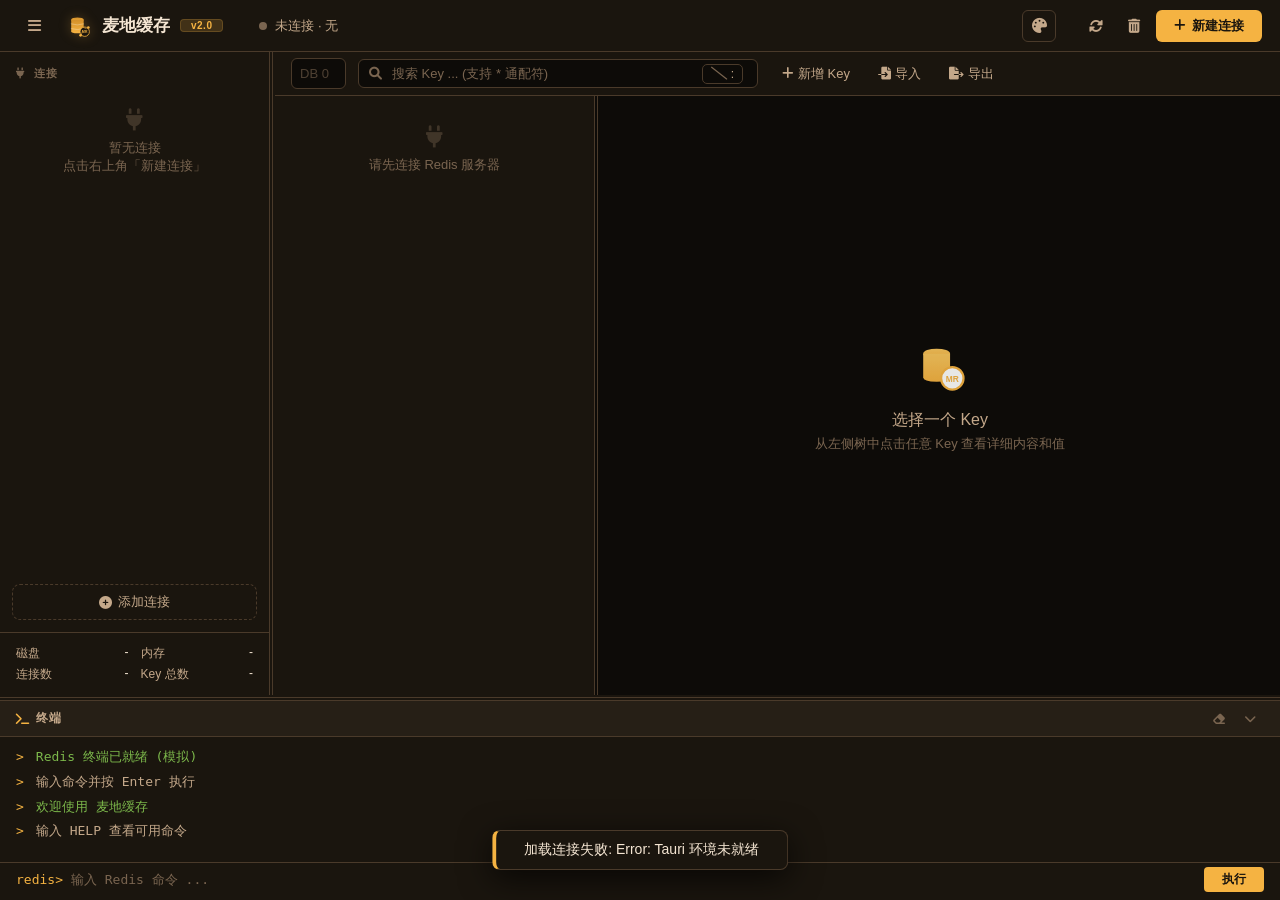
==== web/index.html @ c9cbcdde "feat: 每个模块支持拖拽" ====
<!DOCTYPE html>
<html lang="zh-CN">
<head>
    <meta charset="UTF-8" />
    <meta name="viewport" content="width=device-width, initial-scale=1.0" />
    <title>麦地缓存</title>
    <link rel="stylesheet" href="https://cdnjs.cloudflare.com/ajax/libs/font-awesome/6.0.0-beta3/css/all.min.css" />
    <style>
        /* ========== 深秋（暗色金，默认） ========== */
        :root,
        [data-theme="autumn"] {
            --bg-primary: #0d0b08;
            --bg-secondary: #1a150e;
            --bg-tertiary: #261f16;
            --bg-hover: #33291e;
            --bg-active: #403528;
            --bg-input: #0d0b08;
            --border-color: #4a3a2a;
            --text-primary: #f5e6d3;
            --text-secondary: #c4a88a;
            --text-muted: #7a6550;
            --accent: #f5b342;          /* 金黄色主色 */
            --accent-hover: #d4902a;
            --accent-dim: rgba(245, 179, 66, 0.18);
            --green: #7cb84b;
            --blue: #6a9fd8;
            --yellow: #f5b342;
            --purple: #b392d0;
            --radius: 8px;
            --shadow: 0 8px 32px rgba(0, 0, 0, 0.7);
            --font: 'Segoe UI', -apple-system, BlinkMacSystemFont, sans-serif;
            --sidebar-width: 270px;
            --tree-width: 320px;
            --terminal-height: 200px;
            --header-height: 52px;
            color-scheme: dark;
        }

        /* ========== 初秋（亮金色） ========== */
        [data-theme="golden"] {
            --bg-primary: #fdf8ee;
            --bg-secondary: #fffaf0;
            --bg-tertiary: #fdf1d7;
            --bg-hover: #f7e6c3;
            --bg-active: #f0d9a8;
            --bg-input: #fdf8ee;
            --border-color: #e5c98f;
            --text-primary: #3d2f14;
            --text-secondary: #6b5622;
            --text-muted: #a08a4e;
            --accent: #d99a1b;          /* 暖金主色 */
            --accent-hover: #b87f12;
            --accent-dim: rgba(217, 154, 27, 0.16);
            --green: #5f9e3a;
            --blue: #4c7fc0;
            --yellow: #d9a514;
            --purple: #9a6fc4;
            --radius: 8px;
            --shadow: 0 8px 32px rgba(140, 100, 30, 0.25);
            color-scheme: light;
        }

        /* ========== 春天（清新绿） ========== */
        [data-theme="spring"] {
            --bg-primary: #f2f8f1;
            --bg-secondary: #f9fcf8;
            --bg-tertiary: #e9f4e6;
            ﻿--bg-hover: #dcefd5;
            --bg-active: #cde6c4;
            --bg-input: #f9fcf8;
            --border-color: #b5d8ab;
            --text-primary: #1e3320;
            --text-secondary: #44664b;
            --text-muted: #7b9b80;
            --accent: #4caf50;          /* 春芽绿主色 */
            --accent-hover: #3d9440;
            --accent-dim: rgba(76, 175, 80, 0.15);
            --green: #4caf50;
            --blue: #66bb6a;
            --yellow: #d4a017;
            --purple: #9ccc65;
            --radius: 8px;
            --shadow: 0 8px 32px rgba(76, 130, 70, 0.18);
            color-scheme: light;
        }

        /* ========== 夏天（晴空蓝） ========== */
        [data-theme="summer"] {
            --bg-primary: #eef6fd;
            --bg-secondary: #f7fbff;
            --bg-tertiary: #e3f0fc;
            --bg-hover: #d0e6fa;
            --bg-active: #bcdbf8;
            --bg-input: #f4faff;
            --border-color: #a8cdec;
            --text-primary: #0f2b42;
            --text-secondary: #2f5f8a;
            --text-muted: #6f96b8;
            --accent: #22a6f2;          /* 夏日晴空蓝主色 */
            --accent-hover: #1687cc;
            --accent-dim: rgba(34, 166, 242, 0.15);
            --green: #2ecc9a;
            --blue: #22a6f2;
            --yellow: #ffc93c;
            --purple: #9b6cc4;
            --radius: 8px;
            --shadow: 0 8px 32px rgba(34, 110, 170, 0.16);
            color-scheme: light;
        }

        /* ========== 冬至：明亮模式 ========== */
        [data-theme="winter"] {
            --bg-primary: #f5f6fa;
            --bg-secondary: #ffffff;
            --bg-tertiary: #f0f2f8;
            --bg-hover: #e7ebf5;
            --bg-active: #dbe2f0;
            --bg-input: #ffffff;
            --border-color: #d3d9e5;
            --text-primary: #1c2333;
            --text-secondary: #455069;
            --text-muted: #8a93a6;
            --accent: #2563eb;          /* 冬日晴空蓝 */
            --accent-hover: #1d4fd8;
            --accent-dim: rgba(37, 99, 235, 0.12);
            --green: #2f9e5f;
            --blue: #3b82f6;
            --yellow: #d99a14;
            --purple: #8b5cf6;
            --radius: 8px;
            --shadow: 0 8px 32px rgba(31, 41, 72, 0.14);
            color-scheme: light;
        }

        /* ========== 全局重置 ========== */
        * {
            margin: 0;
            padding: 0;
            box-sizing: border-box;
        }
        body {
            font-family: var(--font);
            background: var(--bg-primary);
            color: var(--text-primary);
            height: 100vh;
            overflow: hidden;
            display: flex;
            justify-content: center;
            align-items: center;
        }

        .app-window {
            width: 100vw;
            height: 100vh;
            background: var(--bg-secondary);
            display: flex;
            flex-direction: column;
            overflow: hidden;
            position: relative;
        }

        /* ========== 标题栏 ========== */
        .titlebar {
            height: var(--header-height);
            min-height: var(--header-height);
            background: var(--bg-secondary);
            border-bottom: 1px solid var(--border-color);
            display: flex;
            align-items: center;
            padding: 0 18px;
            gap: 16px;
            user-select: none;
            flex-shrink: 0;
        }
        .titlebar .sidebar-toggle {
            background: transparent;
            border: none;
            color: var(--text-secondary);
            width: 32px;
            height: 32px;
            border-radius: 6px;
            cursor: pointer;
            font-size: 15px;
            display: flex;
            align-items: center;
            justify-content: center;
            transition: all 0.2s;
            flex-shrink: 0;
        }
        .titlebar .sidebar-toggle:hover {
            background: var(--bg-hover);
            color: var(--text-primary);
        }
        .titlebar .logo {
            display: flex;
            align-items: center;
            gap: 10px;
            font-weight: 600;
            font-size: 17px;
            color: var(--text-primary);
        }
        .titlebar .logo i {
            color: var(--accent);
            font-size: 22px;
            text-shadow: 0 0 8px rgba(245, 179, 66, 0.3);
        }
        .titlebar .logo .logo-mark {
            width: 26px;
            height: 26px;
            display: block;
            filter: drop-shadow(0 0 6px rgba(245, 179, 66, 0.25));
        }
        .titlebar .logo span {
            background: var(--accent-dim);
            color: var(--accent);
            font-size: 10px;
            font-weight: 700;
            padding: 0 10px;
            border-radius: 4px;
            letter-spacing: 0.5px;
            border: 1px solid rgba(245, 179, 66, 0.2);
        }
        .titlebar .connection-status {
            display: flex;
            align-items: center;
            gap: 8px;
            margin-left: 20px;
            font-size: 13px;
            color: var(--text-secondary);
        }
        .titlebar .connection-status .dot {
            width: 8px;
            height: 8px;
            border-radius: 50%;
            background: var(--green);
            display: inline-block;
            animation: pulse-dot 2s infinite;
        }
        .titlebar .connection-status .dot.disconnected {
            background: var(--text-muted);
            animation: none;
        }
        @keyframes pulse-dot {
            0%, 100% { opacity: 1; }
            50% { opacity: 0.4; }
        }
        .titlebar .spacer {
            flex: 1;
        }
        .titlebar .actions {
            display: flex;
            gap: 6px;
        }
        .titlebar .actions button {
            background: transparent;
            border: none;
            color: var(--text-secondary);
            width: 32px;
            height: 32px;
            border-radius: 6px;
            cursor: pointer;
            font-size: 14px;
            display: flex;
            align-items: center;
            justify-content: center;
            transition: all 0.2s;
        }
        .titlebar .actions button:hover {
            background: var(--bg-hover);
            color: var(--text-primary);
        }
        .titlebar .actions button.primary {
            background: var(--accent);
            color: #1a150e;
            width: auto;
            padding: 0 18px;
            gap: 6px;
            font-size: 13px;
            font-weight: 600;
            border-radius: 6px;
        }
        .titlebar .actions button.primary:hover {
            background: var(--accent-hover);
            color: #0d0b08;
        }
        .titlebar .window-controls {
            display: flex;
            gap: 4px;
            margin-left: 12px;
        }
        .titlebar .window-controls span {
            width: 14px;
            height: 14px;
            border-radius: 50%;
            display: block;
            cursor: pointer;
            transition: opacity 0.2s;
        }
        .titlebar .window-controls span:hover {
            opacity: 0.7;
        }
        .titlebar .window-controls .close { background: #ff5f57; }
        .titlebar .window-controls .min { background: #ffbd2e; }
        .titlebar .window-controls .max { background: #28c840; }

        /* ========== 主题切换下拉 ========== */
        .theme-dropdown {
            position: relative;
            margin-right: 8px;
        }
        .theme-dropdown .ghost-btn {
            background: transparent;
            border: 1px solid var(--border-color);
            color: var(--text-secondary);
            width: 34px;
            height: 32px;
            border-radius: 6px;
            cursor: pointer;
            font-size: 15px;
            display: flex;
            align-items: center;
            justify-content: center;
            transition: all 0.2s;
        }
        .theme-dropdown .ghost-btn:hover {
            background: var(--bg-hover);
            color: var(--text-primary);
            border-color: var(--accent);
        }
        .theme-dropdown .theme-menu {
            position: absolute;
            top: calc(var(--header-height) - 12px);
            right: 0;
            min-width: 150px;
            background: var(--bg-tertiary);
            border: 1px solid var(--border-color);
            border-radius: var(--radius);
            box-shadow: var(--shadow);
            padding: 6px;
            z-index: 1000;
            display: none;
            flex-direction: column;
            gap: 2px;
        }
        .theme-dropdown .theme-menu.open { display: flex; }
        .theme-dropdown .theme-menu-title {
            font-size: 11px;
            color: var(--text-muted);
            padding: 4px 8px 6px;
            text-transform: uppercase;
            letter-spacing: 0.5px;
        }
        .theme-dropdown .theme-option {
            display: flex;
            align-items: center;
            gap: 10px;
            padding: 8px 10px;
            border-radius: 6px;
            cursor: pointer;
            color: var(--text-secondary);
            font-size: 13px;
            white-space: nowrap;
            transition: background 0.15s, color 0.15s;
        }
        .theme-dropdown .theme-option:hover {
            background: var(--bg-hover);
            color: var(--text-primary);
        }
        .theme-dropdown .theme-option.active {
            background: var(--accent-dim);
            color: var(--accent);
            font-weight: 600;
        }
        .theme-dropdown .theme-swatch {
            width: 16px;
            height: 16px;
            border-radius: 50%;
            border: 2px solid rgba(255, 255, 255, 0.2);
            flex-shrink: 0;
            display: inline-block;
        }

        /* ========== 主体布局 ========== */
        .app-body {
            display: flex;
            flex: 1;
            overflow: hidden;
        }

        /* ========== 左侧边栏 ========== */
        .sidebar {
            width: var(--sidebar-width);
            min-width: 180px;
            max-width: 480px;
            background: var(--bg-secondary);
            border-right: 1px solid var(--border-color);
            display: flex;
            flex-direction: column;
            overflow: hidden;
            flex-shrink: 0;
            transition: width 0.2s ease, min-width 0.2s ease;
        }
        /* 折叠态：窄图标栏，仅保留连接图标列 */
        .sidebar.collapsed {
            width: 52px;
            min-width: 52px;
            max-width: 52px;
        }
        .sidebar.collapsed .section-title,
        .sidebar.collapsed .connection-item .info,
        .sidebar.collapsed .connection-item .badge,
        .sidebar.collapsed .connection-item .dropdown-container,
        .sidebar.collapsed .sidebar-footer {
            display: none;
        }
        .sidebar.collapsed .connection-item {
            justify-content: center;
            padding: 8px 6px;
        }
        /* 窄栏中仅保留连接图标，作为可点击的连接标识 */
        .sidebar.collapsed .connection-item .icon {
            display: flex;
        }
        .sidebar.collapsed .connection-item.active {
            border-left-width: 3px;
        }
        .sidebar.collapsed .add-connection {
            margin: 0 8px 12px;
            font-size: 0;
            gap: 0;
        }
        .sidebar.collapsed .add-connection i {
            font-size: 16px;
        }
        .sidebar .section-title {
            font-size: 11px;
            font-weight: 600;
            color: var(--text-muted);
            text-transform: uppercase;
            letter-spacing: 0.5px;
            padding: 14px 16px 8px;
        }
        .connection-list {
            flex: 1;
            overflow-y: auto;
            padding: 0 8px 8px;
        }
        .connection-list::-webkit-scrollbar {
            width: 4px;
        }
        .connection-list::-webkit-scrollbar-thumb {
            background: var(--border-color);
            border-radius: 4px;
        }
        .connection-item {
            display: flex;
            align-items: center;
            gap: 10px;
            padding: 8px 12px;
            border-radius: var(--radius);
            cursor: pointer;
            transition: all 0.15s;
            position: relative;
        }
        .connection-item:hover {
            background: var(--bg-hover);
        }
        .connection-item.active {
            background: var(--bg-active);
            border-left: 3px solid var(--accent);
        }
        /* 连接图标：仅在侧栏折叠为窄栏时显示（展开态由名称与状态徽章承担） */
        .connection-item .icon {
            display: none;
            width: 28px;
            height: 28px;
            border-radius: 6px;
            background: var(--bg-tertiary);
            align-items: center;
            justify-content: center;
            font-size: 12px;
            color: var(--accent);
            flex-shrink: 0;
        }
        .connection-item .info {
            flex: 1;
            min-width: 0;
        }
        .connection-item .info .name {
            font-size: 13px;
            font-weight: 500;
            white-space: nowrap;
            overflow: hidden;
            text-overflow: ellipsis;
        }
        .connection-item .info .host {
            font-size: 11px;
            color: var(--text-secondary);
            white-space: nowrap;
            overflow: hidden;
            text-overflow: ellipsis;
        }
        .connection-item .badge {
            font-size: 10px;
            background: var(--bg-tertiary);
            color: var(--text-secondary);
            padding: 1px 8px;
            border-radius: 10px;
            flex-shrink: 0;
        }
        .connection-item .badge.online {
            background: rgba(124, 184, 75, 0.2);
            color: var(--green);
        }
        .connection-item .actions {
            display: flex;
            align-items: center;
            gap: 2px;
        }
        .connection-item .dropdown-container .actions {
            opacity: 0;
            transition: opacity 0.2s;
        }
        .connection-item:hover .dropdown-container .actions {
            opacity: 1;
        }
        .connection-item .icon-btn {
            background: transparent;
            border: none;
            color: var(--text-secondary);
            cursor: pointer;
            font-size: 12px;
            width: 24px;
            height: 24px;
            border-radius: 4px;
            display: flex;
            align-items: center;
            justify-content: center;
            padding: 0;
            flex-shrink: 0;
        }
        .connection-item .icon-btn:hover {
            background: var(--bg-hover);
            color: var(--text-primary);
        }
        .dropdown-container {
            position: relative;
            display: inline-flex;
            align-items: center;
        }
        .conn-dropdown-menu {
            position: absolute;
            top: 100%;
            right: 0;
            min-width: 130px;
            background: var(--bg-tertiary);
            border: 1px solid var(--border-color);
            border-radius: 6px;
            box-shadow: var(--shadow);
            padding: 4px;
            z-index: 1000;
            display: none;
        }
        .conn-dropdown-menu.show {
            display: block;
        }
        .conn-dropdown-menu .dd-item {
            display: flex;
            align-items: center;
            gap: 8px;
            width: 100%;
            padding: 7px 10px;
            border: none;
            background: transparent;
            color: var(--text-secondary);
            font-size: 12px;
            cursor: pointer;
            border-radius: 4px;
            text-align: left;
            white-space: nowrap;
        }
        .conn-dropdown-menu .dd-item:hover {
            background: var(--bg-hover);
            color: var(--text-primary);
        }
        .conn-dropdown-menu .dd-item.danger {
            color: #e06c75;
        }
        .conn-dropdown-menu .dd-item.danger:hover {
            background: rgba(224, 108, 117, 0.12);
            color: #e06c75;
        }

        .add-connection {
            margin: 0 12px 12px;
            padding: 8px;
            border: 1px dashed var(--border-color);
            border-radius: var(--radius);
            text-align: center;
            color: var(--text-secondary);
            font-size: 13px;
            cursor: pointer;
            transition: all 0.2s;
            background: transparent;
            display: flex;
            align-items: center;
            justify-content: center;
            gap: 6px;
        }
        .add-connection:hover {
            border-color: var(--accent);
            color: var(--accent);
            background: var(--accent-dim);
        }

        .sidebar-footer {
            border-top: 1px solid var(--border-color);
            padding: 12px 16px;
            flex-shrink: 0;
        }
        .db-selector {
            display: flex;
            align-items: center;
            gap: 8px;
            margin-bottom: 10px;
        }
        .db-selector label {
            font-size: 12px;
            color: var(--text-secondary);
            font-weight: 500;
        }
        .db-selector select {
            background: var(--bg-input);
            color: var(--text-primary);
            border: 1px solid var(--border-color);
            border-radius: 4px;
            padding: 4px 8px;
            font-size: 12px;
            outline: none;
            cursor: pointer;
            flex: 1;
        }
        .db-selector select:focus {
            border-color: var(--accent);
        }
        .server-stats {
            display: grid;
            grid-template-columns: 1fr 1fr;
            gap: 4px 12px;
            font-size: 12px;
            color: var(--text-secondary);
        }
        .server-stats .stat-item {
            display: flex;
            justify-content: space-between;
        }
        .server-stats .stat-item .val {
            color: var(--text-primary);
            font-weight: 500;
        }

        /* ========== 主内容区 ========== */
        .main-content {
            flex: 1;
            display: flex;
            flex-direction: column;
            overflow: hidden;
            background: var(--bg-primary);
        }

        .toolbar {
            height: 44px;
            min-height: 44px;
            background: var(--bg-secondary);
            border-bottom: 1px solid var(--border-color);
            display: flex;
            align-items: center;
            padding: 0 16px;
            gap: 12px;
            flex-shrink: 0;
        }
        .toolbar .search-box {
            flex: 1;
            display: flex;
            align-items: center;
            background: var(--bg-input);
            border: 1px solid var(--border-color);
            border-radius: 6px;
            padding: 0 10px;
            transition: border 0.2s;
            max-width: 400px;
        }
        .toolbar .search-box:focus-within {
            border-color: var(--accent);
        }
        .toolbar .search-box i {
            color: var(--text-muted);
            font-size: 13px;
        }
        .toolbar .search-box input {
            background: transparent;
            border: none;
            color: var(--text-primary);
            padding: 6px 10px;
            font-size: 13px;
            outline: none;
            width: 100%;
        }
        .toolbar .search-box input::placeholder {
            color: var(--text-muted);
        }
        .toolbar .search-box .sep-btn {
            display: flex;
            align-items: center;
            gap: 4px;
            background: transparent;
            border: 1px solid var(--border-color);
            border-radius: 5px;
            color: var(--text-secondary);
            padding: 2px 8px;
            font-size: 12px;
            cursor: pointer;
            transition: all 0.15s;
            margin-right: 4px;
            white-space: nowrap;
        }
        .toolbar .search-box .sep-btn:hover {
            border-color: var(--accent);
            color: var(--accent);
            background: var(--accent-dim);
        }
        .toolbar .search-box .sep-btn code {
            font-family: 'JetBrains Mono', 'Fira Code', monospace;
            font-weight: 700;
            color: var(--accent);
            font-size: 13px;
        }
        .toolbar .toolbar-actions {
            display: flex;
            gap: 4px;
        }
        .toolbar .toolbar-actions button {
            background: transparent;
            border: none;
            color: var(--text-secondary);
            padding: 6px 12px;
            border-radius: 6px;
            cursor: pointer;
            font-size: 13px;
            display: flex;
            align-items: center;
            gap: 4px;
            transition: all 0.15s;
        }
        .toolbar .toolbar-actions button:hover {
            background: var(--bg-hover);
            color: var(--text-primary);
        }
        .toolbar .toolbar-actions button.primary {
            background: var(--accent);
            color: #1a150e;
        }
        .toolbar .toolbar-actions button.primary:hover {
            background: var(--accent-hover);
        }
        /* ---- 数据库选择器（位于搜索框左侧） ---- */
        .toolbar .key-db-selector {
            flex-shrink: 0;
            display: flex;
            align-items: center;
            gap: 6px;
            background: var(--bg-input);
            border: 1px solid var(--border-color);
            border-radius: 6px;
            padding: 0 8px;
            height: 31px;
            transition: border 0.2s;
        }
        .toolbar .key-db-selector:focus-within {
            border-color: var(--accent);
        }
        .toolbar .key-db-selector > i {
            color: var(--text-muted);
            font-size: 13px;
            display: none; /* 小屏隐藏图标，紧凑显示 */
        }
        .toolbar .key-db-selector select {
            background: transparent;
            border: none;
            color: var(--text-primary);
            font-size: 13px;
            outline: none;
            cursor: pointer;
            appearance: none;
            -webkit-appearance: none;
            background: transparent;
        }
        .toolbar .key-db-selector select:disabled {
            color: var(--text-muted);
            cursor: not-allowed;
            opacity: .6;
        }

        /* ---- 数据浏览区 ---- */
        .data-panel {
            display: flex;
            flex: 1;
            overflow: hidden;
        }

        .key-tree {
            width: var(--tree-width);
            min-width: 180px;
            max-width: 480px;
            background: var(--bg-secondary);
            border-right: 1px solid var(--border-color);
            overflow-y: auto;
            padding: 6px 0;
            flex-shrink: 0;
        }

        /* ---- 模块边界拖拽手柄 ---- */
        .splitter {
            flex-shrink: 0;
            position: relative;
            z-index: 5;
            background: transparent;
            transition: background 0.15s;
            touch-action: none;
        }
        .splitter::before {
            content: '';
            position: absolute;
            background: var(--border-color);
            transition: background 0.15s;
        }
        .splitter-v {
            width: 5px;
            cursor: col-resize;
        }
        .splitter-v::before {
            left: 2px;
            top: 0;
            bottom: 0;
            width: 1px;
        }
        .splitter-h {
            height: 5px;
            cursor: row-resize;
        }
        .splitter-h::before {
            top: 2px;
            left: 0;
            right: 0;
            height: 1px;
        }
        .splitter:hover::before,
        .splitter.dragging::before {
            background: var(--accent);
        }
        .splitter:hover,
        .splitter.dragging {
            background: var(--accent-dim);
        }
        .splitter.hidden {
            display: none;
        }
        .no-transition {
            transition: none !important;
        }
        body.resizing-h,
        body.resizing-h * {
            cursor: col-resize !important;
            user-select: none !important;
        }
        body.resizing-v,
        body.resizing-v * {
            cursor: row-resize !important;
            user-select: none !important;
        }
        .key-tree::-webkit-scrollbar {
            width: 4px;
        }
        .key-tree::-webkit-scrollbar-thumb {
            background: var(--border-color);
            border-radius: 4px;
        }

        .tree-node {
            cursor: pointer;
            user-select: none;
            transition: background 0.1s;
        }
        .tree-node .node-label {
            display: flex;
            align-items: center;
            gap: 6px;
            padding: 4px 12px 4px 8px;
            font-size: 13px;
            border-radius: 4px;
            margin: 1px 6px;
            transition: all 0.1s;
            position: relative;
        }
        .tree-node .node-label:hover {
            background: var(--bg-hover);
        }
        .tree-node .node-label .toggle {
            width: 18px;
            font-size: 10px;
            color: var(--text-muted);
            text-align: center;
            flex-shrink: 0;
            transition: transform 0.2s;
        }
        .tree-node .node-label .toggle.open {
            transform: rotate(90deg);
        }
        .tree-node .node-label .icon-folder {
            color: var(--yellow);
            font-size: 14px;
        }
        .tree-node .node-label .icon-key {
            color: var(--blue);
            font-size: 12px;
        }
        .tree-node .node-label .key-name {
            flex: 1;
            white-space: nowrap;
            overflow: hidden;
            text-overflow: ellipsis;
            font-weight: 400;
        }
        .tree-node .node-label .key-type {
            font-size: 10px;
            color: var(--text-muted);
            background: var(--bg-tertiary);
            padding: 0 6px;
            border-radius: 3px;
            flex-shrink: 0;
            font-weight: 500;
            text-transform: uppercase;
        }
        .tree-node .node-label .key-type.string { color: var(--green); }
        .tree-node .node-label .key-type.hash { color: var(--yellow); }
        .tree-node .node-label .key-type.list { color: var(--blue); }
        .tree-node .node-label .key-type.set { color: var(--purple); }
        .tree-node .node-label .key-type.zset { color: #e8a94a; }
        .tree-node .node-label .key-size {
            font-size: 10px;
            color: var(--text-muted);
            flex-shrink: 0;
        }
        .tree-node .node-label.active {
            background: var(--bg-active);
            border-left: 3px solid var(--accent);
            margin-left: 3px;
        }
        .tree-node .children {
            padding-left: 16px;
            overflow: hidden;
        }
        .tree-node .children.collapsed {
            display: none;
        }

        /* 右侧 Key 详情 */
        .key-detail {
            flex: 1;
            overflow-y: auto;
            padding: 20px 24px;
            background: var(--bg-primary);
            display: flex;
            flex-direction: column;
        }
        .key-detail::-webkit-scrollbar {
            width: 4px;
        }
        .key-detail::-webkit-scrollbar-thumb {
            background: var(--border-color);
            border-radius: 4px;
        }

        .detail-header {
            display: flex;
            align-items: center;
            gap: 16px;
            margin-bottom: 20px;
            flex-wrap: wrap;
            flex-shrink: 0;
        }
        .detail-header .key-title {
            font-size: 20px;
            font-weight: 600;
            display: flex;
            align-items: center;
            gap: 10px;
        }
        .detail-header .key-title .type-badge {
            font-size: 12px;
            font-weight: 500;
            padding: 2px 14px;
            border-radius: 12px;
            background: var(--bg-tertiary);
            color: var(--text-secondary);
        }
        .detail-header .key-title .type-badge.string { color: var(--green); background: rgba(124, 184, 75, 0.15); }
        .detail-header .key-title .type-badge.hash { color: var(--yellow); background: rgba(245, 179, 66, 0.15); }
        .detail-header .key-title .type-badge.list { color: var(--blue); background: rgba(106, 159, 216, 0.15); }
        .detail-header .key-title .type-badge.set { color: var(--purple); background: rgba(179, 146, 208, 0.15); }
        .detail-header .key-title .type-badge.zset { color: #e8a94a; background: rgba(232, 169, 74, 0.15); }
        .detail-header .ttl {
            font-size: 13px;
            color: var(--text-secondary);
            background: var(--bg-tertiary);
            padding: 4px 14px;
            border-radius: 12px;
        }
        .detail-header .ttl i {
            margin-right: 4px;
        }
        .detail-header .ttl input {
            background: transparent;
            border: 1px solid var(--border-color);
            border-radius: 4px;
            color: var(--text-primary);
            padding: 2px 8px;
            font-size: 13px;
            width: 80px;
            outline: none;
        }
        .detail-header .ttl input:focus {
            border-color: var(--accent);
        }
        .detail-header .ttl input:disabled {
            opacity: 0.6;
            cursor: not-allowed;
        }
        .detail-header .detail-actions {
            margin-left: auto;
            display: flex;
            gap: 6px;
        }
        .detail-header .detail-actions button {
            background: var(--bg-tertiary);
            border: none;
            color: var(--text-secondary);
            padding: 6px 14px;
            border-radius: 6px;
            cursor: pointer;
            font-size: 13px;
            display: flex;
            align-items: center;
            gap: 6px;
            transition: all 0.15s;
        }
        .detail-header .detail-actions button:hover {
            background: var(--bg-hover);
            color: var(--text-primary);
        }
        .detail-header .detail-actions button.danger:hover {
            background: rgba(245, 179, 66, 0.2);
            color: var(--accent);
        }
        .detail-header .detail-actions button.primary {
            background: var(--accent);
            color: #1a150e;
        }
        .detail-header .detail-actions button.primary:hover {
            background: var(--accent-hover);
        }
        .detail-header .detail-actions button:disabled,
        .detail-header .detail-actions button:disabled:hover {
            cursor: not-allowed;
        }

        .detail-body {
            background: var(--bg-secondary);
            border: 1px solid var(--border-color);
            border-radius: var(--radius);
            overflow: hidden;
            flex: 1;
            min-height: 0;
            display: flex;
            flex-direction: column;
        }
        .detail-body .value-editor {
            padding: 16px 20px;
            flex: 1;
            min-height: 0;
            overflow-y: auto;
            display: flex;
            flex-direction: column;
            gap: 10px;
        }
        .detail-body .value-editor textarea {
            width: 100%;
            flex: 1;
            min-height: 120px;
            background: var(--bg-input);
            border: 1px solid var(--border-color);
            border-radius: 6px;
            color: var(--text-primary);
            padding: 12px;
            font-size: 14px;
            font-family: 'JetBrains Mono', 'Fira Code', monospace;
            resize: vertical;
            outline: none;
            transition: border 0.2s;
            display: block;
        }
        .detail-body .value-editor textarea:focus {
            border-color: var(--accent);
        }
        .detail-body .value-editor .editor-toolbar {
            display: flex;
            justify-content: flex-end;
            gap: 6px;
            flex-shrink: 0;
        }
        .detail-body .value-editor .editor-toolbar button {
            background: var(--bg-tertiary);
            border: 1px solid var(--border-color);
            color: var(--text-secondary);
            padding: 4px 12px;
            border-radius: 5px;
            cursor: pointer;
            font-size: 12px;
            display: flex;
            align-items: center;
            gap: 4px;
            transition: all 0.15s;
        }
        .detail-body .value-editor .editor-toolbar button:hover {
            border-color: var(--accent);
            color: var(--accent);
            background: var(--accent-dim);
        }
        .detail-body .value-editor .hash-view {
            display: grid;
            grid-template-columns: 1fr 1fr;
            gap: 8px;
        }
        .detail-body .value-editor .hash-view .field {
            display: flex;
            align-items: center;
            gap: 8px;
            background: var(--bg-input);
            padding: 6px 12px;
            border-radius: 4px;
            border: 1px solid var(--border-color);
            font-size: 13px;
        }
        .detail-body .value-editor .hash-view .field .fkey {
            color: var(--text-secondary);
            font-weight: 500;
        }
        .detail-body .value-editor .hash-view .field .fval {
            color: var(--text-primary);
        }
        .detail-body .value-editor .list-view {
            display: flex;
            flex-direction: column;
            gap: 4px;
        }
        .detail-body .value-editor .list-view .item {
            display: flex;
            align-items: center;
            gap: 10px;
            background: var(--bg-input);
            padding: 4px 12px;
            border-radius: 4px;
            border: 1px solid var(--border-color);
            font-size: 13px;
        }
        .detail-body .value-editor .list-view .item .idx {
            color: var(--text-muted);
            font-size: 11px;
            width: 28px;
            flex-shrink: 0;
        }
        .detail-body .value-editor .list-view .item .val {
            color: var(--text-primary);
        }
        .detail-body .value-footer {
            padding: 10px 20px;
            border-top: 1px solid var(--border-color);
            display: flex;
            justify-content: space-between;
            align-items: center;
            font-size: 12px;
            color: var(--text-secondary);
        }
        .detail-body .value-footer .info {
            display: flex;
            gap: 16px;
        }

        .empty-state {
            display: flex;
            flex-direction: column;
            align-items: center;
            justify-content: center;
            flex: 1;
            color: var(--text-muted);
            text-align: center;
        }
        .empty-state i {
            font-size: 48px;
            margin-bottom: 16px;
            opacity: 0.4;
            color: var(--accent);
        }
        .empty-state .empty-state-icon {
            width: 56px;
            height: 56px;
            border-radius: 20%;
            margin-bottom: 16px;
            opacity: 0.9;
        }
        .empty-state h3 {
            font-size: 16px;
            font-weight: 500;
            color: var(--text-secondary);
            margin-bottom: 4px;
        }
        .empty-state p {
            font-size: 13px;
            max-width: 300px;
        }

        /* ========== 终端面板 ========== */
        .terminal-panel {
            height: var(--terminal-height);
            min-height: 100px;
            max-height: 50vh;
            background: var(--bg-secondary);
            border-top: 1px solid var(--border-color);
            display: flex;
            flex-direction: column;
            flex-shrink: 0;
            transition: all 0.25s ease;
            overflow: hidden;
        }
        .terminal-panel.collapsed {
            height: 36px;
            min-height: 36px;
        }
        .terminal-panel .terminal-header {
            height: 36px;
            min-height: 36px;
            display: flex;
            align-items: center;
            padding: 0 16px;
            gap: 12px;
            background: var(--bg-tertiary);
            border-bottom: 1px solid var(--border-color);
            cursor: pointer;
            flex-shrink: 0;
        }
        .terminal-panel .terminal-header .term-label {
            font-size: 12px;
            font-weight: 600;
            color: var(--text-secondary);
            text-transform: uppercase;
            letter-spacing: 0.3px;
            display: flex;
            align-items: center;
            gap: 6px;
        }
        .terminal-panel .terminal-header .term-label i {
            color: var(--accent);
        }
        .terminal-panel .terminal-header .spacer {
            flex: 1;
        }
        .terminal-panel .terminal-header .term-actions {
            display: flex;
            gap: 4px;
        }
        .terminal-panel .terminal-header .term-actions button {
            background: transparent;
            border: none;
            color: var(--text-muted);
            cursor: pointer;
            padding: 2px 8px;
            border-radius: 4px;
            font-size: 12px;
            transition: all 0.15s;
        }
        .terminal-panel .terminal-header .term-actions button:hover {
            background: var(--bg-hover);
            color: var(--text-primary);
        }
        .terminal-panel .terminal-body {
            flex: 1;
            overflow-y: auto;
            padding: 8px 16px;
            font-family: 'JetBrains Mono', 'Fira Code', monospace;
            font-size: 13px;
            background: var(--bg-secondary);
            display: flex;
            flex-direction: column;
        }
        .terminal-panel .terminal-body::-webkit-scrollbar {
            width: 4px;
        }
        .terminal-panel .terminal-body::-webkit-scrollbar-thumb {
            background: var(--border-color);
            border-radius: 4px;
        }
        .terminal-panel .terminal-body .line {
            padding: 2px 0;
            display: flex;
            gap: 12px;
            line-height: 1.6;
            white-space: pre-wrap;
            word-break: break-all;
        }
        .terminal-panel .terminal-body .line .prompt {
            color: var(--accent);
            flex-shrink: 0;
            font-weight: 500;
        }
        .terminal-panel .terminal-body .line .cmd {
            color: var(--text-primary);
        }
        .terminal-panel .terminal-body .line .output {
            color: var(--text-secondary);
        }
        .terminal-panel .terminal-body .line .output.error {
            color: #e5734b;
        }
        .terminal-panel .terminal-body .line .output.ok {
            color: var(--green);
        }
        .terminal-panel .terminal-input-row {
            display: flex;
            align-items: center;
            gap: 8px;
            padding: 4px 16px 8px;
            background: var(--bg-secondary);
            border-top: 1px solid var(--border-color);
            flex-shrink: 0;
        }
        .terminal-panel .terminal-input-row .prompt-label {
            color: var(--accent);
            font-family: 'JetBrains Mono', monospace;
            font-size: 13px;
            font-weight: 500;
            flex-shrink: 0;
        }
        .terminal-panel .terminal-input-row input {
            flex: 1;
            background: transparent;
            border: none;
            color: var(--text-primary);
            font-family: 'JetBrains Mono', monospace;
            font-size: 13px;
            outline: none;
            padding: 4px 0;
        }
        .terminal-panel .terminal-input-row input::placeholder {
            color: var(--text-muted);
        }
        .terminal-panel .terminal-input-row button {
            background: var(--accent);
            border: none;
            color: #1a150e;
            padding: 4px 18px;
            border-radius: 4px;
            cursor: pointer;
            font-size: 12px;
            font-weight: 600;
            transition: background 0.15s;
            flex-shrink: 0;
        }
        .terminal-panel .terminal-input-row button:hover {
            background: var(--accent-hover);
        }

        /* ========== 连接对话框 ========== */
        .modal-overlay {
            position: fixed;
            top: 0;
            left: 0;
            width: 100%;
            height: 100%;
            background: rgba(0, 0, 0, 0.7);
            backdrop-filter: blur(4px);
            display: none;
            align-items: center;
            justify-content: center;
            z-index: 1000;
            animation: fadeIn 0.2s ease;
        }
        .modal-overlay.open {
            display: flex;
        }
        @keyframes fadeIn {
            from { opacity: 0; transform: scale(0.96); }
            to { opacity: 1; transform: scale(1); }
        }
        .modal {
            background: var(--bg-secondary);
            border-radius: 12px;
            padding: 30px 34px;
            width: 520px;
            max-width: 94vw;
            border: 1px solid var(--border-color);
            box-shadow: var(--shadow);
        }
        .modal .modal-title {
            font-size: 18px;
            font-weight: 600;
            margin-bottom: 20px;
            display: flex;
            align-items: center;
            gap: 10px;
        }
        .modal .modal-title i {
            color: var(--accent);
        }
        .modal .modal-title .logo-mark {
            width: 22px;
            height: 22px;
            flex-shrink: 0;
            filter: drop-shadow(0 0 5px rgba(245, 179, 66, 0.25));
        }
        .modal .form-group {
            margin-bottom: 16px;
        }
        .modal .form-group label {
            display: block;
            font-size: 13px;
            font-weight: 500;
            color: var(--text-secondary);
            margin-bottom: 4px;
        }
        .modal .form-group input[type="checkbox"] {
            width: 14px !important;
            height: 14px;
            padding: 0;
            margin: 0;
            border: none;
            flex: 0 0 auto;
        }
        .modal .form-group input,
        .modal .form-group select {
            width: 100%;
            padding: 8px 12px;
            background: var(--bg-input);
            border: 1px solid var(--border-color);
            border-radius: 6px;
            color: var(--text-primary);
            font-size: 14px;
            outline: none;
            transition: border 0.2s;
        }
        .modal .form-group input:focus,
        .modal .form-group select:focus {
            border-color: var(--accent);
        }
        .modal .form-row {
            display: flex;
            gap: 12px;
            flex-wrap: nowrap;
        }
        .modal .form-row .form-group {
            flex: 1;
            min-width: 0;
        }
        .modal .form-row .checkbox-label {
            display: flex;
            align-items: center;
            gap: 6px;
            cursor: pointer;
            color: var(--text-primary);
            font-size: 14px;
            user-select: none;
        }
        .modal .modal-actions {
            display: flex;
            gap: 8px;
            margin-top: 20px;
            justify-content: flex-end;
        }
        .modal .modal-actions .spacer {
            flex: 1;
        }
        .modal .modal-actions button {
            padding: 8px 24px;
            border-radius: 6px;
            border: none;
            font-size: 14px;
            font-weight: 500;
            cursor: pointer;
            transition: all 0.15s;
        }
        .modal .modal-actions button.secondary {
            background: var(--bg-tertiary);
            color: var(--text-secondary);
        }
        .modal .modal-actions button.secondary:hover {
            background: var(--bg-hover);
            color: var(--text-primary);
        }
        .modal .modal-actions button.primary {
            background: var(--accent);
            color: #1a150e;
        }
        .modal .modal-actions button.primary:hover {
            background: var(--accent-hover);
        }
        #testStatus {
            font-size: 13px;
            margin-left: 8px;
            align-self: center;
            min-height: 20px;
        }
        #testStatus.success {
            color: var(--green);
        }
        #testStatus.error {
            color: #e06c75;
        }

        /* ========== 响应式微调 ========== */
        @media (max-width: 1100px) {
            :root {
                --sidebar-width: 200px;
                --tree-width: 260px;
            }
            .app-window {
                max-width: 100vw;
                max-height: 100vh;
                border-radius: 0;
                height: 100vh;
            }
        }
        @media (max-width: 780px) {
            :root {
                --sidebar-width: 0px;
                --tree-width: 0px;
            }
            .sidebar { display: none; }
            .key-tree { display: none; }
            /* 模块已隐藏，其边界手柄一并隐藏（终端手柄仍可用） */
            .splitter-v { display: none; }
            .data-panel { flex-direction: column; }
            .detail-header {
                flex-direction: column;
                align-items: flex-start;
            }
            .detail-header .detail-actions {
                margin-left: 0;
                width: 100%;
                flex-wrap: wrap;
            }
            .titlebar .connection-status {
                display: none;
            }
        }

        .highlight {
            background: var(--accent-dim) !important;
        }

        ::-webkit-scrollbar {
            width: 6px;
            height: 6px;
        }
        ::-webkit-scrollbar-track {
            background: transparent;
        }
        ::-webkit-scrollbar-thumb {
            background: var(--border-color);
            border-radius: 4px;
        }
        ::-webkit-scrollbar-thumb:hover {
            background: var(--text-muted);
        }

        /* Toast 提示（沿用金黄色的强调） */
        .toast-notification {
            border-left-color: var(--accent) !important;
        }
    </style>
</head>
<body>

    <!-- ===== 共享 Logo 标记（连接/主界面弹窗共用，跟随主题色） ===== -->
    <svg width="0" height="0" style="position:absolute" aria-hidden="true"><defs>
        <symbol id="md-logo-mark" viewBox="0 0 100 100" xmlns="http://www.w3.org/2000/svg">
            <defs>
                <linearGradient id="titlebar-logo-gradient" x1="0%" y1="0%" x2="0%" y2="100%">
                    <stop offset="0%" stop-color="var(--accent-hover)" />
                    <stop offset="100%" stop-color="var(--accent)" />
                </linearGradient>
            </defs>
            <ellipse cx="44" cy="26" rx="24" ry="9" fill="url(#titlebar-logo-gradient)" />
            <path d="M20 26 L20 70 Q20 78 44 78 Q68 78 68 70 L68 26" fill="url(#titlebar-logo-gradient)" />
            <path d="M20 42 Q44 50 68 42" stroke="rgba(255,255,255,0.35)" stroke-width="3" fill="none" stroke-linecap="round" />
            <path d="M20 60 Q44 68 68 60" stroke="rgba(255,255,255,0.35)" stroke-width="3" fill="none" stroke-linecap="round" />
            <circle cx="72" cy="72" r="18" fill="var(--bg-secondary)" stroke="var(--accent)" stroke-width="3" />
            <text x="72" y="77" text-anchor="middle" font-family="'Noto Sans SC', 'PingFang SC', 'Microsoft YaHei', sans-serif" font-weight="700" font-size="13" fill="var(--accent)">MR</text>
            <circle cx="86" cy="56" r="5" fill="var(--accent)" />
            <circle cx="56" cy="86" r="5" fill="var(--accent)" />
            <path d="M68 56 L78 60" stroke="var(--accent)" stroke-width="2" stroke-linecap="round" fill="none" />
            <path d="M64 68 L58 86" stroke="var(--accent)" stroke-width="2" stroke-linecap="round" fill="none" />
        </symbol>
    </svg>

    <!-- ===== 主窗口 ===== -->
    <div class="app-window">

        <!-- ===== 标题栏 ===== -->
        <header class="titlebar">
            <button title="折叠/展开连接列表" id="btnSidebarToggle" class="sidebar-toggle"><i class="fas fa-bars" id="sidebarToggleIcon"></i></button>
            <div class="logo">
                <svg class="logo-mark" aria-label="麦地缓存 Logo"><use href="#md-logo-mark" /></svg>
                麦地缓存
                <span>v2.0</span>
            </div>
            <div class="connection-status">
                <span class="dot" id="statusDot"></span>
                <span id="statusLabel">已连接 · localhost:6379</span>
            </div>
            <div class="spacer"></div>
            <div class="theme-dropdown">
                <button title="切换主题" id="btnTheme" class="ghost-btn"><i class="fas fa-palette"></i></button>
                <div class="theme-menu" id="themeMenu">
                    <div class="theme-menu-title">选择主题</div>
                    <div class="theme-option active" data-theme-value="spring"><span class="theme-swatch" style="background:#4caf50"></span>春分</div>
                    <div class="theme-option" data-theme-value="summer"><span class="theme-swatch" style="background:#22a6f2"></span>立夏</div>
                    <div class="theme-option" data-theme-value="golden"><span class="theme-swatch" style="background:#d99a1b"></span>初秋</div>
                    <div class="theme-option" data-theme-value="autumn"><span class="theme-swatch" style="background:#f5b342"></span>深秋</div>
                    <div class="theme-option" data-theme-value="winter"><span class="theme-swatch" style="background:#f5f6fa"></span>冬至</div>
                </div>
            </div>
            <div class="actions">
                <button title="刷新所有Key" id="btnRefresh"><i class="fas fa-sync-alt"></i></button>
                <button title="清空当前数据库" id="btnFlush"><i class="fas fa-trash-alt"></i></button>
                <button class="primary" id="btnNewConnection"><i class="fas fa-plus"></i> 新建连接</button>
            </div>
        </header>

        <!-- ===== 主体 ===== -->
        <div class="app-body">

            <!-- ===== 左侧边栏 ===== -->
            <aside class="sidebar" id="sidebar">
                <div class="section-title"><i class="fas fa-plug" style="margin-right:6px;"></i> 连接</div>
                <div class="connection-list" id="connectionList">
                    <!-- 由 JS 动态渲染 -->
                </div>
                <button class="add-connection" id="addConnectionBtn">
                    <i class="fas fa-plus-circle"></i> 添加连接
                </button>

                <div class="sidebar-footer">
                    <div class="server-stats">
                        <div class="stat-item" id="statDiskItem" title="Redis 持久化数据所在磁盘"><span>磁盘</span><span class="val" id="statDisk">-</span></div>
                        <div class="stat-item"><span>内存</span><span class="val" id="statMem">-</span></div>
                        <div class="stat-item"><span>连接数</span><span class="val" id="statConn">-</span></div>
                        <div class="stat-item"><span>Key 总数</span><span class="val" id="statKeys">-</span></div>
                    </div>
                </div>
            </aside>
            <div class="splitter splitter-v" id="splitterSidebar"></div>

            <!-- ===== 主内容 ===== -->
            <main class="main-content">

                <!-- 工具栏 -->
                <div class="toolbar">
                    <div class="key-db-selector" id="dbSelectorWrap" title="选择数据库 (Db)">
                        <i class="fas fa-database"></i>
                        <select id="dbSelect" disabled>
                            <option value="0">Db0</option>
                        </select>
                    </div>
                    <div class="search-box">
                        <i class="fas fa-search"></i>
                        <input type="text" placeholder="搜索 Key ... (支持 * 通配符)" id="keySearch" />
                        <button class="sep-btn" id="btnSeparator" title="设置 Key 分隔符（文件夹折叠模式使用）"><i class="fas fa-slash"></i><span id="sepLabel">:</span></button>
                    </div>
                    <div class="toolbar-actions">
                        <button id="btnAddKey"><i class="fas fa-plus"></i> 新增 Key</button>
                        <button id="btnImport"><i class="fas fa-file-import"></i> 导入</button>
                        <button id="btnExport"><i class="fas fa-file-export"></i> 导出</button>
                    </div>
                </div>

                <!-- 数据面板 -->
                <div class="data-panel">
                    <!-- Key 树 -->
                    <div class="key-tree" id="keyTree">
                        <!-- 由 JS 动态渲染 -->
                    </div>
                    <div class="splitter splitter-v" id="splitterTree"></div>

                    <!-- Key 详情 -->
                    <div class="key-detail" id="keyDetail">
                        <!-- 由 JS 动态渲染 -->
                    </div>
                </div>

            </main>

        </div>
        <div class="splitter splitter-h" id="splitterTerminal"></div>

        <!-- ===== 终端面板 ===== -->
        <div class="terminal-panel" id="terminalPanel">
            <div class="terminal-header" id="terminalToggle">
                <div class="term-label"><i class="fas fa-terminal"></i> 终端</div>
                <div class="spacer"></div>
                <div class="term-actions">
                    <button id="termClear" title="清空终端"><i class="fas fa-eraser"></i></button>
                    <button id="termToggleBtn" title="折叠/展开"><i class="fas fa-chevron-down" id="termChevron"></i></button>
                </div>
            </div>
            <div class="terminal-body" id="terminalBody">
                <div class="line"><span class="prompt">></span><span class="output ok">Redis 终端已就绪 (模拟)</span></div>
                <div class="line"><span class="prompt">></span><span class="output">输入命令并按 Enter 执行</span></div>
            </div>
            <div class="terminal-input-row">
                <span class="prompt-label">redis&gt;</span>
                <input type="text" id="terminalInput" placeholder="输入 Redis 命令 ..." autofocus />
                <button id="terminalSend">执行</button>
            </div>
        </div>

    </div>

    <!-- ===== 连接对话框 ===== -->
    <div class="modal-overlay" id="connectionModal">
        <div class="modal">
            <div class="modal-title"><svg class="logo-mark" aria-label="麦地连接 Logo"><use href="#md-logo-mark" /></svg> <span id="modalTitle">新建连接</span></div>
            <div class="form-group">
                <label>连接名称</label>
                <input type="text" id="connName" placeholder="例如: 本地开发" value="localhost" />
            </div>
            <div class="form-row">
                <div class="form-group">
                    <label>主机</label>
                    <input type="text" id="connHost" placeholder="127.0.0.1" value="127.0.0.1" />
                </div>
                <div class="form-group">
                    <label>端口</label>
                    <input type="number" id="connPort" placeholder="6379" value="6379" />
                </div>
            </div>
            <div class="form-row">
                <div class="form-group">
                    <label>用户名 (可选)</label>
                    <input type="text" id="connUser" placeholder="default" />
                </div>
                <div class="form-group">
                    <label>密码 (可选)</label>
                    <input type="password" id="connPass" placeholder="••••••••" />
                </div>
            </div>
            <div class="form-row">
                <div class="form-group">
                    <label class="checkbox-label"><input type="checkbox" id="connReadonly" /><span>只读连接</span></label>
                </div>
                <div class="form-group">
                    <label class="checkbox-label"><input type="checkbox" id="connCluster" /><span>集群模式</span></label>
                </div>
            </div>
            <div class="form-group">
                <label for="connSeparator">Key 分隔符</label>
                <input type="text" id="connSeparator" placeholder=":" maxlength="4" />
            </div>
            <div class="modal-actions">
                <button class="secondary" id="modalTest">测试连接</button>
                <span id="testStatus"></span>
                <div class="spacer"></div>
                <button class="secondary" id="modalCancel">取消</button>
                <button class="primary" id="modalSave">保存连接</button>
            </div>
        </div>
    </div>

    <!-- ===== 新增 Key 对话框 ===== -->
    <div class="modal-overlay" id="addKeyModal">
        <div class="modal">
            <div class="modal-title"><svg class="logo-mark" aria-label="麦地新增Key Logo"><use href="#md-logo-mark" /></svg> 新增 Key</div>
            <div class="form-group">
                <label>Key 名称</label>
                <input type="text" id="addKeyName" placeholder="请输入 Key 名称" />
            </div>
            <div class="form-group">
                <label>值</label>
                <textarea id="addKeyValue" rows="6" placeholder="请输入 Key 的值" style="width:100%;resize:vertical;box-sizing:border-box;"></textarea>
            </div>
            <div class="form-group">
                <label>TTL（秒）</label>
                <input type="number" id="addKeyTtl" value="-1" placeholder="-1 表示永不过期" />
                <small style="color: var(--text-muted); font-size: 12px;">-1 表示永不过期，正整数表示过期秒数</small>
            </div>
            <div class="modal-actions">
                <button class="secondary" id="addKeyCancel">取消</button>
                <button class="primary" id="addKeySave">创建</button>
            </div>
        </div>
    </div>

    <!-- 通用确认对话框（替代原生 confirm，避免 WebView 兼容问题） -->
    <div class="modal-overlay" id="confirmModal">
        <div class="modal" style="width: 400px;">
            <div class="modal-title"><i class="fas fa-exclamation-triangle" style="color: var(--accent);"></i> <span id="confirmTitle">提示</span></div>
            <div id="confirmMessage" style="margin-bottom: 24px; line-height: 1.6; color: var(--text-secondary); word-break: break-all;"></div>
            <div class="modal-actions" style="justify-content: flex-end; gap: 10px;">
                <button class="secondary" id="confirmCancel">取消</button>
                <button class="primary" id="confirmOk" style="background: var(--danger, #e5484d); border-color: var(--danger, #e5484d);">删除</button>
            </div>
        </div>
    </div>

    <script>
        // =====================================================================
        //  JavaScript — 完整的交互逻辑 (与之前相同，但颜色已由 CSS 变量控制)
        // =====================================================================

        (function() {
            'use strict';

            // ---------- Tauri 后端调用封装 ----------
            function invoke(cmd, args) {
                if (window.__TAURI_INTERNALS__ && window.__TAURI_INTERNALS__.invoke) {
                    return window.__TAURI_INTERNALS__.invoke(cmd, args);
                }
                return Promise.reject(new Error('Tauri 环境未就绪'));
            }

            // ---------- 连接列表（由后端从本地配置加载） ----------
            let CONNECTIONS = [];

            // 扁平化 Key 列表 (用于搜索)
            function flattenKeys(obj, prefix = '') {
                let result = [];
                for (const [key, val] of Object.entries(obj)) {
                    const fullKey = prefix + key;
                    if (val.type === 'folder' && val.children) {
                        result = result.concat(flattenKeys(val.children, fullKey));
                    } else {
                        result.push({ key: fullKey, ...val });
                    }
                }
                return result;
            }
            function escapeHtml(str) {
                if (!str) return '';
                return String(str).replace(/[&<>"']/g, function (c) {
                    return { '&': '&amp;', '<': '&lt;', '>': '&gt;', '"': '&quot;', "'": '&#39;' }[c];
                });
            }
            // 尝试把字符串解析成 JSON，解析失败返回原值
            function tryParseJson(str) {
                if (typeof str !== 'string' || !str) return str;
                const s = str.trim();
                if (!(s.startsWith('{') || s.startsWith('['))) return str;
                try {
                    return JSON.parse(s);
                } catch (e) {
                    return str;
                }
            }
            // 格式化 JSON 文本：JSON 字符串原样解析并美化，否则尝试解析后美化，仍失败则原样返回
            function formatJsonText(text) {
                if (typeof text !== 'string') {
                    try { return JSON.stringify(text, null, 2); } catch (e) { return String(text); }
                }
                const trimmed = text.trim();
                if (!trimmed) return text;
                const parsed = tryParseJson(trimmed);
                if (typeof parsed !== 'string') {
                    try { return JSON.stringify(parsed, null, 2); } catch (e) { return text; }
                }
                const inner = tryParseJson(parsed);
                if (typeof inner !== 'string') {
                    try { return JSON.stringify(inner, null, 2); } catch (e) { return parsed; }
                }
                return text;
            }
            // 为编辑器生成格式化按钮（JSON 支持直接点击，其它类型用复制代替）
            function buildValueEditorActions(typeClass) {
                const actions = [];
                if (typeClass === 'string') {
                    actions.push('<button class="format" id="editorFormat" type="button" title="格式化 JSON"><i class="fas fa-magic"></i> 格式化</button>');
                }
                actions.push('<button class="copy" id="editorCopy" type="button" title="复制内容"><i class="far fa-copy"></i> 复制</button>');
                return actions.join('');
            }
            // 剪贴板降级方案：临时 textarea + execCommand
            function fallbackCopy(text, done) {
                try {
                    const ta = document.createElement('textarea');
                    ta.value = text;
                    ta.style.position = 'fixed';
                    ta.style.opacity = '0';
                    document.body.appendChild(ta);
                    ta.select();
                    document.execCommand('copy');
                    document.body.removeChild(ta);
                    if (done) done();
                } catch (e) {
                    if (typeof done === 'function') { /* 保留占位，失败时静默 */ }
                }
            }
            // Key 树数据：初始为空，连接后由后端返回的真实数据重建
            let KEY_DATA = {};
            let allKeys = [];

            // ---------- 状态 ----------
            let currentConn = CONNECTIONS[0];
            let selectedKey = null; // 当前选中的 Key 全名
            let expandedFolders = new Set(['user:', 'session:', 'cache:']);
            // 已成功建立连接的 connId 集合（多个连接可同时在线）
            const onlineConns = new Set();

            // DOM 引用
            const $ = (sel) => document.querySelector(sel);
            const $$ = (sel) => document.querySelectorAll(sel);

            const connectionListEl = $('#connectionList');
            const keyTreeEl = $('#keyTree');
            const keyDetailEl = $('#keyDetail');
            const terminalBody = $('#terminalBody');
            const terminalInput = $('#terminalInput');
            const terminalSend = $('#terminalSend');
            const termToggleBtn = $('#termToggleBtn');
            const termChevron = $('#termChevron');
            const terminalPanel = $('#terminalPanel');
            const statusDot = $('#statusDot');
            const statusLabel = $('#statusLabel');
            const keySearch = $('#keySearch');
            const modal = $('#connectionModal');
            const modalTitle = $('#modalTitle');
            const dbSelectorWrap = $('#dbSelectorWrap');
            const dbSelect = $('#dbSelect');
            // Redis 逻辑数据库数量（默认 16 个：db0 - db15）
            const DB_COUNT = 16;

            // ---------- 布局状态（侧栏折叠 + 模块尺寸拖拽持久化） ----------
            const LAYOUT_KEY = 'myredis.layout';
            const LAYOUT_DEFAULTS = {
                sidebarCollapsed: false,
                sidebarWidth: 270,
                treeWidth: 320,
                terminalHeight: 200,
            };
            let layoutState = { ...LAYOUT_DEFAULTS };
            try {
                const saved = JSON.parse(localStorage.getItem(LAYOUT_KEY) || '{}');
                layoutState = { ...LAYOUT_DEFAULTS, ...saved };
            } catch (e) { /* 存档损坏时回退默认值 */ }

            let layoutSaveTimer = null;
            function saveLayout() {
                clearTimeout(layoutSaveTimer);
                layoutSaveTimer = setTimeout(() => {
                    try { localStorage.setItem(LAYOUT_KEY, JSON.stringify(layoutState)); } catch (e) {}
                }, 300);
            }

            function updateSidebarToggleIcon() {
                document.getElementById('sidebarToggleIcon').className =
                    layoutState.sidebarCollapsed ? 'fas fa-bars-staggered' : 'fas fa-bars';
            }

            function applyLayout() {
                const rootStyle = document.documentElement.style;
                rootStyle.setProperty('--sidebar-width', layoutState.sidebarWidth + 'px');
                rootStyle.setProperty('--tree-width', layoutState.treeWidth + 'px');
                rootStyle.setProperty('--terminal-height', layoutState.terminalHeight + 'px');
                document.getElementById('sidebar').classList.toggle('collapsed', layoutState.sidebarCollapsed);
                // 折叠态侧栏宽度锁定为 52px，此时拖拽无意义，隐藏对应手柄
                document.getElementById('splitterSidebar').classList.toggle('hidden', layoutState.sidebarCollapsed);
                updateSidebarToggleIcon();
                saveLayout();
            }

            function setLayoutSize(key, value) {
                layoutState[key] = value;
                applyLayout();
            }

            // 通用边界拖拽：pointerdown 起拖，pointermove 按轴向改写对应尺寸
            function makeSplitter(handleId, options) {
                const handle = document.getElementById(handleId);
                if (!handle) return;
                handle.addEventListener('pointerdown', (e) => {
                    if (e.button !== 0) return;
                    e.preventDefault();
                    const startPos = options.axis === 'x' ? e.clientX : e.clientY;
                    // 以实际渲染尺寸为基准，避免状态值与渲染值不一致导致起拖跳变
                    const startSize = options.get();
                    const target = options.resizeTarget ? options.resizeTarget() : null;
                    handle.classList.add('dragging');
                    document.body.classList.add(options.axis === 'x' ? 'resizing-h' : 'resizing-v');
                    if (target) target.classList.add('no-transition');
                    // 手柄仅 5px 宽，不做指针捕获时指针一旦移出就会丢失 pointermove
                    try { handle.setPointerCapture(e.pointerId); } catch (err) {}

                    function onMove(ev) {
                        const pos = options.axis === 'x' ? ev.clientX : ev.clientY;
                        let size = Math.round(startSize + (pos - startPos) * (options.invert ? -1 : 1));
                        if (options.maxSize) {
                            size = Math.min(size, options.maxSize());
                        } else if (typeof options.max === 'number') {
                            size = Math.min(size, options.max);
                        }
                        options.set(Math.max(options.min, size));
                    }
                    function onUp() {
                        handle.classList.remove('dragging');
                        document.body.classList.remove('resizing-h', 'resizing-v');
                        handle.removeEventListener('pointermove', onMove);
                        handle.removeEventListener('pointerup', onUp);
                        handle.removeEventListener('pointercancel', onUp);
                        try { handle.releasePointerCapture(e.pointerId); } catch (err) {}
                        saveLayout();
                        // 松手后稍等再恢复过渡，避免尺寸跳变产生动画闪烁
                        if (target) setTimeout(() => target.classList.remove('no-transition'), 50);
                    }
                    handle.addEventListener('pointermove', onMove);
                    handle.addEventListener('pointerup', onUp);
                    handle.addEventListener('pointercancel', onUp);
                });
            }

            makeSplitter('splitterSidebar', {
                axis: 'x', min: 180, max: 480,
                get: () => document.getElementById('sidebar').offsetWidth,
                set: (v) => setLayoutSize('sidebarWidth', v),
                resizeTarget: () => document.getElementById('sidebar'),
            });
            makeSplitter('splitterTree', {
                axis: 'x', min: 180, max: 480,
                get: () => keyTreeEl.offsetWidth,
                set: (v) => setLayoutSize('treeWidth', v),
            });
            makeSplitter('splitterTerminal', {
                axis: 'y', min: 100, invert: true,
                maxSize: () => Math.round(window.innerHeight * 0.5),
                get: () => terminalPanel.offsetHeight,
                set: (v) => setLayoutSize('terminalHeight', v),
                resizeTarget: () => terminalPanel,
            });

            // 初始化数据库选择下拉选项（仅创建一次）
            (function initDbOptions() {
                if (!dbSelect) return;
                dbSelect.innerHTML = '';
                for (let i = 0; i < DB_COUNT; i++) {
                    const opt = document.createElement('option');
                    opt.value = String(i);
                    opt.textContent = 'DB ' + i;
                    dbSelect.appendChild(opt);
                }
            })();

            // 根据当前连接刷新数据库选择框的可用状态与选中值
            // 集群只有 db0，不支持切换数据库，直接隐藏选择器
            function refreshDbSelector() {
                if (!dbSelect) return;
                const isCluster = !!(currentConn && currentConn.type === 'cluster');
                if (dbSelectorWrap) dbSelectorWrap.style.display = isCluster ? 'none' : '';
                if (isCluster) return;
                const online = !!(currentConn && currentConn.online);
                dbSelect.disabled = !online;
                let current = 0;
                if (currentConn && currentConn.db !== undefined && currentConn.db !== null) {
                    current = Number(currentConn.db);
                }
                if (dbSelect.value !== String(current)) dbSelect.value = String(current);
            }

            // 切换数据库（由下拉框 change 触发）
            function onDbChange() {
                if (!currentConn || !currentConn.id) return;
                if (currentConn.type === 'cluster') {
                    // 集群只有 db0，不支持切换
                    refreshDbSelector();
                    return;
                }
                if (!currentConn.online) {
                    refreshDbSelector();
                    return;
                }
                const db = parseInt(dbSelect.value, 10);
                if (isNaN(db) || (currentConn.db !== undefined && currentConn.db === db)) {
                    refreshDbSelector();
                    return;
                }
                dbSelect.disabled = true;
                appendTerminal(`正在切换到数据库 Db${db} …`, '');
                invoke('select_db', { connId: currentConn.id, db: db })
                    .then((dbIndex) => {
                        currentConn.db = dbIndex;
                        // 逻辑数据库已更换，清空选中的 Key 与搜索条件
                        selectedKey = null;
                        if (keySearch) keySearch.value = '';
                        renderDetail();
                        appendTerminal(`已切换到数据库 Db${dbIndex}`, 'ok');
                        // 刷新 key 列表与服务器信息
                        const infoP = invoke('get_server_info', { connId: currentConn.id })
                            .then((info) => { currentConn.info = info; renderServerInfo(info); return info; })
                            .catch(() => {});
                        return Promise.all([loadKeys(), infoP]);
                    })
                    .catch((err) => {
                        appendTerminal(`切换数据库失败: ${err}`, 'error');
                        showToast('切换数据库失败: ' + err, 'error');
                    })
                    .finally(() => {
                        refreshDbSelector();
                    });
            }

            // ---------- 渲染：连接列表 ----------
            function renderConnections() {
                if (!CONNECTIONS || CONNECTIONS.length === 0) {
                    connectionListEl.innerHTML = `
                        <div style="padding:20px 12px;color:var(--text-muted);text-align:center;font-size:13px;">
                            <i class="fas fa-plug" style="display:block;font-size:22px;margin-bottom:8px;opacity:.4;"></i>
                            暂无连接<br/>点击右上角「新建连接」
                        </div>`;
                    return;
                }
                connectionListEl.innerHTML = CONNECTIONS.map(conn => {
                    const isActive = currentConn && conn.id === currentConn.id;
                    const isOnline = onlineConns.has(conn.id);
                    return `
                    <div class="connection-item ${isActive ? 'active' : ''}" data-id="${conn.id}">
                        <div class="icon"><i class="fas fa-server"></i></div>
                        <div class="info">
                            <div class="name">${conn.name}</div>
                            <div class="host">${conn.host}:${conn.port}</div>
                        </div>
                        <span class="badge ${isOnline ? 'online' : ''}">${isOnline ? '● 在线' : '○ 离线'}</span>
                        <div class="dropdown-container">
                            <div class="actions">
                                <button class="icon-btn refresh-conn" data-id="${conn.id}" title="刷新"><i class="fas fa-sync-alt"></i></button>
                                <button class="icon-btn conn-menu-btn" data-id="${conn.id}" title="更多操作"><i class="fas fa-ellipsis-v"></i></button>
                            </div>
                            <div class="conn-dropdown-menu" data-id="${conn.id}">
                                <button class="dd-item" data-action="edit"><i class="fas fa-pen"></i>编辑</button>
                                <button class="dd-item" data-action="duplicate"><i class="fas fa-copy"></i>复制</button>
                                <button class="dd-item" data-action="disconnect" ${isOnline ? '' : 'disabled'} style="${isOnline ? '' : 'opacity:.4;cursor:not-allowed;'}"><i class="fas fa-plug"></i>关闭连接</button>
                                <button class="dd-item" data-action="delete"><i class="fas fa-trash-alt"></i>删除</button>
                            </div>
                        </div>
                    </div>`;
                }).join('');

                // 事件绑定
                connectionListEl.querySelectorAll('.connection-item').forEach(el => {
                    el.addEventListener('click', (e) => {
                        if (e.target.closest('.actions')) return;
                        const id = el.dataset.id;
                        const conn = CONNECTIONS.find(c => c.id === id);
                        if (conn) switchConnection(conn);
                    });
                });
                // 刷新图标
                connectionListEl.querySelectorAll('.refresh-conn').forEach(btn => {
                    btn.addEventListener('click', (e) => {
                        e.stopPropagation();
                        const id = btn.dataset.id;
                        const conn = CONNECTIONS.find(c => c.id === id);
                        if (conn) switchConnection(conn);
                    });
                });
                // 菜单按钮：点击切换下拉
                connectionListEl.querySelectorAll('.conn-menu-btn').forEach(btn => {
                    btn.addEventListener('click', (e) => {
                        e.stopPropagation();
                        const id = btn.dataset.id;
                        // 关闭其他下拉
                        document.querySelectorAll('.conn-dropdown-menu.show').forEach(m => {
                            if (m.dataset.id !== id) m.classList.remove('show');
                        });
                        const menu = connectionListEl.querySelector(`.conn-dropdown-menu[data-id="${id}"]`);
                        if (menu) menu.classList.toggle('show');
                    });
                });
                // 下拉菜单按钮
                connectionListEl.querySelectorAll('.conn-dropdown-menu .dd-item').forEach(item => {
                    item.addEventListener('click', (e) => {
                        e.stopPropagation();
                        const menu = item.closest('.conn-dropdown-menu');
                        if (menu) menu.classList.remove('show');
                        const id = item.closest('.conn-dropdown-menu').dataset.id;
                        const conn = CONNECTIONS.find(c => c.id === id);
                        const action = item.dataset.action;
                        if (!conn) return;
                        if (action === 'edit') {
                            openModal(conn);
                        } else if (action === 'duplicate') {
                            openModal(null);
                            document.getElementById('connName').value = conn.name + ' 副本';
                            if (conn.host) document.getElementById('connHost').value = conn.host;
                            if (conn.port) document.getElementById('connPort').value = conn.port;
                            if (conn.username) document.getElementById('connUser').value = conn.username;
                            if (conn.password) document.getElementById('connPass').value = conn.password;
                            if (conn.readonly) document.getElementById('connReadonly').checked = true;
                            if (conn.type === 'cluster') document.getElementById('connCluster').checked = true;
                            if (conn.separator) document.getElementById('connSeparator').value = conn.separator;
                            document.getElementById('connName').focus();
                        } else if (action === 'disconnect') {
                            if (!onlineConns.has(id)) return; // 已离线，忽略
                            invoke('disconnect', { connId: id }).then(() => {
                                onlineConns.delete(id);
                                if (currentConn && currentConn.id === id) {
                                    currentConn.online = false;
                                    renderKeyTree();
                                    renderDetail();
                                }
                                renderConnections();
                                updateStatus();
                                refreshDbSelector();
                                appendTerminal(`已关闭连接 ${conn.name}`, '');
                            }).catch(err => {
                                showToast('关闭连接失败: ' + err, 'error');
                            });
                        } else if (action === 'delete') {
                            showConfirm(`确定要删除连接「${conn.name}」吗？`, { title: '删除连接' }).then((ok) => {
                                if (!ok) return;
                                invoke('delete_connection', { connId: id }).then((deleted) => {
                                    if (deleted === false) {
                                        showToast('未找到该连接，可能已被删除', 'error');
                                    }
                                    onlineConns.delete(id);
                                    if (currentConn && currentConn.id === id) {
                                        currentConn = null;
                                    }
                                    return loadConnections();
                                }).catch(err => {
                                    showToast('删除失败: ' + err, 'error');
                                });
                            });
                        }
                    });
                });
                // 点击空白处关闭下拉
                if (!window._connMenuListener) {
                    window._connMenuListener = true;
                    document.addEventListener('click', () => {
                        document.querySelectorAll('.conn-dropdown-menu.show').forEach(m => m.classList.remove('show'));
                    });
                }
            }

            function connectTo(conn) {
                if (!conn) return Promise.reject(new Error('无连接信息'));
                appendTerminal(`正在连接 ${conn.name} (${conn.host}:${conn.port}) …`, '');
                // 直接建立连接（connect 内部会替换连接池中同 id 的连接）
                return invoke('connect', {
                    conn: {
                        id: conn.id,
                        name: conn.name,
                        host: conn.host,
                        port: conn.port,
                        type: conn.type || 'single',
                        readonly: !!conn.readonly,
                        separator: conn.separator || ':',
                        db: (conn.db !== undefined && conn.db !== null) ? conn.db : 0,
                        username: conn.username || null,
                        password: conn.password || null,
                    }
                }).then(() => {
                    if (conn && conn.id) onlineConns.add(conn.id);
                    currentConn = { ...conn, online: true };
                    return invoke('get_server_info', { connId: conn.id });
                }).then((info) => {
                    currentConn.info = info;
                    return info;
                });
            }

            function switchConnection(conn) {
                if (!conn) return;
                // 初始化逻辑数据库编号（旧连接配置可能没有 db 字段）
                if (conn.db === undefined || conn.db === null) conn.db = 0;
                currentConn = conn;
                renderConnections();
                updateStatus();
                renderKeyTree();
                renderDetail();
                refreshDbSelector();
                connectTo(conn).then((info) => {
                    if (info) {
                        renderServerInfo(info);
                        // 更新连接状态为「已连接」并刷新底栏和左侧徽章
                        currentConn.online = true;
                        onlineConns.add(conn.id);
                        renderConnections();
                        updateStatus();
                        refreshDbSelector();
                        const mem = info.usedMemory ? formatAppBytes(Number(info.usedMemory)) : '-';
                        const days = info.uptimeSeconds > 0 ? Math.floor(info.uptimeSeconds / 86400) : 0;
                        const hrs = info.uptimeSeconds > 0 ? Math.floor((info.uptimeSeconds % 86400) / 3600) : 0;
                        appendTerminal(
                            `连接成功 · Redis ${info.redisVersion || ''} · 运行 ${days}天${hrs}时 · 内存 ${mem} · 连接 ${info.connectedClients || 0} · Keys ${info.dbKeys || 0}`,
                            'ok'
                        );
                        // 连接成功后加载真实 key 列表
                        loadKeys();
                    }
                }).catch(err => {
                    if (currentConn) {
                        currentConn.online = false;
                        onlineConns.delete(currentConn.id);
                    }
                    renderConnections();
                    updateStatus();
                    appendTerminal(`连接失败: ${err}`, 'error');
                    showToast('连接失败: ' + err, 'error');
                });
            }

            function renderServerInfo(info) {
                if (!info) return;
                const setStat = (id, txt) => {
                    const el = document.getElementById(id);
                    if (el) el.textContent = txt;
                };

                // Key 总数
                const keys = info.dbKeys !== undefined ? Number(info.dbKeys).toLocaleString() : '-';
                setStat('statKeys', keys);

                // 磁盘空间使用率（Redis 持久化数据所在磁盘）
                const diskEl = document.getElementById('statDisk');
                const diskWrap = document.getElementById('statDiskItem');
                if (info.disk && info.disk.usedPercent !== undefined && info.disk.usedPercent !== null) {
                    const pct = formatDiskPercent(info.disk.usedPercent);
                    setStat('statDisk', pct);
                    if (diskWrap) {
                        diskWrap.title = info.disk.path
                            ? `Redis 持久化目录: ${info.disk.path} · 磁盘已用 ${pct}`
                            : '磁盘已用 ' + pct;
                        diskWrap.style.cursor = 'help';
                    }
                } else {
                    setStat('statDisk', '-');
                }

                // 内存（B → 可读大小）
                const mem = info.usedMemory !== undefined ? formatAppBytes(Number(info.usedMemory)) : '-';
                setStat('statMem', mem);

                // 连接数
                setStat('statConn', info.connectedClients !== undefined ? String(info.connectedClients) : '-');
            }

            // 格式化为百分比（保留 1 位小数）
            function formatDiskPercent(p) {
                const n = Number(p);
                return (isFinite(n) ? Math.round(n * 10) / 10 : n) + '%';
            }

            function formatAppBytes(bytes) {
                if (!bytes) return '0B';
                const u = ['B','KB','MB','GB'];
                let i = 0, v = Number(bytes);
                while (v >= 1024 && i < u.length - 1) { v /= 1024; i++; }
                return (i === 0 ? v : v.toFixed(1)) + u[i];
            }

            function updateStatus() {
                const online = currentConn && currentConn.online;
                statusDot.className = 'dot' + (online ? '' : ' disconnected');
                let suffix = '';
                if (online && currentConn.readonly) suffix = ' (只读)';
                statusLabel.textContent = online ?
                    `已连接 · ${currentConn.host}:${currentConn.port}${suffix}` :
                    `未连接 · ${currentConn ? currentConn.host : '无'}`;
                updateReadonlyUI();
            }

            // 根据当前连接是否为只读，启用/禁用写操作入口
            function updateReadonlyUI() {
                const readonly = !!(currentConn && currentConn.online && currentConn.readonly);
                const ids = ['btnAddKey', 'btnFlush', 'detailSave'];
                ids.forEach(id => {
                    const btn = document.getElementById(id);
                    if (btn) {
                        btn.disabled = readonly;
                        btn.title = readonly ? '只读连接，禁止写操作' : btn.getAttribute('data-orig-title') || '';
                        btn.style.cursor = readonly ? 'not-allowed' : '';
                    }
                });
            }

// 从后端加载 key 列表并刷新树
            function loadKeys() {
                if (!currentConn || !currentConn.id) return Promise.resolve();
                return invoke('list_keys', { connId: currentConn.id })
                    .then((list) => {
                        const items = list || [];
                        const flat = {};
                        const flatList = [];
                        for (const it of items) {
                            const ttl = it.ttl !== undefined ? it.ttl : -1;
                            flat[it.key] = { type: it.type || 'string', ttl, value: '' };
                            flatList.push({ key: it.key, type: it.type || 'string', ttl, value: '' });
                        }
                        KEY_DATA = flat;
                        allKeys = flatList;
                        renderKeyTree(keySearch ? keySearch.value : '');
                        // 注意：不要用 allKeys.length 覆盖 statKeys。
                        // statKeys 表示「当前数据库的 key 总数（DBSIZE）」，由 renderServerInfo 维护，
                        // 与顶部 DB 选择器联动，是当前的实时数据。
                        return allKeys;
                    })
                    .catch(err => {
                        console.error('加载 Key 列表失败', err);
                        return [];
                    });
            }

            // ---------- 渲染：Key 列表（支持按分隔符折叠为文件夹） ----------
            // 每个连接已展开的文件夹路径集合，Map<connId, Set<folderPath>>
            let expandedCache = {};

            function sepCacheKey() {
                return (currentConn && currentConn.id) || 'default';
            }

            function getExpandedSet() {
                const k = sepCacheKey();
                if (!expandedCache[k]) expandedCache[k] = new Set();
                return expandedCache[k];
            }

            function getSeparator() {
                const sep = currentConn && currentConn.separator;
                return (typeof sep === 'string' && sep.length > 0) ? sep : ':';
            }

            // 渲染叶子 key 行
            function renderKeyRowHtml(key, depth) {
                const item = KEY_DATA[key] || {};
                const t = item.type || 'string';
                return '<div class="tree-node">' +
                    '<div class="node-label node-key-select' + (selectedKey === key ? ' active' : '') + '" data-key="' + escapeHtml(key) + '" title="' + escapeHtml(key) + '" style="padding-left:' + (8 + depth * 16) + 'px">' +
                        '<span class="toggle" style="visibility:hidden;"><i class="fas fa-chevron-right"></i></span>' +
                        '<i class="fas fa-key icon-key"></i>' +
                        '<span class="key-name">' + escapeHtml(key) + '</span>' +
                        '<span class="key-type ' + (item.type || 'string') + '">' + (item.type || 'string') + '</span>' +
                    '</div></div>';
            }

            // 渲染文件夹行
            function renderFolderRowHtml(label, path, isOpen, depth) {
                return '<div class="tree-node"><div class="node-label node-folder-select' + (isOpen ? ' open' : '') + '" data-folder="' + escapeHtml(path) + '" style="padding-left:' + (8 + depth * 16) + 'px">' +
                    '<span class="toggle"><i class="fas fa-chevron-right' + (isOpen ? ' open' : '') + '"></i></span>' +
                    '<i class="fas fa-folder' + (isOpen ? '-open' : '') + ' icon-folder"></i>' +
                    '<span class="key-name">' + escapeHtml(label) + '</span>' +
                '</div></div>';
            }

            // 文件夹模式：keys 已过滤排序。按 sep 组织成目录树并递归渲染。
            function renderFolders(keys, sep, expanded, depth, dirPath) {
                const prefix = dirPath ? dirPath + sep : '';
                const childDirs = new Set();
                const leafKeys = [];
                keys.forEach(function (k) {
                    if (!k.startsWith(prefix)) return;
                    const rest = k.slice(prefix.length);
                    if (rest === '') return;
                    const idx = rest.indexOf(sep);
                    if (idx === -1) {
                        leafKeys.push(k); // 直接子 key（完整路径）
                    } else {
                        childDirs.add(prefix + rest.slice(0, idx)); // 直接子目录
                    }
                });
                let html = '';
                // 先文件件（按路径），再 key
                const dirList = Array.from(childDirs).sort();
                for (let i = 0; i < dirList.length; i++) {
                    const d = dirList[i];
                    const label = d.split(sep).pop();
                    const isOpen = expanded.has(d);
                    html += renderFolderRowHtml(label, d, isOpen, depth);
                    if (isOpen) {
                        html += renderFolders(keys, sep, expanded, depth + 1, d);
                    }
                }
                const leafList = leafKeys.sort();
                for (let j = 0; j < leafList.length; j++) {
                    html += renderKeyRowHtml(leafList[j], depth);
                }
                return html;
            }

            // 渲染 Key 列表（文件夹折叠模式）
            function renderKeyTree(filter = '') {
                const searchTerm = (filter || '').trim().toLowerCase();
                const isConnected = currentConn && currentConn.online;

                if (!isConnected) {
                    keyTreeEl.innerHTML = '' +
                        '<div style="padding:24px 16px;color:var(--text-muted);text-align:center;font-size:13px;">' +
                            '<i class="fas fa-plug" style="font-size:22px;display:block;margin-bottom:8px;opacity:.4;"></i>' +
                            '请先连接 Redis 服务器' +
                        '</div>';
                    return;
                }

                let list = Object.keys(KEY_DATA);
                if (searchTerm) list = list.filter(k => k.toLowerCase().includes(searchTerm));
                list = list.sort((a, b) => a.localeCompare(b));

                if (list.length === 0) {
                    keyTreeEl.innerHTML = '' +
                        '<div style="padding:24px 16px;color:var(--text-muted);text-align:center;font-size:13px;">' +
                            '<i class="fas fa-inbox" style="font-size:22px;display:block;margin-bottom:8px;opacity:.4;"></i>' +
                            (searchTerm ? '没有匹配的 Key' : '暂无 Key\n点击「新增 Key」创建') +
                        '</div>';
                    return;
                }

                const sep = getSeparator();
                const folderMode = !searchTerm && !!sep; // 搜索时不折叠文件夹
                const expanded = getExpandedSet();

                let html;
                if (folderMode) {
                    html = renderFolders(list, sep, expanded, 0, '');
                } else {
                    html = list.map(k => renderKeyRowHtml(k, 0)).join('');
                }
                keyTreeEl.innerHTML = html;

                keyTreeEl.querySelectorAll('.node-key-select').forEach(el => {
                    el.addEventListener('click', () => {
                        selectedKey = el.dataset.key;
                        renderKeyTree(keySearch.value);
                        renderDetail();
                    });
                });
                keyTreeEl.querySelectorAll('.node-folder-select').forEach(el => {
                    el.addEventListener('click', (e) => {
                        e.stopPropagation();
                        const p = el.dataset.folder;
                        const es = getExpandedSet();
                        if (es.has(p)) es.delete(p); else es.add(p);
                        renderKeyTree(keySearch.value);
                    });
                });
            }

            // ---------- 渲染：Key 详情 ----------
            function renderDetail() {
                if (!selectedKey) {
                    keyDetailEl.innerHTML = `
                        <div class="empty-state">
                            <svg class="empty-state-icon" xmlns="http://www.w3.org/2000/svg" viewBox="0 0 100 100" width="56" height="56"><defs><linearGradient id="md-favicon-gradient" x1="0%" y1="0%" x2="0%" y2="100%"><stop offset="0%" stop-color="#f9c75e" /><stop offset="100%" stop-color="#f5b342" /></linearGradient></defs><ellipse cx="44" cy="28" rx="24" ry="9" fill="url(#md-favicon-gradient)" /><path d="M20 28 L20 70 Q20 78 44 78 Q68 78 68 70 L68 28" fill="url(#md-favicon-gradient)" /><circle cx="72" cy="72" r="20" fill="#ffffff" stroke="#f5b342" stroke-width="4" /><text x="72" y="78" text-anchor="middle" font-family="'Noto Sans SC','PingFang SC','Microsoft YaHei',sans-serif" font-weight="700" font-size="15" fill="#f5b342">MR</text></svg>
                            <h3>选择一个 Key</h3>
                            <p>从左侧树中点击任意 Key 查看详细内容和值</p>
                        </div>
                    `;
                    return;
                }
                const item = allKeys.find(k => k.key === selectedKey);
                if (!item) {
                    keyDetailEl.innerHTML = `
                        <div class="empty-state">
                            <i class="fas fa-exclamation-triangle"></i>
                            <h3>Key 不存在</h3>
                            <p>该 Key 可能已被删除或不存在</p>
                        </div>
                    `;
                    return;
                }

                const typeClass = item.type || 'string';
                const typeLabel = typeClass.toUpperCase();
                const ttl = item.ttl !== undefined ? item.ttl : -1;
                // 只读连接（已连接且配置为只读）时，禁用「保存」按钮
                const readonlyConn = !!(currentConn && currentConn.online && currentConn.readonly);

                const valueActions = buildValueEditorActions(typeClass);

                let valueHtml = '';
                if (typeClass === 'string') {
                    valueHtml = `
                        <textarea id="valueEditor" placeholder="加载中…">${escapeHtml(item.value || '')}</textarea>
                    `;
                    // 从后端拉取真实值（异步）
                    if (currentConn && currentConn.id) {
                        const thisKey = selectedKey;
                        invoke('get_string', { connId: currentConn.id, key: thisKey })
                            .then(v => {
                                if (v === null || v === undefined) {
                                    v = '(nil)';
                                }
                                const editor = document.getElementById('valueEditor');
                                if (editor && selectedKey === thisKey) {
                                    editor.value = v;
                                }
                            })
                            .catch(() => { /* 忽略 */ });
                    }
                } else if (typeClass === 'hash') {
                    const obj = item.value || {};
                    const fields = Object.entries(obj);
                    valueHtml = `
                        <div class="hash-view">
                            ${fields.map(([k, v]) => `
                                <div class="field">
                                    <span class="fkey">${k}</span>
                                    <span class="fval">${v}</span>
                                </div>
                            `).join('')}
                            ${fields.length === 0 ? '<div style="color:var(--text-muted);grid-column:1/3;text-align:center;padding:12px;">空 Hash</div>' : ''}
                        </div>
                    `;
                } else if (typeClass === 'list') {
                    const arr = item.value || [];
                    valueHtml = `
                        <div class="list-view">
                            ${arr.map((v, i) => `
                                <div class="item">
                                    <span class="idx">${i}</span>
                                    <span class="val">${v}</span>
                                </div>
                            `).join('')}
                            ${arr.length === 0 ? '<div style="color:var(--text-muted);text-align:center;padding:12px;">空 List</div>' : ''}
                        </div>
                    `;
                } else if (typeClass === 'set') {
                    const arr = item.value || [];
                    valueHtml = `
                        <div class="list-view">
                            ${arr.map((v, i) => `
                                <div class="item">
                                    <span class="idx">${i + 1}</span>
                                    <span class="val">${v}</span>
                                </div>
                            `).join('')}
                            ${arr.length === 0 ? '<div style="color:var(--text-muted);text-align:center;padding:12px;">空 Set</div>' : ''}
                        </div>
                    `;
                } else {
                    valueHtml = `
                        <div style="color:var(--text-muted);padding:12px;">暂不支持此类型</div>
                    `;
                }

                const ttlDisplay = ttl === -1 ? '永不过期' : `${ttl}s`;
                const ttlDisabled = readonlyConn ? ' disabled' : '';

                keyDetailEl.innerHTML = `
                    <div class="detail-header">
                        <div class="key-title">
                            <span>${selectedKey}</span>
                            <span class="type-badge ${typeClass}">${typeLabel}</span>
                        </div>
                        <span class="ttl"><i class="far fa-clock"></i> <input type="number" id="detailTtl" value="${ttl}" title="TTL（秒），-1 表示永不过期"${ttlDisabled} /></span>
                        <div class="detail-actions">
                            <button class="primary" id="detailSave"${readonlyConn ? ' disabled' : ''} data-orig-title="保存修改" title="${readonlyConn ? '只读连接，禁止写操作' : '保存修改'}"><i class="fas fa-save"></i> 保存</button>
                            <button id="detailRefresh"><i class="fas fa-sync-alt"></i> 刷新</button>
                            <button class="danger" id="detailDelete"><i class="fas fa-trash-alt"></i> 删除</button>
                        </div>
                    </div>
                    <div class="detail-body">
                        <div class="value-editor">
                            <div class="editor-toolbar">
                                ${valueActions}
                            </div>
                            ${valueHtml}
                        </div>
                        <div class="value-footer">
                            <div class="info">
                                <span><i class="far fa-file"></i> 类型: ${typeLabel}</span>
                                <span><i class="far fa-clock"></i> TTL: ${ttlDisplay}</span>
                            </div>
                            <span>大小: ${item.value ? JSON.stringify(item.value).length : 0} 字节</span>
                        </div>
                    </div>
                `;

                const saveBtn = document.getElementById('detailSave');
                if (saveBtn) {
                    saveBtn.addEventListener('click', () => {
                        if (!currentConn || !currentConn.id) {
                            showToast('请先连接 Redis 服务器', 'error');
                            return;
                        }
                        if (currentConn.readonly) {
                            showToast('只读连接，禁止写操作', 'error');
                            appendTerminal(`保存 Key "${selectedKey}" 失败: 当前为只读连接，禁止写操作`, 'error');
                            return;
                        }
                        const editor = document.getElementById('valueEditor');
                        if (!editor) {
                            showToast('此类型不支持直接修改', 'info');
                            return;
                        }
                        const value = editor.value;
                        const ttlInput = document.getElementById('detailTtl');
                        const ttlResult = parseTtl(ttlInput ? ttlInput.value : '-1');
                        if (!ttlResult.ok) {
                            showToast(ttlResult.message, 'error');
                            if (ttlInput) ttlInput.focus();
                            return;
                        }
                        saveBtn.disabled = true;
                        invoke('set_key', { connId: currentConn.id, key: selectedKey, value: value, ttl: ttlResult.ttl })
                            .then(() => {
                                const ttlArg = ttlResult.ttl > 0 ? ` EX ${ttlResult.ttl}` : '';
                                appendTerminal(`SET ${selectedKey}${ttlArg} → OK`, 'ok');
                                showToast('Key 已保存', 'success');
                                if (KEY_DATA[selectedKey]) {
                                    KEY_DATA[selectedKey].value = value;
                                    KEY_DATA[selectedKey].ttl = ttlResult.ttl;
                                }
                                loadKeys().then(() => renderDetail());
                            })
                            .catch(err => {
                                showToast('保存失败: ' + err, 'error');
                                appendTerminal(`保存 Key "${selectedKey}" 失败: ${err}`, 'error');
                            })
                            .finally(() => {
                                saveBtn.disabled = false;
                            });
                    });
                }
                const refreshBtn = document.getElementById('detailRefresh');
                if (refreshBtn) {
                    refreshBtn.addEventListener('click', () => {
                        renderDetail();
                        appendTerminal(`刷新 Key "${selectedKey}"`, '');
                    });
                }
                const deleteBtn = document.getElementById('detailDelete');
                if (deleteBtn) {
                    deleteBtn.addEventListener('click', () => {
                        const keyToDelete = selectedKey;
                        if (!keyToDelete) return;
                        showConfirm(`确定要删除 Key「${keyToDelete}」吗？此操作不可恢复。`, { title: '删除 Key' }).then((ok) => {
                            if (!ok) return;
                            if (!currentConn || !currentConn.id) {
                                showToast('未连接到 Redis', 'error');
                                return;
                            }
                            invoke('del_key', { connId: currentConn.id, keys: [keyToDelete] })
                                .then((n) => {
                                    appendTerminal(`删除 Key "${keyToDelete}"${n > 0 ? '' : '（不存在）'}`, n > 0 ? 'ok' : '');
                                    showToast(n > 0 ? 'Key 已删除' : 'Key 不存在', n > 0 ? 'success' : 'error');
                                    if (selectedKey === keyToDelete) selectedKey = null;
                                    // 刷新 key 列表
                                    return loadKeys();
                                })
                                .catch(err => {
                                    console.error('删除 Key 失败', err);
                                    showToast('删除 Key 失败: ' + err, 'error');
                                });
                        });
                    });
                }

                // 获取当前详情展示的文本值（string 取编辑器内容，其它类型取序列化结果）
                const currentDetailValue = () => {
                    const editor = document.getElementById('valueEditor');
                    if (editor) return editor.value;
                    return item.value != null ? JSON.stringify(item.value, null, 2) : '';
                };

                const formatBtn = document.getElementById('editorFormat');
                if (formatBtn) {
                    formatBtn.addEventListener('click', () => {
                        const editor = document.getElementById('valueEditor');
                        if (!editor) return;
                        const formatted = formatJsonText(editor.value);
                        editor.value = formatted;
                        appendTerminal(`格式化 Key "${selectedKey}" 的值`, 'ok');
                        showToast('已格式化', 'success');
                    });
                }

                const copyBtn = document.getElementById('editorCopy');
                if (copyBtn) {
                    copyBtn.addEventListener('click', () => {
                        const text = currentDetailValue();
                        const done = () => { showToast('已复制到剪贴板', 'success'); };
                        if (navigator.clipboard && navigator.clipboard.writeText) {
                            navigator.clipboard.writeText(text).then(done).catch(() => fallbackCopy(text, done));
                        } else {
                            fallbackCopy(text, done);
                        }
                    });
                }
            }

            // ---------- 终端 ----------
            function appendTerminal(text, type = '') {
                const line = document.createElement('div');
                line.className = 'line';
                const cls = type === 'ok' ? 'output ok' : type === 'error' ? 'output error' : 'output';
                line.innerHTML = `<span class="prompt">></span><span class="${cls}">${text}</span>`;
                terminalBody.appendChild(line);
                terminalBody.scrollTop = terminalBody.scrollHeight;
            }

            function executeCommand(cmd) {
                const trimmed = cmd.trim();
                if (!trimmed) return;
                appendTerminal(trimmed, '');
                const lower = trimmed.toLowerCase();
                if (lower === 'ping') {
                    appendTerminal('PONG', 'ok');
                } else if (lower === 'info') {
                    appendTerminal('# Server\nredis_version: 7.2.4\nuptime: 3 days\nconnected_clients: 12', '');
                } else if (lower === 'dbsize') {
                    appendTerminal(`(integer) ${allKeys.length}`, 'ok');
                } else if (lower.startsWith('get ')) {
                    const key = trimmed.slice(4).trim();
                    const found = allKeys.find(k => k.key === key);
                    if (found && found.type === 'string') {
                        appendTerminal(found.value || '(nil)', 'ok');
                    } else {
                        appendTerminal('(nil)', '');
                    }
                } else if (lower.startsWith('set ')) {
                    const parts = trimmed.slice(4).trim().split(' ');
                    if (parts.length >= 2) {
                        appendTerminal('OK', 'ok');
                    } else {
                        appendTerminal('ERR wrong number of arguments', 'error');
                    }
                } else if (lower.startsWith('keys ')) {
                    const pattern = trimmed.slice(5).trim();
                    const matched = allKeys.filter(k => {
                        if (pattern === '*') return true;
                        const regex = new RegExp('^' + pattern.replace(/\*/g, '.*') + '$');
                        return regex.test(k.key);
                    });
                    appendTerminal(matched.map(k => k.key).join('\n') || '(empty array)', '');
                } else if (lower === 'flushdb') {
                    appendTerminal('OK (模拟清空)', 'ok');
                } else if (lower === 'help') {
                    appendTerminal('支持命令: PING, INFO, DBSIZE, GET key, SET key value, KEYS pattern, FLUSHDB, HELP', '');
                } else {
                    appendTerminal(`ERR 未知命令或模拟未实现: "${trimmed}"`, 'error');
                }
                terminalInput.value = '';
                terminalInput.focus();
            }

            // ---------- 模态框 ----------
            let editingConnId = null;

            function openModal(conn = null) {
                if (conn) {
                    editingConnId = conn.id;
                    modalTitle.textContent = '编辑连接';
                    document.getElementById('connName').value = conn.name;
                    document.getElementById('connHost').value = conn.host;
                    document.getElementById('connPort').value = conn.port;
                    document.getElementById('connUser').value = conn.username || '';
                    document.getElementById('connPass').value = conn.password || '';
                    document.getElementById('connReadonly').checked = !!conn.readonly;
                    document.getElementById('connCluster').checked = conn.type === 'cluster';
                    document.getElementById('connSeparator').value = conn.separator || '';
                } else {
                    editingConnId = null;
                    modalTitle.textContent = '新建连接';
                    document.getElementById('connName').value = '';
                    document.getElementById('connHost').value = '127.0.0.1';
                    document.getElementById('connPort').value = '6379';
                    document.getElementById('connUser').value = '';
                    document.getElementById('connPass').value = '';
                    document.getElementById('connReadonly').checked = false;
                    document.getElementById('connCluster').checked = false;
                    document.getElementById('connSeparator').value = '';
                }
                showTestStatus('', '');
                modal.classList.add('open');
                document.getElementById('connName').focus();
            }

            function closeModal() {
                modal.classList.remove('open');
                showTestStatus('', '');
            }

            // ---------- 通用确认对话框（替代原生 confirm） ----------
            let _confirmResolve = null;
            function showConfirm(message, options = {}) {
                const cModal = document.getElementById('confirmModal');
                document.getElementById('confirmTitle').textContent = options.title || '提示';
                document.getElementById('confirmMessage').textContent = message;
                const okBtn = document.getElementById('confirmOk');
                okBtn.textContent = options.okText || '删除';
                if (options.danger !== false) {
                    okBtn.style.background = 'var(--danger, #e5484d)';
                    okBtn.style.borderColor = 'var(--danger, #e5484d)';
                } else {
                    okBtn.style.background = '';
                    okBtn.style.borderColor = '';
                }
                cModal.classList.add('open');
                return new Promise((resolve) => {
                    _confirmResolve = resolve;
                });
            }
            function closeConfirm(result) {
                const cModal = document.getElementById('confirmModal');
                cModal.classList.remove('open');
                if (_confirmResolve) {
                    _confirmResolve(result);
                    _confirmResolve = null;
                }
            }
            // 确认框事件绑定
            document.getElementById('confirmOk').addEventListener('click', () => closeConfirm(true));
            document.getElementById('confirmCancel').addEventListener('click', () => closeConfirm(false));
            document.getElementById('confirmModal').addEventListener('click', (e) => {
                if (e.target.id === 'confirmModal') closeConfirm(false);
            });

            function saveConnection() {
                const name = document.getElementById('connName').value.trim();
                const host = document.getElementById('connHost').value.trim();
                const port = parseInt(document.getElementById('connPort').value) || 6379;
                if (!name || !host) {
                    showToast('请填写名称和主机', 'error');
                    return;
                }
                const id = editingConnId || ('conn_' + Date.now());
                let separator = document.getElementById('connSeparator').value;
                const conn = {
                    id: id,
                    name: name,
                    host: host,
                    port: port,
                    type: document.getElementById('connCluster').checked ? 'cluster' : 'single',
                    readonly: document.getElementById('connReadonly').checked,
                    separator: separator || ':',
                    username: document.getElementById('connUser').value || null,
                    password: document.getElementById('connPass').value || null,
                };
                invoke('save_connection', { conn }).then(() => {
                    closeModal();
                    showToast(editingConnId ? '连接已更新' : '连接已创建', 'success');
                    return loadConnections();
                }).then(() => {
                    if (currentConn) {
                        const updated = CONNECTIONS.find(c => c.id === currentConn.id);
                        if (updated) switchConnection(updated);
                    }
                }).catch(err => {
                    showToast('保存失败: ' + err, 'error');
                });
            }

            function showTestStatus(msg, type) {
                const el = document.getElementById('testStatus');
                el.textContent = msg;
                el.className = type === 'success' ? 'success' : type === 'error' ? 'error' : '';
            }

            function testConnection() {
                const host = document.getElementById('connHost').value.trim();
                const port = parseInt(document.getElementById('connPort').value) || 0;
                if (!host || !port) {
                    showTestStatus('请填写主机和端口', 'error');
                    return;
                }

                const btn = document.getElementById('modalTest');
                const originalText = btn.textContent;
                btn.disabled = true;
                btn.textContent = '测试中…';
                showTestStatus('正在测试连接…', 'info');

                const conn = {
                    id: editingConnId || ('test_' + Date.now()),
                    name: document.getElementById('connName').value.trim() || '测试连接',
                    host: host,
                    port: port,
                    type: document.getElementById('connCluster').checked ? 'cluster' : 'single',
                    readonly: document.getElementById('connReadonly').checked,
                    separator: document.getElementById('connSeparator').value || ':',
                    username: document.getElementById('connUser').value || null,
                    password: document.getElementById('connPass').value || null,
                };

                invoke('test_connection', { conn })
                    .then(pong => {
                        showTestStatus('✓ 连接成功（' + pong + '）', 'success');
                    })
                    .catch(err => {
                        showTestStatus('✗ ' + err, 'error');
                    })
                    .finally(() => {
                        btn.disabled = false;
                        btn.textContent = originalText;
                    });
            }

            // ---------- Toast 提示 ----------
            function showToast(msg, type = 'info') {
                const existing = document.querySelector('.toast-notification');
                if (existing) existing.remove();
                const toast = document.createElement('div');
                toast.className = 'toast-notification';
                const colors = {
                    success: 'var(--green)',
                    error: 'var(--accent)',
                    info: 'var(--blue)',
                };
                toast.style.cssText = `
                    position: fixed; bottom: 30px; left: 50%; transform: translateX(-50%);
                    background: var(--bg-secondary); border: 1px solid var(--border-color);
                    padding: 10px 28px; border-radius: var(--radius);
                    font-size: 14px; color: var(--text-primary);
                    box-shadow: var(--shadow); z-index: 2000;
                    border-left: 4px solid ${colors[type] || colors.info};
                    animation: fadeIn 0.2s ease;
                    max-width: 90vw;
                `;
                toast.textContent = msg;
                document.body.appendChild(toast);
                setTimeout(() => {
                    toast.style.opacity = '0';
                    toast.style.transition = 'opacity 0.3s';
                    setTimeout(() => toast.remove(), 300);
                }, 2200);
            }

            // ---------- 事件绑定 ----------
            document.getElementById('btnSidebarToggle').addEventListener('click', () => {
                layoutState.sidebarCollapsed = !layoutState.sidebarCollapsed;
                applyLayout();
            });

            let terminalCollapsed = false;
            // 终端折叠时同步隐藏其边界手柄
            function setTerminalCollapsed(collapsed) {
                terminalCollapsed = collapsed;
                terminalPanel.classList.toggle('collapsed', collapsed);
                termChevron.className = collapsed ? 'fas fa-chevron-up' : 'fas fa-chevron-down';
                document.getElementById('splitterTerminal').classList.toggle('hidden', collapsed);
            }
            document.getElementById('terminalToggle').addEventListener('click', () => {
                setTerminalCollapsed(!terminalCollapsed);
            });
            termToggleBtn.addEventListener('click', (e) => {
                e.stopPropagation();
                setTerminalCollapsed(!terminalCollapsed);
            });

            terminalSend.addEventListener('click', () => executeCommand(terminalInput.value));
            terminalInput.addEventListener('keydown', (e) => {
                if (e.key === 'Enter') executeCommand(terminalInput.value);
            });
            document.getElementById('termClear').addEventListener('click', () => {
                terminalBody.innerHTML = `
                    <div class="line"><span class="prompt">></span><span class="output ok">终端已清空</span></div>
                `;
            });

            keySearch.addEventListener('input', (e) => {
                renderKeyTree(e.target.value);
            });

            // 数据库切换
            if (dbSelect) dbSelect.addEventListener('change', onDbChange);

            document.getElementById('addConnectionBtn').addEventListener('click', () => openModal(null));
            document.getElementById('btnNewConnection').addEventListener('click', () => openModal(null));

            document.getElementById('modalTest').addEventListener('click', testConnection);
            document.getElementById('modalCancel').addEventListener('click', closeModal);
            document.getElementById('modalSave').addEventListener('click', saveConnection);
            modal.addEventListener('click', (e) => {
                if (e.target === modal) closeModal();
            });

            ['connName', 'connHost', 'connPort', 'connUser', 'connPass', 'connSeparator'].forEach(id => {
                const el = document.getElementById(id);
                if (el) el.addEventListener('input', () => showTestStatus('', ''));
            });
            document.getElementById('connReadonly').addEventListener('change', () => showTestStatus('', ''));
            document.getElementById('connCluster').addEventListener('change', () => showTestStatus('', ''));
            document.addEventListener('keydown', (e) => {
                if (e.key === 'Escape') closeModal();
                if (e.key === 'Enter' && modal.classList.contains('open')) saveConnection();
            });

            document.getElementById('btnRefresh').addEventListener('click', () => {
                renderKeyTree(keySearch.value);
                showToast('已刷新', 'info');
                appendTerminal('刷新 Key 列表', '');
            });

            const addKeyModal = document.getElementById('addKeyModal');
            const addKeyNameInput = document.getElementById('addKeyName');
            const addKeyValueInput = document.getElementById('addKeyValue');
            const addKeyTtlInput = document.getElementById('addKeyTtl');

            function openAddKeyModal() {
                if (!currentConn || !currentConn.id) {
                    showToast('请先连接 Redis 服务器', 'error');
                    return;
                }
                if (currentConn.online !== true) {
                    showToast('请先连接 Redis 服务器', 'error');
                    return;
                }
                addKeyNameInput.value = '';
                addKeyValueInput.value = '';
                addKeyTtlInput.value = '-1';
                addKeyModal.classList.add('open');
                setTimeout(() => addKeyNameInput.focus(), 50);
            }

            function closeAddKeyModal() {
                addKeyModal.classList.remove('open');
            }

            function parseTtl(value) {
                if (value === '' || value === null || value === undefined) {
                    return { ok: false, message: '请输入 TTL' };
                }
                const trimmed = String(value).trim();
                if (!/^-?\d+$/.test(trimmed)) {
                    return { ok: false, message: 'TTL 必须为整数' };
                }
                const n = parseInt(trimmed, 10);
                if (n === -1) {
                    return { ok: true, ttl: -1 };
                }
                if (n <= 0) {
                    return { ok: false, message: 'TTL 必须为 -1 或正整数' };
                }
                return { ok: true, ttl: n };
            }

            function submitAddKey() {
                const trimmed = addKeyNameInput.value.trim();
                if (!trimmed) {
                    showToast('请输入 Key 名称', 'error');
                    addKeyNameInput.focus();
                    return;
                }
                if (allKeys.some(k => k.key === trimmed)) {
                    showToast('Key 已存在', 'error');
                    return;
                }
                const ttlResult = parseTtl(addKeyTtlInput.value);
                if (!ttlResult.ok) {
                    showToast(ttlResult.message, 'error');
                    addKeyTtlInput.focus();
                    return;
                }
                const value = addKeyValueInput.value;
                document.getElementById('btnAddKey').disabled = true;
                invoke('set_key', { connId: currentConn.id, key: trimmed, value: value, ttl: ttlResult.ttl })
                    .then(() => {
                        closeAddKeyModal();
                        showToast(`Key "${trimmed}" 已创建`, 'success');
                        const ttlArg = ttlResult.ttl > 0 ? ` EX ${ttlResult.ttl}` : '';
                        appendTerminal(`SET ${trimmed} "${value}"${ttlArg} → OK`, 'ok');
                        // 刷新 key 列表
                        loadKeys().then(() => {
                            selectedKey = trimmed;
                            renderKeyTree(keySearch.value);
                            renderDetail();
                        });
                    })
                    .catch(err => {
                        showToast('创建失败: ' + err, 'error');
                        appendTerminal(`SET ${trimmed} 失败: ${err}`, 'error');
                    })
                    .finally(() => {
                        document.getElementById('btnAddKey').disabled = false;
                    });
            }

            document.getElementById('btnAddKey').addEventListener('click', openAddKeyModal);
            document.getElementById('addKeyCancel').addEventListener('click', closeAddKeyModal);
            document.getElementById('addKeySave').addEventListener('click', submitAddKey);
            addKeyNameInput.addEventListener('keydown', (e) => { if (e.key === 'Enter') submitAddKey(); });
            addKeyValueInput.addEventListener('keydown', (e) => { if (e.key === 'Enter' && (e.ctrlKey || e.metaKey)) submitAddKey(); });
            addKeyTtlInput.addEventListener('keydown', (e) => { if (e.key === 'Enter') submitAddKey(); });
            addKeyModal.addEventListener('click', (e) => { if (e.target === addKeyModal) closeAddKeyModal(); });

            document.getElementById('btnImport').addEventListener('click', () => {
                showToast('导入功能 (模拟)', 'info');
                appendTerminal('执行导入操作 (模拟)', '');
            });
            document.getElementById('btnExport').addEventListener('click', () => {
                showToast('导出功能 (模拟)', 'info');
                appendTerminal('执行导出操作 (模拟)', '');
            });

            // ---------- 初始化 ----------
            // ---------- 数据加载（从后端） ----------
            function loadConnections() {
                return invoke('list_connections').then(list => {
                    CONNECTIONS = (list || []).map(c => ({
                        id: c.id,
                        name: c.name,
                        host: c.host,
                        port: c.port,
                        type: c.type || 'single',
                        readonly: !!c.readonly,
                        separator: c.separator || ':',
                        username: c.username || '',
                        password: c.password || '',
                    }));
                    if (currentConn) {
                        const still = CONNECTIONS.find(c => c.id === currentConn.id);
                        if (!still) currentConn = null;
                    }
                    renderConnections();
                    updateStatus();
                    return CONNECTIONS;
                }).catch(err => {
                    console.error('加载连接失败', err);
                    showToast('加载连接失败: ' + err, 'error');
                });
            }

            // ---------- 初始化 ----------
            applyLayout();
            refreshDbSelector();
            renderConnections();
            renderKeyTree();
            renderDetail();
            loadConnections();
            updateStatus();

            setTimeout(() => {
                appendTerminal('欢迎使用 麦地缓存', 'ok');
                appendTerminal('输入 HELP 查看可用命令', '');
            }, 300);

            // 定时刷新服务器信息（仅当已连接时）
            setInterval(() => {
                if (currentConn && currentConn.id && currentConn.online) {
                    invoke('get_server_info', { connId: currentConn.id })
                        .then(renderServerInfo)
                        .catch(() => { /* 忽略轮询错误，下次重试 */ });
                }
            }, 5000);

            window.__app = { allKeys, KEY_DATA, expandedFolders, renderKeyTree, renderDetail };

            // ==================== 主题切换 ====================
            const THEME_KEY = 'mc_cache_theme';
            const themeBtn = document.getElementById('btnTheme');
            const themeMenu = document.getElementById('themeMenu');

            function applyTheme(name) {
                if (!name) name = 'autumn';
                document.documentElement.setAttribute('data-theme', name);
            }

            function updateThemeMenu(name) {
                if (!name) name = 'autumn';
                document.querySelectorAll('#themeMenu .theme-option').forEach(opt => {
                    opt.classList.toggle('active', opt.getAttribute('data-theme-value') === name);
                });
            }

            themeBtn.addEventListener('click', (e) => {
                e.stopPropagation();
                themeMenu.classList.toggle('open');
            });
            document.addEventListener('click', () => themeMenu.classList.remove('open'));

            themeMenu.addEventListener('click', (e) => {
                const opt = e.target.closest('.theme-option');
                if (!opt) return;
                let name = opt.getAttribute('data-theme-value') || 'autumn';
                applyTheme(name);
                localStorage.setItem(THEME_KEY, name);
                updateThemeMenu(name);
                themeMenu.classList.remove('open');
            });

            // 恢复用户上次选择的主题
            try {
                let saved = localStorage.getItem(THEME_KEY) || 'autumn';
                applyTheme(saved);
                updateThemeMenu(saved);
                document.documentElement.setAttribute('data-theme', saved);
            } catch (e) {}

        })();
    </script>

</body>
</html>
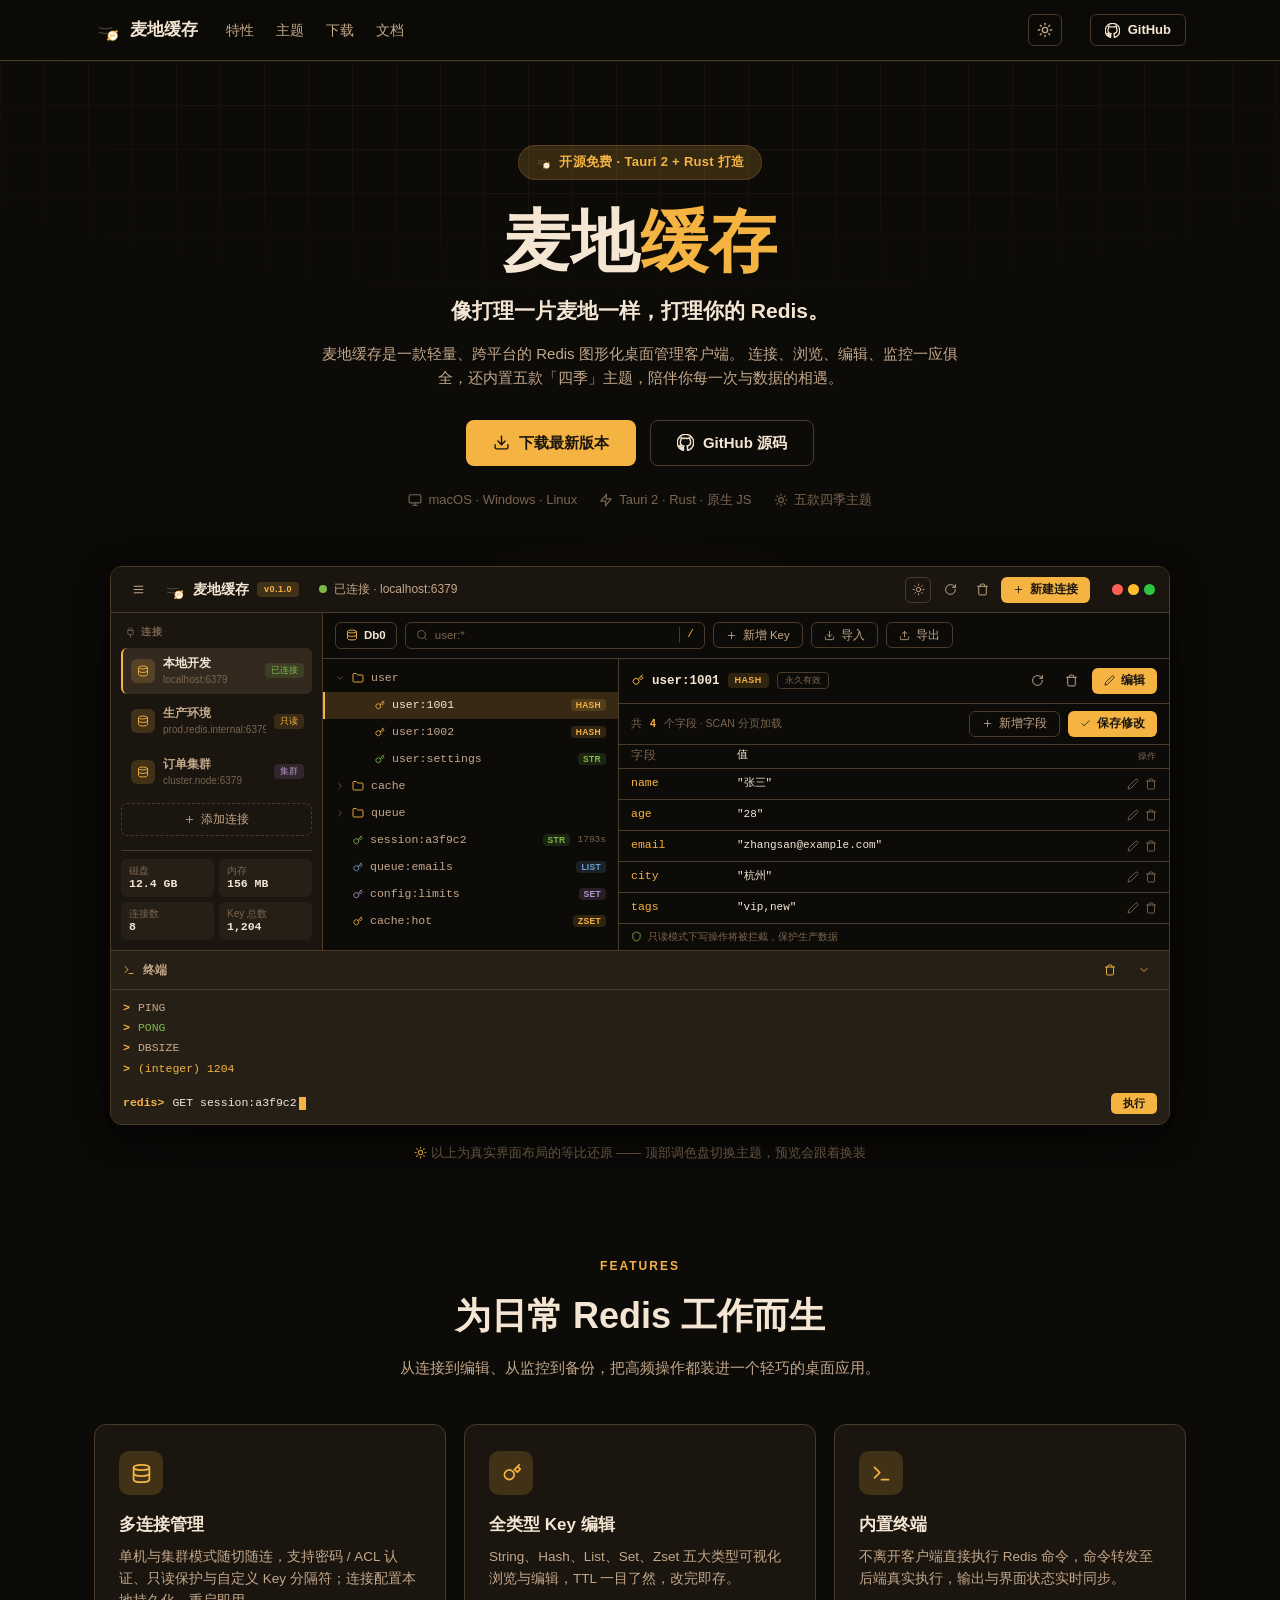
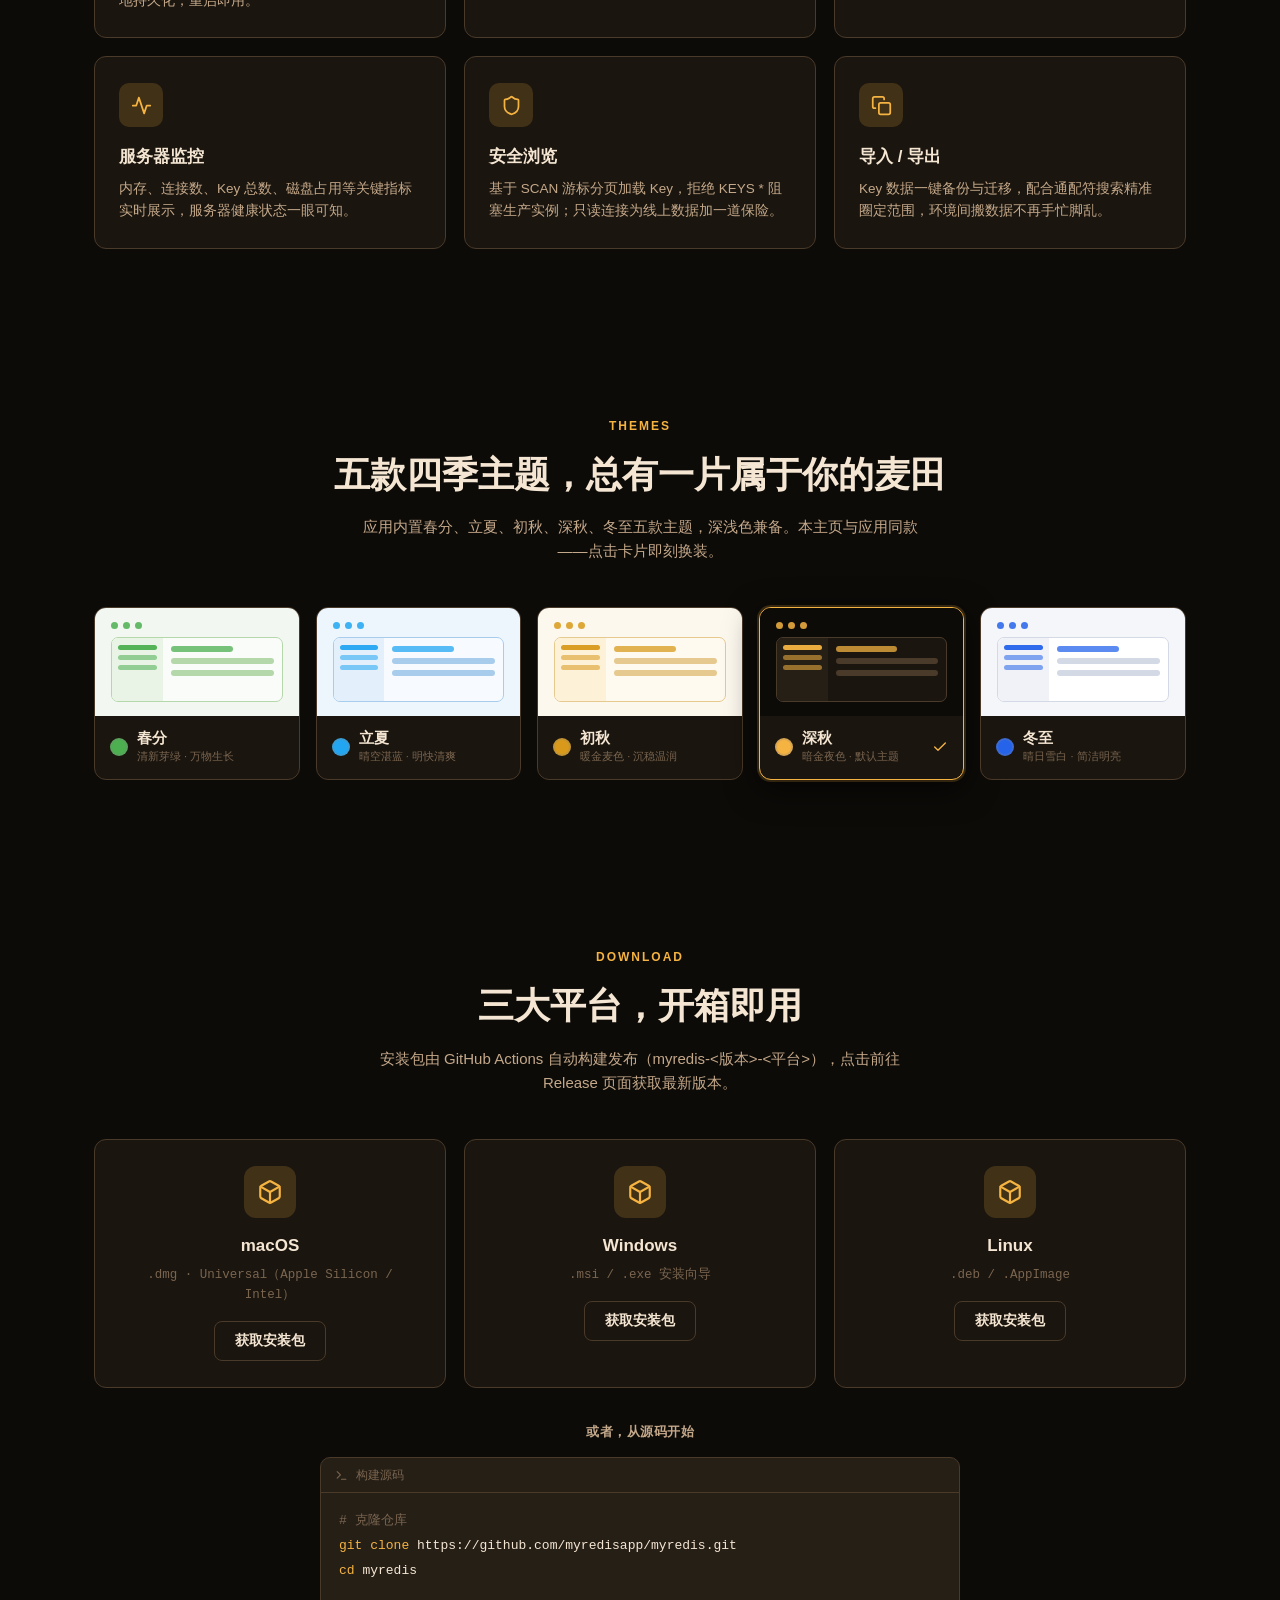
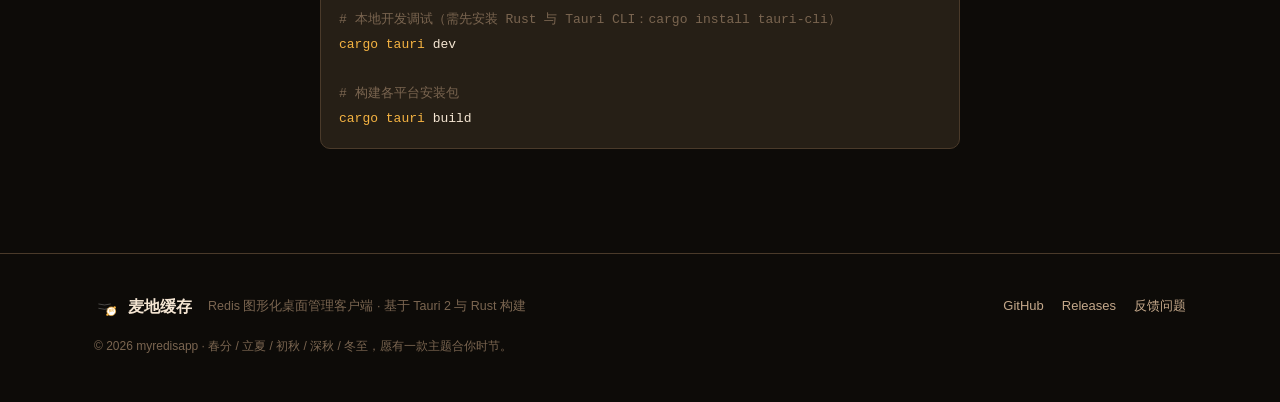
==== commit b7802679: "feat: add website" ====
--- a/web/index.html
+++ b/web/index.html
@@ -1,11 +1,16 @@
 <!DOCTYPE html>
-<html lang="zh-CN">
+<html lang="zh-CN" data-theme="autumn">
 <head>
     <meta charset="UTF-8" />
     <meta name="viewport" content="width=device-width, initial-scale=1.0" />
-    <title>麦地缓存</title>
-    <link rel="stylesheet" href="https://cdnjs.cloudflare.com/ajax/libs/font-awesome/6.0.0-beta3/css/all.min.css" />
+    <title>麦地缓存 — Redis 图形化桌面管理客户端</title>
+    <meta name="description" content="麦地缓存（MaiDi Cache）是一款开源、轻量、跨平台的 Redis 图形化桌面管理客户端。连接、浏览、编辑、监控 Redis，一应俱全；内置春分、立夏、初秋、深秋、冬至五款四季主题。基于 Tauri 2 与 Rust 构建。" />
+    <link rel="icon" href="data:image/svg+xml,%3Csvg xmlns='http://www.w3.org/2000/svg' viewBox='0 0 100 100'%3E%3Cellipse cx='44' cy='26' rx='24' ry='9' fill='%23f5b342'/%3E%3Cpath d='M20 26 L20 70 Q20 78 44 78 Q68 78 68 70 L68 26' fill='%23f5b342'/%3E%3Cpath d='M20 42 Q44 50 68 42' stroke='rgba(255,255,255,0.35)' stroke-width='3' fill='none'/%3E%3Cpath d='M20 60 Q44 68 68 60' stroke='rgba(255,255,255,0.35)' stroke-width='3' fill='none'/%3E%3Ccircle cx='72' cy='72' r='18' fill='%23fff' stroke='%23f5b342' stroke-width='3'/%3E%3Ctext x='72' y='77' text-anchor='middle' font-family='sans-serif' font-weight='700' font-size='13' fill='%23d4902a'%3EMR%3C/text%3E%3C/svg%3E" />
     <style>
+        /* ============================================================
+           主题变量 —— 与 frontend/index.html 完全一致的五款四季主题
+           ============================================================ */
+
         /* ========== 深秋（暗色金，默认） ========== */
         :root,
         [data-theme="autumn"] {
@@ -28,11 +33,8 @@
             --purple: #b392d0;
             --radius: 8px;
             --shadow: 0 8px 32px rgba(0, 0, 0, 0.7);
-            --font: 'Segoe UI', -apple-system, BlinkMacSystemFont, sans-serif;
-            --sidebar-width: 270px;
-            --tree-width: 320px;
-            --terminal-height: 200px;
-            --header-height: 52px;
+            --font: 'Segoe UI', -apple-system, BlinkMacSystemFont, 'PingFang SC', 'Hiragino Sans GB', 'Microsoft YaHei', sans-serif;
+            --mono: ui-monospace, SFMono-Regular, Menlo, Consolas, 'Liberation Mono', monospace;
             color-scheme: dark;
         }
 
@@ -60,12 +62,12 @@
             color-scheme: light;
         }
 
-        /* ========== 春天（清新绿） ========== */
+        /* ========== 春分（清新绿） ========== */
         [data-theme="spring"] {
             --bg-primary: #f2f8f1;
             --bg-secondary: #f9fcf8;
             --bg-tertiary: #e9f4e6;
-            ﻿--bg-hover: #dcefd5;
+            --bg-hover: #dcefd5;
             --bg-active: #cde6c4;
             --bg-input: #f9fcf8;
             --border-color: #b5d8ab;
@@ -84,7 +86,7 @@
             color-scheme: light;
         }
 
-        /* ========== 夏天（晴空蓝） ========== */
+        /* ========== 立夏（晴空蓝） ========== */
         [data-theme="summer"] {
             --bg-primary: #eef6fd;
             --bg-secondary: #f7fbff;
@@ -108,7 +110,7 @@
             color-scheme: light;
         }
 
-        /* ========== 冬至：明亮模式 ========== */
+        /* ========== 冬至（明亮模式） ========== */
         [data-theme="winter"] {
             --bg-primary: #f5f6fa;
             --bg-secondary: #ffffff;
@@ -132,3176 +134,912 @@
             color-scheme: light;
         }
 
-        /* ========== 全局重置 ========== */
-        * {
-            margin: 0;
-            padding: 0;
-            box-sizing: border-box;
+        /* ============================================================
+           全局
+           ============================================================ */
+        * { margin: 0; padding: 0; box-sizing: border-box; }
+        html { scroll-behavior: smooth; }
+        html.t-anim body,
+        html.t-anim .nav,
+        html.t-anim section,
+        html.t-anim .card,
+        html.t-anim .shot-glow,
+        html.t-anim footer,
+        html.t-anim .btn,
+        html.t-anim .icon-btn,
+        html.t-anim .feature-card,
+        html.t-anim .theme-card,
+        html.t-anim .dl-card,
+        html.t-anim .app-shot,
+        html.t-anim .app-shot * {
+            transition: background-color 0.35s ease, color 0.35s ease, border-color 0.35s ease;
         }
         body {
             font-family: var(--font);
             background: var(--bg-primary);
             color: var(--text-primary);
-            height: 100vh;
-            overflow: hidden;
-            display: flex;
-            justify-content: center;
-            align-items: center;
-        }
-
-        .app-window {
-            width: 100vw;
-            height: 100vh;
-            background: var(--bg-secondary);
-            display: flex;
-            flex-direction: column;
-            overflow: hidden;
-            position: relative;
-        }
-
-        /* ========== 标题栏 ========== */
-        .titlebar {
-            height: var(--header-height);
-            min-height: var(--header-height);
-            background: var(--bg-secondary);
+            line-height: 1.6;
+            overflow-x: hidden;
+        }
+        ::selection { background: var(--accent-dim); color: var(--text-primary); }
+        a { color: inherit; text-decoration: none; }
+        .container { max-width: 1140px; margin: 0 auto; padding: 0 24px; }
+        section { scroll-margin-top: 76px; }
+        .icon { width: 1em; height: 1em; display: inline-block; vertical-align: -0.125em; fill: none; stroke: currentColor; stroke-width: 2; stroke-linecap: round; stroke-linejoin: round; flex-shrink: 0; }
+
+        /* 滚动显现动画 */
+        .reveal { opacity: 0; transform: translateY(18px); transition: opacity 0.6s ease, transform 0.6s ease; }
+        .reveal.in { opacity: 1; transform: none; }
+        @media (prefers-reduced-motion: reduce) {
+            html { scroll-behavior: auto; }
+            .reveal { opacity: 1; transform: none; transition: none; }
+            html.t-anim body, html.t-anim .nav, html.t-anim section, html.t-anim .card,
+            html.t-anim .shot-glow, html.t-anim footer, html.t-anim .btn, html.t-anim .icon-btn,
+            html.t-anim .feature-card, html.t-anim .theme-card, html.t-anim .dl-card,
+            html.t-anim .app-shot, html.t-anim .app-shot * { transition: none !important; }
+        }
+
+        /* ============================================================
+           顶部导航
+           ============================================================ */
+        .nav {
+            position: sticky; top: 0; z-index: 100;
+            background: var(--bg-primary);
             border-bottom: 1px solid var(--border-color);
-            display: flex;
-            align-items: center;
-            padding: 0 18px;
-            gap: 16px;
-            user-select: none;
-            flex-shrink: 0;
-        }
-        .titlebar .sidebar-toggle {
-            background: transparent;
-            border: none;
-            color: var(--text-secondary);
-            width: 32px;
-            height: 32px;
-            border-radius: 6px;
-            cursor: pointer;
-            font-size: 15px;
-            display: flex;
-            align-items: center;
-            justify-content: center;
+        }
+        @supports (backdrop-filter: blur(1px)) {
+            .nav {
+                background: color-mix(in srgb, var(--bg-primary) 74%, transparent);
+                backdrop-filter: blur(14px) saturate(1.15);
+                -webkit-backdrop-filter: blur(14px) saturate(1.15);
+            }
+        }
+        .nav-inner { display: flex; align-items: center; gap: 28px; height: 60px; }
+        .nav .brand { display: flex; align-items: center; gap: 10px; font-weight: 700; font-size: 17px; }
+        .nav .brand .logo-mark { width: 26px; height: 26px; display: block; }
+        .nav-links { display: flex; gap: 22px; font-size: 14px; color: var(--text-secondary); }
+        .nav-links a:hover { color: var(--accent); }
+        .nav .spacer { flex: 1; }
+        .icon-btn {
+            width: 34px; height: 32px; border-radius: 6px;
+            background: transparent; border: 1px solid var(--border-color);
+            color: var(--text-secondary); cursor: pointer; font-size: 15px;
+            display: inline-flex; align-items: center; justify-content: center;
             transition: all 0.2s;
-            flex-shrink: 0;
-        }
-        .titlebar .sidebar-toggle:hover {
-            background: var(--bg-hover);
-            color: var(--text-primary);
-        }
-        .titlebar .logo {
-            display: flex;
-            align-items: center;
-            gap: 10px;
-            font-weight: 600;
-            font-size: 17px;
-            color: var(--text-primary);
-        }
-        .titlebar .logo i {
-            color: var(--accent);
-            font-size: 22px;
-            text-shadow: 0 0 8px rgba(245, 179, 66, 0.3);
-        }
-        .titlebar .logo .logo-mark {
-            width: 26px;
-            height: 26px;
-            display: block;
-            filter: drop-shadow(0 0 6px rgba(245, 179, 66, 0.25));
-        }
-        .titlebar .logo span {
-            background: var(--accent-dim);
-            color: var(--accent);
-            font-size: 10px;
-            font-weight: 700;
-            padding: 0 10px;
-            border-radius: 4px;
-            letter-spacing: 0.5px;
-            border: 1px solid rgba(245, 179, 66, 0.2);
-        }
-        .titlebar .connection-status {
-            display: flex;
-            align-items: center;
-            gap: 8px;
-            margin-left: 20px;
-            font-size: 13px;
-            color: var(--text-secondary);
-        }
-        .titlebar .connection-status .dot {
-            width: 8px;
-            height: 8px;
-            border-radius: 50%;
-            background: var(--green);
-            display: inline-block;
-            animation: pulse-dot 2s infinite;
-        }
-        .titlebar .connection-status .dot.disconnected {
-            background: var(--text-muted);
-            animation: none;
-        }
-        @keyframes pulse-dot {
-            0%, 100% { opacity: 1; }
-            50% { opacity: 0.4; }
-        }
-        .titlebar .spacer {
-            flex: 1;
-        }
-        .titlebar .actions {
-            display: flex;
-            gap: 6px;
-        }
-        .titlebar .actions button {
-            background: transparent;
-            border: none;
-            color: var(--text-secondary);
-            width: 32px;
-            height: 32px;
-            border-radius: 6px;
-            cursor: pointer;
-            font-size: 14px;
-            display: flex;
-            align-items: center;
-            justify-content: center;
-            transition: all 0.2s;
-        }
-        .titlebar .actions button:hover {
-            background: var(--bg-hover);
-            color: var(--text-primary);
-        }
-        .titlebar .actions button.primary {
-            background: var(--accent);
-            color: #1a150e;
-            width: auto;
-            padding: 0 18px;
-            gap: 6px;
-            font-size: 13px;
-            font-weight: 600;
-            border-radius: 6px;
-        }
-        .titlebar .actions button.primary:hover {
-            background: var(--accent-hover);
-            color: #0d0b08;
-        }
-        .titlebar .window-controls {
-            display: flex;
-            gap: 4px;
-            margin-left: 12px;
-        }
-        .titlebar .window-controls span {
-            width: 14px;
-            height: 14px;
-            border-radius: 50%;
-            display: block;
-            cursor: pointer;
-            transition: opacity 0.2s;
-        }
-        .titlebar .window-controls span:hover {
-            opacity: 0.7;
-        }
-        .titlebar .window-controls .close { background: #ff5f57; }
-        .titlebar .window-controls .min { background: #ffbd2e; }
-        .titlebar .window-controls .max { background: #28c840; }
-
-        /* ========== 主题切换下拉 ========== */
-        .theme-dropdown {
-            position: relative;
-            margin-right: 8px;
-        }
-        .theme-dropdown .ghost-btn {
-            background: transparent;
-            border: 1px solid var(--border-color);
-            color: var(--text-secondary);
-            width: 34px;
-            height: 32px;
-            border-radius: 6px;
-            cursor: pointer;
-            font-size: 15px;
-            display: flex;
-            align-items: center;
-            justify-content: center;
-            transition: all 0.2s;
-        }
-        .theme-dropdown .ghost-btn:hover {
-            background: var(--bg-hover);
-            color: var(--text-primary);
-            border-color: var(--accent);
-        }
-        .theme-dropdown .theme-menu {
-            position: absolute;
-            top: calc(var(--header-height) - 12px);
-            right: 0;
-            min-width: 150px;
-            background: var(--bg-tertiary);
-            border: 1px solid var(--border-color);
-            border-radius: var(--radius);
-            box-shadow: var(--shadow);
-            padding: 6px;
-            z-index: 1000;
-            display: none;
-            flex-direction: column;
-            gap: 2px;
-        }
-        .theme-dropdown .theme-menu.open { display: flex; }
-        .theme-dropdown .theme-menu-title {
-            font-size: 11px;
-            color: var(--text-muted);
-            padding: 4px 8px 6px;
-            text-transform: uppercase;
-            letter-spacing: 0.5px;
-        }
-        .theme-dropdown .theme-option {
-            display: flex;
-            align-items: center;
-            gap: 10px;
-            padding: 8px 10px;
-            border-radius: 6px;
-            cursor: pointer;
-            color: var(--text-secondary);
-            font-size: 13px;
-            white-space: nowrap;
-            transition: background 0.15s, color 0.15s;
-        }
-        .theme-dropdown .theme-option:hover {
-            background: var(--bg-hover);
-            color: var(--text-primary);
-        }
-        .theme-dropdown .theme-option.active {
-            background: var(--accent-dim);
-            color: var(--accent);
-            font-weight: 600;
-        }
-        .theme-dropdown .theme-swatch {
-            width: 16px;
-            height: 16px;
-            border-radius: 50%;
-            border: 2px solid rgba(255, 255, 255, 0.2);
-            flex-shrink: 0;
-            display: inline-block;
-        }
-
-        /* ========== 主体布局 ========== */
-        .app-body {
-            display: flex;
-            flex: 1;
-            overflow: hidden;
-        }
-
-        /* ========== 左侧边栏 ========== */
-        .sidebar {
-            width: var(--sidebar-width);
-            min-width: 180px;
-            max-width: 480px;
-            background: var(--bg-secondary);
-            border-right: 1px solid var(--border-color);
-            display: flex;
-            flex-direction: column;
-            overflow: hidden;
-            flex-shrink: 0;
-            transition: width 0.2s ease, min-width 0.2s ease;
-        }
-        /* 折叠态：窄图标栏，仅保留连接图标列 */
-        .sidebar.collapsed {
-            width: 52px;
-            min-width: 52px;
-            max-width: 52px;
-        }
-        .sidebar.collapsed .section-title,
-        .sidebar.collapsed .connection-item .info,
-        .sidebar.collapsed .connection-item .badge,
-        .sidebar.collapsed .connection-item .dropdown-container,
-        .sidebar.collapsed .sidebar-footer {
-            display: none;
-        }
-        .sidebar.collapsed .connection-item {
-            justify-content: center;
-            padding: 8px 6px;
-        }
-        /* 窄栏中仅保留连接图标，作为可点击的连接标识 */
-        .sidebar.collapsed .connection-item .icon {
-            display: flex;
-        }
-        .sidebar.collapsed .connection-item.active {
-            border-left-width: 3px;
-        }
-        .sidebar.collapsed .add-connection {
-            margin: 0 8px 12px;
-            font-size: 0;
-            gap: 0;
-        }
-        .sidebar.collapsed .add-connection i {
-            font-size: 16px;
-        }
-        .sidebar .section-title {
-            font-size: 11px;
-            font-weight: 600;
-            color: var(--text-muted);
-            text-transform: uppercase;
-            letter-spacing: 0.5px;
-            padding: 14px 16px 8px;
-        }
-        .connection-list {
-            flex: 1;
-            overflow-y: auto;
-            padding: 0 8px 8px;
-        }
-        .connection-list::-webkit-scrollbar {
-            width: 4px;
-        }
-        .connection-list::-webkit-scrollbar-thumb {
-            background: var(--border-color);
-            border-radius: 4px;
-        }
-        .connection-item {
-            display: flex;
-            align-items: center;
-            gap: 10px;
-            padding: 8px 12px;
-            border-radius: var(--radius);
-            cursor: pointer;
-            transition: all 0.15s;
-            position: relative;
-        }
-        .connection-item:hover {
-            background: var(--bg-hover);
-        }
-        .connection-item.active {
-            background: var(--bg-active);
-            border-left: 3px solid var(--accent);
-        }
-        /* 连接图标：仅在侧栏折叠为窄栏时显示（展开态由名称与状态徽章承担） */
-        .connection-item .icon {
-            display: none;
-            width: 28px;
-            height: 28px;
-            border-radius: 6px;
-            background: var(--bg-tertiary);
-            align-items: center;
-            justify-content: center;
-            font-size: 12px;
-            color: var(--accent);
-            flex-shrink: 0;
-        }
-        .connection-item .info {
-            flex: 1;
-            min-width: 0;
-        }
-        .connection-item .info .name {
-            font-size: 13px;
-            font-weight: 500;
-            white-space: nowrap;
-            overflow: hidden;
-            text-overflow: ellipsis;
-        }
-        .connection-item .info .host {
-            font-size: 11px;
-            color: var(--text-secondary);
-            white-space: nowrap;
-            overflow: hidden;
-            text-overflow: ellipsis;
-        }
-        .connection-item .badge {
-            font-size: 10px;
-            background: var(--bg-tertiary);
-            color: var(--text-secondary);
-            padding: 1px 8px;
-            border-radius: 10px;
-            flex-shrink: 0;
-        }
-        .connection-item .badge.online {
-            background: rgba(124, 184, 75, 0.2);
-            color: var(--green);
-        }
-        .connection-item .actions {
-            display: flex;
-            align-items: center;
-            gap: 2px;
-        }
-        .connection-item .dropdown-container .actions {
-            opacity: 0;
-            transition: opacity 0.2s;
-        }
-        .connection-item:hover .dropdown-container .actions {
-            opacity: 1;
-        }
-        .connection-item .icon-btn {
-            background: transparent;
-            border: none;
-            color: var(--text-secondary);
-            cursor: pointer;
-            font-size: 12px;
-            width: 24px;
-            height: 24px;
-            border-radius: 4px;
-            display: flex;
-            align-items: center;
-            justify-content: center;
-            padding: 0;
-            flex-shrink: 0;
-        }
-        .connection-item .icon-btn:hover {
-            background: var(--bg-hover);
-            color: var(--text-primary);
-        }
-        .dropdown-container {
-            position: relative;
-            display: inline-flex;
-            align-items: center;
-        }
-        .conn-dropdown-menu {
-            position: absolute;
-            top: 100%;
-            right: 0;
-            min-width: 130px;
-            background: var(--bg-tertiary);
-            border: 1px solid var(--border-color);
-            border-radius: 6px;
-            box-shadow: var(--shadow);
-            padding: 4px;
-            z-index: 1000;
-            display: none;
-        }
-        .conn-dropdown-menu.show {
-            display: block;
-        }
-        .conn-dropdown-menu .dd-item {
-            display: flex;
-            align-items: center;
-            gap: 8px;
-            width: 100%;
-            padding: 7px 10px;
-            border: none;
-            background: transparent;
-            color: var(--text-secondary);
-            font-size: 12px;
-            cursor: pointer;
-            border-radius: 4px;
-            text-align: left;
-            white-space: nowrap;
-        }
-        .conn-dropdown-menu .dd-item:hover {
-            background: var(--bg-hover);
-            color: var(--text-primary);
-        }
-        .conn-dropdown-menu .dd-item.danger {
-            color: #e06c75;
-        }
-        .conn-dropdown-menu .dd-item.danger:hover {
-            background: rgba(224, 108, 117, 0.12);
-            color: #e06c75;
-        }
-
-        .add-connection {
-            margin: 0 12px 12px;
-            padding: 8px;
-            border: 1px dashed var(--border-color);
-            border-radius: var(--radius);
-            text-align: center;
-            color: var(--text-secondary);
-            font-size: 13px;
-            cursor: pointer;
-            transition: all 0.2s;
-            background: transparent;
-            display: flex;
-            align-items: center;
-            justify-content: center;
-            gap: 6px;
-        }
-        .add-connection:hover {
-            border-color: var(--accent);
-            color: var(--accent);
-            background: var(--accent-dim);
-        }
-
-        .sidebar-footer {
-            border-top: 1px solid var(--border-color);
-            padding: 12px 16px;
-            flex-shrink: 0;
-        }
-        .db-selector {
-            display: flex;
-            align-items: center;
-            gap: 8px;
-            margin-bottom: 10px;
-        }
-        .db-selector label {
-            font-size: 12px;
-            color: var(--text-secondary);
-            font-weight: 500;
-        }
-        .db-selector select {
-            background: var(--bg-input);
-            color: var(--text-primary);
-            border: 1px solid var(--border-color);
-            border-radius: 4px;
-            padding: 4px 8px;
-            font-size: 12px;
-            outline: none;
-            cursor: pointer;
-            flex: 1;
-        }
-        .db-selector select:focus {
-            border-color: var(--accent);
-        }
-        .server-stats {
-            display: grid;
-            grid-template-columns: 1fr 1fr;
-            gap: 4px 12px;
-            font-size: 12px;
-            color: var(--text-secondary);
-        }
-        .server-stats .stat-item {
-            display: flex;
-            justify-content: space-between;
-        }
-        .server-stats .stat-item .val {
-            color: var(--text-primary);
-            font-weight: 500;
-        }
-
-        /* ========== 主内容区 ========== */
-        .main-content {
-            flex: 1;
-            display: flex;
-            flex-direction: column;
-            overflow: hidden;
-            background: var(--bg-primary);
-        }
-
-        .toolbar {
-            height: 44px;
-            min-height: 44px;
-            background: var(--bg-secondary);
-            border-bottom: 1px solid var(--border-color);
-            display: flex;
-            align-items: center;
-            padding: 0 16px;
-            gap: 12px;
-            flex-shrink: 0;
-        }
-        .toolbar .search-box {
-            flex: 1;
-            display: flex;
-            align-items: center;
-            background: var(--bg-input);
-            border: 1px solid var(--border-color);
-            border-radius: 6px;
-            padding: 0 10px;
-            transition: border 0.2s;
-            max-width: 400px;
-        }
-        .toolbar .search-box:focus-within {
-            border-color: var(--accent);
-        }
-        .toolbar .search-box i {
-            color: var(--text-muted);
-            font-size: 13px;
-        }
-        .toolbar .search-box input {
-            background: transparent;
-            border: none;
-            color: var(--text-primary);
-            padding: 6px 10px;
-            font-size: 13px;
-            outline: none;
-            width: 100%;
-        }
-        .toolbar .search-box input::placeholder {
-            color: var(--text-muted);
-        }
-        .toolbar .search-box .sep-btn {
-            display: flex;
-            align-items: center;
-            gap: 4px;
-            background: transparent;
-            border: 1px solid var(--border-color);
-            border-radius: 5px;
-            color: var(--text-secondary);
-            padding: 2px 8px;
-            font-size: 12px;
-            cursor: pointer;
-            transition: all 0.15s;
-            margin-right: 4px;
-            white-space: nowrap;
-        }
-        .toolbar .search-box .sep-btn:hover {
-            border-color: var(--accent);
-            color: var(--accent);
-            background: var(--accent-dim);
-        }
-        .toolbar .search-box .sep-btn code {
-            font-family: 'JetBrains Mono', 'Fira Code', monospace;
-            font-weight: 700;
-            color: var(--accent);
-            font-size: 13px;
-        }
-        .toolbar .toolbar-actions {
-            display: flex;
-            gap: 4px;
-        }
-        .toolbar .toolbar-actions button {
-            background: transparent;
-            border: none;
-            color: var(--text-secondary);
-            padding: 6px 12px;
-            border-radius: 6px;
-            cursor: pointer;
-            font-size: 13px;
-            display: flex;
-            align-items: center;
-            gap: 4px;
-            transition: all 0.15s;
-        }
-        .toolbar .toolbar-actions button:hover {
-            background: var(--bg-hover);
-            color: var(--text-primary);
-        }
-        .toolbar .toolbar-actions button.primary {
-            background: var(--accent);
-            color: #1a150e;
-        }
-        .toolbar .toolbar-actions button.primary:hover {
-            background: var(--accent-hover);
-        }
-        /* ---- 数据库选择器（位于搜索框左侧） ---- */
-        .toolbar .key-db-selector {
-            flex-shrink: 0;
-            display: flex;
-            align-items: center;
-            gap: 6px;
-            background: var(--bg-input);
-            border: 1px solid var(--border-color);
-            border-radius: 6px;
-            padding: 0 8px;
-            height: 31px;
-            transition: border 0.2s;
-        }
-        .toolbar .key-db-selector:focus-within {
-            border-color: var(--accent);
-        }
-        .toolbar .key-db-selector > i {
-            color: var(--text-muted);
-            font-size: 13px;
-            display: none; /* 小屏隐藏图标，紧凑显示 */
-        }
-        .toolbar .key-db-selector select {
-            background: transparent;
-            border: none;
-            color: var(--text-primary);
-            font-size: 13px;
-            outline: none;
-            cursor: pointer;
-            appearance: none;
-            -webkit-appearance: none;
-            background: transparent;
-        }
-        .toolbar .key-db-selector select:disabled {
-            color: var(--text-muted);
-            cursor: not-allowed;
-            opacity: .6;
-        }
-
-        /* ---- 数据浏览区 ---- */
-        .data-panel {
-            display: flex;
-            flex: 1;
-            overflow: hidden;
-        }
-
-        .key-tree {
-            width: var(--tree-width);
-            min-width: 180px;
-            max-width: 480px;
-            background: var(--bg-secondary);
-            border-right: 1px solid var(--border-color);
-            overflow-y: auto;
-            padding: 6px 0;
-            flex-shrink: 0;
-        }
-
-        /* ---- 模块边界拖拽手柄 ---- */
-        .splitter {
-            flex-shrink: 0;
-            position: relative;
-            z-index: 5;
-            background: transparent;
-            transition: background 0.15s;
-            touch-action: none;
-        }
-        .splitter::before {
-            content: '';
-            position: absolute;
-            background: var(--border-color);
-            transition: background 0.15s;
-        }
-        .splitter-v {
-            width: 5px;
-            cursor: col-resize;
-        }
-        .splitter-v::before {
-            left: 2px;
-            top: 0;
-            bottom: 0;
-            width: 1px;
-        }
-        .splitter-h {
-            height: 5px;
-            cursor: row-resize;
-        }
-        .splitter-h::before {
-            top: 2px;
-            left: 0;
-            right: 0;
-            height: 1px;
-        }
-        .splitter:hover::before,
-        .splitter.dragging::before {
-            background: var(--accent);
-        }
-        .splitter:hover,
-        .splitter.dragging {
-            background: var(--accent-dim);
-        }
-        .splitter.hidden {
-            display: none;
-        }
-        .no-transition {
-            transition: none !important;
-        }
-        body.resizing-h,
-        body.resizing-h * {
-            cursor: col-resize !important;
-            user-select: none !important;
-        }
-        body.resizing-v,
-        body.resizing-v * {
-            cursor: row-resize !important;
-            user-select: none !important;
-        }
-        .key-tree::-webkit-scrollbar {
-            width: 4px;
-        }
-        .key-tree::-webkit-scrollbar-thumb {
-            background: var(--border-color);
-            border-radius: 4px;
-        }
-
-        .tree-node {
-            cursor: pointer;
-            user-select: none;
-            transition: background 0.1s;
-        }
-        .tree-node .node-label {
-            display: flex;
-            align-items: center;
-            gap: 6px;
-            padding: 4px 12px 4px 8px;
-            font-size: 13px;
-            border-radius: 4px;
-            margin: 1px 6px;
-            transition: all 0.1s;
-            position: relative;
-        }
-        .tree-node .node-label:hover {
-            background: var(--bg-hover);
-        }
-        .tree-node .node-label .toggle {
-            width: 18px;
-            font-size: 10px;
-            color: var(--text-muted);
-            text-align: center;
-            flex-shrink: 0;
-            transition: transform 0.2s;
-        }
-        .tree-node .node-label .toggle.open {
-            transform: rotate(90deg);
-        }
-        .tree-node .node-label .icon-folder {
-            color: var(--yellow);
-            font-size: 14px;
-        }
-        .tree-node .node-label .icon-key {
-            color: var(--blue);
-            font-size: 12px;
-        }
-        .tree-node .node-label .key-name {
-            flex: 1;
-            white-space: nowrap;
-            overflow: hidden;
-            text-overflow: ellipsis;
-            font-weight: 400;
-        }
-        .tree-node .node-label .key-type {
-            font-size: 10px;
-            color: var(--text-muted);
-            background: var(--bg-tertiary);
-            padding: 0 6px;
-            border-radius: 3px;
-            flex-shrink: 0;
-            font-weight: 500;
-            text-transform: uppercase;
-        }
-        .tree-node .node-label .key-type.string { color: var(--green); }
-        .tree-node .node-label .key-type.hash { color: var(--yellow); }
-        .tree-node .node-label .key-type.list { color: var(--blue); }
-        .tree-node .node-label .key-type.set { color: var(--purple); }
-        .tree-node .node-label .key-type.zset { color: #e8a94a; }
-        .tree-node .node-label .key-size {
-            font-size: 10px;
-            color: var(--text-muted);
-            flex-shrink: 0;
-        }
-        .tree-node .node-label.active {
-            background: var(--bg-active);
-            border-left: 3px solid var(--accent);
-            margin-left: 3px;
-        }
-        .tree-node .children {
-            padding-left: 16px;
-            overflow: hidden;
-        }
-        .tree-node .children.collapsed {
-            display: none;
-        }
-
-        /* 右侧 Key 详情 */
-        .key-detail {
-            flex: 1;
-            overflow-y: auto;
-            padding: 20px 24px;
-            background: var(--bg-primary);
-            display: flex;
-            flex-direction: column;
-        }
-        .key-detail::-webkit-scrollbar {
-            width: 4px;
-        }
-        .key-detail::-webkit-scrollbar-thumb {
-            background: var(--border-color);
-            border-radius: 4px;
-        }
-
-        .detail-header {
-            display: flex;
-            align-items: center;
-            gap: 16px;
-            margin-bottom: 20px;
-            flex-wrap: wrap;
-            flex-shrink: 0;
-        }
-        .detail-header .key-title {
-            font-size: 20px;
-            font-weight: 600;
-            display: flex;
-            align-items: center;
-            gap: 10px;
-        }
-        .detail-header .key-title .type-badge {
-            font-size: 12px;
-            font-weight: 500;
-            padding: 2px 14px;
-            border-radius: 12px;
-            background: var(--bg-tertiary);
-            color: var(--text-secondary);
-        }
-        .detail-header .key-title .type-badge.string { color: var(--green); background: rgba(124, 184, 75, 0.15); }
-        .detail-header .key-title .type-badge.hash { color: var(--yellow); background: rgba(245, 179, 66, 0.15); }
-        .detail-header .key-title .type-badge.list { color: var(--blue); background: rgba(106, 159, 216, 0.15); }
-        .detail-header .key-title .type-badge.set { color: var(--purple); background: rgba(179, 146, 208, 0.15); }
-        .detail-header .key-title .type-badge.zset { color: #e8a94a; background: rgba(232, 169, 74, 0.15); }
-        .detail-header .ttl {
-            font-size: 13px;
-            color: var(--text-secondary);
-            background: var(--bg-tertiary);
-            padding: 4px 14px;
-            border-radius: 12px;
-        }
-        .detail-header .ttl i {
-            margin-right: 4px;
-        }
-        .detail-header .ttl input {
-            background: transparent;
-            border: 1px solid var(--border-color);
-            border-radius: 4px;
-            color: var(--text-primary);
-            padding: 2px 8px;
-            font-size: 13px;
-            width: 80px;
-            outline: none;
-        }
-        .detail-header .ttl input:focus {
-            border-color: var(--accent);
-        }
-        .detail-header .ttl input:disabled {
-            opacity: 0.6;
-            cursor: not-allowed;
-        }
-        .detail-header .detail-actions {
-            margin-left: auto;
-            display: flex;
-            gap: 6px;
-        }
-        .detail-header .detail-actions button {
-            background: var(--bg-tertiary);
-            border: none;
-            color: var(--text-secondary);
-            padding: 6px 14px;
-            border-radius: 6px;
-            cursor: pointer;
-            font-size: 13px;
-            display: flex;
-            align-items: center;
-            gap: 6px;
-            transition: all 0.15s;
-        }
-        .detail-header .detail-actions button:hover {
-            background: var(--bg-hover);
-            color: var(--text-primary);
-        }
-        .detail-header .detail-actions button.danger:hover {
-            background: rgba(245, 179, 66, 0.2);
-            color: var(--accent);
-        }
-        .detail-header .detail-actions button.primary {
-            background: var(--accent);
-            color: #1a150e;
-        }
-        .detail-header .detail-actions button.primary:hover {
-            background: var(--accent-hover);
-        }
-        .detail-header .detail-actions button:disabled,
-        .detail-header .detail-actions button:disabled:hover {
-            cursor: not-allowed;
-        }
-
-        .detail-body {
+        }
+        .icon-btn:hover { background: var(--bg-hover); color: var(--text-primary); border-color: var(--accent); }
+        .icon-btn .icon { width: 16px; height: 16px; }
+        .nav .github-btn {
+            display: inline-flex; align-items: center; gap: 8px;
+            height: 32px; padding: 0 14px; border-radius: 6px;
+            border: 1px solid var(--border-color); color: var(--text-primary);
+            font-size: 13px; font-weight: 600; transition: all 0.2s;
+        }
+        .nav .github-btn:hover { border-color: var(--accent); background: var(--bg-hover); }
+        .nav .github-btn .icon { width: 15px; height: 15px; }
+
+        /* 主题下拉（与应用内一致） */
+        .theme-dropdown { position: relative; }
+        .theme-menu {
+            position: absolute; top: 40px; right: 0; min-width: 150px;
+            background: var(--bg-tertiary); border: 1px solid var(--border-color);
+            border-radius: var(--radius); box-shadow: var(--shadow);
+            padding: 6px; z-index: 200; display: none; flex-direction: column; gap: 2px;
+        }
+        .theme-menu.open { display: flex; }
+        .theme-menu-title { font-size: 11px; color: var(--text-muted); padding: 4px 8px 6px; text-transform: uppercase; letter-spacing: 0.5px; }
+        .theme-option {
+            display: flex; align-items: center; gap: 10px;
+            padding: 8px 10px; border-radius: 6px; cursor: pointer;
+            color: var(--text-secondary); font-size: 13px; white-space: nowrap; transition: background 0.15s, color 0.15s;
+        }
+        .theme-option:hover { background: var(--bg-hover); color: var(--text-primary); }
+        .theme-option.active { background: var(--accent-dim); color: var(--accent); font-weight: 600; }
+        .theme-swatch { width: 16px; height: 16px; border-radius: 50%; border: 2px solid rgba(128, 128, 128, 0.25); flex-shrink: 0; }
+
+        /* ============================================================
+           Hero
+           ============================================================ */
+        .hero { position: relative; padding: 84px 0 30px; text-align: center; overflow: hidden; }
+        .hero::before {
+            content: ""; position: absolute; inset: 0; pointer-events: none;
+            background-image:
+                linear-gradient(var(--border-color) 1px, transparent 1px),
+                linear-gradient(90deg, var(--border-color) 1px, transparent 1px);
+            background-size: 44px 44px;
+            opacity: 0.22;
+            -webkit-mask-image: radial-gradient(ellipse 85% 65% at 50% 0%, #000 35%, transparent 78%);
+            mask-image: radial-gradient(ellipse 85% 65% at 50% 0%, #000 35%, transparent 78%);
+        }
+        .hero .container { position: relative; }
+        .hero-pill {
+            display: inline-flex; align-items: center; gap: 8px;
+            padding: 6px 16px; border-radius: 999px;
+            background: var(--accent-dim); color: var(--accent);
+            border: 1px solid var(--accent-dim);
+            font-size: 13px; font-weight: 600; letter-spacing: 0.3px;
+        }
+        .hero-pill .logo-mark { width: 16px; height: 16px; display: block; }
+        .hero h1 {
+            margin-top: 22px;
+            font-size: clamp(44px, 7vw, 68px);
+            font-weight: 800; letter-spacing: 1px; line-height: 1.15;
+        }
+        .hero h1 .accent { color: var(--accent); }
+        .hero .tagline { margin-top: 14px; font-size: clamp(17px, 2.4vw, 21px); color: var(--text-primary); font-weight: 600; }
+        .hero .desc { margin: 14px auto 0; max-width: 640px; font-size: 15px; color: var(--text-secondary); }
+        .hero-ctas { margin-top: 30px; display: flex; gap: 14px; justify-content: center; flex-wrap: wrap; }
+        .btn {
+            display: inline-flex; align-items: center; gap: 9px;
+            height: 46px; padding: 0 26px; border-radius: 8px;
+            font-size: 15px; font-weight: 600; cursor: pointer;
+            border: 1px solid transparent; transition: all 0.2s;
+        }
+        .btn .icon { width: 17px; height: 17px; }
+        .btn-primary { background: var(--accent); color: #fff; }
+        :root[data-theme="autumn"] .btn-primary, [data-theme="autumn"] .btn-primary { color: #1a150e; }
+        .btn-primary:hover { background: var(--accent-hover); transform: translateY(-1px); }
+        .btn-ghost { background: transparent; border-color: var(--border-color); color: var(--text-primary); }
+        .btn-ghost:hover { border-color: var(--accent); color: var(--accent); background: var(--accent-dim); }
+        .hero-meta { margin-top: 24px; display: flex; gap: 10px 22px; justify-content: center; flex-wrap: wrap; font-size: 13px; color: var(--text-muted); }
+        .hero-meta span { display: inline-flex; align-items: center; gap: 6px; }
+        .hero-meta .icon { width: 14px; height: 14px; }
+
+        /* ============================================================
+           应用界面预览（纯 CSS 复刻，跟随主题换肤）
+           ============================================================ */
+        .preview { position: relative; padding: 26px 0 10px; }
+        .shot-stage { position: relative; margin: 0 auto; max-width: 1060px; }
+        .shot-glow {
+            position: absolute; inset: -40px 0 -60px; pointer-events: none;
+            background: radial-gradient(58% 60% at 50% 45%, var(--accent-dim), transparent 72%);
+        }
+        .shot-scale { width: 1060px; transform-origin: top left; position: relative; }
+        .app-shot {
+            width: 1060px; border-radius: 12px; overflow: hidden;
             background: var(--bg-secondary);
             border: 1px solid var(--border-color);
-            border-radius: var(--radius);
-            overflow: hidden;
-            flex: 1;
-            min-height: 0;
-            display: flex;
-            flex-direction: column;
-        }
-        .detail-body .value-editor {
-            padding: 16px 20px;
-            flex: 1;
-            min-height: 0;
-            overflow-y: auto;
-            display: flex;
-            flex-direction: column;
-            gap: 10px;
-        }
-        .detail-body .value-editor textarea {
-            width: 100%;
-            flex: 1;
-            min-height: 120px;
-            background: var(--bg-input);
-            border: 1px solid var(--border-color);
-            border-radius: 6px;
-            color: var(--text-primary);
-            padding: 12px;
-            font-size: 14px;
-            font-family: 'JetBrains Mono', 'Fira Code', monospace;
-            resize: vertical;
-            outline: none;
-            transition: border 0.2s;
-            display: block;
-        }
-        .detail-body .value-editor textarea:focus {
-            border-color: var(--accent);
-        }
-        .detail-body .value-editor .editor-toolbar {
-            display: flex;
-            justify-content: flex-end;
-            gap: 6px;
-            flex-shrink: 0;
-        }
-        .detail-body .value-editor .editor-toolbar button {
-            background: var(--bg-tertiary);
-            border: 1px solid var(--border-color);
-            color: var(--text-secondary);
-            padding: 4px 12px;
-            border-radius: 5px;
-            cursor: pointer;
-            font-size: 12px;
-            display: flex;
-            align-items: center;
-            gap: 4px;
-            transition: all 0.15s;
-        }
-        .detail-body .value-editor .editor-toolbar button:hover {
-            border-color: var(--accent);
-            color: var(--accent);
-            background: var(--accent-dim);
-        }
-        .detail-body .value-editor .hash-view {
-            display: grid;
-            grid-template-columns: 1fr 1fr;
-            gap: 8px;
-        }
-        .detail-body .value-editor .hash-view .field {
-            display: flex;
-            align-items: center;
-            gap: 8px;
-            background: var(--bg-input);
-            padding: 6px 12px;
-            border-radius: 4px;
-            border: 1px solid var(--border-color);
-            font-size: 13px;
-        }
-        .detail-body .value-editor .hash-view .field .fkey {
-            color: var(--text-secondary);
-            font-weight: 500;
-        }
-        .detail-body .value-editor .hash-view .field .fval {
-            color: var(--text-primary);
-        }
-        .detail-body .value-editor .list-view {
-            display: flex;
-            flex-direction: column;
-            gap: 4px;
-        }
-        .detail-body .value-editor .list-view .item {
-            display: flex;
-            align-items: center;
-            gap: 10px;
-            background: var(--bg-input);
-            padding: 4px 12px;
-            border-radius: 4px;
-            border: 1px solid var(--border-color);
-            font-size: 13px;
-        }
-        .detail-body .value-editor .list-view .item .idx {
-            color: var(--text-muted);
-            font-size: 11px;
-            width: 28px;
-            flex-shrink: 0;
-        }
-        .detail-body .value-editor .list-view .item .val {
-            color: var(--text-primary);
-        }
-        .detail-body .value-footer {
-            padding: 10px 20px;
-            border-top: 1px solid var(--border-color);
-            display: flex;
-            justify-content: space-between;
-            align-items: center;
-            font-size: 12px;
-            color: var(--text-secondary);
-        }
-        .detail-body .value-footer .info {
-            display: flex;
-            gap: 16px;
-        }
-
-        .empty-state {
-            display: flex;
-            flex-direction: column;
-            align-items: center;
-            justify-content: center;
-            flex: 1;
-            color: var(--text-muted);
-            text-align: center;
-        }
-        .empty-state i {
-            font-size: 48px;
-            margin-bottom: 16px;
-            opacity: 0.4;
-            color: var(--accent);
-        }
-        .empty-state .empty-state-icon {
-            width: 56px;
-            height: 56px;
-            border-radius: 20%;
-            margin-bottom: 16px;
-            opacity: 0.9;
-        }
-        .empty-state h3 {
-            font-size: 16px;
-            font-weight: 500;
-            color: var(--text-secondary);
-            margin-bottom: 4px;
-        }
-        .empty-state p {
-            font-size: 13px;
-            max-width: 300px;
-        }
-
-        /* ========== 终端面板 ========== */
-        .terminal-panel {
-            height: var(--terminal-height);
-            min-height: 100px;
-            max-height: 50vh;
-            background: var(--bg-secondary);
-            border-top: 1px solid var(--border-color);
-            display: flex;
-            flex-direction: column;
-            flex-shrink: 0;
-            transition: all 0.25s ease;
-            overflow: hidden;
-        }
-        .terminal-panel.collapsed {
-            height: 36px;
-            min-height: 36px;
-        }
-        .terminal-panel .terminal-header {
-            height: 36px;
-            min-height: 36px;
-            display: flex;
-            align-items: center;
-            padding: 0 16px;
-            gap: 12px;
-            background: var(--bg-tertiary);
-            border-bottom: 1px solid var(--border-color);
-            cursor: pointer;
-            flex-shrink: 0;
-        }
-        .terminal-panel .terminal-header .term-label {
-            font-size: 12px;
-            font-weight: 600;
-            color: var(--text-secondary);
-            text-transform: uppercase;
-            letter-spacing: 0.3px;
-            display: flex;
-            align-items: center;
-            gap: 6px;
-        }
-        .terminal-panel .terminal-header .term-label i {
-            color: var(--accent);
-        }
-        .terminal-panel .terminal-header .spacer {
-            flex: 1;
-        }
-        .terminal-panel .terminal-header .term-actions {
-            display: flex;
-            gap: 4px;
-        }
-        .terminal-panel .terminal-header .term-actions button {
-            background: transparent;
-            border: none;
-            color: var(--text-muted);
-            cursor: pointer;
-            padding: 2px 8px;
-            border-radius: 4px;
-            font-size: 12px;
-            transition: all 0.15s;
-        }
-        .terminal-panel .terminal-header .term-actions button:hover {
-            background: var(--bg-hover);
-            color: var(--text-primary);
-        }
-        .terminal-panel .terminal-body {
-            flex: 1;
-            overflow-y: auto;
-            padding: 8px 16px;
-            font-family: 'JetBrains Mono', 'Fira Code', monospace;
-            font-size: 13px;
-            background: var(--bg-secondary);
-            display: flex;
-            flex-direction: column;
-        }
-        .terminal-panel .terminal-body::-webkit-scrollbar {
-            width: 4px;
-        }
-        .terminal-panel .terminal-body::-webkit-scrollbar-thumb {
-            background: var(--border-color);
-            border-radius: 4px;
-        }
-        .terminal-panel .terminal-body .line {
-            padding: 2px 0;
-            display: flex;
-            gap: 12px;
-            line-height: 1.6;
-            white-space: pre-wrap;
-            word-break: break-all;
-        }
-        .terminal-panel .terminal-body .line .prompt {
-            color: var(--accent);
-            flex-shrink: 0;
-            font-weight: 500;
-        }
-        .terminal-panel .terminal-body .line .cmd {
-            color: var(--text-primary);
-        }
-        .terminal-panel .terminal-body .line .output {
-            color: var(--text-secondary);
-        }
-        .terminal-panel .terminal-body .line .output.error {
-            color: #e5734b;
-        }
-        .terminal-panel .terminal-body .line .output.ok {
-            color: var(--green);
-        }
-        .terminal-panel .terminal-input-row {
-            display: flex;
-            align-items: center;
-            gap: 8px;
-            padding: 4px 16px 8px;
-            background: var(--bg-secondary);
-            border-top: 1px solid var(--border-color);
-            flex-shrink: 0;
-        }
-        .terminal-panel .terminal-input-row .prompt-label {
-            color: var(--accent);
-            font-family: 'JetBrains Mono', monospace;
-            font-size: 13px;
-            font-weight: 500;
-            flex-shrink: 0;
-        }
-        .terminal-panel .terminal-input-row input {
-            flex: 1;
-            background: transparent;
-            border: none;
-            color: var(--text-primary);
-            font-family: 'JetBrains Mono', monospace;
-            font-size: 13px;
-            outline: none;
-            padding: 4px 0;
-        }
-        .terminal-panel .terminal-input-row input::placeholder {
-            color: var(--text-muted);
-        }
-        .terminal-panel .terminal-input-row button {
-            background: var(--accent);
-            border: none;
-            color: #1a150e;
-            padding: 4px 18px;
-            border-radius: 4px;
-            cursor: pointer;
-            font-size: 12px;
-            font-weight: 600;
-            transition: background 0.15s;
-            flex-shrink: 0;
-        }
-        .terminal-panel .terminal-input-row button:hover {
-            background: var(--accent-hover);
-        }
-
-        /* ========== 连接对话框 ========== */
-        .modal-overlay {
-            position: fixed;
-            top: 0;
-            left: 0;
-            width: 100%;
-            height: 100%;
-            background: rgba(0, 0, 0, 0.7);
-            backdrop-filter: blur(4px);
-            display: none;
-            align-items: center;
-            justify-content: center;
-            z-index: 1000;
-            animation: fadeIn 0.2s ease;
-        }
-        .modal-overlay.open {
-            display: flex;
-        }
-        @keyframes fadeIn {
-            from { opacity: 0; transform: scale(0.96); }
-            to { opacity: 1; transform: scale(1); }
-        }
-        .modal {
-            background: var(--bg-secondary);
-            border-radius: 12px;
-            padding: 30px 34px;
-            width: 520px;
-            max-width: 94vw;
-            border: 1px solid var(--border-color);
-            box-shadow: var(--shadow);
-        }
-        .modal .modal-title {
-            font-size: 18px;
-            font-weight: 600;
-            margin-bottom: 20px;
-            display: flex;
-            align-items: center;
-            gap: 10px;
-        }
-        .modal .modal-title i {
-            color: var(--accent);
-        }
-        .modal .modal-title .logo-mark {
-            width: 22px;
-            height: 22px;
-            flex-shrink: 0;
-            filter: drop-shadow(0 0 5px rgba(245, 179, 66, 0.25));
-        }
-        .modal .form-group {
-            margin-bottom: 16px;
-        }
-        .modal .form-group label {
-            display: block;
-            font-size: 13px;
-            font-weight: 500;
-            color: var(--text-secondary);
-            margin-bottom: 4px;
-        }
-        .modal .form-group input[type="checkbox"] {
-            width: 14px !important;
-            height: 14px;
-            padding: 0;
-            margin: 0;
-            border: none;
-            flex: 0 0 auto;
-        }
-        .modal .form-group input,
-        .modal .form-group select {
-            width: 100%;
-            padding: 8px 12px;
-            background: var(--bg-input);
-            border: 1px solid var(--border-color);
-            border-radius: 6px;
-            color: var(--text-primary);
-            font-size: 14px;
-            outline: none;
-            transition: border 0.2s;
-        }
-        .modal .form-group input:focus,
-        .modal .form-group select:focus {
-            border-color: var(--accent);
-        }
-        .modal .form-row {
-            display: flex;
-            gap: 12px;
-            flex-wrap: nowrap;
-        }
-        .modal .form-row .form-group {
-            flex: 1;
-            min-width: 0;
-        }
-        .modal .form-row .checkbox-label {
-            display: flex;
-            align-items: center;
-            gap: 6px;
-            cursor: pointer;
-            color: var(--text-primary);
-            font-size: 14px;
-            user-select: none;
-        }
-        .modal .modal-actions {
-            display: flex;
-            gap: 8px;
-            margin-top: 20px;
-            justify-content: flex-end;
-        }
-        .modal .modal-actions .spacer {
-            flex: 1;
-        }
-        .modal .modal-actions button {
-            padding: 8px 24px;
-            border-radius: 6px;
-            border: none;
-            font-size: 14px;
-            font-weight: 500;
-            cursor: pointer;
-            transition: all 0.15s;
-        }
-        .modal .modal-actions button.secondary {
-            background: var(--bg-tertiary);
-            color: var(--text-secondary);
-        }
-        .modal .modal-actions button.secondary:hover {
-            background: var(--bg-hover);
-            color: var(--text-primary);
-        }
-        .modal .modal-actions button.primary {
-            background: var(--accent);
-            color: #1a150e;
-        }
-        .modal .modal-actions button.primary:hover {
-            background: var(--accent-hover);
-        }
-        #testStatus {
-            font-size: 13px;
-            margin-left: 8px;
-            align-self: center;
-            min-height: 20px;
-        }
-        #testStatus.success {
-            color: var(--green);
-        }
-        #testStatus.error {
-            color: #e06c75;
-        }
-
-        /* ========== 响应式微调 ========== */
-        @media (max-width: 1100px) {
-            :root {
-                --sidebar-width: 200px;
-                --tree-width: 260px;
-            }
-            .app-window {
-                max-width: 100vw;
-                max-height: 100vh;
-                border-radius: 0;
-                height: 100vh;
-            }
-        }
-        @media (max-width: 780px) {
-            :root {
-                --sidebar-width: 0px;
-                --tree-width: 0px;
-            }
-            .sidebar { display: none; }
-            .key-tree { display: none; }
-            /* 模块已隐藏，其边界手柄一并隐藏（终端手柄仍可用） */
-            .splitter-v { display: none; }
-            .data-panel { flex-direction: column; }
-            .detail-header {
-                flex-direction: column;
-                align-items: flex-start;
-            }
-            .detail-header .detail-actions {
-                margin-left: 0;
-                width: 100%;
-                flex-wrap: wrap;
-            }
-            .titlebar .connection-status {
-                display: none;
-            }
-        }
-
-        .highlight {
-            background: var(--accent-dim) !important;
-        }
-
-        ::-webkit-scrollbar {
-            width: 6px;
-            height: 6px;
-        }
-        ::-webkit-scrollbar-track {
-            background: transparent;
-        }
-        ::-webkit-scrollbar-thumb {
-            background: var(--border-color);
-            border-radius: 4px;
-        }
-        ::-webkit-scrollbar-thumb:hover {
-            background: var(--text-muted);
-        }
-
-        /* Toast 提示（沿用金黄色的强调） */
-        .toast-notification {
-            border-left-color: var(--accent) !important;
+            box-shadow: var(--shadow), 0 30px 80px rgba(0, 0, 0, 0.25);
+            display: flex; flex-direction: column;
+            font-size: 13px; line-height: 1.45;
+            text-align: left;
+        }
+        .app-shot * { min-width: 0; }
+        .app-shot .icon { stroke-width: 1.8; }
+
+        /* --- 模拟标题栏 --- */
+        .m-titlebar {
+            height: 46px; display: flex; align-items: center; gap: 12px;
+            padding: 0 14px; border-bottom: 1px solid var(--border-color);
+            background: var(--bg-secondary); flex-shrink: 0;
+        }
+        .m-titlebar .m-logo { display: flex; align-items: center; gap: 8px; font-weight: 600; font-size: 14px; }
+        .m-titlebar .m-logo .logo-mark { width: 22px; height: 22px; display: block; }
+        .m-titlebar .m-logo .ver {
+            background: var(--accent-dim); color: var(--accent);
+            font-size: 9px; font-weight: 700; padding: 1px 7px; border-radius: 4px; letter-spacing: 0.5px;
+        }
+        .m-status { display: flex; align-items: center; gap: 7px; font-size: 12px; color: var(--text-secondary); margin-left: 8px; }
+        .m-status .dot { width: 8px; height: 8px; border-radius: 50%; background: var(--green); animation: pulse-dot 2s infinite; }
+        @keyframes pulse-dot { 0%, 100% { opacity: 1; } 50% { opacity: 0.4; } }
+        .m-spacer { flex: 1; }
+        .m-tb-actions { display: flex; gap: 6px; align-items: center; }
+        .m-icon-btn {
+            width: 26px; height: 26px; border-radius: 6px; border: 1px solid transparent;
+            background: transparent; color: var(--text-secondary);
+            display: inline-flex; align-items: center; justify-content: center;
+        }
+        .m-icon-btn .icon { width: 13px; height: 13px; }
+        .m-icon-btn.bordered { border-color: var(--border-color); }
+        .m-btn {
+            height: 26px; padding: 0 12px; border-radius: 6px; border: none;
+            display: inline-flex; align-items: center; gap: 6px;
+            font-size: 11.5px; font-weight: 600; background: var(--accent); color: #fff;
+        }
+        [data-theme="autumn"] .app-shot .m-btn { color: #1a150e; }
+        .m-btn .icon { width: 11px; height: 11px; }
+        .m-win-controls { display: flex; gap: 5px; margin-left: 10px; }
+        .m-win-controls span { width: 11px; height: 11px; border-radius: 50%; display: block; }
+        .m-win-controls .close { background: #ff5f57; }
+        .m-win-controls .min { background: #ffbd2e; }
+        .m-win-controls .max { background: #28c840; }
+
+        /* --- 模拟主体 --- */
+        .m-body { display: flex; flex: 1; min-height: 0; height: 436px; }
+        .m-side {
+            width: 212px; flex-shrink: 0; border-right: 1px solid var(--border-color);
+            background: var(--bg-secondary); display: flex; flex-direction: column; padding: 10px;
+        }
+        .m-side-title { font-size: 10px; font-weight: 600; color: var(--text-muted); text-transform: uppercase; letter-spacing: 0.5px; padding: 2px 4px 8px; display: flex; align-items: center; gap: 5px; }
+        .m-side-title .icon { width: 11px; height: 11px; }
+        .m-conn { display: flex; flex-direction: column; gap: 4px; }
+        .m-conn-item {
+            display: flex; align-items: center; gap: 8px; padding: 7px 8px;
+            border-radius: 6px; border-left: 2px solid transparent; color: var(--text-secondary);
+        }
+        .m-conn-item.active { background: var(--bg-hover); border-left-color: var(--accent); color: var(--text-primary); }
+        .m-conn-item .cicon { width: 24px; height: 24px; border-radius: 6px; background: var(--accent-dim); color: var(--accent); display: flex; align-items: center; justify-content: center; flex-shrink: 0; }
+        .m-conn-item .cicon .icon { width: 12px; height: 12px; }
+        .m-conn-item .cinfo { flex: 1; line-height: 1.25; overflow: hidden; }
+        .m-conn-item .cname { font-size: 12px; font-weight: 600; white-space: nowrap; overflow: hidden; text-overflow: ellipsis; }
+        .m-conn-item .chost { font-size: 10px; color: var(--text-muted); white-space: nowrap; overflow: hidden; text-overflow: ellipsis; }
+        .m-badge { font-size: 9px; padding: 1px 6px; border-radius: 4px; flex-shrink: 0; }
+        .m-badge.online { color: var(--green); background: rgba(124, 184, 75, 0.15); }
+        .m-badge.ro { color: var(--yellow); background: rgba(245, 179, 66, 0.14); }
+        .m-badge.cluster { color: var(--purple); background: rgba(179, 146, 208, 0.15); }
+        .m-add-conn {
+            margin-top: 8px; display: flex; align-items: center; justify-content: center; gap: 6px;
+            padding: 7px; border-radius: 6px; border: 1px dashed var(--border-color);
+            color: var(--text-secondary); font-size: 11.5px;
+        }
+        .m-add-conn .icon { width: 11px; height: 11px; }
+        .m-stats { margin-top: auto; border-top: 1px solid var(--border-color); padding-top: 8px; display: grid; grid-template-columns: 1fr 1fr; gap: 5px; }
+        .m-stat { background: var(--bg-tertiary); border-radius: 6px; padding: 5px 8px; line-height: 1.3; }
+        .m-stat .k { font-size: 10px; color: var(--text-muted); }
+        .m-stat .v { font-size: 11.5px; font-weight: 700; color: var(--text-primary); font-family: var(--mono); }
+
+        /* --- 工具栏 --- */
+        .m-main { flex: 1; display: flex; flex-direction: column; min-width: 0; background: var(--bg-primary); }
+        .m-toolbar { display: flex; align-items: center; gap: 8px; padding: 9px 12px; border-bottom: 1px solid var(--border-color); flex-shrink: 0; }
+        .m-db { display: flex; align-items: center; gap: 6px; padding: 4px 10px; border: 1px solid var(--border-color); border-radius: 6px; font-size: 11.5px; color: var(--text-secondary); }
+        .m-db .icon { width: 12px; height: 12px; color: var(--accent); }
+        .m-db b { color: var(--text-primary); font-weight: 600; }
+        .m-search { flex: 1; display: flex; align-items: center; gap: 7px; padding: 4px 10px; background: var(--bg-input); border: 1px solid var(--border-color); border-radius: 6px; color: var(--text-muted); font-size: 11.5px; max-width: 300px; }
+        .m-search .icon { width: 12px; height: 12px; }
+        .m-search .sep { margin-left: auto; color: var(--accent); font-family: var(--mono); font-size: 11px; border-left: 1px solid var(--border-color); padding-left: 7px; }
+        .m-toolbar .m-btn { margin-left: 0; }
+        .m-btn.ghost { background: transparent; border: 1px solid var(--border-color); color: var(--text-secondary); font-weight: 500; }
+        [data-theme="autumn"] .app-shot .m-btn.ghost { color: var(--text-secondary); }
+
+        /* --- 数据面板 --- */
+        .m-data { flex: 1; display: flex; min-height: 0; }
+        .m-tree { width: 296px; flex-shrink: 0; border-right: 1px solid var(--border-color); overflow: hidden; padding: 6px 0; }
+        .m-tree-row { display: flex; align-items: center; gap: 7px; height: 27px; padding: 0 12px; color: var(--text-secondary); font-size: 12px; }
+        .m-tree-row .tw { width: 10px; height: 10px; color: var(--text-muted); flex-shrink: 0; }
+        .m-tree-row .ficon { width: 12px; height: 12px; color: var(--yellow); flex-shrink: 0; }
+        .m-tree-row .kicon { width: 11px; height: 11px; flex-shrink: 0; }
+        .m-tree-row .kname { flex: 1; white-space: nowrap; overflow: hidden; text-overflow: ellipsis; font-family: var(--mono); font-size: 11.5px; }
+        .m-tree-row.indent { padding-left: 34px; }
+        .m-tree-row .tbadge { font-size: 8.5px; font-weight: 700; padding: 0 5px; border-radius: 4px; letter-spacing: 0.3px; flex-shrink: 0; }
+        .m-tree-row .ttls { font-size: 9.5px; color: var(--text-muted); font-family: var(--mono); flex-shrink: 0; }
+        .m-tree-row.selected { background: var(--accent-dim); color: var(--text-primary); box-shadow: inset 2px 0 0 var(--accent); }
+        .t-string { color: var(--green); }
+        .t-hash { color: var(--yellow); }
+        .t-list { color: var(--blue); }
+        .t-set { color: var(--purple); }
+        .bg-string { background: rgba(124, 184, 75, 0.15); }
+        .bg-hash { background: rgba(245, 179, 66, 0.15); }
+        .bg-list { background: rgba(106, 159, 216, 0.15); }
+        .bg-set { background: rgba(179, 146, 208, 0.15); }
+
+        /* --- Key 详情 --- */
+        .m-detail { flex: 1; display: flex; flex-direction: column; min-width: 0; }
+        .m-detail-head { display: flex; align-items: center; gap: 8px; padding: 9px 12px; border-bottom: 1px solid var(--border-color); }
+        .m-detail-head .kicon { width: 13px; height: 13px; color: var(--yellow); }
+        .m-detail-head .kname { font-family: var(--mono); font-size: 12.5px; font-weight: 700; }
+        .m-type-pill { font-size: 9px; font-weight: 700; padding: 1px 7px; border-radius: 4px; letter-spacing: 0.4px; }
+        .m-ttl-pill { font-size: 9px; padding: 1px 7px; border-radius: 4px; color: var(--text-muted); border: 1px solid var(--border-color); }
+        .m-detail-sub { display: flex; align-items: center; gap: 8px; padding: 7px 12px; border-bottom: 1px solid var(--border-color); color: var(--text-muted); font-size: 10.5px; }
+        .m-detail-sub .count { color: var(--accent); font-weight: 700; }
+        .m-table { flex: 1; overflow: hidden; }
+        .m-tr { display: flex; align-items: center; gap: 10px; padding: 0 12px; height: 31px; border-bottom: 1px solid var(--border-color); }
+        .m-tr:hover { background: var(--bg-hover); }
+        .m-tr.head { height: 24px; font-size: 9px; color: var(--text-muted); text-transform: uppercase; letter-spacing: 0.6px; }
+        .m-tr .fname { width: 96px; font-family: var(--mono); font-size: 11.5px; color: var(--accent); flex-shrink: 0; }
+        .m-tr .fval { flex: 1; font-family: var(--mono); font-size: 11px; color: var(--text-primary); white-space: nowrap; overflow: hidden; text-overflow: ellipsis; }
+        .m-tr .fact { display: flex; gap: 6px; color: var(--text-muted); }
+        .m-tr .fact .icon { width: 12px; height: 12px; }
+        .m-detail-foot { padding: 6px 12px; font-size: 10px; color: var(--text-muted); display: flex; align-items: center; gap: 6px; }
+        .m-detail-foot .icon { width: 11px; height: 11px; color: var(--green); }
+
+        /* --- 模拟终端 --- */
+        .m-term { border-top: 1px solid var(--border-color); background: var(--bg-tertiary); flex-shrink: 0; }
+        .m-term-head { display: flex; align-items: center; gap: 8px; padding: 6px 12px; color: var(--text-secondary); font-size: 11.5px; font-weight: 600; border-bottom: 1px solid var(--border-color); }
+        .m-term-head .icon { width: 12px; height: 12px; color: var(--accent); }
+        .m-term-body { padding: 8px 12px; font-family: var(--mono); font-size: 11.5px; line-height: 1.75; }
+        .m-term-body .lp { color: var(--accent); margin-right: 8px; font-weight: 700; }
+        .m-term-body .lo { color: var(--text-secondary); }
+        .m-term-body .lo.ok { color: var(--green); }
+        .m-term-body .lo.num { color: var(--yellow); }
+        .m-term-input { display: flex; align-items: center; gap: 8px; padding: 6px 12px 10px; font-family: var(--mono); font-size: 11.5px; }
+        .m-term-input .lbl { color: var(--accent); font-weight: 700; }
+        .m-term-input .cur { flex: 1; color: var(--text-primary); display: flex; align-items: center; gap: 2px; }
+        .m-term-input .caret { display: inline-block; width: 7px; height: 13px; background: var(--accent); animation: blink 1.1s steps(1) infinite; }
+        @keyframes blink { 50% { opacity: 0; } }
+        .m-term-input .run { background: var(--accent); color: #fff; border-radius: 5px; padding: 3px 12px; font-size: 10.5px; font-weight: 700; font-family: var(--font); }
+        [data-theme="autumn"] .app-shot .m-term-input .run { color: #1a150e; }
+
+        .preview-hint { text-align: center; font-size: 12.5px; color: var(--text-muted); padding: 18px 0 0; }
+        .preview-hint .icon { width: 13px; height: 13px; color: var(--accent); vertical-align: -2px; }
+
+        /* ============================================================
+           通用区块
+           ============================================================ */
+        .section { padding: 84px 0; }
+        .section-head { text-align: center; margin-bottom: 44px; }
+        .section-head .kicker { font-size: 12px; font-weight: 700; color: var(--accent); letter-spacing: 2px; text-transform: uppercase; }
+        .section-head h2 { margin-top: 10px; font-size: clamp(26px, 4vw, 36px); font-weight: 800; }
+        .section-head p { margin-top: 12px; color: var(--text-secondary); max-width: 560px; margin-left: auto; margin-right: auto; font-size: 15px; }
+
+        /* 特性卡片 */
+        .features-grid { display: grid; grid-template-columns: repeat(auto-fit, minmax(300px, 1fr)); gap: 18px; }
+        .feature-card {
+            background: var(--bg-secondary); border: 1px solid var(--border-color);
+            border-radius: 12px; padding: 26px 24px; transition: all 0.25s ease;
+        }
+        .feature-card:hover { transform: translateY(-4px); border-color: var(--accent); box-shadow: var(--shadow); }
+        .feature-card .ficon {
+            width: 44px; height: 44px; border-radius: 10px;
+            background: var(--accent-dim); color: var(--accent);
+            display: flex; align-items: center; justify-content: center; font-size: 20px;
+        }
+        .feature-card .ficon .icon { width: 21px; height: 21px; }
+        .feature-card h3 { margin-top: 16px; font-size: 17px; font-weight: 700; }
+        .feature-card p { margin-top: 8px; font-size: 13.5px; color: var(--text-secondary); }
+
+        /* 主题卡片 */
+        .themes-grid { display: grid; grid-template-columns: repeat(auto-fit, minmax(186px, 1fr)); gap: 16px; }
+        .theme-card {
+            border: 1px solid var(--border-color); border-radius: 12px; overflow: hidden;
+            cursor: pointer; background: var(--bg-secondary); transition: all 0.25s ease;
+            text-align: left; padding: 0; font-family: inherit; color: inherit;
+        }
+        .theme-card:hover { transform: translateY(-4px); border-color: var(--accent); box-shadow: var(--shadow); }
+        .theme-card.active { border-color: var(--accent); box-shadow: 0 0 0 2px var(--accent-dim), var(--shadow); }
+        .tpv { height: 108px; padding: 14px 16px; display: flex; flex-direction: column; gap: 8px; }
+        .tpv-bar { display: flex; gap: 5px; }
+        .tpv-bar i { width: 7px; height: 7px; border-radius: 50%; background: var(--pv-accent); opacity: 0.85; }
+        .tpv-win { flex: 1; display: flex; border-radius: 7px; overflow: hidden; border: 1px solid var(--pv-border); background: var(--pv-win); }
+        .tpv-side { width: 30%; background: var(--pv-block); padding: 7px 6px; display: flex; flex-direction: column; gap: 5px; }
+        .tpv-side i { height: 5px; border-radius: 3px; background: var(--pv-accent); opacity: 0.55; display: block; }
+        .tpv-side i:first-child { opacity: 0.95; }
+        .tpv-main { flex: 1; padding: 8px; display: flex; flex-direction: column; gap: 6px; }
+        .tpv-main i { height: 6px; border-radius: 3px; background: var(--pv-border); display: block; }
+        .tpv-main i.hl { background: var(--pv-accent); opacity: 0.75; width: 60%; }
+        .theme-card .tinfo { padding: 13px 15px 15px; display: flex; align-items: center; gap: 9px; }
+        .theme-card .swatch { width: 18px; height: 18px; border-radius: 50%; border: 2px solid rgba(128, 128, 128, 0.25); flex-shrink: 0; }
+        .theme-card .tname { font-weight: 700; font-size: 14.5px; }
+        .theme-card .tdesc { font-size: 11px; color: var(--text-muted); margin-top: 1px; }
+        .theme-card .check { margin-left: auto; color: var(--accent); width: 16px; height: 16px; visibility: hidden; }
+        .theme-card.active .check { visibility: visible; }
+        /* 每张主题卡片的固定配色（预览不随页面主题变化） */
+        .pv-spring  { --pv-accent: #4caf50; --pv-bg: #f2f8f1; --pv-win: #f9fcf8; --pv-block: #e9f4e6; --pv-border: #b5d8ab; }
+        .pv-summer  { --pv-accent: #22a6f2; --pv-bg: #eef6fd; --pv-win: #f7fbff; --pv-block: #e3f0fc; --pv-border: #a8cdec; }
+        .pv-golden  { --pv-accent: #d99a1b; --pv-bg: #fdf8ee; --pv-win: #fffaf0; --pv-block: #fdf1d7; --pv-border: #e5c98f; }
+        .pv-autumn  { --pv-accent: #f5b342; --pv-bg: #0d0b08; --pv-win: #1a150e; --pv-block: #261f16; --pv-border: #4a3a2a; }
+        .pv-winter  { --pv-accent: #2563eb; --pv-bg: #f5f6fa; --pv-win: #ffffff; --pv-block: #f0f2f8; --pv-border: #d3d9e5; }
+        .theme-card .tpv { background: var(--pv-bg); }
+
+        /* 下载区 */
+        .dl-grid { display: grid; grid-template-columns: repeat(auto-fit, minmax(260px, 1fr)); gap: 18px; }
+        .dl-card {
+            background: var(--bg-secondary); border: 1px solid var(--border-color);
+            border-radius: 12px; padding: 26px 24px; text-align: center; transition: all 0.25s ease;
+        }
+        .dl-card:hover { border-color: var(--accent); transform: translateY(-4px); box-shadow: var(--shadow); }
+        .dl-card .os { width: 52px; height: 52px; margin: 0 auto; border-radius: 12px; background: var(--accent-dim); color: var(--accent); display: flex; align-items: center; justify-content: center; }
+        .dl-card .os .icon { width: 26px; height: 26px; }
+        .dl-card h3 { margin-top: 14px; font-size: 17px; font-weight: 700; }
+        .dl-card .fmt { margin-top: 6px; font-size: 12.5px; color: var(--text-muted); font-family: var(--mono); }
+        .dl-card .btn { margin-top: 16px; height: 40px; padding: 0 20px; font-size: 13.5px; }
+        .source-block { margin-top: 34px; text-align: center; }
+        .source-block .stitle { font-size: 13px; font-weight: 700; color: var(--text-secondary); letter-spacing: 0.5px; }
+        .code-window {
+            margin: 14px auto 0; max-width: 640px; text-align: left;
+            background: var(--bg-tertiary); border: 1px solid var(--border-color);
+            border-radius: 10px; overflow: hidden;
+        }
+        .code-window .cw-head { display: flex; align-items: center; gap: 8px; padding: 8px 14px; border-bottom: 1px solid var(--border-color); color: var(--text-muted); font-size: 11.5px; }
+        .code-window .cw-head .icon { width: 13px; height: 13px; }
+        .code-window pre { padding: 16px 18px; font-family: var(--mono); font-size: 13px; line-height: 1.9; color: var(--text-primary); overflow-x: auto; }
+        .code-window .cmt { color: var(--text-muted); }
+        .code-window .cmd { color: var(--accent); }
+
+        /* 页脚 */
+        footer { border-top: 1px solid var(--border-color); padding: 40px 0 46px; margin-top: 20px; }
+        .footer-inner { display: flex; align-items: center; gap: 16px; flex-wrap: wrap; }
+        .footer-inner .brand { display: flex; align-items: center; gap: 10px; font-weight: 700; }
+        .footer-inner .brand .logo-mark { width: 24px; height: 24px; display: block; }
+        .footer-inner .fnote { font-size: 12.5px; color: var(--text-muted); }
+        .footer-inner .spacer { flex: 1; }
+        .footer-links { display: flex; gap: 18px; font-size: 13px; color: var(--text-secondary); }
+        .footer-links a:hover { color: var(--accent); }
+        .footer-bottom { margin-top: 18px; font-size: 12px; color: var(--text-muted); }
+
+        /* 响应式 */
+        @media (max-width: 860px) {
+            .nav-links { display: none; }
+            .hero { padding-top: 56px; }
+            .section { padding: 60px 0; }
         }
     </style>
 </head>
 <body>
 
-    <!-- ===== 共享 Logo 标记（连接/主界面弹窗共用，跟随主题色） ===== -->
-    <svg width="0" height="0" style="position:absolute" aria-hidden="true"><defs>
-        <symbol id="md-logo-mark" viewBox="0 0 100 100" xmlns="http://www.w3.org/2000/svg">
-            <defs>
-                <linearGradient id="titlebar-logo-gradient" x1="0%" y1="0%" x2="0%" y2="100%">
-                    <stop offset="0%" stop-color="var(--accent-hover)" />
-                    <stop offset="100%" stop-color="var(--accent)" />
-                </linearGradient>
-            </defs>
-            <ellipse cx="44" cy="26" rx="24" ry="9" fill="url(#titlebar-logo-gradient)" />
-            <path d="M20 26 L20 70 Q20 78 44 78 Q68 78 68 70 L68 26" fill="url(#titlebar-logo-gradient)" />
+    <!-- ===== SVG 图标与 Logo 精灵 ===== -->
+    <svg style="display:none" aria-hidden="true">
+        <defs>
+            <linearGradient id="md-logo-gradient" x1="0%" y1="0%" x2="0%" y2="100%">
+                <stop offset="0%" stop-color="var(--accent-hover)" />
+                <stop offset="100%" stop-color="var(--accent)" />
+            </linearGradient>
+        </defs>
+        <!-- 麦地缓存 Logo（跟随主题色） -->
+        <symbol id="md-logo" viewBox="0 0 100 100">
+            <ellipse cx="44" cy="26" rx="24" ry="9" fill="url(#md-logo-gradient)" />
+            <path d="M20 26 L20 70 Q20 78 44 78 Q68 78 68 70 L68 26" fill="url(#md-logo-gradient)" />
             <path d="M20 42 Q44 50 68 42" stroke="rgba(255,255,255,0.35)" stroke-width="3" fill="none" stroke-linecap="round" />
             <path d="M20 60 Q44 68 68 60" stroke="rgba(255,255,255,0.35)" stroke-width="3" fill="none" stroke-linecap="round" />
-            <circle cx="72" cy="72" r="18" fill="var(--bg-secondary)" stroke="var(--accent)" stroke-width="3" />
-            <text x="72" y="77" text-anchor="middle" font-family="'Noto Sans SC', 'PingFang SC', 'Microsoft YaHei', sans-serif" font-weight="700" font-size="13" fill="var(--accent)">MR</text>
+            <circle cx="72" cy="72" r="18" fill="#ffffff" stroke="var(--accent)" stroke-width="3" />
+            <text x="72" y="77" text-anchor="middle" font-family="'Segoe UI', sans-serif" font-weight="700" font-size="13" fill="var(--accent)">MR</text>
             <circle cx="86" cy="56" r="5" fill="var(--accent)" />
             <circle cx="56" cy="86" r="5" fill="var(--accent)" />
             <path d="M68 56 L78 60" stroke="var(--accent)" stroke-width="2" stroke-linecap="round" fill="none" />
-            <path d="M64 68 L58 86" stroke="var(--accent)" stroke-width="2" stroke-linecap="round" fill="none" />
+            <path d="M64 78 L58 86" stroke="var(--accent)" stroke-width="2" stroke-linecap="round" fill="none" />
         </symbol>
+        <!-- 通用线性图标 -->
+        <symbol id="i-menu" viewBox="0 0 24 24"><line x1="4" y1="6" x2="20" y2="6"/><line x1="4" y1="12" x2="20" y2="12"/><line x1="4" y1="18" x2="20" y2="18"/></symbol>
+        <symbol id="i-db" viewBox="0 0 24 24"><ellipse cx="12" cy="5" rx="9" ry="3"/><path d="M3 5v14a9 3 0 0 0 18 0V5"/><path d="M3 12a9 3 0 0 0 18 0"/></symbol>
+        <symbol id="i-plug" viewBox="0 0 24 24"><path d="M12 22v-5"/><path d="M9 8V2"/><path d="M15 8V2"/><path d="M18 8v5a4 4 0 0 1-4 4h-4a4 4 0 0 1-4-4V8Z"/></symbol>
+        <symbol id="i-plus" viewBox="0 0 24 24"><path d="M5 12h14"/><path d="M12 5v14"/></symbol>
+        <symbol id="i-search" viewBox="0 0 24 24"><circle cx="11" cy="11" r="8"/><path d="m21 21-4.3-4.3"/></symbol>
+        <symbol id="i-refresh" viewBox="0 0 24 24"><path d="M21 12a9 9 0 1 1-9-9c2.52 0 4.93 1 6.74 2.74L21 8"/><path d="M21 3v5h-5"/></symbol>
+        <symbol id="i-trash" viewBox="0 0 24 24"><path d="M3 6h18"/><path d="M19 6v14a2 2 0 0 1-2 2H7a2 2 0 0 1-2-2V6"/><path d="M8 6V4a2 2 0 0 1 2-2h4a2 2 0 0 1 2 2v2"/></symbol>
+        <symbol id="i-sun" viewBox="0 0 24 24"><circle cx="12" cy="12" r="4"/><path d="M12 2v2"/><path d="M12 20v2"/><path d="m4.93 4.93 1.41 1.41"/><path d="m17.66 17.66 1.41 1.41"/><path d="M2 12h2"/><path d="M20 12h2"/><path d="m6.34 17.66-1.41 1.41"/><path d="m19.07 4.93-1.41 1.41"/></symbol>
+        <symbol id="i-terminal" viewBox="0 0 24 24"><path d="m4 17 6-6-6-6"/><path d="M12 19h8"/></symbol>
+        <symbol id="i-folder" viewBox="0 0 24 24"><path d="M20 20a2 2 0 0 0 2-2V8a2 2 0 0 0-2-2h-7.9a2 2 0 0 1-1.69-.9L9.6 3.9A2 2 0 0 0 7.93 3H4a2 2 0 0 0-2 2v13a2 2 0 0 0 2 2Z"/></symbol>
+        <symbol id="i-key" viewBox="0 0 24 24"><path d="m21 2-2 2"/><path d="m15.5 7.5 3 3L22 7l-3-3"/><path d="m19 4-3.5 3.5"/><path d="M13.39 9.61a5.5 5.5 0 1 1-7.78 7.78 5.5 5.5 0 0 1 7.78-7.78Z"/></symbol>
+        <symbol id="i-download" viewBox="0 0 24 24"><path d="M21 15v4a2 2 0 0 1-2 2H5a2 2 0 0 1-2-2v-4"/><path d="m7 10 5 5 5-5"/><path d="M12 15V3"/></symbol>
+        <symbol id="i-github" viewBox="0 0 24 24"><path d="M12 .5C5.65.5.5 5.65.5 12c0 5.08 3.29 9.39 7.86 10.91.58.11.79-.25.79-.55v-2.15c-3.2.7-3.87-1.36-3.87-1.36-.52-1.33-1.28-1.68-1.28-1.68-1.04-.71.08-.7.08-.7 1.15.08 1.76 1.18 1.76 1.18 1.03 1.75 2.69 1.25 3.35.95.1-.74.4-1.25.72-1.54-2.55-.29-5.24-1.28-5.24-5.68 0-1.26.45-2.28 1.18-3.09-.12-.29-.51-1.46.11-3.05 0 0 .96-.31 3.16 1.18a11 11 0 0 1 5.76 0c2.19-1.49 3.15-1.18 3.15-1.18.63 1.59.24 2.76.12 3.05.74.81 1.18 1.83 1.18 3.09 0 4.41-2.69 5.38-5.26 5.66.41.36.78 1.05.78 2.13v3.16c0 .3.2.67.8.55A11.51 11.51 0 0 0 23.5 12C23.5 5.65 18.35.5 12 .5Z"/></symbol>
+        <symbol id="i-shield" viewBox="0 0 24 24"><path d="M20 13c0 5-3.5 7.5-7.66 8.95a1 1 0 0 1-.67-.01C7.5 20.5 4 18 4 13V6a1 1 0 0 1 1-1c2 0 4.5-1.2 6.24-2.72a1.17 1.17 0 0 1 1.52 0C14.51 3.81 17 5 19 5a1 1 0 0 1 1 1z"/></symbol>
+        <symbol id="i-zap" viewBox="0 0 24 24"><path d="M13 2 3 14h9l-1 8 10-12h-9l1-8z"/></symbol>
+        <symbol id="i-activity" viewBox="0 0 24 24"><path d="M22 12h-4l-3 9L9 3l-3 9H2"/></symbol>
+        <symbol id="i-edit" viewBox="0 0 24 24"><path d="M17 3a2.83 2.83 0 1 1 4 4L7.5 20.5 2 22l1.5-5.5Z"/></symbol>
+        <symbol id="i-chev-d" viewBox="0 0 24 24"><path d="m6 9 6 6 6-6"/></symbol>
+        <symbol id="i-chev-r" viewBox="0 0 24 24"><path d="m9 6 6 6-6 6"/></symbol>
+        <symbol id="i-monitor" viewBox="0 0 24 24"><rect x="2" y="3" width="20" height="14" rx="2"/><path d="M8 21h8"/><path d="M12 17v4"/></symbol>
+        <symbol id="i-copy" viewBox="0 0 24 24"><rect x="9" y="9" width="13" height="13" rx="2"/><path d="M5 15H4a2 2 0 0 1-2-2V4a2 2 0 0 1 2-2h9a2 2 0 0 1 2 2v1"/></symbol>
+        <symbol id="i-check" viewBox="0 0 24 24"><path d="M20 6 9 17l-5-5"/></symbol>
+        <symbol id="i-box" viewBox="0 0 24 24"><path d="M21 8a2 2 0 0 0-1-1.73l-7-4a2 2 0 0 0-2 0l-7 4A2 2 0 0 0 3 8v8a2 2 0 0 0 1 1.73l7 4a2 2 0 0 0 2 0l7-4A2 2 0 0 0 21 16Z"/><path d="m3.3 7 8.7 5 8.7-5"/><path d="M12 22V12"/></symbol>
+        <symbol id="i-upload" viewBox="0 0 24 24"><path d="M21 15v4a2 2 0 0 1-2 2H5a2 2 0 0 1-2-2v-4"/><path d="m17 8-5-5-5 5"/><path d="M12 3v12"/></symbol>
     </svg>
 
-    <!-- ===== 主窗口 ===== -->
-    <div class="app-window">
-
-        <!-- ===== 标题栏 ===== -->
-        <header class="titlebar">
-            <button title="折叠/展开连接列表" id="btnSidebarToggle" class="sidebar-toggle"><i class="fas fa-bars" id="sidebarToggleIcon"></i></button>
-            <div class="logo">
-                <svg class="logo-mark" aria-label="麦地缓存 Logo"><use href="#md-logo-mark" /></svg>
+    <!-- ===== 顶部导航 ===== -->
+    <nav class="nav">
+        <div class="container nav-inner">
+            <a class="brand" href="#top">
+                <svg class="logo-mark" aria-label="麦地缓存 Logo"><use href="#md-logo" /></svg>
                 麦地缓存
-                <span>v2.0</span>
-            </div>
-            <div class="connection-status">
-                <span class="dot" id="statusDot"></span>
-                <span id="statusLabel">已连接 · localhost:6379</span>
+            </a>
+            <div class="nav-links">
+                <a href="#features">特性</a>
+                <a href="#themes">主题</a>
+                <a href="#download">下载</a>
+                <a href="https://github.com/myredisapp/myredis/blob/main/DEVELOPMENT.md" target="_blank" rel="noopener">文档</a>
             </div>
             <div class="spacer"></div>
             <div class="theme-dropdown">
-                <button title="切换主题" id="btnTheme" class="ghost-btn"><i class="fas fa-palette"></i></button>
-                <div class="theme-menu" id="themeMenu">
+                <button title="切换主题" id="btnTheme" class="icon-btn" aria-haspopup="menu" aria-expanded="false" aria-label="切换主题">
+                    <svg class="icon" aria-hidden="true"><use href="#i-sun" /></svg>
+                </button>
+                <div class="theme-menu" id="themeMenu" role="menu" aria-label="选择主题">
                     <div class="theme-menu-title">选择主题</div>
-                    <div class="theme-option active" data-theme-value="spring"><span class="theme-swatch" style="background:#4caf50"></span>春分</div>
-                    <div class="theme-option" data-theme-value="summer"><span class="theme-swatch" style="background:#22a6f2"></span>立夏</div>
-                    <div class="theme-option" data-theme-value="golden"><span class="theme-swatch" style="background:#d99a1b"></span>初秋</div>
-                    <div class="theme-option" data-theme-value="autumn"><span class="theme-swatch" style="background:#f5b342"></span>深秋</div>
-                    <div class="theme-option" data-theme-value="winter"><span class="theme-swatch" style="background:#f5f6fa"></span>冬至</div>
-                </div>
-            </div>
-            <div class="actions">
-                <button title="刷新所有Key" id="btnRefresh"><i class="fas fa-sync-alt"></i></button>
-                <button title="清空当前数据库" id="btnFlush"><i class="fas fa-trash-alt"></i></button>
-                <button class="primary" id="btnNewConnection"><i class="fas fa-plus"></i> 新建连接</button>
-            </div>
-        </header>
-
-        <!-- ===== 主体 ===== -->
-        <div class="app-body">
-
-            <!-- ===== 左侧边栏 ===== -->
-            <aside class="sidebar" id="sidebar">
-                <div class="section-title"><i class="fas fa-plug" style="margin-right:6px;"></i> 连接</div>
-                <div class="connection-list" id="connectionList">
-                    <!-- 由 JS 动态渲染 -->
-                </div>
-                <button class="add-connection" id="addConnectionBtn">
-                    <i class="fas fa-plus-circle"></i> 添加连接
+                    <div class="theme-option" role="menuitemradio" aria-checked="false" data-theme-value="spring"><span class="theme-swatch" style="background:#4caf50"></span>春分</div>
+                    <div class="theme-option" role="menuitemradio" aria-checked="false" data-theme-value="summer"><span class="theme-swatch" style="background:#22a6f2"></span>立夏</div>
+                    <div class="theme-option" role="menuitemradio" aria-checked="false" data-theme-value="golden"><span class="theme-swatch" style="background:#d99a1b"></span>初秋</div>
+                    <div class="theme-option" role="menuitemradio" aria-checked="false" data-theme-value="autumn"><span class="theme-swatch" style="background:#f5b342"></span>深秋</div>
+                    <div class="theme-option" role="menuitemradio" aria-checked="false" data-theme-value="winter"><span class="theme-swatch" style="background:#f5f6fa"></span>冬至</div>
+                </div>
+            </div>
+            <a class="github-btn" href="https://github.com/myredisapp/myredis" target="_blank" rel="noopener">
+                <svg class="icon" aria-hidden="true"><use href="#i-github" /></svg>
+                GitHub
+            </a>
+        </div>
+    </nav>
+
+    <!-- ===== Hero ===== -->
+    <header class="hero" id="top">
+        <div class="container">
+            <span class="hero-pill">
+                <svg class="logo-mark" aria-hidden="true"><use href="#md-logo" /></svg>
+                开源免费 · Tauri 2 + Rust 打造
+            </span>
+            <h1>麦地<span class="accent">缓存</span></h1>
+            <p class="tagline">像打理一片麦地一样，打理你的 Redis。</p>
+            <p class="desc">
+                麦地缓存是一款轻量、跨平台的 Redis 图形化桌面管理客户端。
+                连接、浏览、编辑、监控一应俱全，还内置五款「四季」主题，陪伴你每一次与数据的相遇。
+            </p>
+            <div class="hero-ctas">
+                <a class="btn btn-primary" href="https://github.com/myredisapp/myredis/releases/latest" target="_blank" rel="noopener">
+                    <svg class="icon" aria-hidden="true"><use href="#i-download" /></svg>
+                    下载最新版本
+                </a>
+                <a class="btn btn-ghost" href="https://github.com/myredisapp/myredis" target="_blank" rel="noopener">
+                    <svg class="icon" aria-hidden="true"><use href="#i-github" /></svg>
+                    GitHub 源码
+                </a>
+            </div>
+            <div class="hero-meta">
+                <span><svg class="icon" aria-hidden="true"><use href="#i-monitor" /></svg>macOS · Windows · Linux</span>
+                <span><svg class="icon" aria-hidden="true"><use href="#i-zap" /></svg>Tauri 2 · Rust · 原生 JS</span>
+                <span><svg class="icon" aria-hidden="true"><use href="#i-sun" /></svg>五款四季主题</span>
+            </div>
+        </div>
+    </header>
+
+    <!-- ===== 应用界面预览 ===== -->
+    <section class="preview">
+        <div class="container">
+            <div class="shot-stage">
+                <div class="shot-glow" aria-hidden="true"></div>
+                <div class="shot-scale" id="shotScale">
+                    <!-- 以下为纯 HTML/CSS 复刻的应用界面，随主题换肤 -->
+                    <div class="app-shot" aria-hidden="true" role="img" aria-label="麦地缓存应用界面预览">
+                        <!-- 标题栏 -->
+                        <div class="m-titlebar">
+                            <span class="m-icon-btn"><svg class="icon"><use href="#i-menu" /></svg></span>
+                            <div class="m-logo">
+                                <svg class="logo-mark"><use href="#md-logo" /></svg>
+                                麦地缓存
+                                <span class="ver">v0.1.0</span>
+                            </div>
+                            <div class="m-status"><span class="dot"></span>已连接 · localhost:6379</div>
+                            <div class="m-spacer"></div>
+                            <div class="m-tb-actions">
+                                <span class="m-icon-btn bordered"><svg class="icon"><use href="#i-sun" /></svg></span>
+                                <span class="m-icon-btn"><svg class="icon"><use href="#i-refresh" /></svg></span>
+                                <span class="m-icon-btn"><svg class="icon"><use href="#i-trash" /></svg></span>
+                                <span class="m-btn"><svg class="icon"><use href="#i-plus" /></svg>新建连接</span>
+                            </div>
+                            <div class="m-win-controls"><span class="close"></span><span class="min"></span><span class="max"></span></div>
+                        </div>
+                        <!-- 主体 -->
+                        <div class="m-body">
+                            <!-- 侧边栏 -->
+                            <div class="m-side">
+                                <div class="m-side-title"><svg class="icon"><use href="#i-plug" /></svg>连接</div>
+                                <div class="m-conn">
+                                    <div class="m-conn-item active">
+                                        <span class="cicon"><svg class="icon"><use href="#i-db" /></svg></span>
+                                        <span class="cinfo"><span class="cname">本地开发</span><br/><span class="chost">localhost:6379</span></span>
+                                        <span class="m-badge online">已连接</span>
+                                    </div>
+                                    <div class="m-conn-item">
+                                        <span class="cicon"><svg class="icon"><use href="#i-db" /></svg></span>
+                                        <span class="cinfo"><span class="cname">生产环境</span><br/><span class="chost">prod.redis.internal:6379</span></span>
+                                        <span class="m-badge ro">只读</span>
+                                    </div>
+                                    <div class="m-conn-item">
+                                        <span class="cicon"><svg class="icon"><use href="#i-db" /></svg></span>
+                                        <span class="cinfo"><span class="cname">订单集群</span><br/><span class="chost">cluster.node:6379</span></span>
+                                        <span class="m-badge cluster">集群</span>
+                                    </div>
+                                </div>
+                                <div class="m-add-conn"><svg class="icon"><use href="#i-plus" /></svg>添加连接</div>
+                                <div class="m-stats">
+                                    <div class="m-stat"><div class="k">磁盘</div><div class="v">12.4 GB</div></div>
+                                    <div class="m-stat"><div class="k">内存</div><div class="v">156 MB</div></div>
+                                    <div class="m-stat"><div class="k">连接数</div><div class="v">8</div></div>
+                                    <div class="m-stat"><div class="k">Key 总数</div><div class="v">1,204</div></div>
+                                </div>
+                            </div>
+                            <!-- 主内容 -->
+                            <div class="m-main">
+                                <div class="m-toolbar">
+                                    <div class="m-db"><svg class="icon"><use href="#i-db" /></svg><b>Db0</b></div>
+                                    <div class="m-search"><svg class="icon"><use href="#i-search" /></svg>user:*<span class="sep">/</span></div>
+                                    <span class="m-btn ghost"><svg class="icon"><use href="#i-plus" /></svg>新增 Key</span>
+                                    <span class="m-btn ghost"><svg class="icon"><use href="#i-download" /></svg>导入</span>
+                                    <span class="m-btn ghost"><svg class="icon"><use href="#i-upload" /></svg>导出</span>
+                                </div>
+                                <div class="m-data">
+                                    <!-- Key 树 -->
+                                    <div class="m-tree">
+                                        <div class="m-tree-row"><svg class="icon tw"><use href="#i-chev-d" /></svg><svg class="icon ficon"><use href="#i-folder" /></svg><span class="kname">user</span></div>
+                                        <div class="m-tree-row indent selected"><span class="tw"></span><svg class="icon kicon t-hash"><use href="#i-key" /></svg><span class="kname">user:1001</span><span class="tbadge t-hash bg-hash">HASH</span></div>
+                                        <div class="m-tree-row indent"><span class="tw"></span><svg class="icon kicon t-hash"><use href="#i-key" /></svg><span class="kname">user:1002</span><span class="tbadge t-hash bg-hash">HASH</span></div>
+                                        <div class="m-tree-row indent"><span class="tw"></span><svg class="icon kicon t-string"><use href="#i-key" /></svg><span class="kname">user:settings</span><span class="tbadge t-string bg-string">STR</span></div>
+                                        <div class="m-tree-row"><svg class="icon tw"><use href="#i-chev-r" /></svg><svg class="icon ficon"><use href="#i-folder" /></svg><span class="kname">cache</span></div>
+                                        <div class="m-tree-row"><svg class="icon tw"><use href="#i-chev-r" /></svg><svg class="icon ficon"><use href="#i-folder" /></svg><span class="kname">queue</span></div>
+                                        <div class="m-tree-row"><span class="tw"></span><svg class="icon kicon t-string"><use href="#i-key" /></svg><span class="kname">session:a3f9c2</span><span class="tbadge t-string bg-string">STR</span><span class="ttls">1793s</span></div>
+                                        <div class="m-tree-row"><span class="tw"></span><svg class="icon kicon t-list"><use href="#i-key" /></svg><span class="kname">queue:emails</span><span class="tbadge t-list bg-list">LIST</span></div>
+                                        <div class="m-tree-row"><span class="tw"></span><svg class="icon kicon t-set"><use href="#i-key" /></svg><span class="kname">config:limits</span><span class="tbadge t-set bg-set">SET</span></div>
+                                        <div class="m-tree-row"><span class="tw"></span><svg class="icon kicon t-hash"><use href="#i-key" /></svg><span class="kname">cache:hot</span><span class="tbadge t-hash bg-hash">ZSET</span></div>
+                                    </div>
+                                    <!-- Key 详情 -->
+                                    <div class="m-detail">
+                                        <div class="m-detail-head">
+                                            <svg class="icon kicon"><use href="#i-key" /></svg>
+                                            <span class="kname">user:1001</span>
+                                            <span class="m-type-pill t-hash bg-hash">HASH</span>
+                                            <span class="m-ttl-pill">永久有效</span>
+                                            <span class="m-spacer"></span>
+                                            <span class="m-icon-btn"><svg class="icon"><use href="#i-refresh" /></svg></span>
+                                            <span class="m-icon-btn"><svg class="icon"><use href="#i-trash" /></svg></span>
+                                            <span class="m-btn"><svg class="icon"><use href="#i-edit" /></svg>编辑</span>
+                                        </div>
+                                        <div class="m-detail-sub">
+                                            共 <span class="count">4</span> 个字段 · SCAN 分页加载
+                                            <span class="m-spacer"></span>
+                                            <span class="m-btn ghost"><svg class="icon"><use href="#i-plus" /></svg>新增字段</span>
+                                            <span class="m-btn"><svg class="icon"><use href="#i-check" /></svg>保存修改</span>
+                                        </div>
+                                        <div class="m-table">
+                                            <div class="m-tr head"><span class="fname" style="color:inherit">字段</span><span class="fval">值</span><span class="fact">操作</span></div>
+                                            <div class="m-tr"><span class="fname">name</span><span class="fval">"张三"</span><span class="fact"><svg class="icon"><use href="#i-edit" /></svg><svg class="icon"><use href="#i-trash" /></svg></span></div>
+                                            <div class="m-tr"><span class="fname">age</span><span class="fval">"28"</span><span class="fact"><svg class="icon"><use href="#i-edit" /></svg><svg class="icon"><use href="#i-trash" /></svg></span></div>
+                                            <div class="m-tr"><span class="fname">email</span><span class="fval">"zhangsan@example.com"</span><span class="fact"><svg class="icon"><use href="#i-edit" /></svg><svg class="icon"><use href="#i-trash" /></svg></span></div>
+                                            <div class="m-tr"><span class="fname">city</span><span class="fval">"杭州"</span><span class="fact"><svg class="icon"><use href="#i-edit" /></svg><svg class="icon"><use href="#i-trash" /></svg></span></div>
+                                            <div class="m-tr"><span class="fname">tags</span><span class="fval">"vip,new"</span><span class="fact"><svg class="icon"><use href="#i-edit" /></svg><svg class="icon"><use href="#i-trash" /></svg></span></div>
+                                        </div>
+                                        <div class="m-detail-foot"><svg class="icon"><use href="#i-shield" /></svg>只读模式下写操作将被拦截，保护生产数据</div>
+                                    </div>
+                                </div>
+                            </div>
+                        </div>
+                        <!-- 终端 -->
+                        <div class="m-term">
+                            <div class="m-term-head"><svg class="icon"><use href="#i-terminal" /></svg>终端<span class="m-spacer"></span><span class="m-icon-btn"><svg class="icon"><use href="#i-trash" /></svg></span><span class="m-icon-btn"><svg class="icon"><use href="#i-chev-d" /></svg></span></div>
+                            <div class="m-term-body">
+                                <div><span class="lp">&gt;</span><span class="lo">PING</span></div>
+                                <div><span class="lp">&gt;</span><span class="lo ok">PONG</span></div>
+                                <div><span class="lp">&gt;</span><span class="lo">DBSIZE</span></div>
+                                <div><span class="lp">&gt;</span><span class="lo num">(integer) 1204</span></div>
+                            </div>
+                            <div class="m-term-input">
+                                <span class="lbl">redis&gt;</span>
+                                <span class="cur">GET session:a3f9c2<span class="caret"></span></span>
+                                <span class="run">执行</span>
+                            </div>
+                        </div>
+                    </div>
+                </div>
+            </div>
+            <p class="preview-hint">
+                <svg class="icon" aria-hidden="true"><use href="#i-sun" /></svg>
+                以上为真实界面布局的等比还原 —— 顶部调色盘切换主题，预览会跟着换装
+            </p>
+        </div>
+    </section>
+
+    <!-- ===== 特性 ===== -->
+    <section class="section" id="features">
+        <div class="container">
+            <div class="section-head reveal">
+                <div class="kicker">Features</div>
+                <h2>为日常 Redis 工作而生</h2>
+                <p>从连接到编辑、从监控到备份，把高频操作都装进一个轻巧的桌面应用。</p>
+            </div>
+            <div class="features-grid">
+                <div class="feature-card reveal">
+                    <div class="ficon"><svg class="icon" aria-hidden="true"><use href="#i-db" /></svg></div>
+                    <h3>多连接管理</h3>
+                    <p>单机与集群模式随切随连，支持密码 / ACL 认证、只读保护与自定义 Key 分隔符；连接配置本地持久化，重启即用。</p>
+                </div>
+                <div class="feature-card reveal">
+                    <div class="ficon"><svg class="icon" aria-hidden="true"><use href="#i-key" /></svg></div>
+                    <h3>全类型 Key 编辑</h3>
+                    <p>String、Hash、List、Set、Zset 五大类型可视化浏览与编辑，TTL 一目了然，改完即存。</p>
+                </div>
+                <div class="feature-card reveal">
+                    <div class="ficon"><svg class="icon" aria-hidden="true"><use href="#i-terminal" /></svg></div>
+                    <h3>内置终端</h3>
+                    <p>不离开客户端直接执行 Redis 命令，命令转发至后端真实执行，输出与界面状态实时同步。</p>
+                </div>
+                <div class="feature-card reveal">
+                    <div class="ficon"><svg class="icon" aria-hidden="true"><use href="#i-activity" /></svg></div>
+                    <h3>服务器监控</h3>
+                    <p>内存、连接数、Key 总数、磁盘占用等关键指标实时展示，服务器健康状态一眼可知。</p>
+                </div>
+                <div class="feature-card reveal">
+                    <div class="ficon"><svg class="icon" aria-hidden="true"><use href="#i-shield" /></svg></div>
+                    <h3>安全浏览</h3>
+                    <p>基于 SCAN 游标分页加载 Key，拒绝 KEYS * 阻塞生产实例；只读连接为线上数据加一道保险。</p>
+                </div>
+                <div class="feature-card reveal">
+                    <div class="ficon"><svg class="icon" aria-hidden="true"><use href="#i-copy" /></svg></div>
+                    <h3>导入 / 导出</h3>
+                    <p>Key 数据一键备份与迁移，配合通配符搜索精准圈定范围，环境间搬数据不再手忙脚乱。</p>
+                </div>
+            </div>
+        </div>
+    </section>
+
+    <!-- ===== 主题 ===== -->
+    <section class="section" id="themes">
+        <div class="container">
+            <div class="section-head reveal">
+                <div class="kicker">Themes</div>
+                <h2>五款四季主题，总有一片属于你的麦田</h2>
+                <p>应用内置春分、立夏、初秋、深秋、冬至五款主题，深浅色兼备。本主页与应用同款——点击卡片即刻换装。</p>
+            </div>
+            <div class="themes-grid reveal">
+                <button class="theme-card" type="button" data-theme-value="spring">
+                    <div class="tpv pv-spring"><div class="tpv-bar"><i></i><i></i><i></i></div><div class="tpv-win"><div class="tpv-side"><i></i><i></i><i></i></div><div class="tpv-main"><i class="hl"></i><i></i><i></i></div></div></div>
+                    <div class="tinfo"><span class="swatch" style="background:#4caf50"></span><span><span class="tname">春分</span><div class="tdesc">清新芽绿 · 万物生长</div></span><svg class="icon check" aria-hidden="true"><use href="#i-check" /></svg></div>
                 </button>
-
-                <div class="sidebar-footer">
-                    <div class="server-stats">
-                        <div class="stat-item" id="statDiskItem" title="Redis 持久化数据所在磁盘"><span>磁盘</span><span class="val" id="statDisk">-</span></div>
-                        <div class="stat-item"><span>内存</span><span class="val" id="statMem">-</span></div>
-                        <div class="stat-item"><span>连接数</span><span class="val" id="statConn">-</span></div>
-                        <div class="stat-item"><span>Key 总数</span><span class="val" id="statKeys">-</span></div>
-                    </div>
-                </div>
-            </aside>
-            <div class="splitter splitter-v" id="splitterSidebar"></div>
-
-            <!-- ===== 主内容 ===== -->
-            <main class="main-content">
-
-                <!-- 工具栏 -->
-                <div class="toolbar">
-                    <div class="key-db-selector" id="dbSelectorWrap" title="选择数据库 (Db)">
-                        <i class="fas fa-database"></i>
-                        <select id="dbSelect" disabled>
-                            <option value="0">Db0</option>
-                        </select>
-                    </div>
-                    <div class="search-box">
-                        <i class="fas fa-search"></i>
-                        <input type="text" placeholder="搜索 Key ... (支持 * 通配符)" id="keySearch" />
-                        <button class="sep-btn" id="btnSeparator" title="设置 Key 分隔符（文件夹折叠模式使用）"><i class="fas fa-slash"></i><span id="sepLabel">:</span></button>
-                    </div>
-                    <div class="toolbar-actions">
-                        <button id="btnAddKey"><i class="fas fa-plus"></i> 新增 Key</button>
-                        <button id="btnImport"><i class="fas fa-file-import"></i> 导入</button>
-                        <button id="btnExport"><i class="fas fa-file-export"></i> 导出</button>
-                    </div>
-                </div>
-
-                <!-- 数据面板 -->
-                <div class="data-panel">
-                    <!-- Key 树 -->
-                    <div class="key-tree" id="keyTree">
-                        <!-- 由 JS 动态渲染 -->
-                    </div>
-                    <div class="splitter splitter-v" id="splitterTree"></div>
-
-                    <!-- Key 详情 -->
-                    <div class="key-detail" id="keyDetail">
-                        <!-- 由 JS 动态渲染 -->
-                    </div>
-                </div>
-
-            </main>
-
+                <button class="theme-card" type="button" data-theme-value="summer">
+                    <div class="tpv pv-summer"><div class="tpv-bar"><i></i><i></i><i></i></div><div class="tpv-win"><div class="tpv-side"><i></i><i></i><i></i></div><div class="tpv-main"><i class="hl"></i><i></i><i></i></div></div></div>
+                    <div class="tinfo"><span class="swatch" style="background:#22a6f2"></span><span><span class="tname">立夏</span><div class="tdesc">晴空湛蓝 · 明快清爽</div></span><svg class="icon check" aria-hidden="true"><use href="#i-check" /></svg></div>
+                </button>
+                <button class="theme-card" type="button" data-theme-value="golden">
+                    <div class="tpv pv-golden"><div class="tpv-bar"><i></i><i></i><i></i></div><div class="tpv-win"><div class="tpv-side"><i></i><i></i><i></i></div><div class="tpv-main"><i class="hl"></i><i></i><i></i></div></div></div>
+                    <div class="tinfo"><span class="swatch" style="background:#d99a1b"></span><span><span class="tname">初秋</span><div class="tdesc">暖金麦色 · 沉稳温润</div></span><svg class="icon check" aria-hidden="true"><use href="#i-check" /></svg></div>
+                </button>
+                <button class="theme-card active" type="button" data-theme-value="autumn">
+                    <div class="tpv pv-autumn"><div class="tpv-bar"><i></i><i></i><i></i></div><div class="tpv-win"><div class="tpv-side"><i></i><i></i><i></i></div><div class="tpv-main"><i class="hl"></i><i></i><i></i></div></div></div>
+                    <div class="tinfo"><span class="swatch" style="background:#f5b342"></span><span><span class="tname">深秋</span><div class="tdesc">暗金夜色 · 默认主题</div></span><svg class="icon check" aria-hidden="true"><use href="#i-check" /></svg></div>
+                </button>
+                <button class="theme-card" type="button" data-theme-value="winter">
+                    <div class="tpv pv-winter"><div class="tpv-bar"><i></i><i></i><i></i></div><div class="tpv-win"><div class="tpv-side"><i></i><i></i><i></i></div><div class="tpv-main"><i class="hl"></i><i></i><i></i></div></div></div>
+                    <div class="tinfo"><span class="swatch" style="background:#2563eb"></span><span><span class="tname">冬至</span><div class="tdesc">晴日雪白 · 简洁明亮</div></span><svg class="icon check" aria-hidden="true"><use href="#i-check" /></svg></div>
+                </button>
+            </div>
         </div>
-        <div class="splitter splitter-h" id="splitterTerminal"></div>
-
-        <!-- ===== 终端面板 ===== -->
-        <div class="terminal-panel" id="terminalPanel">
-            <div class="terminal-header" id="terminalToggle">
-                <div class="term-label"><i class="fas fa-terminal"></i> 终端</div>
-                <div class="spacer"></div>
-                <div class="term-actions">
-                    <button id="termClear" title="清空终端"><i class="fas fa-eraser"></i></button>
-                    <button id="termToggleBtn" title="折叠/展开"><i class="fas fa-chevron-down" id="termChevron"></i></button>
-                </div>
-            </div>
-            <div class="terminal-body" id="terminalBody">
-                <div class="line"><span class="prompt">></span><span class="output ok">Redis 终端已就绪 (模拟)</span></div>
-                <div class="line"><span class="prompt">></span><span class="output">输入命令并按 Enter 执行</span></div>
-            </div>
-            <div class="terminal-input-row">
-                <span class="prompt-label">redis&gt;</span>
-                <input type="text" id="terminalInput" placeholder="输入 Redis 命令 ..." autofocus />
-                <button id="terminalSend">执行</button>
+    </section>
+
+    <!-- ===== 下载 ===== -->
+    <section class="section" id="download">
+        <div class="container">
+            <div class="section-head reveal">
+                <div class="kicker">Download</div>
+                <h2>三大平台，开箱即用</h2>
+                <p>安装包由 GitHub Actions 自动构建发布（myredis-&lt;版本&gt;-&lt;平台&gt;），点击前往 Release 页面获取最新版本。</p>
+            </div>
+            <div class="dl-grid reveal">
+                <div class="dl-card">
+                    <div class="os"><svg class="icon" aria-hidden="true"><use href="#i-box" /></svg></div>
+                    <h3>macOS</h3>
+                    <div class="fmt">.dmg · Universal（Apple Silicon / Intel）</div>
+                    <a class="btn btn-ghost" href="https://github.com/myredisapp/myredis/releases/latest" target="_blank" rel="noopener">获取安装包</a>
+                </div>
+                <div class="dl-card">
+                    <div class="os"><svg class="icon" aria-hidden="true"><use href="#i-box" /></svg></div>
+                    <h3>Windows</h3>
+                    <div class="fmt">.msi / .exe 安装向导</div>
+                    <a class="btn btn-ghost" href="https://github.com/myredisapp/myredis/releases/latest" target="_blank" rel="noopener">获取安装包</a>
+                </div>
+                <div class="dl-card">
+                    <div class="os"><svg class="icon" aria-hidden="true"><use href="#i-box" /></svg></div>
+                    <h3>Linux</h3>
+                    <div class="fmt">.deb / .AppImage</div>
+                    <a class="btn btn-ghost" href="https://github.com/myredisapp/myredis/releases/latest" target="_blank" rel="noopener">获取安装包</a>
+                </div>
+            </div>
+            <div class="source-block reveal">
+                <div class="stitle">或者，从源码开始</div>
+                <div class="code-window">
+                    <div class="cw-head"><svg class="icon" aria-hidden="true"><use href="#i-terminal" /></svg>构建源码</div>
+                    <pre><span class="cmt"># 克隆仓库</span>
+<span class="cmd">git clone</span> https://github.com/myredisapp/myredis.git
+<span class="cmd">cd</span> myredis
+
+<span class="cmt"># 本地开发调试（需先安装 Rust 与 Tauri CLI：cargo install tauri-cli）</span>
+<span class="cmd">cargo tauri</span> dev
+
+<span class="cmt"># 构建各平台安装包</span>
+<span class="cmd">cargo tauri</span> build</pre>
+                </div>
             </div>
         </div>
-
-    </div>
-
-    <!-- ===== 连接对话框 ===== -->
-    <div class="modal-overlay" id="connectionModal">
-        <div class="modal">
-            <div class="modal-title"><svg class="logo-mark" aria-label="麦地连接 Logo"><use href="#md-logo-mark" /></svg> <span id="modalTitle">新建连接</span></div>
-            <div class="form-group">
-                <label>连接名称</label>
-                <input type="text" id="connName" placeholder="例如: 本地开发" value="localhost" />
-            </div>
-            <div class="form-row">
-                <div class="form-group">
-                    <label>主机</label>
-                    <input type="text" id="connHost" placeholder="127.0.0.1" value="127.0.0.1" />
-                </div>
-                <div class="form-group">
-                    <label>端口</label>
-                    <input type="number" id="connPort" placeholder="6379" value="6379" />
-                </div>
-            </div>
-            <div class="form-row">
-                <div class="form-group">
-                    <label>用户名 (可选)</label>
-                    <input type="text" id="connUser" placeholder="default" />
-                </div>
-                <div class="form-group">
-                    <label>密码 (可选)</label>
-                    <input type="password" id="connPass" placeholder="••••••••" />
-                </div>
-            </div>
-            <div class="form-row">
-                <div class="form-group">
-                    <label class="checkbox-label"><input type="checkbox" id="connReadonly" /><span>只读连接</span></label>
-                </div>
-                <div class="form-group">
-                    <label class="checkbox-label"><input type="checkbox" id="connCluster" /><span>集群模式</span></label>
-                </div>
-            </div>
-            <div class="form-group">
-                <label for="connSeparator">Key 分隔符</label>
-                <input type="text" id="connSeparator" placeholder=":" maxlength="4" />
-            </div>
-            <div class="modal-actions">
-                <button class="secondary" id="modalTest">测试连接</button>
-                <span id="testStatus"></span>
-                <div class="spacer"></div>
-                <button class="secondary" id="modalCancel">取消</button>
-                <button class="primary" id="modalSave">保存连接</button>
-            </div>
+    </section>
+
+    <!-- ===== 页脚 ===== -->
+    <footer>
+        <div class="container">
+            <div class="footer-inner">
+                <span class="brand">
+                    <svg class="logo-mark" aria-hidden="true"><use href="#md-logo" /></svg>
+                    麦地缓存
+                </span>
+                <span class="fnote">Redis 图形化桌面管理客户端 · 基于 Tauri 2 与 Rust 构建</span>
+                <span class="spacer"></span>
+                <div class="footer-links">
+                    <a href="https://github.com/myredisapp/myredis" target="_blank" rel="noopener">GitHub</a>
+                    <a href="https://github.com/myredisapp/myredis/releases" target="_blank" rel="noopener">Releases</a>
+                    <a href="https://github.com/myredisapp/myredis/issues" target="_blank" rel="noopener">反馈问题</a>
+                </div>
+            </div>
+            <div class="footer-bottom">© <span id="year">2026</span> myredisapp · 春分 / 立夏 / 初秋 / 深秋 / 冬至，愿有一款主题合你时节。</div>
         </div>
-    </div>
-
-    <!-- ===== 新增 Key 对话框 ===== -->
-    <div class="modal-overlay" id="addKeyModal">
-        <div class="modal">
-            <div class="modal-title"><svg class="logo-mark" aria-label="麦地新增Key Logo"><use href="#md-logo-mark" /></svg> 新增 Key</div>
-            <div class="form-group">
-                <label>Key 名称</label>
-                <input type="text" id="addKeyName" placeholder="请输入 Key 名称" />
-            </div>
-            <div class="form-group">
-                <label>值</label>
-                <textarea id="addKeyValue" rows="6" placeholder="请输入 Key 的值" style="width:100%;resize:vertical;box-sizing:border-box;"></textarea>
-            </div>
-            <div class="form-group">
-                <label>TTL（秒）</label>
-                <input type="number" id="addKeyTtl" value="-1" placeholder="-1 表示永不过期" />
-                <small style="color: var(--text-muted); font-size: 12px;">-1 表示永不过期，正整数表示过期秒数</small>
-            </div>
-            <div class="modal-actions">
-                <button class="secondary" id="addKeyCancel">取消</button>
-                <button class="primary" id="addKeySave">创建</button>
-            </div>
-        </div>
-    </div>
-
-    <!-- 通用确认对话框（替代原生 confirm，避免 WebView 兼容问题） -->
-    <div class="modal-overlay" id="confirmModal">
-        <div class="modal" style="width: 400px;">
-            <div class="modal-title"><i class="fas fa-exclamation-triangle" style="color: var(--accent);"></i> <span id="confirmTitle">提示</span></div>
-            <div id="confirmMessage" style="margin-bottom: 24px; line-height: 1.6; color: var(--text-secondary); word-break: break-all;"></div>
-            <div class="modal-actions" style="justify-content: flex-end; gap: 10px;">
-                <button class="secondary" id="confirmCancel">取消</button>
-                <button class="primary" id="confirmOk" style="background: var(--danger, #e5484d); border-color: var(--danger, #e5484d);">删除</button>
-            </div>
-        </div>
-    </div>
+    </footer>
 
     <script>
-        // =====================================================================
-        //  JavaScript — 完整的交互逻辑 (与之前相同，但颜色已由 CSS 变量控制)
-        // =====================================================================
-
-        (function() {
+        (function () {
             'use strict';
 
-            // ---------- Tauri 后端调用封装 ----------
-            function invoke(cmd, args) {
-                if (window.__TAURI_INTERNALS__ && window.__TAURI_INTERNALS__.invoke) {
-                    return window.__TAURI_INTERNALS__.invoke(cmd, args);
-                }
-                return Promise.reject(new Error('Tauri 环境未就绪'));
-            }
-
-            // ---------- 连接列表（由后端从本地配置加载） ----------
-            let CONNECTIONS = [];
-
-            // 扁平化 Key 列表 (用于搜索)
-            function flattenKeys(obj, prefix = '') {
-                let result = [];
-                for (const [key, val] of Object.entries(obj)) {
-                    const fullKey = prefix + key;
-                    if (val.type === 'folder' && val.children) {
-                        result = result.concat(flattenKeys(val.children, fullKey));
-                    } else {
-                        result.push({ key: fullKey, ...val });
-                    }
-                }
-                return result;
-            }
-            function escapeHtml(str) {
-                if (!str) return '';
-                return String(str).replace(/[&<>"']/g, function (c) {
-                    return { '&': '&amp;', '<': '&lt;', '>': '&gt;', '"': '&quot;', "'": '&#39;' }[c];
+            /* ==================== 主题切换（与应用内同款交互） ==================== */
+            var THEME_KEY = 'myredis_home_theme';
+            var root = document.documentElement;
+            var themeBtn = document.getElementById('btnTheme');
+            var themeMenu = document.getElementById('themeMenu');
+
+            function applyTheme(name) {
+                root.setAttribute('data-theme', name);
+                document.querySelectorAll('.theme-option').forEach(function (opt) {
+                    var on = opt.getAttribute('data-theme-value') === name;
+                    opt.classList.toggle('active', on);
+                    opt.setAttribute('aria-checked', on ? 'true' : 'false');
+                });
+                document.querySelectorAll('.theme-card').forEach(function (card) {
+                    card.classList.toggle('active', card.getAttribute('data-theme-value') === name);
                 });
             }
-            // 尝试把字符串解析成 JSON，解析失败返回原值
-            function tryParseJson(str) {
-                if (typeof str !== 'string' || !str) return str;
-                const s = str.trim();
-                if (!(s.startsWith('{') || s.startsWith('['))) return str;
-                try {
-                    return JSON.parse(s);
-                } catch (e) {
-                    return str;
-                }
-            }
-            // 格式化 JSON 文本：JSON 字符串原样解析并美化，否则尝试解析后美化，仍失败则原样返回
-            function formatJsonText(text) {
-                if (typeof text !== 'string') {
-                    try { return JSON.stringify(text, null, 2); } catch (e) { return String(text); }
-                }
-                const trimmed = text.trim();
-                if (!trimmed) return text;
-                const parsed = tryParseJson(trimmed);
-                if (typeof parsed !== 'string') {
-                    try { return JSON.stringify(parsed, null, 2); } catch (e) { return text; }
-                }
-                const inner = tryParseJson(parsed);
-                if (typeof inner !== 'string') {
-                    try { return JSON.stringify(inner, null, 2); } catch (e) { return parsed; }
-                }
-                return text;
-            }
-            // 为编辑器生成格式化按钮（JSON 支持直接点击，其它类型用复制代替）
-            function buildValueEditorActions(typeClass) {
-                const actions = [];
-                if (typeClass === 'string') {
-                    actions.push('<button class="format" id="editorFormat" type="button" title="格式化 JSON"><i class="fas fa-magic"></i> 格式化</button>');
-                }
-                actions.push('<button class="copy" id="editorCopy" type="button" title="复制内容"><i class="far fa-copy"></i> 复制</button>');
-                return actions.join('');
-            }
-            // 剪贴板降级方案：临时 textarea + execCommand
-            function fallbackCopy(text, done) {
-                try {
-                    const ta = document.createElement('textarea');
-                    ta.value = text;
-                    ta.style.position = 'fixed';
-                    ta.style.opacity = '0';
-                    document.body.appendChild(ta);
-                    ta.select();
-                    document.execCommand('copy');
-                    document.body.removeChild(ta);
-                    if (done) done();
-                } catch (e) {
-                    if (typeof done === 'function') { /* 保留占位，失败时静默 */ }
-                }
-            }
-            // Key 树数据：初始为空，连接后由后端返回的真实数据重建
-            let KEY_DATA = {};
-            let allKeys = [];
-
-            // ---------- 状态 ----------
-            let currentConn = CONNECTIONS[0];
-            let selectedKey = null; // 当前选中的 Key 全名
-            let expandedFolders = new Set(['user:', 'session:', 'cache:']);
-            // 已成功建立连接的 connId 集合（多个连接可同时在线）
-            const onlineConns = new Set();
-
-            // DOM 引用
-            const $ = (sel) => document.querySelector(sel);
-            const $$ = (sel) => document.querySelectorAll(sel);
-
-            const connectionListEl = $('#connectionList');
-            const keyTreeEl = $('#keyTree');
-            const keyDetailEl = $('#keyDetail');
-            const terminalBody = $('#terminalBody');
-            const terminalInput = $('#terminalInput');
-            const terminalSend = $('#terminalSend');
-            const termToggleBtn = $('#termToggleBtn');
-            const termChevron = $('#termChevron');
-            const terminalPanel = $('#terminalPanel');
-            const statusDot = $('#statusDot');
-            const statusLabel = $('#statusLabel');
-            const keySearch = $('#keySearch');
-            const modal = $('#connectionModal');
-            const modalTitle = $('#modalTitle');
-            const dbSelectorWrap = $('#dbSelectorWrap');
-            const dbSelect = $('#dbSelect');
-            // Redis 逻辑数据库数量（默认 16 个：db0 - db15）
-            const DB_COUNT = 16;
-
-            // ---------- 布局状态（侧栏折叠 + 模块尺寸拖拽持久化） ----------
-            const LAYOUT_KEY = 'myredis.layout';
-            const LAYOUT_DEFAULTS = {
-                sidebarCollapsed: false,
-                sidebarWidth: 270,
-                treeWidth: 320,
-                terminalHeight: 200,
-            };
-            let layoutState = { ...LAYOUT_DEFAULTS };
+
+            // 启动时恢复：URL hash 主题 > 本地保存 > 默认深秋
+            var initial = (location.hash || '').replace('#', '');
+            var known = ['spring', 'summer', 'golden', 'autumn', 'winter'];
+            if (known.indexOf(initial) === -1) initial = null;
             try {
-                const saved = JSON.parse(localStorage.getItem(LAYOUT_KEY) || '{}');
-                layoutState = { ...LAYOUT_DEFAULTS, ...saved };
-            } catch (e) { /* 存档损坏时回退默认值 */ }
-
-            let layoutSaveTimer = null;
-            function saveLayout() {
-                clearTimeout(layoutSaveTimer);
-                layoutSaveTimer = setTimeout(() => {
-                    try { localStorage.setItem(LAYOUT_KEY, JSON.stringify(layoutState)); } catch (e) {}
-                }, 300);
-            }
-
-            function updateSidebarToggleIcon() {
-                document.getElementById('sidebarToggleIcon').className =
-                    layoutState.sidebarCollapsed ? 'fas fa-bars-staggered' : 'fas fa-bars';
-            }
-
-            function applyLayout() {
-                const rootStyle = document.documentElement.style;
-                rootStyle.setProperty('--sidebar-width', layoutState.sidebarWidth + 'px');
-                rootStyle.setProperty('--tree-width', layoutState.treeWidth + 'px');
-                rootStyle.setProperty('--terminal-height', layoutState.terminalHeight + 'px');
-                document.getElementById('sidebar').classList.toggle('collapsed', layoutState.sidebarCollapsed);
-                // 折叠态侧栏宽度锁定为 52px，此时拖拽无意义，隐藏对应手柄
-                document.getElementById('splitterSidebar').classList.toggle('hidden', layoutState.sidebarCollapsed);
-                updateSidebarToggleIcon();
-                saveLayout();
-            }
-
-            function setLayoutSize(key, value) {
-                layoutState[key] = value;
-                applyLayout();
-            }
-
-            // 通用边界拖拽：pointerdown 起拖，pointermove 按轴向改写对应尺寸
-            function makeSplitter(handleId, options) {
-                const handle = document.getElementById(handleId);
-                if (!handle) return;
-                handle.addEventListener('pointerdown', (e) => {
-                    if (e.button !== 0) return;
-                    e.preventDefault();
-                    const startPos = options.axis === 'x' ? e.clientX : e.clientY;
-                    // 以实际渲染尺寸为基准，避免状态值与渲染值不一致导致起拖跳变
-                    const startSize = options.get();
-                    const target = options.resizeTarget ? options.resizeTarget() : null;
-                    handle.classList.add('dragging');
-                    document.body.classList.add(options.axis === 'x' ? 'resizing-h' : 'resizing-v');
-                    if (target) target.classList.add('no-transition');
-                    // 手柄仅 5px 宽，不做指针捕获时指针一旦移出就会丢失 pointermove
-                    try { handle.setPointerCapture(e.pointerId); } catch (err) {}
-
-                    function onMove(ev) {
-                        const pos = options.axis === 'x' ? ev.clientX : ev.clientY;
-                        let size = Math.round(startSize + (pos - startPos) * (options.invert ? -1 : 1));
-                        if (options.maxSize) {
-                            size = Math.min(size, options.maxSize());
-                        } else if (typeof options.max === 'number') {
-                            size = Math.min(size, options.max);
-                        }
-                        options.set(Math.max(options.min, size));
-                    }
-                    function onUp() {
-                        handle.classList.remove('dragging');
-                        document.body.classList.remove('resizing-h', 'resizing-v');
-                        handle.removeEventListener('pointermove', onMove);
-                        handle.removeEventListener('pointerup', onUp);
-                        handle.removeEventListener('pointercancel', onUp);
-                        try { handle.releasePointerCapture(e.pointerId); } catch (err) {}
-                        saveLayout();
-                        // 松手后稍等再恢复过渡，避免尺寸跳变产生动画闪烁
-                        if (target) setTimeout(() => target.classList.remove('no-transition'), 50);
-                    }
-                    handle.addEventListener('pointermove', onMove);
-                    handle.addEventListener('pointerup', onUp);
-                    handle.addEventListener('pointercancel', onUp);
-                });
-            }
-
-            makeSplitter('splitterSidebar', {
-                axis: 'x', min: 180, max: 480,
-                get: () => document.getElementById('sidebar').offsetWidth,
-                set: (v) => setLayoutSize('sidebarWidth', v),
-                resizeTarget: () => document.getElementById('sidebar'),
+                if (!initial) initial = localStorage.getItem(THEME_KEY);
+            } catch (e) { /* 隐私模式下忽略 */ }
+            applyTheme(known.indexOf(initial) !== -1 ? initial : 'autumn');
+
+            themeBtn.addEventListener('click', function (e) {
+                e.stopPropagation();
+                var open = themeMenu.classList.toggle('open');
+                themeBtn.setAttribute('aria-expanded', open ? 'true' : 'false');
             });
-            makeSplitter('splitterTree', {
-                axis: 'x', min: 180, max: 480,
-                get: () => keyTreeEl.offsetWidth,
-                set: (v) => setLayoutSize('treeWidth', v),
+            document.addEventListener('click', function () {
+                themeMenu.classList.remove('open');
+                themeBtn.setAttribute('aria-expanded', 'false');
             });
-            makeSplitter('splitterTerminal', {
-                axis: 'y', min: 100, invert: true,
-                maxSize: () => Math.round(window.innerHeight * 0.5),
-                get: () => terminalPanel.offsetHeight,
-                set: (v) => setLayoutSize('terminalHeight', v),
-                resizeTarget: () => terminalPanel,
-            });
-
-            // 初始化数据库选择下拉选项（仅创建一次）
-            (function initDbOptions() {
-                if (!dbSelect) return;
-                dbSelect.innerHTML = '';
-                for (let i = 0; i < DB_COUNT; i++) {
-                    const opt = document.createElement('option');
-                    opt.value = String(i);
-                    opt.textContent = 'DB ' + i;
-                    dbSelect.appendChild(opt);
-                }
-            })();
-
-            // 根据当前连接刷新数据库选择框的可用状态与选中值
-            // 集群只有 db0，不支持切换数据库，直接隐藏选择器
-            function refreshDbSelector() {
-                if (!dbSelect) return;
-                const isCluster = !!(currentConn && currentConn.type === 'cluster');
-                if (dbSelectorWrap) dbSelectorWrap.style.display = isCluster ? 'none' : '';
-                if (isCluster) return;
-                const online = !!(currentConn && currentConn.online);
-                dbSelect.disabled = !online;
-                let current = 0;
-                if (currentConn && currentConn.db !== undefined && currentConn.db !== null) {
-                    current = Number(currentConn.db);
-                }
-                if (dbSelect.value !== String(current)) dbSelect.value = String(current);
-            }
-
-            // 切换数据库（由下拉框 change 触发）
-            function onDbChange() {
-                if (!currentConn || !currentConn.id) return;
-                if (currentConn.type === 'cluster') {
-                    // 集群只有 db0，不支持切换
-                    refreshDbSelector();
-                    return;
-                }
-                if (!currentConn.online) {
-                    refreshDbSelector();
-                    return;
-                }
-                const db = parseInt(dbSelect.value, 10);
-                if (isNaN(db) || (currentConn.db !== undefined && currentConn.db === db)) {
-                    refreshDbSelector();
-                    return;
-                }
-                dbSelect.disabled = true;
-                appendTerminal(`正在切换到数据库 Db${db} …`, '');
-                invoke('select_db', { connId: currentConn.id, db: db })
-                    .then((dbIndex) => {
-                        currentConn.db = dbIndex;
-                        // 逻辑数据库已更换，清空选中的 Key 与搜索条件
-                        selectedKey = null;
-                        if (keySearch) keySearch.value = '';
-                        renderDetail();
-                        appendTerminal(`已切换到数据库 Db${dbIndex}`, 'ok');
-                        // 刷新 key 列表与服务器信息
-                        const infoP = invoke('get_server_info', { connId: currentConn.id })
-                            .then((info) => { currentConn.info = info; renderServerInfo(info); return info; })
-                            .catch(() => {});
-                        return Promise.all([loadKeys(), infoP]);
-                    })
-                    .catch((err) => {
-                        appendTerminal(`切换数据库失败: ${err}`, 'error');
-                        showToast('切换数据库失败: ' + err, 'error');
-                    })
-                    .finally(() => {
-                        refreshDbSelector();
-                    });
-            }
-
-            // ---------- 渲染：连接列表 ----------
-            function renderConnections() {
-                if (!CONNECTIONS || CONNECTIONS.length === 0) {
-                    connectionListEl.innerHTML = `
-                        <div style="padding:20px 12px;color:var(--text-muted);text-align:center;font-size:13px;">
-                            <i class="fas fa-plug" style="display:block;font-size:22px;margin-bottom:8px;opacity:.4;"></i>
-                            暂无连接<br/>点击右上角「新建连接」
-                        </div>`;
-                    return;
-                }
-                connectionListEl.innerHTML = CONNECTIONS.map(conn => {
-                    const isActive = currentConn && conn.id === currentConn.id;
-                    const isOnline = onlineConns.has(conn.id);
-                    return `
-                    <div class="connection-item ${isActive ? 'active' : ''}" data-id="${conn.id}">
-                        <div class="icon"><i class="fas fa-server"></i></div>
-                        <div class="info">
-                            <div class="name">${conn.name}</div>
-                            <div class="host">${conn.host}:${conn.port}</div>
-                        </div>
-                        <span class="badge ${isOnline ? 'online' : ''}">${isOnline ? '● 在线' : '○ 离线'}</span>
-                        <div class="dropdown-container">
-                            <div class="actions">
-                                <button class="icon-btn refresh-conn" data-id="${conn.id}" title="刷新"><i class="fas fa-sync-alt"></i></button>
-                                <button class="icon-btn conn-menu-btn" data-id="${conn.id}" title="更多操作"><i class="fas fa-ellipsis-v"></i></button>
-                            </div>
-                            <div class="conn-dropdown-menu" data-id="${conn.id}">
-                                <button class="dd-item" data-action="edit"><i class="fas fa-pen"></i>编辑</button>
-                                <button class="dd-item" data-action="duplicate"><i class="fas fa-copy"></i>复制</button>
-                                <button class="dd-item" data-action="disconnect" ${isOnline ? '' : 'disabled'} style="${isOnline ? '' : 'opacity:.4;cursor:not-allowed;'}"><i class="fas fa-plug"></i>关闭连接</button>
-                                <button class="dd-item" data-action="delete"><i class="fas fa-trash-alt"></i>删除</button>
-                            </div>
-                        </div>
-                    </div>`;
-                }).join('');
-
-                // 事件绑定
-                connectionListEl.querySelectorAll('.connection-item').forEach(el => {
-                    el.addEventListener('click', (e) => {
-                        if (e.target.closest('.actions')) return;
-                        const id = el.dataset.id;
-                        const conn = CONNECTIONS.find(c => c.id === id);
-                        if (conn) switchConnection(conn);
-                    });
-                });
-                // 刷新图标
-                connectionListEl.querySelectorAll('.refresh-conn').forEach(btn => {
-                    btn.addEventListener('click', (e) => {
-                        e.stopPropagation();
-                        const id = btn.dataset.id;
-                        const conn = CONNECTIONS.find(c => c.id === id);
-                        if (conn) switchConnection(conn);
-                    });
-                });
-                // 菜单按钮：点击切换下拉
-                connectionListEl.querySelectorAll('.conn-menu-btn').forEach(btn => {
-                    btn.addEventListener('click', (e) => {
-                        e.stopPropagation();
-                        const id = btn.dataset.id;
-                        // 关闭其他下拉
-                        document.querySelectorAll('.conn-dropdown-menu.show').forEach(m => {
-                            if (m.dataset.id !== id) m.classList.remove('show');
-                        });
-                        const menu = connectionListEl.querySelector(`.conn-dropdown-menu[data-id="${id}"]`);
-                        if (menu) menu.classList.toggle('show');
-                    });
-                });
-                // 下拉菜单按钮
-                connectionListEl.querySelectorAll('.conn-dropdown-menu .dd-item').forEach(item => {
-                    item.addEventListener('click', (e) => {
-                        e.stopPropagation();
-                        const menu = item.closest('.conn-dropdown-menu');
-                        if (menu) menu.classList.remove('show');
-                        const id = item.closest('.conn-dropdown-menu').dataset.id;
-                        const conn = CONNECTIONS.find(c => c.id === id);
-                        const action = item.dataset.action;
-                        if (!conn) return;
-                        if (action === 'edit') {
-                            openModal(conn);
-                        } else if (action === 'duplicate') {
-                            openModal(null);
-                            document.getElementById('connName').value = conn.name + ' 副本';
-                            if (conn.host) document.getElementById('connHost').value = conn.host;
-                            if (conn.port) document.getElementById('connPort').value = conn.port;
-                            if (conn.username) document.getElementById('connUser').value = conn.username;
-                            if (conn.password) document.getElementById('connPass').value = conn.password;
-                            if (conn.readonly) document.getElementById('connReadonly').checked = true;
-                            if (conn.type === 'cluster') document.getElementById('connCluster').checked = true;
-                            if (conn.separator) document.getElementById('connSeparator').value = conn.separator;
-                            document.getElementById('connName').focus();
-                        } else if (action === 'disconnect') {
-                            if (!onlineConns.has(id)) return; // 已离线，忽略
-                            invoke('disconnect', { connId: id }).then(() => {
-                                onlineConns.delete(id);
-                                if (currentConn && currentConn.id === id) {
-                                    currentConn.online = false;
-                                    renderKeyTree();
-                                    renderDetail();
-                                }
-                                renderConnections();
-                                updateStatus();
-                                refreshDbSelector();
-                                appendTerminal(`已关闭连接 ${conn.name}`, '');
-                            }).catch(err => {
-                                showToast('关闭连接失败: ' + err, 'error');
-                            });
-                        } else if (action === 'delete') {
-                            showConfirm(`确定要删除连接「${conn.name}」吗？`, { title: '删除连接' }).then((ok) => {
-                                if (!ok) return;
-                                invoke('delete_connection', { connId: id }).then((deleted) => {
-                                    if (deleted === false) {
-                                        showToast('未找到该连接，可能已被删除', 'error');
-                                    }
-                                    onlineConns.delete(id);
-                                    if (currentConn && currentConn.id === id) {
-                                        currentConn = null;
-                                    }
-                                    return loadConnections();
-                                }).catch(err => {
-                                    showToast('删除失败: ' + err, 'error');
-                                });
-                            });
-                        }
-                    });
-                });
-                // 点击空白处关闭下拉
-                if (!window._connMenuListener) {
-                    window._connMenuListener = true;
-                    document.addEventListener('click', () => {
-                        document.querySelectorAll('.conn-dropdown-menu.show').forEach(m => m.classList.remove('show'));
-                    });
-                }
-            }
-
-            function connectTo(conn) {
-                if (!conn) return Promise.reject(new Error('无连接信息'));
-                appendTerminal(`正在连接 ${conn.name} (${conn.host}:${conn.port}) …`, '');
-                // 直接建立连接（connect 内部会替换连接池中同 id 的连接）
-                return invoke('connect', {
-                    conn: {
-                        id: conn.id,
-                        name: conn.name,
-                        host: conn.host,
-                        port: conn.port,
-                        type: conn.type || 'single',
-                        readonly: !!conn.readonly,
-                        separator: conn.separator || ':',
-                        db: (conn.db !== undefined && conn.db !== null) ? conn.db : 0,
-                        username: conn.username || null,
-                        password: conn.password || null,
-                    }
-                }).then(() => {
-                    if (conn && conn.id) onlineConns.add(conn.id);
-                    currentConn = { ...conn, online: true };
-                    return invoke('get_server_info', { connId: conn.id });
-                }).then((info) => {
-                    currentConn.info = info;
-                    return info;
-                });
-            }
-
-            function switchConnection(conn) {
-                if (!conn) return;
-                // 初始化逻辑数据库编号（旧连接配置可能没有 db 字段）
-                if (conn.db === undefined || conn.db === null) conn.db = 0;
-                currentConn = conn;
-                renderConnections();
-                updateStatus();
-                renderKeyTree();
-                renderDetail();
-                refreshDbSelector();
-                connectTo(conn).then((info) => {
-                    if (info) {
-                        renderServerInfo(info);
-                        // 更新连接状态为「已连接」并刷新底栏和左侧徽章
-                        currentConn.online = true;
-                        onlineConns.add(conn.id);
-                        renderConnections();
-                        updateStatus();
-                        refreshDbSelector();
-                        const mem = info.usedMemory ? formatAppBytes(Number(info.usedMemory)) : '-';
-                        const days = info.uptimeSeconds > 0 ? Math.floor(info.uptimeSeconds / 86400) : 0;
-                        const hrs = info.uptimeSeconds > 0 ? Math.floor((info.uptimeSeconds % 86400) / 3600) : 0;
-                        appendTerminal(
-                            `连接成功 · Redis ${info.redisVersion || ''} · 运行 ${days}天${hrs}时 · 内存 ${mem} · 连接 ${info.connectedClients || 0} · Keys ${info.dbKeys || 0}`,
-                            'ok'
-                        );
-                        // 连接成功后加载真实 key 列表
-                        loadKeys();
-                    }
-                }).catch(err => {
-                    if (currentConn) {
-                        currentConn.online = false;
-                        onlineConns.delete(currentConn.id);
-                    }
-                    renderConnections();
-                    updateStatus();
-                    appendTerminal(`连接失败: ${err}`, 'error');
-                    showToast('连接失败: ' + err, 'error');
-                });
-            }
-
-            function renderServerInfo(info) {
-                if (!info) return;
-                const setStat = (id, txt) => {
-                    const el = document.getElementById(id);
-                    if (el) el.textContent = txt;
-                };
-
-                // Key 总数
-                const keys = info.dbKeys !== undefined ? Number(info.dbKeys).toLocaleString() : '-';
-                setStat('statKeys', keys);
-
-                // 磁盘空间使用率（Redis 持久化数据所在磁盘）
-                const diskEl = document.getElementById('statDisk');
-                const diskWrap = document.getElementById('statDiskItem');
-                if (info.disk && info.disk.usedPercent !== undefined && info.disk.usedPercent !== null) {
-                    const pct = formatDiskPercent(info.disk.usedPercent);
-                    setStat('statDisk', pct);
-                    if (diskWrap) {
-                        diskWrap.title = info.disk.path
-                            ? `Redis 持久化目录: ${info.disk.path} · 磁盘已用 ${pct}`
-                            : '磁盘已用 ' + pct;
-                        diskWrap.style.cursor = 'help';
-                    }
-                } else {
-                    setStat('statDisk', '-');
-                }
-
-                // 内存（B → 可读大小）
-                const mem = info.usedMemory !== undefined ? formatAppBytes(Number(info.usedMemory)) : '-';
-                setStat('statMem', mem);
-
-                // 连接数
-                setStat('statConn', info.connectedClients !== undefined ? String(info.connectedClients) : '-');
-            }
-
-            // 格式化为百分比（保留 1 位小数）
-            function formatDiskPercent(p) {
-                const n = Number(p);
-                return (isFinite(n) ? Math.round(n * 10) / 10 : n) + '%';
-            }
-
-            function formatAppBytes(bytes) {
-                if (!bytes) return '0B';
-                const u = ['B','KB','MB','GB'];
-                let i = 0, v = Number(bytes);
-                while (v >= 1024 && i < u.length - 1) { v /= 1024; i++; }
-                return (i === 0 ? v : v.toFixed(1)) + u[i];
-            }
-
-            function updateStatus() {
-                const online = currentConn && currentConn.online;
-                statusDot.className = 'dot' + (online ? '' : ' disconnected');
-                let suffix = '';
-                if (online && currentConn.readonly) suffix = ' (只读)';
-                statusLabel.textContent = online ?
-                    `已连接 · ${currentConn.host}:${currentConn.port}${suffix}` :
-                    `未连接 · ${currentConn ? currentConn.host : '无'}`;
-                updateReadonlyUI();
-            }
-
-            // 根据当前连接是否为只读，启用/禁用写操作入口
-            function updateReadonlyUI() {
-                const readonly = !!(currentConn && currentConn.online && currentConn.readonly);
-                const ids = ['btnAddKey', 'btnFlush', 'detailSave'];
-                ids.forEach(id => {
-                    const btn = document.getElementById(id);
-                    if (btn) {
-                        btn.disabled = readonly;
-                        btn.title = readonly ? '只读连接，禁止写操作' : btn.getAttribute('data-orig-title') || '';
-                        btn.style.cursor = readonly ? 'not-allowed' : '';
-                    }
-                });
-            }
-
-// 从后端加载 key 列表并刷新树
-            function loadKeys() {
-                if (!currentConn || !currentConn.id) return Promise.resolve();
-                return invoke('list_keys', { connId: currentConn.id })
-                    .then((list) => {
-                        const items = list || [];
-                        const flat = {};
-                        const flatList = [];
-                        for (const it of items) {
-                            const ttl = it.ttl !== undefined ? it.ttl : -1;
-                            flat[it.key] = { type: it.type || 'string', ttl, value: '' };
-                            flatList.push({ key: it.key, type: it.type || 'string', ttl, value: '' });
-                        }
-                        KEY_DATA = flat;
-                        allKeys = flatList;
-                        renderKeyTree(keySearch ? keySearch.value : '');
-                        // 注意：不要用 allKeys.length 覆盖 statKeys。
-                        // statKeys 表示「当前数据库的 key 总数（DBSIZE）」，由 renderServerInfo 维护，
-                        // 与顶部 DB 选择器联动，是当前的实时数据。
-                        return allKeys;
-                    })
-                    .catch(err => {
-                        console.error('加载 Key 列表失败', err);
-                        return [];
-                    });
-            }
-
-            // ---------- 渲染：Key 列表（支持按分隔符折叠为文件夹） ----------
-            // 每个连接已展开的文件夹路径集合，Map<connId, Set<folderPath>>
-            let expandedCache = {};
-
-            function sepCacheKey() {
-                return (currentConn && currentConn.id) || 'default';
-            }
-
-            function getExpandedSet() {
-                const k = sepCacheKey();
-                if (!expandedCache[k]) expandedCache[k] = new Set();
-                return expandedCache[k];
-            }
-
-            function getSeparator() {
-                const sep = currentConn && currentConn.separator;
-                return (typeof sep === 'string' && sep.length > 0) ? sep : ':';
-            }
-
-            // 渲染叶子 key 行
-            function renderKeyRowHtml(key, depth) {
-                const item = KEY_DATA[key] || {};
-                const t = item.type || 'string';
-                return '<div class="tree-node">' +
-                    '<div class="node-label node-key-select' + (selectedKey === key ? ' active' : '') + '" data-key="' + escapeHtml(key) + '" title="' + escapeHtml(key) + '" style="padding-left:' + (8 + depth * 16) + 'px">' +
-                        '<span class="toggle" style="visibility:hidden;"><i class="fas fa-chevron-right"></i></span>' +
-                        '<i class="fas fa-key icon-key"></i>' +
-                        '<span class="key-name">' + escapeHtml(key) + '</span>' +
-                        '<span class="key-type ' + (item.type || 'string') + '">' + (item.type || 'string') + '</span>' +
-                    '</div></div>';
-            }
-
-            // 渲染文件夹行
-            function renderFolderRowHtml(label, path, isOpen, depth) {
-                return '<div class="tree-node"><div class="node-label node-folder-select' + (isOpen ? ' open' : '') + '" data-folder="' + escapeHtml(path) + '" style="padding-left:' + (8 + depth * 16) + 'px">' +
-                    '<span class="toggle"><i class="fas fa-chevron-right' + (isOpen ? ' open' : '') + '"></i></span>' +
-                    '<i class="fas fa-folder' + (isOpen ? '-open' : '') + ' icon-folder"></i>' +
-                    '<span class="key-name">' + escapeHtml(label) + '</span>' +
-                '</div></div>';
-            }
-
-            // 文件夹模式：keys 已过滤排序。按 sep 组织成目录树并递归渲染。
-            function renderFolders(keys, sep, expanded, depth, dirPath) {
-                const prefix = dirPath ? dirPath + sep : '';
-                const childDirs = new Set();
-                const leafKeys = [];
-                keys.forEach(function (k) {
-                    if (!k.startsWith(prefix)) return;
-                    const rest = k.slice(prefix.length);
-                    if (rest === '') return;
-                    const idx = rest.indexOf(sep);
-                    if (idx === -1) {
-                        leafKeys.push(k); // 直接子 key（完整路径）
-                    } else {
-                        childDirs.add(prefix + rest.slice(0, idx)); // 直接子目录
-                    }
-                });
-                let html = '';
-                // 先文件件（按路径），再 key
-                const dirList = Array.from(childDirs).sort();
-                for (let i = 0; i < dirList.length; i++) {
-                    const d = dirList[i];
-                    const label = d.split(sep).pop();
-                    const isOpen = expanded.has(d);
-                    html += renderFolderRowHtml(label, d, isOpen, depth);
-                    if (isOpen) {
-                        html += renderFolders(keys, sep, expanded, depth + 1, d);
-                    }
-                }
-                const leafList = leafKeys.sort();
-                for (let j = 0; j < leafList.length; j++) {
-                    html += renderKeyRowHtml(leafList[j], depth);
-                }
-                return html;
-            }
-
-            // 渲染 Key 列表（文件夹折叠模式）
-            function renderKeyTree(filter = '') {
-                const searchTerm = (filter || '').trim().toLowerCase();
-                const isConnected = currentConn && currentConn.online;
-
-                if (!isConnected) {
-                    keyTreeEl.innerHTML = '' +
-                        '<div style="padding:24px 16px;color:var(--text-muted);text-align:center;font-size:13px;">' +
-                            '<i class="fas fa-plug" style="font-size:22px;display:block;margin-bottom:8px;opacity:.4;"></i>' +
-                            '请先连接 Redis 服务器' +
-                        '</div>';
-                    return;
-                }
-
-                let list = Object.keys(KEY_DATA);
-                if (searchTerm) list = list.filter(k => k.toLowerCase().includes(searchTerm));
-                list = list.sort((a, b) => a.localeCompare(b));
-
-                if (list.length === 0) {
-                    keyTreeEl.innerHTML = '' +
-                        '<div style="padding:24px 16px;color:var(--text-muted);text-align:center;font-size:13px;">' +
-                            '<i class="fas fa-inbox" style="font-size:22px;display:block;margin-bottom:8px;opacity:.4;"></i>' +
-                            (searchTerm ? '没有匹配的 Key' : '暂无 Key\n点击「新增 Key」创建') +
-                        '</div>';
-                    return;
-                }
-
-                const sep = getSeparator();
-                const folderMode = !searchTerm && !!sep; // 搜索时不折叠文件夹
-                const expanded = getExpandedSet();
-
-                let html;
-                if (folderMode) {
-                    html = renderFolders(list, sep, expanded, 0, '');
-                } else {
-                    html = list.map(k => renderKeyRowHtml(k, 0)).join('');
-                }
-                keyTreeEl.innerHTML = html;
-
-                keyTreeEl.querySelectorAll('.node-key-select').forEach(el => {
-                    el.addEventListener('click', () => {
-                        selectedKey = el.dataset.key;
-                        renderKeyTree(keySearch.value);
-                        renderDetail();
-                    });
-                });
-                keyTreeEl.querySelectorAll('.node-folder-select').forEach(el => {
-                    el.addEventListener('click', (e) => {
-                        e.stopPropagation();
-                        const p = el.dataset.folder;
-                        const es = getExpandedSet();
-                        if (es.has(p)) es.delete(p); else es.add(p);
-                        renderKeyTree(keySearch.value);
-                    });
-                });
-            }
-
-            // ---------- 渲染：Key 详情 ----------
-            function renderDetail() {
-                if (!selectedKey) {
-                    keyDetailEl.innerHTML = `
-                        <div class="empty-state">
-                            <svg class="empty-state-icon" xmlns="http://www.w3.org/2000/svg" viewBox="0 0 100 100" width="56" height="56"><defs><linearGradient id="md-favicon-gradient" x1="0%" y1="0%" x2="0%" y2="100%"><stop offset="0%" stop-color="#f9c75e" /><stop offset="100%" stop-color="#f5b342" /></linearGradient></defs><ellipse cx="44" cy="28" rx="24" ry="9" fill="url(#md-favicon-gradient)" /><path d="M20 28 L20 70 Q20 78 44 78 Q68 78 68 70 L68 28" fill="url(#md-favicon-gradient)" /><circle cx="72" cy="72" r="20" fill="#ffffff" stroke="#f5b342" stroke-width="4" /><text x="72" y="78" text-anchor="middle" font-family="'Noto Sans SC','PingFang SC','Microsoft YaHei',sans-serif" font-weight="700" font-size="15" fill="#f5b342">MR</text></svg>
-                            <h3>选择一个 Key</h3>
-                            <p>从左侧树中点击任意 Key 查看详细内容和值</p>
-                        </div>
-                    `;
-                    return;
-                }
-                const item = allKeys.find(k => k.key === selectedKey);
-                if (!item) {
-                    keyDetailEl.innerHTML = `
-                        <div class="empty-state">
-                            <i class="fas fa-exclamation-triangle"></i>
-                            <h3>Key 不存在</h3>
-                            <p>该 Key 可能已被删除或不存在</p>
-                        </div>
-                    `;
-                    return;
-                }
-
-                const typeClass = item.type || 'string';
-                const typeLabel = typeClass.toUpperCase();
-                const ttl = item.ttl !== undefined ? item.ttl : -1;
-                // 只读连接（已连接且配置为只读）时，禁用「保存」按钮
-                const readonlyConn = !!(currentConn && currentConn.online && currentConn.readonly);
-
-                const valueActions = buildValueEditorActions(typeClass);
-
-                let valueHtml = '';
-                if (typeClass === 'string') {
-                    valueHtml = `
-                        <textarea id="valueEditor" placeholder="加载中…">${escapeHtml(item.value || '')}</textarea>
-                    `;
-                    // 从后端拉取真实值（异步）
-                    if (currentConn && currentConn.id) {
-                        const thisKey = selectedKey;
-                        invoke('get_string', { connId: currentConn.id, key: thisKey })
-                            .then(v => {
-                                if (v === null || v === undefined) {
-                                    v = '(nil)';
-                                }
-                                const editor = document.getElementById('valueEditor');
-                                if (editor && selectedKey === thisKey) {
-                                    editor.value = v;
-                                }
-                            })
-                            .catch(() => { /* 忽略 */ });
-                    }
-                } else if (typeClass === 'hash') {
-                    const obj = item.value || {};
-                    const fields = Object.entries(obj);
-                    valueHtml = `
-                        <div class="hash-view">
-                            ${fields.map(([k, v]) => `
-                                <div class="field">
-                                    <span class="fkey">${k}</span>
-                                    <span class="fval">${v}</span>
-                                </div>
-                            `).join('')}
-                            ${fields.length === 0 ? '<div style="color:var(--text-muted);grid-column:1/3;text-align:center;padding:12px;">空 Hash</div>' : ''}
-                        </div>
-                    `;
-                } else if (typeClass === 'list') {
-                    const arr = item.value || [];
-                    valueHtml = `
-                        <div class="list-view">
-                            ${arr.map((v, i) => `
-                                <div class="item">
-                                    <span class="idx">${i}</span>
-                                    <span class="val">${v}</span>
-                                </div>
-                            `).join('')}
-                            ${arr.length === 0 ? '<div style="color:var(--text-muted);text-align:center;padding:12px;">空 List</div>' : ''}
-                        </div>
-                    `;
-                } else if (typeClass === 'set') {
-                    const arr = item.value || [];
-                    valueHtml = `
-                        <div class="list-view">
-                            ${arr.map((v, i) => `
-                                <div class="item">
-                                    <span class="idx">${i + 1}</span>
-                                    <span class="val">${v}</span>
-                                </div>
-                            `).join('')}
-                            ${arr.length === 0 ? '<div style="color:var(--text-muted);text-align:center;padding:12px;">空 Set</div>' : ''}
-                        </div>
-                    `;
-                } else {
-                    valueHtml = `
-                        <div style="color:var(--text-muted);padding:12px;">暂不支持此类型</div>
-                    `;
-                }
-
-                const ttlDisplay = ttl === -1 ? '永不过期' : `${ttl}s`;
-                const ttlDisabled = readonlyConn ? ' disabled' : '';
-
-                keyDetailEl.innerHTML = `
-                    <div class="detail-header">
-                        <div class="key-title">
-                            <span>${selectedKey}</span>
-                            <span class="type-badge ${typeClass}">${typeLabel}</span>
-                        </div>
-                        <span class="ttl"><i class="far fa-clock"></i> <input type="number" id="detailTtl" value="${ttl}" title="TTL（秒），-1 表示永不过期"${ttlDisabled} /></span>
-                        <div class="detail-actions">
-                            <button class="primary" id="detailSave"${readonlyConn ? ' disabled' : ''} data-orig-title="保存修改" title="${readonlyConn ? '只读连接，禁止写操作' : '保存修改'}"><i class="fas fa-save"></i> 保存</button>
-                            <button id="detailRefresh"><i class="fas fa-sync-alt"></i> 刷新</button>
-                            <button class="danger" id="detailDelete"><i class="fas fa-trash-alt"></i> 删除</button>
-                        </div>
-                    </div>
-                    <div class="detail-body">
-                        <div class="value-editor">
-                            <div class="editor-toolbar">
-                                ${valueActions}
-                            </div>
-                            ${valueHtml}
-                        </div>
-                        <div class="value-footer">
-                            <div class="info">
-                                <span><i class="far fa-file"></i> 类型: ${typeLabel}</span>
-                                <span><i class="far fa-clock"></i> TTL: ${ttlDisplay}</span>
-                            </div>
-                            <span>大小: ${item.value ? JSON.stringify(item.value).length : 0} 字节</span>
-                        </div>
-                    </div>
-                `;
-
-                const saveBtn = document.getElementById('detailSave');
-                if (saveBtn) {
-                    saveBtn.addEventListener('click', () => {
-                        if (!currentConn || !currentConn.id) {
-                            showToast('请先连接 Redis 服务器', 'error');
-                            return;
-                        }
-                        if (currentConn.readonly) {
-                            showToast('只读连接，禁止写操作', 'error');
-                            appendTerminal(`保存 Key "${selectedKey}" 失败: 当前为只读连接，禁止写操作`, 'error');
-                            return;
-                        }
-                        const editor = document.getElementById('valueEditor');
-                        if (!editor) {
-                            showToast('此类型不支持直接修改', 'info');
-                            return;
-                        }
-                        const value = editor.value;
-                        const ttlInput = document.getElementById('detailTtl');
-                        const ttlResult = parseTtl(ttlInput ? ttlInput.value : '-1');
-                        if (!ttlResult.ok) {
-                            showToast(ttlResult.message, 'error');
-                            if (ttlInput) ttlInput.focus();
-                            return;
-                        }
-                        saveBtn.disabled = true;
-                        invoke('set_key', { connId: currentConn.id, key: selectedKey, value: value, ttl: ttlResult.ttl })
-                            .then(() => {
-                                const ttlArg = ttlResult.ttl > 0 ? ` EX ${ttlResult.ttl}` : '';
-                                appendTerminal(`SET ${selectedKey}${ttlArg} → OK`, 'ok');
-                                showToast('Key 已保存', 'success');
-                                if (KEY_DATA[selectedKey]) {
-                                    KEY_DATA[selectedKey].value = value;
-                                    KEY_DATA[selectedKey].ttl = ttlResult.ttl;
-                                }
-                                loadKeys().then(() => renderDetail());
-                            })
-                            .catch(err => {
-                                showToast('保存失败: ' + err, 'error');
-                                appendTerminal(`保存 Key "${selectedKey}" 失败: ${err}`, 'error');
-                            })
-                            .finally(() => {
-                                saveBtn.disabled = false;
-                            });
-                    });
-                }
-                const refreshBtn = document.getElementById('detailRefresh');
-                if (refreshBtn) {
-                    refreshBtn.addEventListener('click', () => {
-                        renderDetail();
-                        appendTerminal(`刷新 Key "${selectedKey}"`, '');
-                    });
-                }
-                const deleteBtn = document.getElementById('detailDelete');
-                if (deleteBtn) {
-                    deleteBtn.addEventListener('click', () => {
-                        const keyToDelete = selectedKey;
-                        if (!keyToDelete) return;
-                        showConfirm(`确定要删除 Key「${keyToDelete}」吗？此操作不可恢复。`, { title: '删除 Key' }).then((ok) => {
-                            if (!ok) return;
-                            if (!currentConn || !currentConn.id) {
-                                showToast('未连接到 Redis', 'error');
-                                return;
-                            }
-                            invoke('del_key', { connId: currentConn.id, keys: [keyToDelete] })
-                                .then((n) => {
-                                    appendTerminal(`删除 Key "${keyToDelete}"${n > 0 ? '' : '（不存在）'}`, n > 0 ? 'ok' : '');
-                                    showToast(n > 0 ? 'Key 已删除' : 'Key 不存在', n > 0 ? 'success' : 'error');
-                                    if (selectedKey === keyToDelete) selectedKey = null;
-                                    // 刷新 key 列表
-                                    return loadKeys();
-                                })
-                                .catch(err => {
-                                    console.error('删除 Key 失败', err);
-                                    showToast('删除 Key 失败: ' + err, 'error');
-                                });
-                        });
-                    });
-                }
-
-                // 获取当前详情展示的文本值（string 取编辑器内容，其它类型取序列化结果）
-                const currentDetailValue = () => {
-                    const editor = document.getElementById('valueEditor');
-                    if (editor) return editor.value;
-                    return item.value != null ? JSON.stringify(item.value, null, 2) : '';
-                };
-
-                const formatBtn = document.getElementById('editorFormat');
-                if (formatBtn) {
-                    formatBtn.addEventListener('click', () => {
-                        const editor = document.getElementById('valueEditor');
-                        if (!editor) return;
-                        const formatted = formatJsonText(editor.value);
-                        editor.value = formatted;
-                        appendTerminal(`格式化 Key "${selectedKey}" 的值`, 'ok');
-                        showToast('已格式化', 'success');
-                    });
-                }
-
-                const copyBtn = document.getElementById('editorCopy');
-                if (copyBtn) {
-                    copyBtn.addEventListener('click', () => {
-                        const text = currentDetailValue();
-                        const done = () => { showToast('已复制到剪贴板', 'success'); };
-                        if (navigator.clipboard && navigator.clipboard.writeText) {
-                            navigator.clipboard.writeText(text).then(done).catch(() => fallbackCopy(text, done));
-                        } else {
-                            fallbackCopy(text, done);
-                        }
-                    });
-                }
-            }
-
-            // ---------- 终端 ----------
-            function appendTerminal(text, type = '') {
-                const line = document.createElement('div');
-                line.className = 'line';
-                const cls = type === 'ok' ? 'output ok' : type === 'error' ? 'output error' : 'output';
-                line.innerHTML = `<span class="prompt">></span><span class="${cls}">${text}</span>`;
-                terminalBody.appendChild(line);
-                terminalBody.scrollTop = terminalBody.scrollHeight;
-            }
-
-            function executeCommand(cmd) {
-                const trimmed = cmd.trim();
-                if (!trimmed) return;
-                appendTerminal(trimmed, '');
-                const lower = trimmed.toLowerCase();
-                if (lower === 'ping') {
-                    appendTerminal('PONG', 'ok');
-                } else if (lower === 'info') {
-                    appendTerminal('# Server\nredis_version: 7.2.4\nuptime: 3 days\nconnected_clients: 12', '');
-                } else if (lower === 'dbsize') {
-                    appendTerminal(`(integer) ${allKeys.length}`, 'ok');
-                } else if (lower.startsWith('get ')) {
-                    const key = trimmed.slice(4).trim();
-                    const found = allKeys.find(k => k.key === key);
-                    if (found && found.type === 'string') {
-                        appendTerminal(found.value || '(nil)', 'ok');
-                    } else {
-                        appendTerminal('(nil)', '');
-                    }
-                } else if (lower.startsWith('set ')) {
-                    const parts = trimmed.slice(4).trim().split(' ');
-                    if (parts.length >= 2) {
-                        appendTerminal('OK', 'ok');
-                    } else {
-                        appendTerminal('ERR wrong number of arguments', 'error');
-                    }
-                } else if (lower.startsWith('keys ')) {
-                    const pattern = trimmed.slice(5).trim();
-                    const matched = allKeys.filter(k => {
-                        if (pattern === '*') return true;
-                        const regex = new RegExp('^' + pattern.replace(/\*/g, '.*') + '$');
-                        return regex.test(k.key);
-                    });
-                    appendTerminal(matched.map(k => k.key).join('\n') || '(empty array)', '');
-                } else if (lower === 'flushdb') {
-                    appendTerminal('OK (模拟清空)', 'ok');
-                } else if (lower === 'help') {
-                    appendTerminal('支持命令: PING, INFO, DBSIZE, GET key, SET key value, KEYS pattern, FLUSHDB, HELP', '');
-                } else {
-                    appendTerminal(`ERR 未知命令或模拟未实现: "${trimmed}"`, 'error');
-                }
-                terminalInput.value = '';
-                terminalInput.focus();
-            }
-
-            // ---------- 模态框 ----------
-            let editingConnId = null;
-
-            function openModal(conn = null) {
-                if (conn) {
-                    editingConnId = conn.id;
-                    modalTitle.textContent = '编辑连接';
-                    document.getElementById('connName').value = conn.name;
-                    document.getElementById('connHost').value = conn.host;
-                    document.getElementById('connPort').value = conn.port;
-                    document.getElementById('connUser').value = conn.username || '';
-                    document.getElementById('connPass').value = conn.password || '';
-                    document.getElementById('connReadonly').checked = !!conn.readonly;
-                    document.getElementById('connCluster').checked = conn.type === 'cluster';
-                    document.getElementById('connSeparator').value = conn.separator || '';
-                } else {
-                    editingConnId = null;
-                    modalTitle.textContent = '新建连接';
-                    document.getElementById('connName').value = '';
-                    document.getElementById('connHost').value = '127.0.0.1';
-                    document.getElementById('connPort').value = '6379';
-                    document.getElementById('connUser').value = '';
-                    document.getElementById('connPass').value = '';
-                    document.getElementById('connReadonly').checked = false;
-                    document.getElementById('connCluster').checked = false;
-                    document.getElementById('connSeparator').value = '';
-                }
-                showTestStatus('', '');
-                modal.classList.add('open');
-                document.getElementById('connName').focus();
-            }
-
-            function closeModal() {
-                modal.classList.remove('open');
-                showTestStatus('', '');
-            }
-
-            // ---------- 通用确认对话框（替代原生 confirm） ----------
-            let _confirmResolve = null;
-            function showConfirm(message, options = {}) {
-                const cModal = document.getElementById('confirmModal');
-                document.getElementById('confirmTitle').textContent = options.title || '提示';
-                document.getElementById('confirmMessage').textContent = message;
-                const okBtn = document.getElementById('confirmOk');
-                okBtn.textContent = options.okText || '删除';
-                if (options.danger !== false) {
-                    okBtn.style.background = 'var(--danger, #e5484d)';
-                    okBtn.style.borderColor = 'var(--danger, #e5484d)';
-                } else {
-                    okBtn.style.background = '';
-                    okBtn.style.borderColor = '';
-                }
-                cModal.classList.add('open');
-                return new Promise((resolve) => {
-                    _confirmResolve = resolve;
-                });
-            }
-            function closeConfirm(result) {
-                const cModal = document.getElementById('confirmModal');
-                cModal.classList.remove('open');
-                if (_confirmResolve) {
-                    _confirmResolve(result);
-                    _confirmResolve = null;
-                }
-            }
-            // 确认框事件绑定
-            document.getElementById('confirmOk').addEventListener('click', () => closeConfirm(true));
-            document.getElementById('confirmCancel').addEventListener('click', () => closeConfirm(false));
-            document.getElementById('confirmModal').addEventListener('click', (e) => {
-                if (e.target.id === 'confirmModal') closeConfirm(false);
-            });
-
-            function saveConnection() {
-                const name = document.getElementById('connName').value.trim();
-                const host = document.getElementById('connHost').value.trim();
-                const port = parseInt(document.getElementById('connPort').value) || 6379;
-                if (!name || !host) {
-                    showToast('请填写名称和主机', 'error');
-                    return;
-                }
-                const id = editingConnId || ('conn_' + Date.now());
-                let separator = document.getElementById('connSeparator').value;
-                const conn = {
-                    id: id,
-                    name: name,
-                    host: host,
-                    port: port,
-                    type: document.getElementById('connCluster').checked ? 'cluster' : 'single',
-                    readonly: document.getElementById('connReadonly').checked,
-                    separator: separator || ':',
-                    username: document.getElementById('connUser').value || null,
-                    password: document.getElementById('connPass').value || null,
-                };
-                invoke('save_connection', { conn }).then(() => {
-                    closeModal();
-                    showToast(editingConnId ? '连接已更新' : '连接已创建', 'success');
-                    return loadConnections();
-                }).then(() => {
-                    if (currentConn) {
-                        const updated = CONNECTIONS.find(c => c.id === currentConn.id);
-                        if (updated) switchConnection(updated);
-                    }
-                }).catch(err => {
-                    showToast('保存失败: ' + err, 'error');
-                });
-            }
-
-            function showTestStatus(msg, type) {
-                const el = document.getElementById('testStatus');
-                el.textContent = msg;
-                el.className = type === 'success' ? 'success' : type === 'error' ? 'error' : '';
-            }
-
-            function testConnection() {
-                const host = document.getElementById('connHost').value.trim();
-                const port = parseInt(document.getElementById('connPort').value) || 0;
-                if (!host || !port) {
-                    showTestStatus('请填写主机和端口', 'error');
-                    return;
-                }
-
-                const btn = document.getElementById('modalTest');
-                const originalText = btn.textContent;
-                btn.disabled = true;
-                btn.textContent = '测试中…';
-                showTestStatus('正在测试连接…', 'info');
-
-                const conn = {
-                    id: editingConnId || ('test_' + Date.now()),
-                    name: document.getElementById('connName').value.trim() || '测试连接',
-                    host: host,
-                    port: port,
-                    type: document.getElementById('connCluster').checked ? 'cluster' : 'single',
-                    readonly: document.getElementById('connReadonly').checked,
-                    separator: document.getElementById('connSeparator').value || ':',
-                    username: document.getElementById('connUser').value || null,
-                    password: document.getElementById('connPass').value || null,
-                };
-
-                invoke('test_connection', { conn })
-                    .then(pong => {
-                        showTestStatus('✓ 连接成功（' + pong + '）', 'success');
-                    })
-                    .catch(err => {
-                        showTestStatus('✗ ' + err, 'error');
-                    })
-                    .finally(() => {
-                        btn.disabled = false;
-                        btn.textContent = originalText;
-                    });
-            }
-
-            // ---------- Toast 提示 ----------
-            function showToast(msg, type = 'info') {
-                const existing = document.querySelector('.toast-notification');
-                if (existing) existing.remove();
-                const toast = document.createElement('div');
-                toast.className = 'toast-notification';
-                const colors = {
-                    success: 'var(--green)',
-                    error: 'var(--accent)',
-                    info: 'var(--blue)',
-                };
-                toast.style.cssText = `
-                    position: fixed; bottom: 30px; left: 50%; transform: translateX(-50%);
-                    background: var(--bg-secondary); border: 1px solid var(--border-color);
-                    padding: 10px 28px; border-radius: var(--radius);
-                    font-size: 14px; color: var(--text-primary);
-                    box-shadow: var(--shadow); z-index: 2000;
-                    border-left: 4px solid ${colors[type] || colors.info};
-                    animation: fadeIn 0.2s ease;
-                    max-width: 90vw;
-                `;
-                toast.textContent = msg;
-                document.body.appendChild(toast);
-                setTimeout(() => {
-                    toast.style.opacity = '0';
-                    toast.style.transition = 'opacity 0.3s';
-                    setTimeout(() => toast.remove(), 300);
-                }, 2200);
-            }
-
-            // ---------- 事件绑定 ----------
-            document.getElementById('btnSidebarToggle').addEventListener('click', () => {
-                layoutState.sidebarCollapsed = !layoutState.sidebarCollapsed;
-                applyLayout();
-            });
-
-            let terminalCollapsed = false;
-            // 终端折叠时同步隐藏其边界手柄
-            function setTerminalCollapsed(collapsed) {
-                terminalCollapsed = collapsed;
-                terminalPanel.classList.toggle('collapsed', collapsed);
-                termChevron.className = collapsed ? 'fas fa-chevron-up' : 'fas fa-chevron-down';
-                document.getElementById('splitterTerminal').classList.toggle('hidden', collapsed);
-            }
-            document.getElementById('terminalToggle').addEventListener('click', () => {
-                setTerminalCollapsed(!terminalCollapsed);
-            });
-            termToggleBtn.addEventListener('click', (e) => {
-                e.stopPropagation();
-                setTerminalCollapsed(!terminalCollapsed);
-            });
-
-            terminalSend.addEventListener('click', () => executeCommand(terminalInput.value));
-            terminalInput.addEventListener('keydown', (e) => {
-                if (e.key === 'Enter') executeCommand(terminalInput.value);
-            });
-            document.getElementById('termClear').addEventListener('click', () => {
-                terminalBody.innerHTML = `
-                    <div class="line"><span class="prompt">></span><span class="output ok">终端已清空</span></div>
-                `;
-            });
-
-            keySearch.addEventListener('input', (e) => {
-                renderKeyTree(e.target.value);
-            });
-
-            // 数据库切换
-            if (dbSelect) dbSelect.addEventListener('change', onDbChange);
-
-            document.getElementById('addConnectionBtn').addEventListener('click', () => openModal(null));
-            document.getElementById('btnNewConnection').addEventListener('click', () => openModal(null));
-
-            document.getElementById('modalTest').addEventListener('click', testConnection);
-            document.getElementById('modalCancel').addEventListener('click', closeModal);
-            document.getElementById('modalSave').addEventListener('click', saveConnection);
-            modal.addEventListener('click', (e) => {
-                if (e.target === modal) closeModal();
-            });
-
-            ['connName', 'connHost', 'connPort', 'connUser', 'connPass', 'connSeparator'].forEach(id => {
-                const el = document.getElementById(id);
-                if (el) el.addEventListener('input', () => showTestStatus('', ''));
-            });
-            document.getElementById('connReadonly').addEventListener('change', () => showTestStatus('', ''));
-            document.getElementById('connCluster').addEventListener('change', () => showTestStatus('', ''));
-            document.addEventListener('keydown', (e) => {
-                if (e.key === 'Escape') closeModal();
-                if (e.key === 'Enter' && modal.classList.contains('open')) saveConnection();
-            });
-
-            document.getElementById('btnRefresh').addEventListener('click', () => {
-                renderKeyTree(keySearch.value);
-                showToast('已刷新', 'info');
-                appendTerminal('刷新 Key 列表', '');
-            });
-
-            const addKeyModal = document.getElementById('addKeyModal');
-            const addKeyNameInput = document.getElementById('addKeyName');
-            const addKeyValueInput = document.getElementById('addKeyValue');
-            const addKeyTtlInput = document.getElementById('addKeyTtl');
-
-            function openAddKeyModal() {
-                if (!currentConn || !currentConn.id) {
-                    showToast('请先连接 Redis 服务器', 'error');
-                    return;
-                }
-                if (currentConn.online !== true) {
-                    showToast('请先连接 Redis 服务器', 'error');
-                    return;
-                }
-                addKeyNameInput.value = '';
-                addKeyValueInput.value = '';
-                addKeyTtlInput.value = '-1';
-                addKeyModal.classList.add('open');
-                setTimeout(() => addKeyNameInput.focus(), 50);
-            }
-
-            function closeAddKeyModal() {
-                addKeyModal.classList.remove('open');
-            }
-
-            function parseTtl(value) {
-                if (value === '' || value === null || value === undefined) {
-                    return { ok: false, message: '请输入 TTL' };
-                }
-                const trimmed = String(value).trim();
-                if (!/^-?\d+$/.test(trimmed)) {
-                    return { ok: false, message: 'TTL 必须为整数' };
-                }
-                const n = parseInt(trimmed, 10);
-                if (n === -1) {
-                    return { ok: true, ttl: -1 };
-                }
-                if (n <= 0) {
-                    return { ok: false, message: 'TTL 必须为 -1 或正整数' };
-                }
-                return { ok: true, ttl: n };
-            }
-
-            function submitAddKey() {
-                const trimmed = addKeyNameInput.value.trim();
-                if (!trimmed) {
-                    showToast('请输入 Key 名称', 'error');
-                    addKeyNameInput.focus();
-                    return;
-                }
-                if (allKeys.some(k => k.key === trimmed)) {
-                    showToast('Key 已存在', 'error');
-                    return;
-                }
-                const ttlResult = parseTtl(addKeyTtlInput.value);
-                if (!ttlResult.ok) {
-                    showToast(ttlResult.message, 'error');
-                    addKeyTtlInput.focus();
-                    return;
-                }
-                const value = addKeyValueInput.value;
-                document.getElementById('btnAddKey').disabled = true;
-                invoke('set_key', { connId: currentConn.id, key: trimmed, value: value, ttl: ttlResult.ttl })
-                    .then(() => {
-                        closeAddKeyModal();
-                        showToast(`Key "${trimmed}" 已创建`, 'success');
-                        const ttlArg = ttlResult.ttl > 0 ? ` EX ${ttlResult.ttl}` : '';
-                        appendTerminal(`SET ${trimmed} "${value}"${ttlArg} → OK`, 'ok');
-                        // 刷新 key 列表
-                        loadKeys().then(() => {
-                            selectedKey = trimmed;
-                            renderKeyTree(keySearch.value);
-                            renderDetail();
-                        });
-                    })
-                    .catch(err => {
-                        showToast('创建失败: ' + err, 'error');
-                        appendTerminal(`SET ${trimmed} 失败: ${err}`, 'error');
-                    })
-                    .finally(() => {
-                        document.getElementById('btnAddKey').disabled = false;
-                    });
-            }
-
-            document.getElementById('btnAddKey').addEventListener('click', openAddKeyModal);
-            document.getElementById('addKeyCancel').addEventListener('click', closeAddKeyModal);
-            document.getElementById('addKeySave').addEventListener('click', submitAddKey);
-            addKeyNameInput.addEventListener('keydown', (e) => { if (e.key === 'Enter') submitAddKey(); });
-            addKeyValueInput.addEventListener('keydown', (e) => { if (e.key === 'Enter' && (e.ctrlKey || e.metaKey)) submitAddKey(); });
-            addKeyTtlInput.addEventListener('keydown', (e) => { if (e.key === 'Enter') submitAddKey(); });
-            addKeyModal.addEventListener('click', (e) => { if (e.target === addKeyModal) closeAddKeyModal(); });
-
-            document.getElementById('btnImport').addEventListener('click', () => {
-                showToast('导入功能 (模拟)', 'info');
-                appendTerminal('执行导入操作 (模拟)', '');
-            });
-            document.getElementById('btnExport').addEventListener('click', () => {
-                showToast('导出功能 (模拟)', 'info');
-                appendTerminal('执行导出操作 (模拟)', '');
-            });
-
-            // ---------- 初始化 ----------
-            // ---------- 数据加载（从后端） ----------
-            function loadConnections() {
-                return invoke('list_connections').then(list => {
-                    CONNECTIONS = (list || []).map(c => ({
-                        id: c.id,
-                        name: c.name,
-                        host: c.host,
-                        port: c.port,
-                        type: c.type || 'single',
-                        readonly: !!c.readonly,
-                        separator: c.separator || ':',
-                        username: c.username || '',
-                        password: c.password || '',
-                    }));
-                    if (currentConn) {
-                        const still = CONNECTIONS.find(c => c.id === currentConn.id);
-                        if (!still) currentConn = null;
-                    }
-                    renderConnections();
-                    updateStatus();
-                    return CONNECTIONS;
-                }).catch(err => {
-                    console.error('加载连接失败', err);
-                    showToast('加载连接失败: ' + err, 'error');
-                });
-            }
-
-            // ---------- 初始化 ----------
-            applyLayout();
-            refreshDbSelector();
-            renderConnections();
-            renderKeyTree();
-            renderDetail();
-            loadConnections();
-            updateStatus();
-
-            setTimeout(() => {
-                appendTerminal('欢迎使用 麦地缓存', 'ok');
-                appendTerminal('输入 HELP 查看可用命令', '');
-            }, 300);
-
-            // 定时刷新服务器信息（仅当已连接时）
-            setInterval(() => {
-                if (currentConn && currentConn.id && currentConn.online) {
-                    invoke('get_server_info', { connId: currentConn.id })
-                        .then(renderServerInfo)
-                        .catch(() => { /* 忽略轮询错误，下次重试 */ });
-                }
-            }, 5000);
-
-            window.__app = { allKeys, KEY_DATA, expandedFolders, renderKeyTree, renderDetail };
-
-            // ==================== 主题切换 ====================
-            const THEME_KEY = 'mc_cache_theme';
-            const themeBtn = document.getElementById('btnTheme');
-            const themeMenu = document.getElementById('themeMenu');
-
-            function applyTheme(name) {
-                if (!name) name = 'autumn';
-                document.documentElement.setAttribute('data-theme', name);
-            }
-
-            function updateThemeMenu(name) {
-                if (!name) name = 'autumn';
-                document.querySelectorAll('#themeMenu .theme-option').forEach(opt => {
-                    opt.classList.toggle('active', opt.getAttribute('data-theme-value') === name);
-                });
-            }
-
-            themeBtn.addEventListener('click', (e) => {
-                e.stopPropagation();
-                themeMenu.classList.toggle('open');
-            });
-            document.addEventListener('click', () => themeMenu.classList.remove('open'));
-
-            themeMenu.addEventListener('click', (e) => {
-                const opt = e.target.closest('.theme-option');
+            themeMenu.addEventListener('click', function (e) {
+                var opt = e.target.closest('.theme-option');
                 if (!opt) return;
-                let name = opt.getAttribute('data-theme-value') || 'autumn';
+                var name = opt.getAttribute('data-theme-value') || 'autumn';
                 applyTheme(name);
-                localStorage.setItem(THEME_KEY, name);
-                updateThemeMenu(name);
+                try { localStorage.setItem(THEME_KEY, name); } catch (err) { /* 忽略 */ }
                 themeMenu.classList.remove('open');
             });
 
-            // 恢复用户上次选择的主题
-            try {
-                let saved = localStorage.getItem(THEME_KEY) || 'autumn';
-                applyTheme(saved);
-                updateThemeMenu(saved);
-                document.documentElement.setAttribute('data-theme', saved);
-            } catch (e) {}
-
+            // 主题卡片同样可以换装
+            document.querySelectorAll('.theme-card').forEach(function (card) {
+                card.addEventListener('click', function () {
+                    var name = card.getAttribute('data-theme-value');
+                    applyTheme(name);
+                    try { localStorage.setItem(THEME_KEY, name); } catch (err) { /* 忽略 */ }
+                });
+            });
+
+            /* ==================== 界面预览等比缩放（适配窄屏） ==================== */
+            var stage = document.querySelector('.shot-stage');
+            var shot = document.getElementById('shotScale');
+            var DESIGN_W = 1060;
+            function fitShot() {
+                var w = stage.clientWidth;
+                var s = Math.min(1, w / DESIGN_W);
+                shot.style.transform = 'scale(' + s + ')';
+                stage.style.height = (shot.offsetHeight * s) + 'px';
+            }
+            fitShot();
+            if ('ResizeObserver' in window) {
+                new ResizeObserver(fitShot).observe(stage);
+            } else {
+                window.addEventListener('resize', fitShot);
+            }
+
+            /* ==================== 滚动显现 ==================== */
+            var reduced = window.matchMedia && window.matchMedia('(prefers-reduced-motion: reduce)').matches;
+            var revealEls = document.querySelectorAll('.reveal');
+            if (reduced || !('IntersectionObserver' in window)) {
+                revealEls.forEach(function (el) { el.classList.add('in'); });
+            } else {
+                var io = new IntersectionObserver(function (entries) {
+                    entries.forEach(function (en) {
+                        if (en.isIntersecting) { en.target.classList.add('in'); io.unobserve(en.target); }
+                    });
+                }, { threshold: 0.12 });
+                revealEls.forEach(function (el) { io.observe(el); });
+            }
+
+            /* ==================== 杂项 ==================== */
+            document.getElementById('year').textContent = new Date().getFullYear();
+            // 首帧渲染后再开启过渡，避免载入时闪变
+            requestAnimationFrame(function () { requestAnimationFrame(function () { root.classList.add('t-anim'); }); });
         })();
     </script>
-
 </body>
 </html>
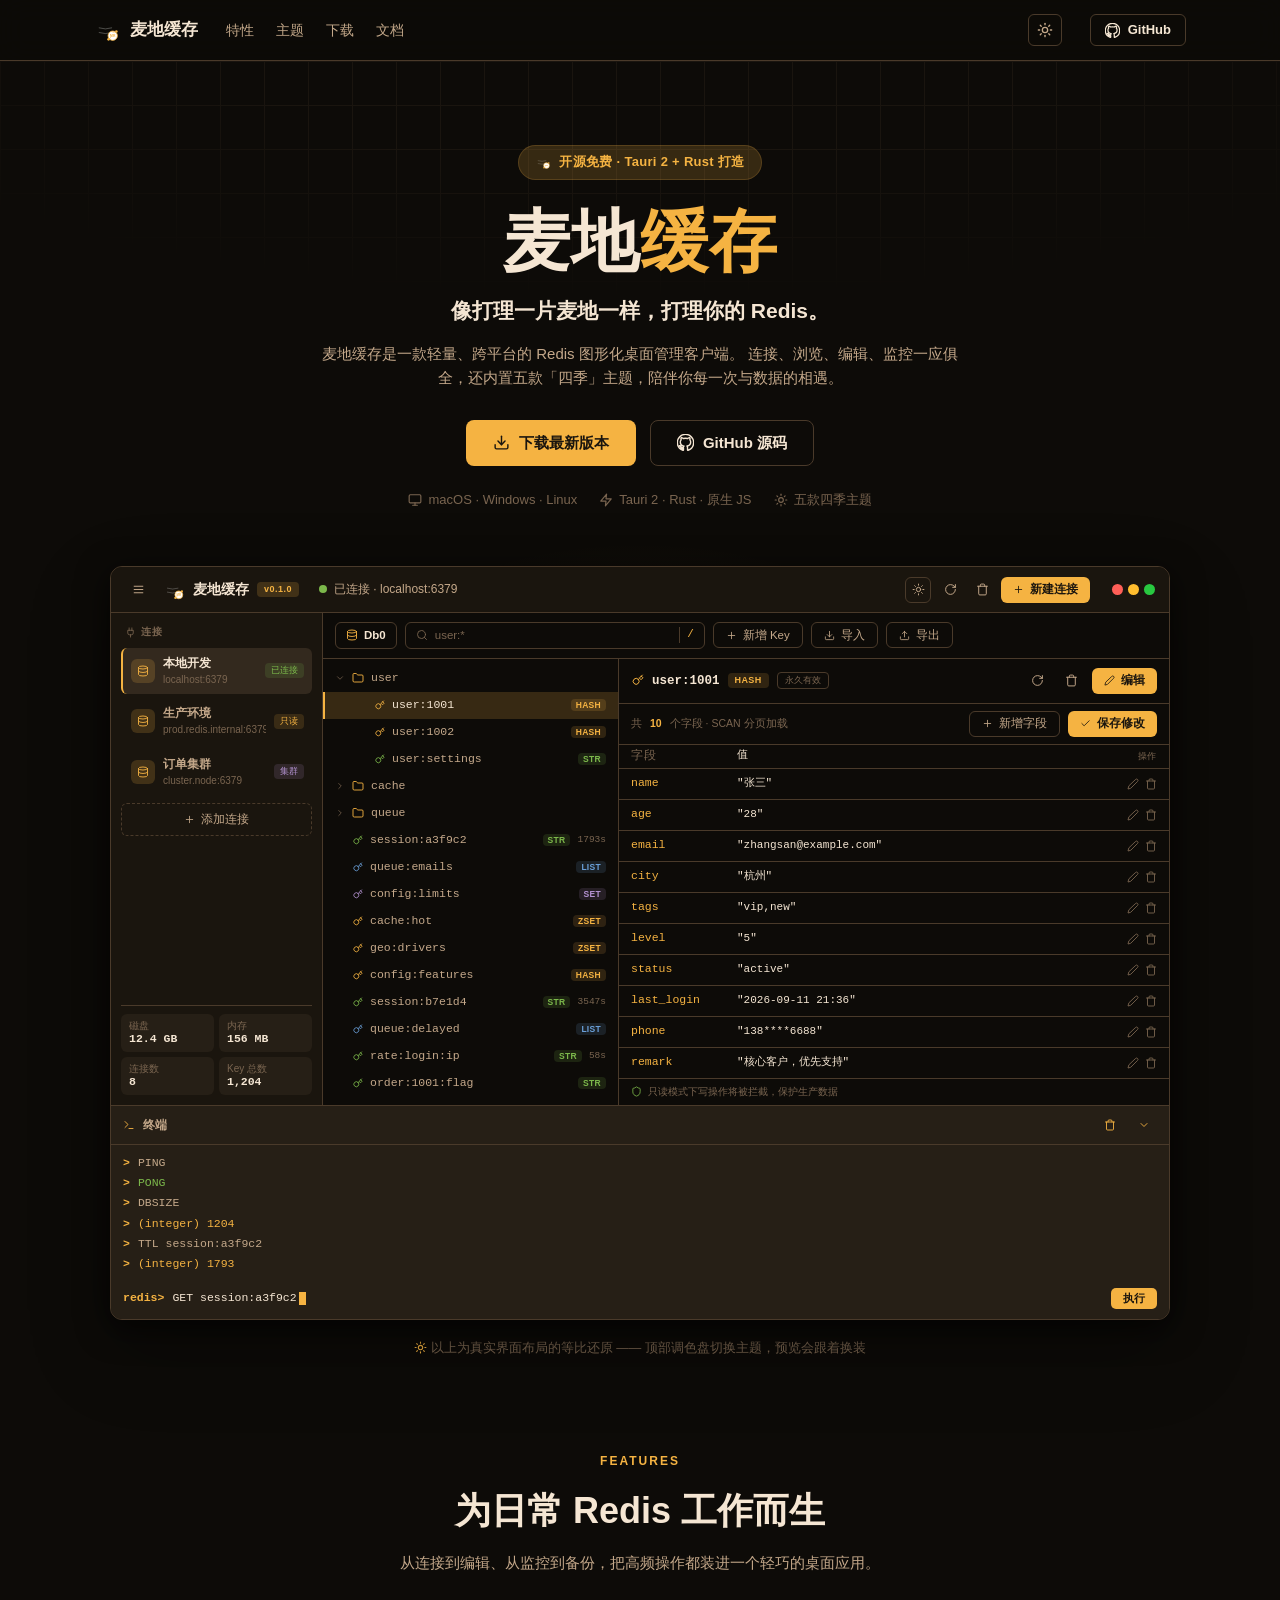
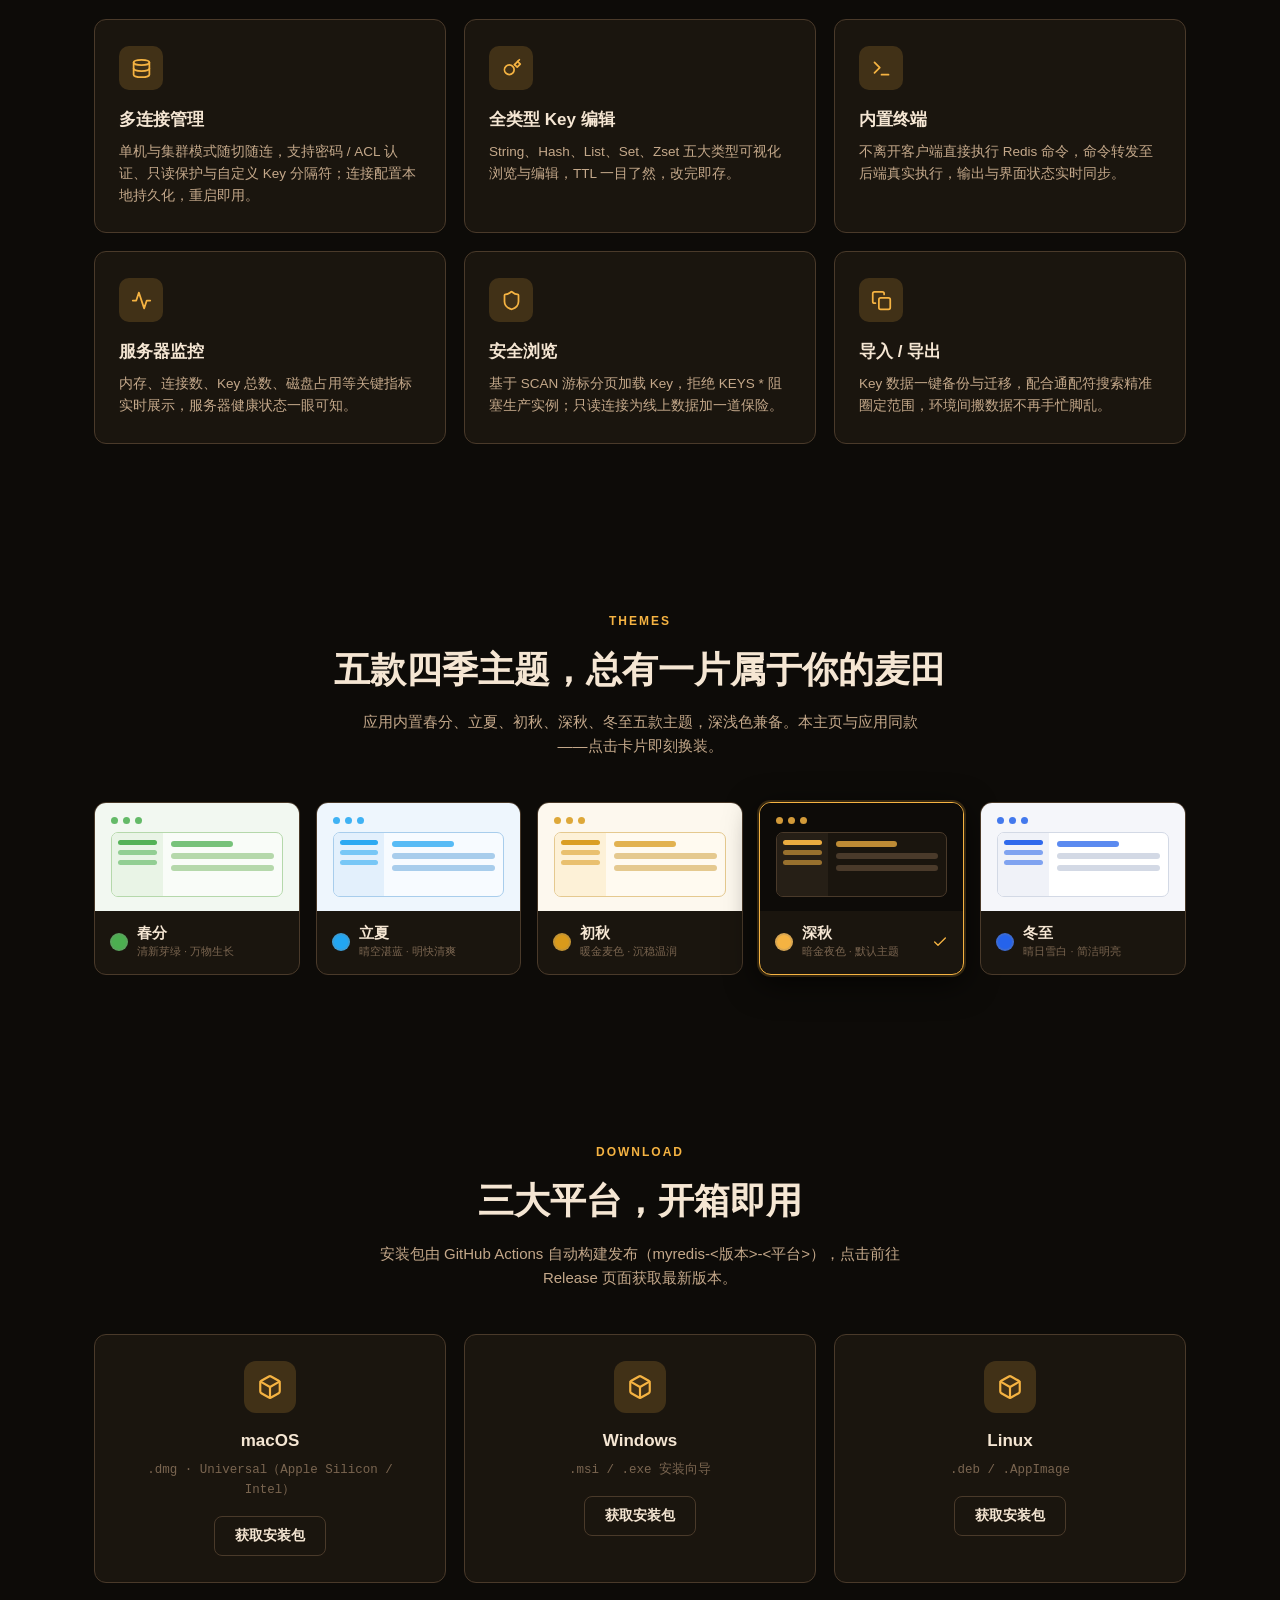
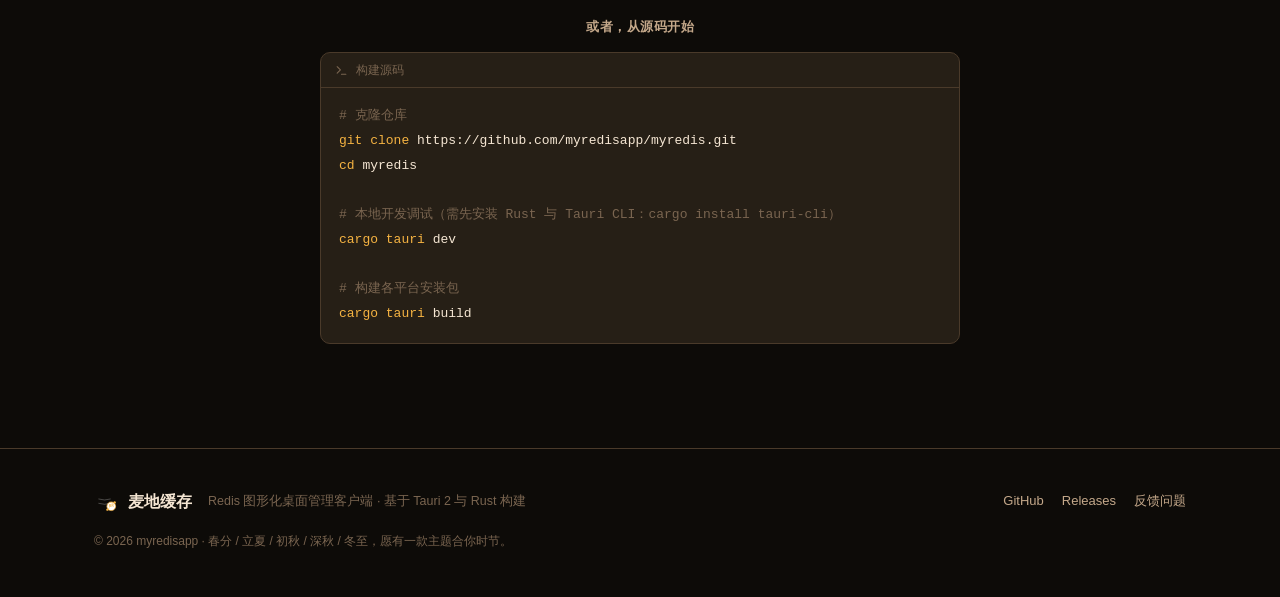
==== commit fcf5636c: "feat: add web site" ====
--- a/web/index.html
+++ b/web/index.html
@@ -345,7 +345,7 @@
         .m-win-controls .max { background: #28c840; }
 
         /* --- 模拟主体 --- */
-        .m-body { display: flex; flex: 1; min-height: 0; height: 436px; }
+        .m-body { display: flex; flex: 1; min-height: 0; height: 500px; }
         .m-side {
             width: 212px; flex-shrink: 0; border-right: 1px solid var(--border-color);
             background: var(--bg-secondary); display: flex; flex-direction: column; padding: 10px;
@@ -411,6 +411,7 @@
         .bg-hash { background: rgba(245, 179, 66, 0.15); }
         .bg-list { background: rgba(106, 159, 216, 0.15); }
         .bg-set { background: rgba(179, 146, 208, 0.15); }
+        .bg-zset { background: rgba(232, 169, 74, 0.15); }
 
         /* --- Key 详情 --- */
         .m-detail { flex: 1; display: flex; flex-direction: column; min-width: 0; }
@@ -746,7 +747,13 @@
                                         <div class="m-tree-row"><span class="tw"></span><svg class="icon kicon t-string"><use href="#i-key" /></svg><span class="kname">session:a3f9c2</span><span class="tbadge t-string bg-string">STR</span><span class="ttls">1793s</span></div>
                                         <div class="m-tree-row"><span class="tw"></span><svg class="icon kicon t-list"><use href="#i-key" /></svg><span class="kname">queue:emails</span><span class="tbadge t-list bg-list">LIST</span></div>
                                         <div class="m-tree-row"><span class="tw"></span><svg class="icon kicon t-set"><use href="#i-key" /></svg><span class="kname">config:limits</span><span class="tbadge t-set bg-set">SET</span></div>
-                                        <div class="m-tree-row"><span class="tw"></span><svg class="icon kicon t-hash"><use href="#i-key" /></svg><span class="kname">cache:hot</span><span class="tbadge t-hash bg-hash">ZSET</span></div>
+                                        <div class="m-tree-row"><span class="tw"></span><svg class="icon kicon t-hash"><use href="#i-key" /></svg><span class="kname">cache:hot</span><span class="tbadge t-hash bg-zset">ZSET</span></div>
+                                        <div class="m-tree-row"><span class="tw"></span><svg class="icon kicon t-hash"><use href="#i-key" /></svg><span class="kname">geo:drivers</span><span class="tbadge t-hash bg-zset">ZSET</span></div>
+                                        <div class="m-tree-row"><span class="tw"></span><svg class="icon kicon t-hash"><use href="#i-key" /></svg><span class="kname">config:features</span><span class="tbadge t-hash bg-hash">HASH</span></div>
+                                        <div class="m-tree-row"><span class="tw"></span><svg class="icon kicon t-string"><use href="#i-key" /></svg><span class="kname">session:b7e1d4</span><span class="tbadge t-string bg-string">STR</span><span class="ttls">3547s</span></div>
+                                        <div class="m-tree-row"><span class="tw"></span><svg class="icon kicon t-list"><use href="#i-key" /></svg><span class="kname">queue:delayed</span><span class="tbadge t-list bg-list">LIST</span></div>
+                                        <div class="m-tree-row"><span class="tw"></span><svg class="icon kicon t-string"><use href="#i-key" /></svg><span class="kname">rate:login:ip</span><span class="tbadge t-string bg-string">STR</span><span class="ttls">58s</span></div>
+                                        <div class="m-tree-row"><span class="tw"></span><svg class="icon kicon t-string"><use href="#i-key" /></svg><span class="kname">order:1001:flag</span><span class="tbadge t-string bg-string">STR</span></div>
                                     </div>
                                     <!-- Key 详情 -->
                                     <div class="m-detail">
@@ -761,7 +768,7 @@
                                             <span class="m-btn"><svg class="icon"><use href="#i-edit" /></svg>编辑</span>
                                         </div>
                                         <div class="m-detail-sub">
-                                            共 <span class="count">4</span> 个字段 · SCAN 分页加载
+                                            共 <span class="count">10</span> 个字段 · SCAN 分页加载
                                             <span class="m-spacer"></span>
                                             <span class="m-btn ghost"><svg class="icon"><use href="#i-plus" /></svg>新增字段</span>
                                             <span class="m-btn"><svg class="icon"><use href="#i-check" /></svg>保存修改</span>
@@ -773,6 +780,11 @@
                                             <div class="m-tr"><span class="fname">email</span><span class="fval">"zhangsan@example.com"</span><span class="fact"><svg class="icon"><use href="#i-edit" /></svg><svg class="icon"><use href="#i-trash" /></svg></span></div>
                                             <div class="m-tr"><span class="fname">city</span><span class="fval">"杭州"</span><span class="fact"><svg class="icon"><use href="#i-edit" /></svg><svg class="icon"><use href="#i-trash" /></svg></span></div>
                                             <div class="m-tr"><span class="fname">tags</span><span class="fval">"vip,new"</span><span class="fact"><svg class="icon"><use href="#i-edit" /></svg><svg class="icon"><use href="#i-trash" /></svg></span></div>
+                                            <div class="m-tr"><span class="fname">level</span><span class="fval">"5"</span><span class="fact"><svg class="icon"><use href="#i-edit" /></svg><svg class="icon"><use href="#i-trash" /></svg></span></div>
+                                            <div class="m-tr"><span class="fname">status</span><span class="fval">"active"</span><span class="fact"><svg class="icon"><use href="#i-edit" /></svg><svg class="icon"><use href="#i-trash" /></svg></span></div>
+                                            <div class="m-tr"><span class="fname">last_login</span><span class="fval">"2026-09-11 21:36"</span><span class="fact"><svg class="icon"><use href="#i-edit" /></svg><svg class="icon"><use href="#i-trash" /></svg></span></div>
+                                            <div class="m-tr"><span class="fname">phone</span><span class="fval">"138****6688"</span><span class="fact"><svg class="icon"><use href="#i-edit" /></svg><svg class="icon"><use href="#i-trash" /></svg></span></div>
+                                            <div class="m-tr"><span class="fname">remark</span><span class="fval">"核心客户，优先支持"</span><span class="fact"><svg class="icon"><use href="#i-edit" /></svg><svg class="icon"><use href="#i-trash" /></svg></span></div>
                                         </div>
                                         <div class="m-detail-foot"><svg class="icon"><use href="#i-shield" /></svg>只读模式下写操作将被拦截，保护生产数据</div>
                                     </div>
@@ -787,6 +799,8 @@
                                 <div><span class="lp">&gt;</span><span class="lo ok">PONG</span></div>
                                 <div><span class="lp">&gt;</span><span class="lo">DBSIZE</span></div>
                                 <div><span class="lp">&gt;</span><span class="lo num">(integer) 1204</span></div>
+                                <div><span class="lp">&gt;</span><span class="lo">TTL session:a3f9c2</span></div>
+                                <div><span class="lp">&gt;</span><span class="lo num">(integer) 1793</span></div>
                             </div>
                             <div class="m-term-input">
                                 <span class="lbl">redis&gt;</span>
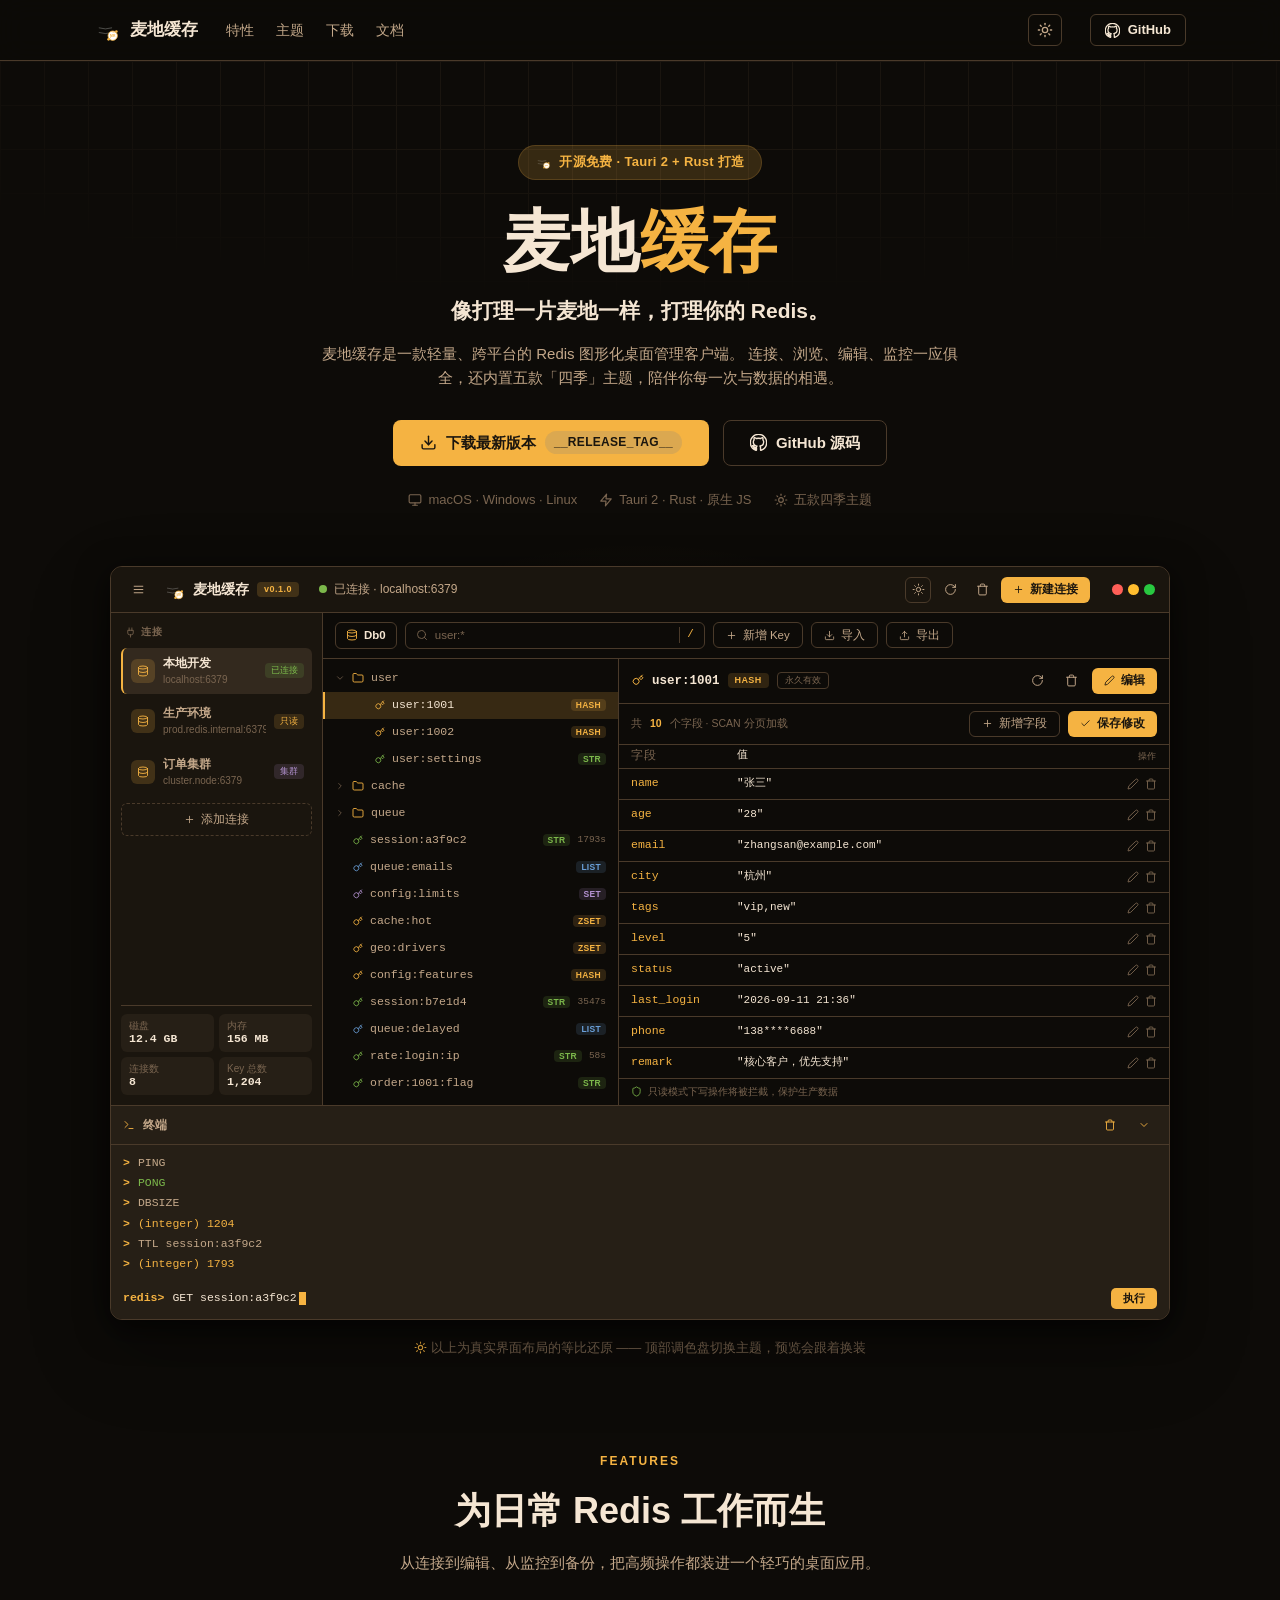
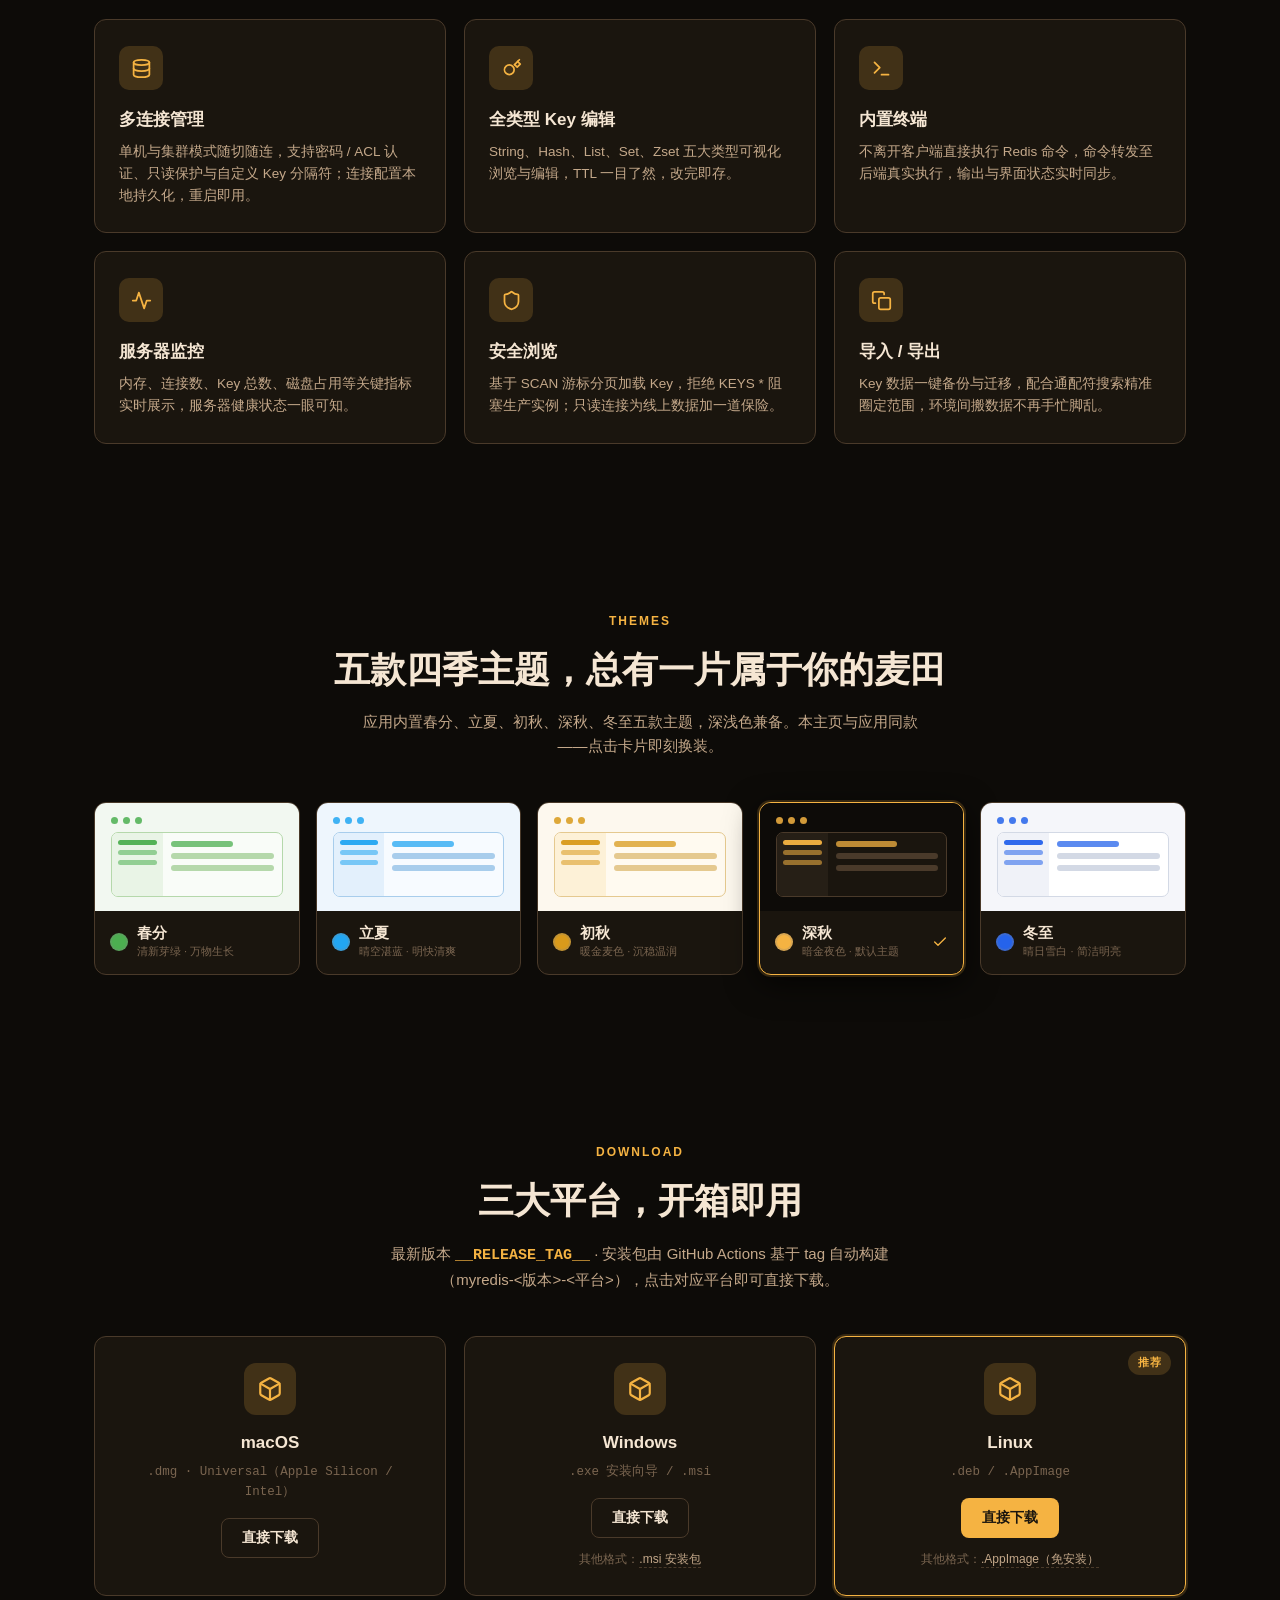
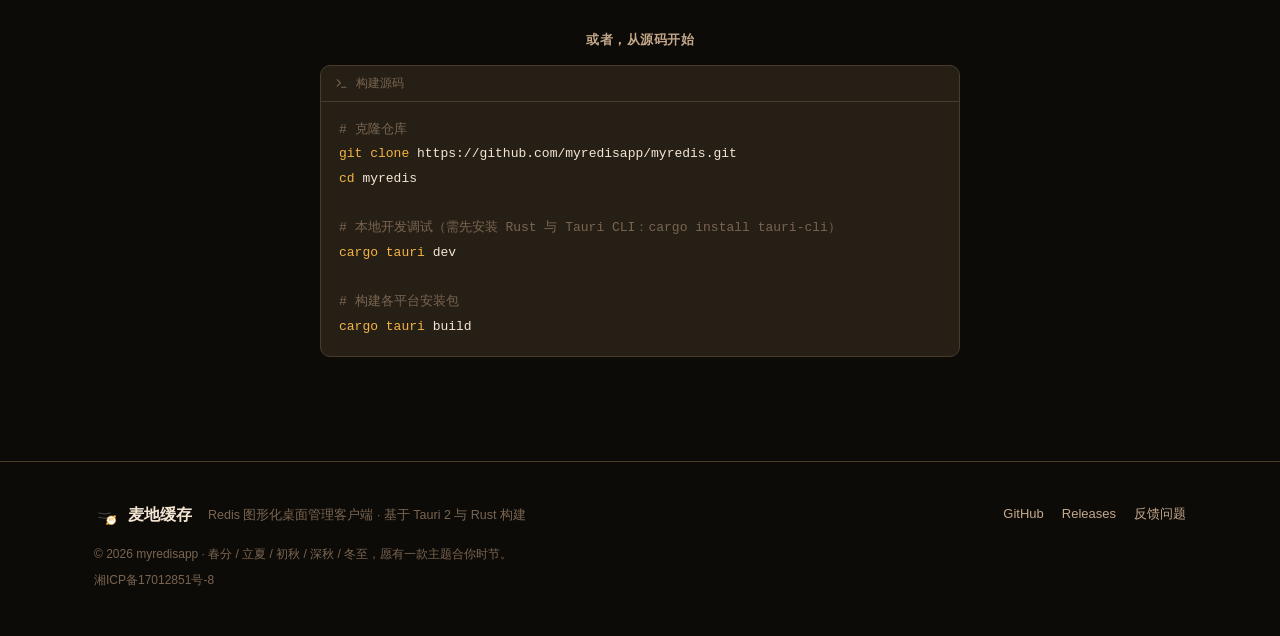
==== commit 06c7339e: "feat: update web site" ====
--- a/web/index.html
+++ b/web/index.html
@@ -514,6 +514,7 @@
         /* 下载区 */
         .dl-grid { display: grid; grid-template-columns: repeat(auto-fit, minmax(260px, 1fr)); gap: 18px; }
         .dl-card {
+            position: relative;
             background: var(--bg-secondary); border: 1px solid var(--border-color);
             border-radius: 12px; padding: 26px 24px; text-align: center; transition: all 0.25s ease;
         }
@@ -523,6 +524,19 @@
         .dl-card h3 { margin-top: 14px; font-size: 17px; font-weight: 700; }
         .dl-card .fmt { margin-top: 6px; font-size: 12.5px; color: var(--text-muted); font-family: var(--mono); }
         .dl-card .btn { margin-top: 16px; height: 40px; padding: 0 20px; font-size: 13.5px; }
+        .dl-badge {
+            position: absolute; top: 14px; right: 14px;
+            font-size: 11px; font-weight: 700; letter-spacing: 0.5px;
+            padding: 3px 10px; border-radius: 999px;
+            background: var(--accent-dim); color: var(--accent);
+        }
+        .dl-card.recommended { border-color: var(--accent); box-shadow: 0 0 0 2px var(--accent-dim); }
+        .dl-card.recommended:hover { box-shadow: 0 0 0 2px var(--accent-dim), var(--shadow); }
+        .dl-alt { margin-top: 12px; font-size: 12px; color: var(--text-muted); }
+        .dl-alt a { color: var(--text-secondary); border-bottom: 1px dashed var(--border-color); padding-bottom: 1px; cursor: pointer; }
+        .dl-alt a:hover { color: var(--accent); border-bottom-color: var(--accent); }
+        .ver-num { color: var(--accent); font-weight: 700; font-family: var(--mono); }
+        .btn .ver-pill { font-size: 12px; font-weight: 700; letter-spacing: 0.3px; padding: 2px 9px; border-radius: 999px; background: rgba(127, 127, 127, 0.22); }
         .source-block { margin-top: 34px; text-align: center; }
         .source-block .stitle { font-size: 13px; font-weight: 700; color: var(--text-secondary); letter-spacing: 0.5px; }
         .code-window {
@@ -546,6 +560,8 @@
         .footer-links { display: flex; gap: 18px; font-size: 13px; color: var(--text-secondary); }
         .footer-links a:hover { color: var(--accent); }
         .footer-bottom { margin-top: 18px; font-size: 12px; color: var(--text-muted); }
+        .footer-bottom + .footer-bottom { margin-top: 6px; }
+        .footer-bottom a:hover { color: var(--accent); }
 
         /* 响应式 */
         @media (max-width: 860px) {
@@ -653,9 +669,10 @@
                 连接、浏览、编辑、监控一应俱全，还内置五款「四季」主题，陪伴你每一次与数据的相遇。
             </p>
             <div class="hero-ctas">
-                <a class="btn btn-primary" href="https://github.com/myredisapp/myredis/releases/latest" target="_blank" rel="noopener">
+                <a class="btn btn-primary" href="#download">
                     <svg class="icon" aria-hidden="true"><use href="#i-download" /></svg>
                     下载最新版本
+                    <span class="ver-pill" id="heroVersion">__RELEASE_TAG__</span>
                 </a>
                 <a class="btn btn-ghost" href="https://github.com/myredisapp/myredis" target="_blank" rel="noopener">
                     <svg class="icon" aria-hidden="true"><use href="#i-github" /></svg>
@@ -900,26 +917,37 @@
             <div class="section-head reveal">
                 <div class="kicker">Download</div>
                 <h2>三大平台，开箱即用</h2>
-                <p>安装包由 GitHub Actions 自动构建发布（myredis-&lt;版本&gt;-&lt;平台&gt;），点击前往 Release 页面获取最新版本。</p>
+                <p>最新版本 <span class="ver-num" id="dlVersion">__RELEASE_TAG__</span> · 安装包由 GitHub Actions 基于 tag 自动构建（myredis-&lt;版本&gt;-&lt;平台&gt;），点击对应平台即可直接下载。</p>
             </div>
             <div class="dl-grid reveal">
-                <div class="dl-card">
+                <!-- 下载直链与版本号由流水线在发布时注入当前 tag，文件名与 release.yml 的 rename-artifacts.mjs 保持一致 -->
+                <div class="dl-card" data-platform="macos">
+                    <span class="dl-badge" hidden title="已根据你的操作系统自动推荐">推荐</span>
                     <div class="os"><svg class="icon" aria-hidden="true"><use href="#i-box" /></svg></div>
                     <h3>macOS</h3>
                     <div class="fmt">.dmg · Universal（Apple Silicon / Intel）</div>
-                    <a class="btn btn-ghost" href="https://github.com/myredisapp/myredis/releases/latest" target="_blank" rel="noopener">获取安装包</a>
-                </div>
-                <div class="dl-card">
+                    <a class="btn btn-primary dl-btn" data-asset="macos-universal.dmg"
+                       href="https://github.com/myredisapp/myredis/releases/download/__RELEASE_TAG__/myredis-__RELEASE_TAG__-macos-universal.dmg">直接下载</a>
+                </div>
+                <div class="dl-card" data-platform="windows">
+                    <span class="dl-badge" hidden title="已根据你的操作系统自动推荐">推荐</span>
                     <div class="os"><svg class="icon" aria-hidden="true"><use href="#i-box" /></svg></div>
                     <h3>Windows</h3>
-                    <div class="fmt">.msi / .exe 安装向导</div>
-                    <a class="btn btn-ghost" href="https://github.com/myredisapp/myredis/releases/latest" target="_blank" rel="noopener">获取安装包</a>
-                </div>
-                <div class="dl-card">
+                    <div class="fmt">.exe 安装向导 / .msi</div>
+                    <a class="btn btn-primary dl-btn" data-asset="windows-x64.exe"
+                       href="https://github.com/myredisapp/myredis/releases/download/__RELEASE_TAG__/myredis-__RELEASE_TAG__-windows-x64.exe">直接下载</a>
+                    <div class="dl-alt">其他格式：<a data-asset="windows-x64.msi"
+                       href="https://github.com/myredisapp/myredis/releases/download/__RELEASE_TAG__/myredis-__RELEASE_TAG__-windows-x64.msi">.msi 安装包</a></div>
+                </div>
+                <div class="dl-card" data-platform="linux">
+                    <span class="dl-badge" hidden title="已根据你的操作系统自动推荐">推荐</span>
                     <div class="os"><svg class="icon" aria-hidden="true"><use href="#i-box" /></svg></div>
                     <h3>Linux</h3>
                     <div class="fmt">.deb / .AppImage</div>
-                    <a class="btn btn-ghost" href="https://github.com/myredisapp/myredis/releases/latest" target="_blank" rel="noopener">获取安装包</a>
+                    <a class="btn btn-primary dl-btn" data-asset="linux-x64.deb"
+                       href="https://github.com/myredisapp/myredis/releases/download/__RELEASE_TAG__/myredis-__RELEASE_TAG__-linux-x64.deb">直接下载</a>
+                    <div class="dl-alt">其他格式：<a data-asset="linux-x64.AppImage"
+                       href="https://github.com/myredisapp/myredis/releases/download/__RELEASE_TAG__/myredis-__RELEASE_TAG__-linux-x64.AppImage">.AppImage（免安装）</a></div>
                 </div>
             </div>
             <div class="source-block reveal">
@@ -957,6 +985,7 @@
                 </div>
             </div>
             <div class="footer-bottom">© <span id="year">2026</span> myredisapp · 春分 / 立夏 / 初秋 / 深秋 / 冬至，愿有一款主题合你时节。</div>
+            <div class="footer-bottom"><a href="https://beian.miit.gov.cn/" target="_blank" rel="noopener noreferrer">湘ICP备17012851号-8</a></div>
         </div>
     </footer>
 
@@ -1049,6 +1078,63 @@
                 revealEls.forEach(function (el) { io.observe(el); });
             }
 
+            /* ==================== 版本号与直链下载 ==================== */
+            // 发布时流水线会把占位符统一替换为当前 tag（版本展示与下载直链都由 tag 推导）；
+            // 本地直接打开时占位符仍在，退回查询 GitHub 最新 Release。
+            var DOWNLOAD_BASE = 'https://github.com/myredisapp/myredis/releases/download/';
+            var RELEASE_TAG = '__RELEASE_TAG__';
+            var TAG_RE = /^[0-9A-Za-z.+-]+$/;
+
+            function assetUrl(tag, asset) {
+                return DOWNLOAD_BASE + tag + '/myredis-' + tag + '-' + asset;
+            }
+
+            function applyRelease(tag) {
+                if (!tag || !TAG_RE.test(tag)) return false;
+                ['heroVersion', 'dlVersion'].forEach(function (id) {
+                    var el = document.getElementById(id);
+                    if (el) el.textContent = tag;
+                });
+                document.querySelectorAll('[data-asset]').forEach(function (a) {
+                    a.setAttribute('href', assetUrl(tag, a.getAttribute('data-asset')));
+                });
+                return true;
+            }
+
+            // 按访问者的操作系统推荐平台；识别不出时默认推荐 Windows（用户面最广）
+            function detectPlatform() {
+                var ua = navigator.userAgent || '';
+                if (/Macintosh|Mac OS X/i.test(ua)) return 'macos';
+                if (/Windows/i.test(ua)) return 'windows';
+                if (/Linux/i.test(ua) && !/Android/i.test(ua)) return 'linux';
+                return 'windows';
+            }
+
+            var recCard = document.querySelector('.dl-card[data-platform="' + detectPlatform() + '"]');
+            if (recCard) {
+                recCard.classList.add('recommended');
+                var recBadge = recCard.querySelector('.dl-badge');
+                if (recBadge) recBadge.hidden = false;
+                var recBtn = recCard.querySelector('.dl-btn');
+                document.querySelectorAll('.dl-card .dl-btn').forEach(function (btn) {
+                    var on = btn === recBtn;
+                    btn.classList.toggle('btn-primary', on);
+                    btn.classList.toggle('btn-ghost', !on);
+                });
+            }
+
+            if (!applyRelease(RELEASE_TAG)) {
+                fetch('https://api.github.com/repos/myredisapp/myredis/releases/latest')
+                    .then(function (r) { return r.ok ? r.json() : null; })
+                    .then(function (d) { if (d && d.tag_name) applyRelease(d.tag_name); })
+                    .catch(function () {
+                        // 查不到版本时退回 Release 列表页，保证链接始终可用
+                        document.querySelectorAll('[data-asset]').forEach(function (a) {
+                            a.setAttribute('href', 'https://github.com/myredisapp/myredis/releases/latest');
+                        });
+                    });
+            }
+
             /* ==================== 杂项 ==================== */
             document.getElementById('year').textContent = new Date().getFullYear();
             // 首帧渲染后再开启过渡，避免载入时闪变
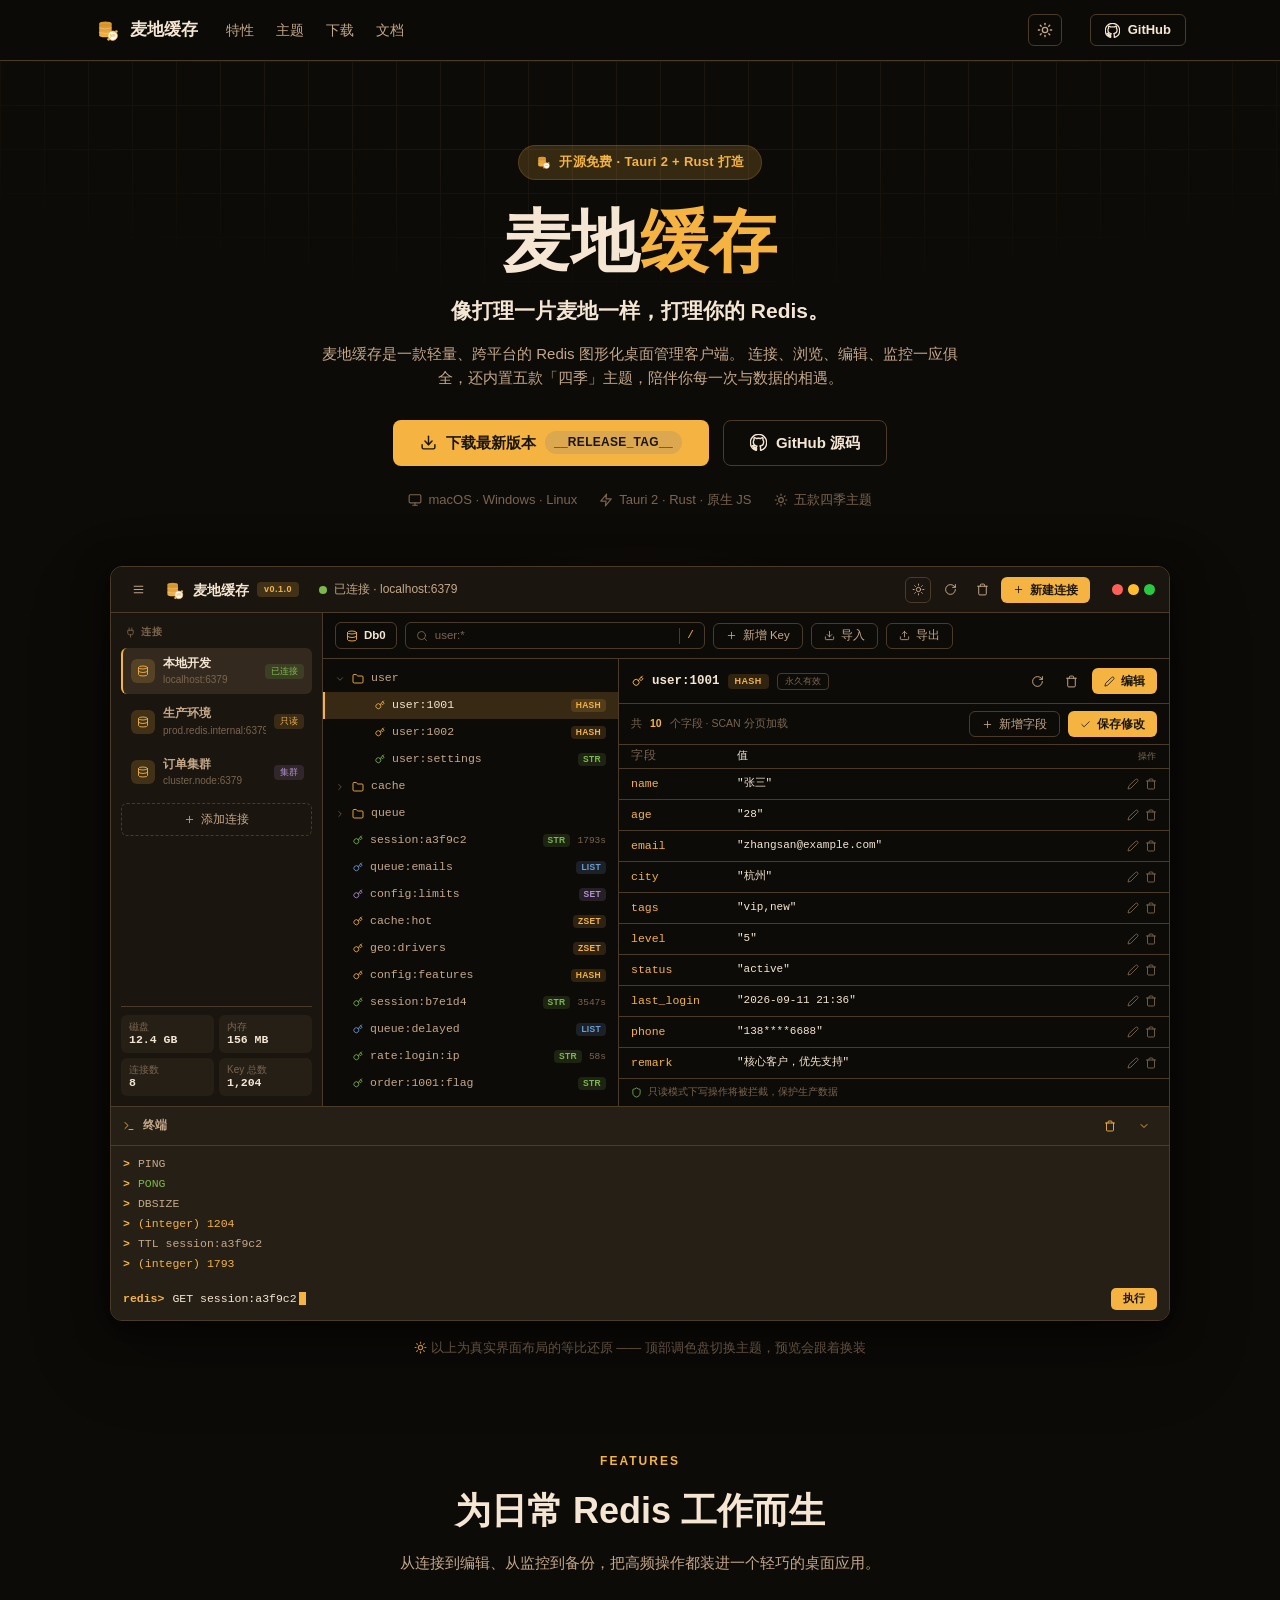
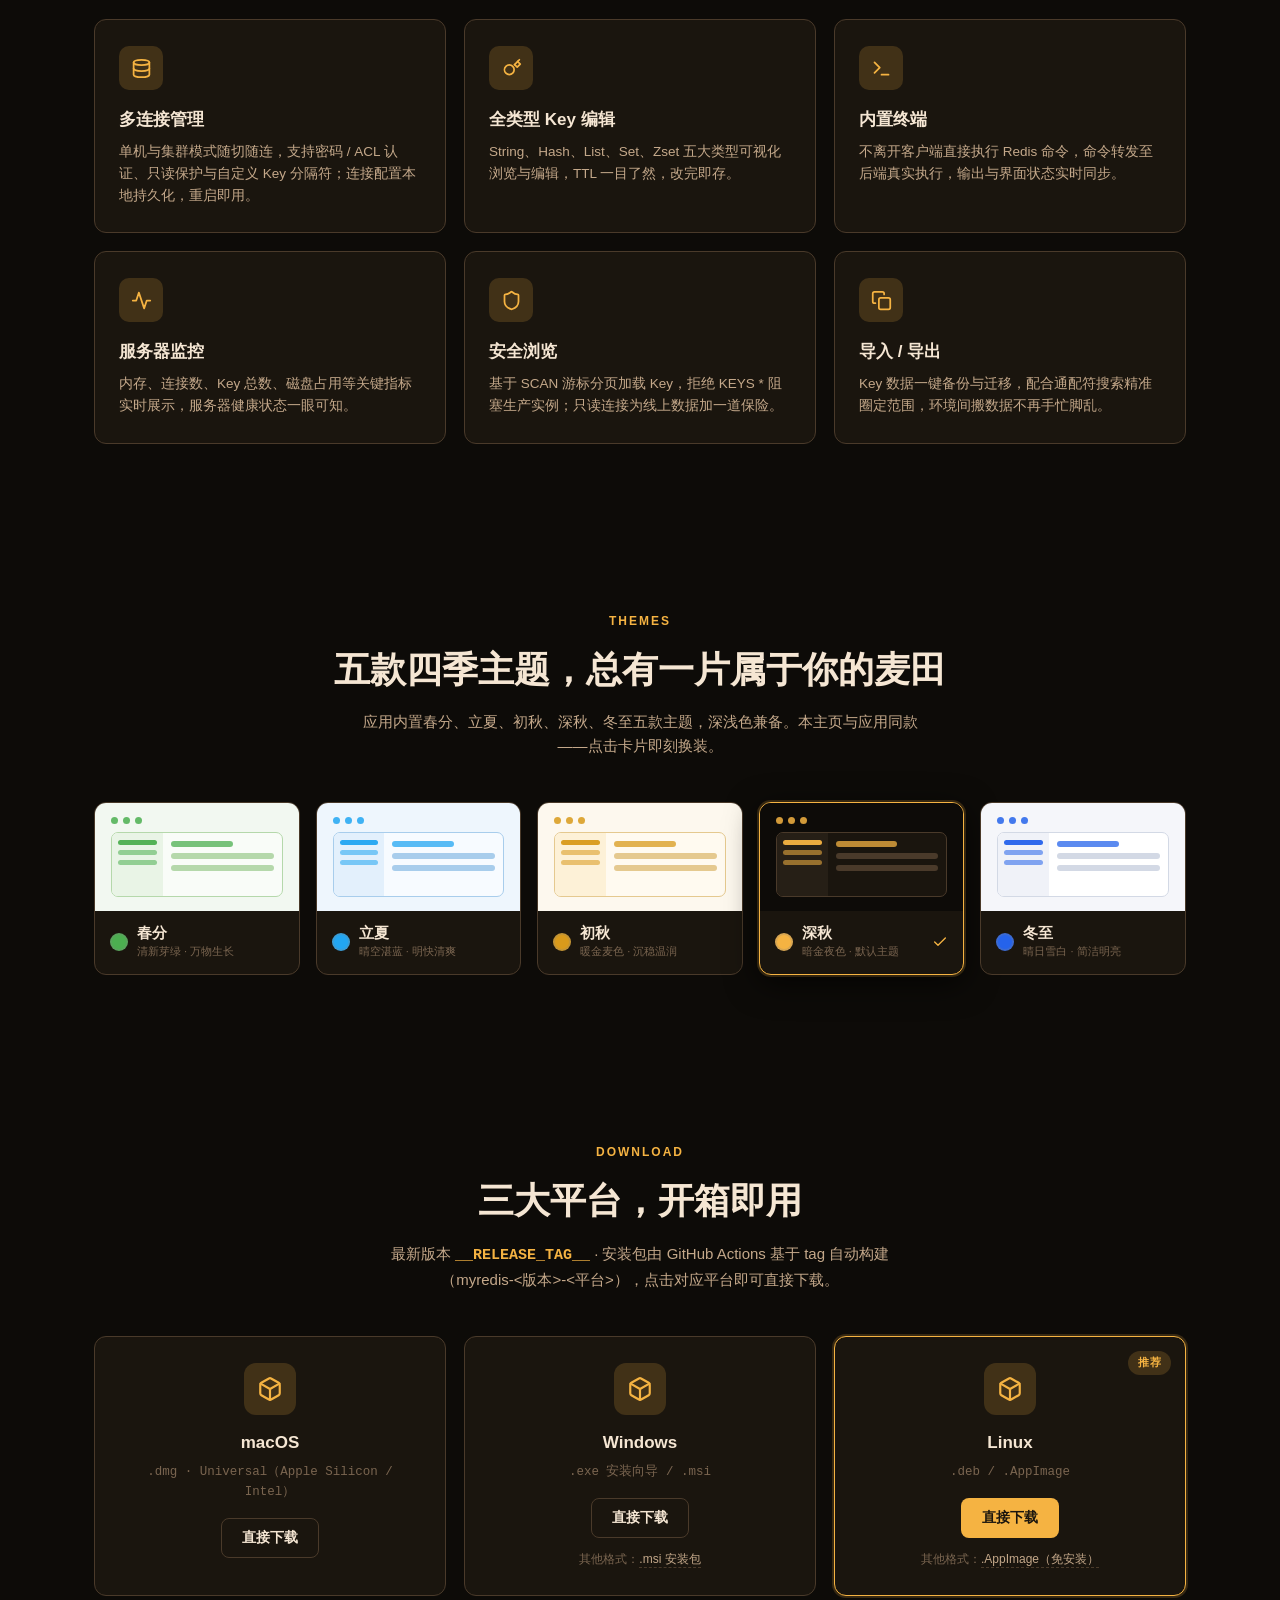
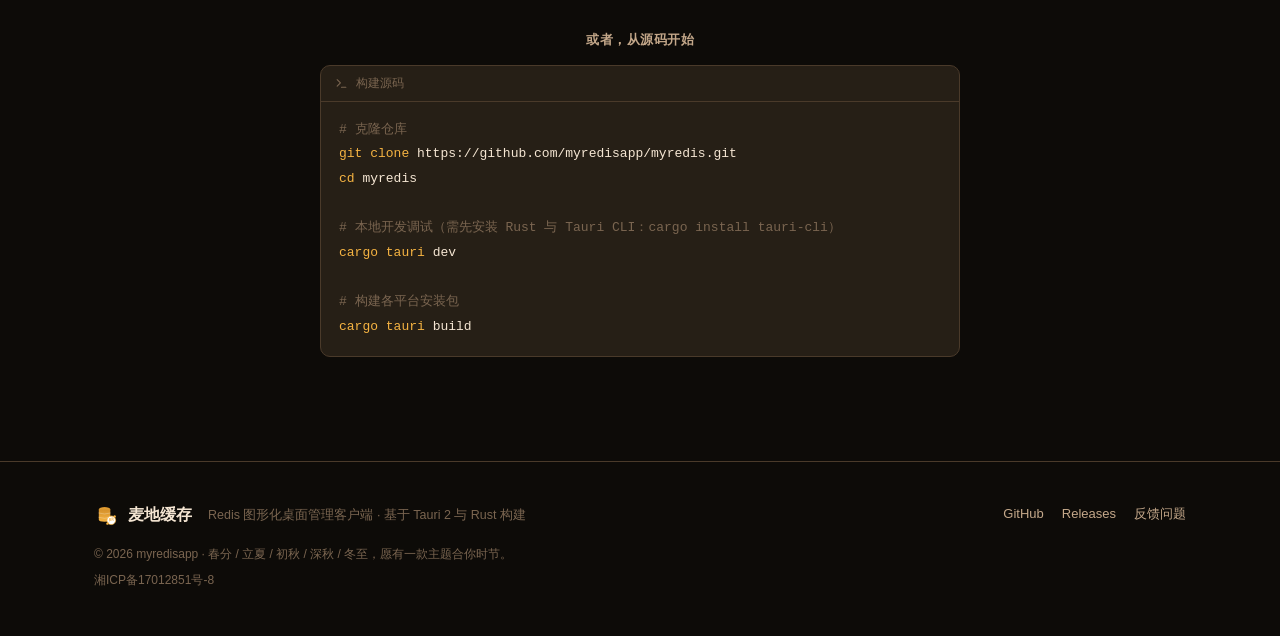
==== commit 4b0a5b44: "feat: update website" ====
--- a/web/index.html
+++ b/web/index.html
@@ -165,6 +165,9 @@
         a { color: inherit; text-decoration: none; }
         .container { max-width: 1140px; margin: 0 auto; padding: 0 24px; }
         section { scroll-margin-top: 76px; }
+        /* Logo 渐变颜色：走 CSS 规则以跟随四季主题（var() 在 SVG 表现属性中部分浏览器不生效） */
+        #md-logo-gradient .md-logo-stop-top { stop-color: var(--accent-hover); }
+        #md-logo-gradient .md-logo-stop-bottom { stop-color: var(--accent); }
         .icon { width: 1em; height: 1em; display: inline-block; vertical-align: -0.125em; fill: none; stroke: currentColor; stroke-width: 2; stroke-linecap: round; stroke-linejoin: round; flex-shrink: 0; }
 
         /* 滚动显现动画 */
@@ -574,11 +577,12 @@
 <body>
 
     <!-- ===== SVG 图标与 Logo 精灵 ===== -->
-    <svg style="display:none" aria-hidden="true">
+    <!-- 注意：不能用 display:none 隐藏，否则 <use> 引用 md-logo 渐变填充时圆柱主体不渲染 -->
+    <svg width="0" height="0" style="position:absolute" aria-hidden="true" focusable="false">
         <defs>
             <linearGradient id="md-logo-gradient" x1="0%" y1="0%" x2="0%" y2="100%">
-                <stop offset="0%" stop-color="var(--accent-hover)" />
-                <stop offset="100%" stop-color="var(--accent)" />
+                <stop class="md-logo-stop-top" offset="0%" stop-color="#d4902a" />
+                <stop class="md-logo-stop-bottom" offset="100%" stop-color="#f5b342" />
             </linearGradient>
         </defs>
         <!-- 麦地缓存 Logo（跟随主题色） -->
@@ -1123,17 +1127,50 @@
                 });
             }
 
-            if (!applyRelease(RELEASE_TAG)) {
-                fetch('https://api.github.com/repos/myredisapp/myredis/releases/latest')
-                    .then(function (r) { return r.ok ? r.json() : null; })
-                    .then(function (d) { if (d && d.tag_name) applyRelease(d.tag_name); })
-                    .catch(function () {
-                        // 查不到版本时退回 Release 列表页，保证链接始终可用
-                        document.querySelectorAll('[data-asset]').forEach(function (a) {
-                            a.setAttribute('href', 'https://github.com/myredisapp/myredis/releases/latest');
-                        });
-                    });
+            var RELEASES_PAGE = 'https://github.com/myredisapp/myredis/releases';
+            var RELEASES_API = 'https://api.github.com/repos/myredisapp/myredis/releases';
+
+            // 带超时的请求：api.github.com 在部分网络下会长时间挂起，不能让它无限期阻塞链接修正
+            function fetchJson(url) {
+                return new Promise(function (resolve, reject) {
+                    var timer = setTimeout(function () { reject(new Error('timeout')); }, 4000);
+                    fetch(url).then(function (r) {
+                        clearTimeout(timer);
+                        if (!r.ok) throw new Error('HTTP ' + r.status);
+                        return r.json();
+                    }).then(resolve, reject);
+                });
             }
+
+            // 实在拿不到版本号时，直链退回 Releases 列表页，保证点击永远不会落到无效地址
+            function linksToReleasesPage() {
+                document.querySelectorAll('[data-asset]').forEach(function (a) {
+                    a.setAttribute('href', RELEASES_PAGE);
+                });
+            }
+
+            var releaseReady = applyRelease(RELEASE_TAG);
+            if (!releaseReady) {
+                // 占位符未被流水线替换（本地预览场景）：查 GitHub 最新 Release 补全直链；
+                // latest 只认正式版，仓库只有预发布版时退回取列表第一条
+                fetchJson(RELEASES_API + '/latest')
+                    .catch(function () { return fetchJson(RELEASES_API + '?per_page=1'); })
+                    .then(function (d) {
+                        var tag = Array.isArray(d) ? (d[0] && d[0].tag_name) : (d && d.tag_name);
+                        releaseReady = applyRelease(tag);
+                        if (!releaseReady) linksToReleasesPage();
+                    })
+                    .catch(linksToReleasesPage);
+            }
+
+            // 兜底闸门：直链未就绪前点「直接下载」一律转去 Releases 页面，绝不跳到占位符地址
+            document.addEventListener('click', function (e) {
+                if (releaseReady) return;
+                var a = e.target && e.target.closest ? e.target.closest('a[data-asset]') : null;
+                if (!a) return;
+                e.preventDefault();
+                location.href = RELEASES_PAGE;
+            });
 
             /* ==================== 杂项 ==================== */
             document.getElementById('year').textContent = new Date().getFullYear();
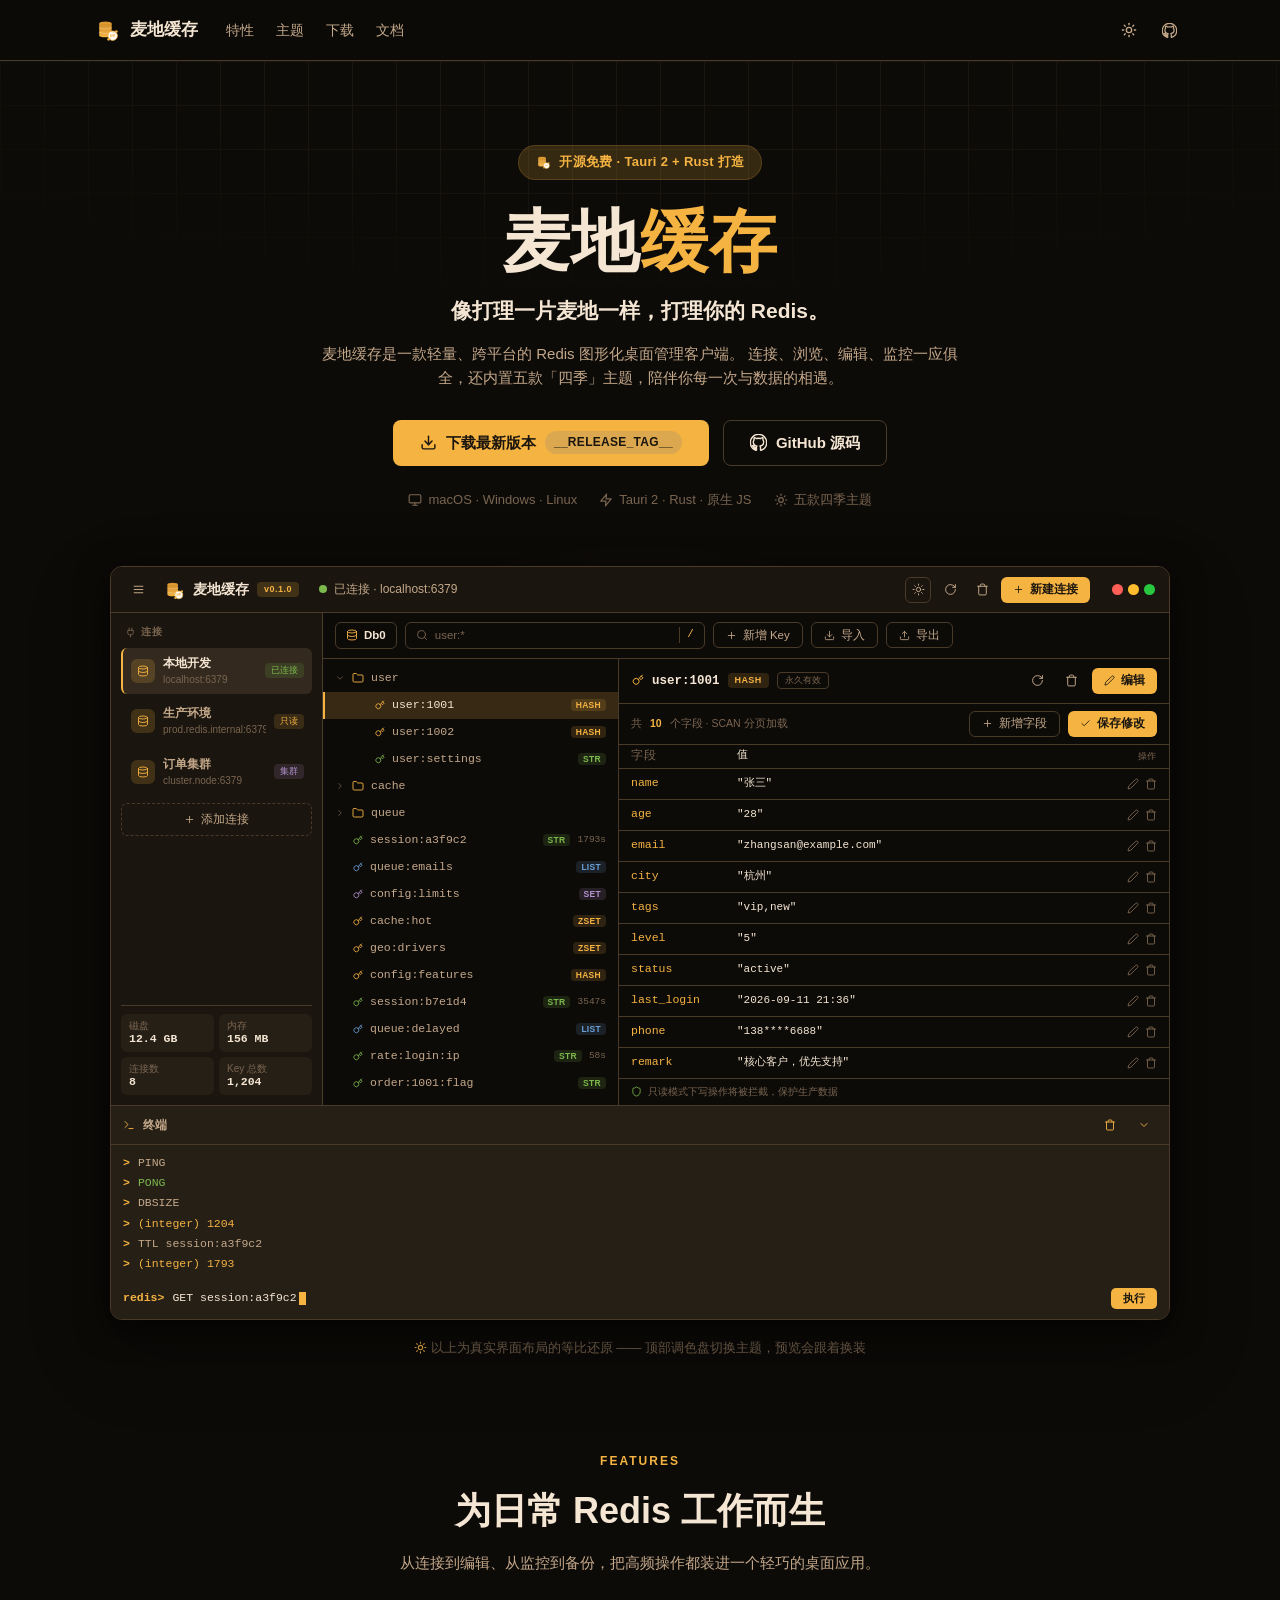
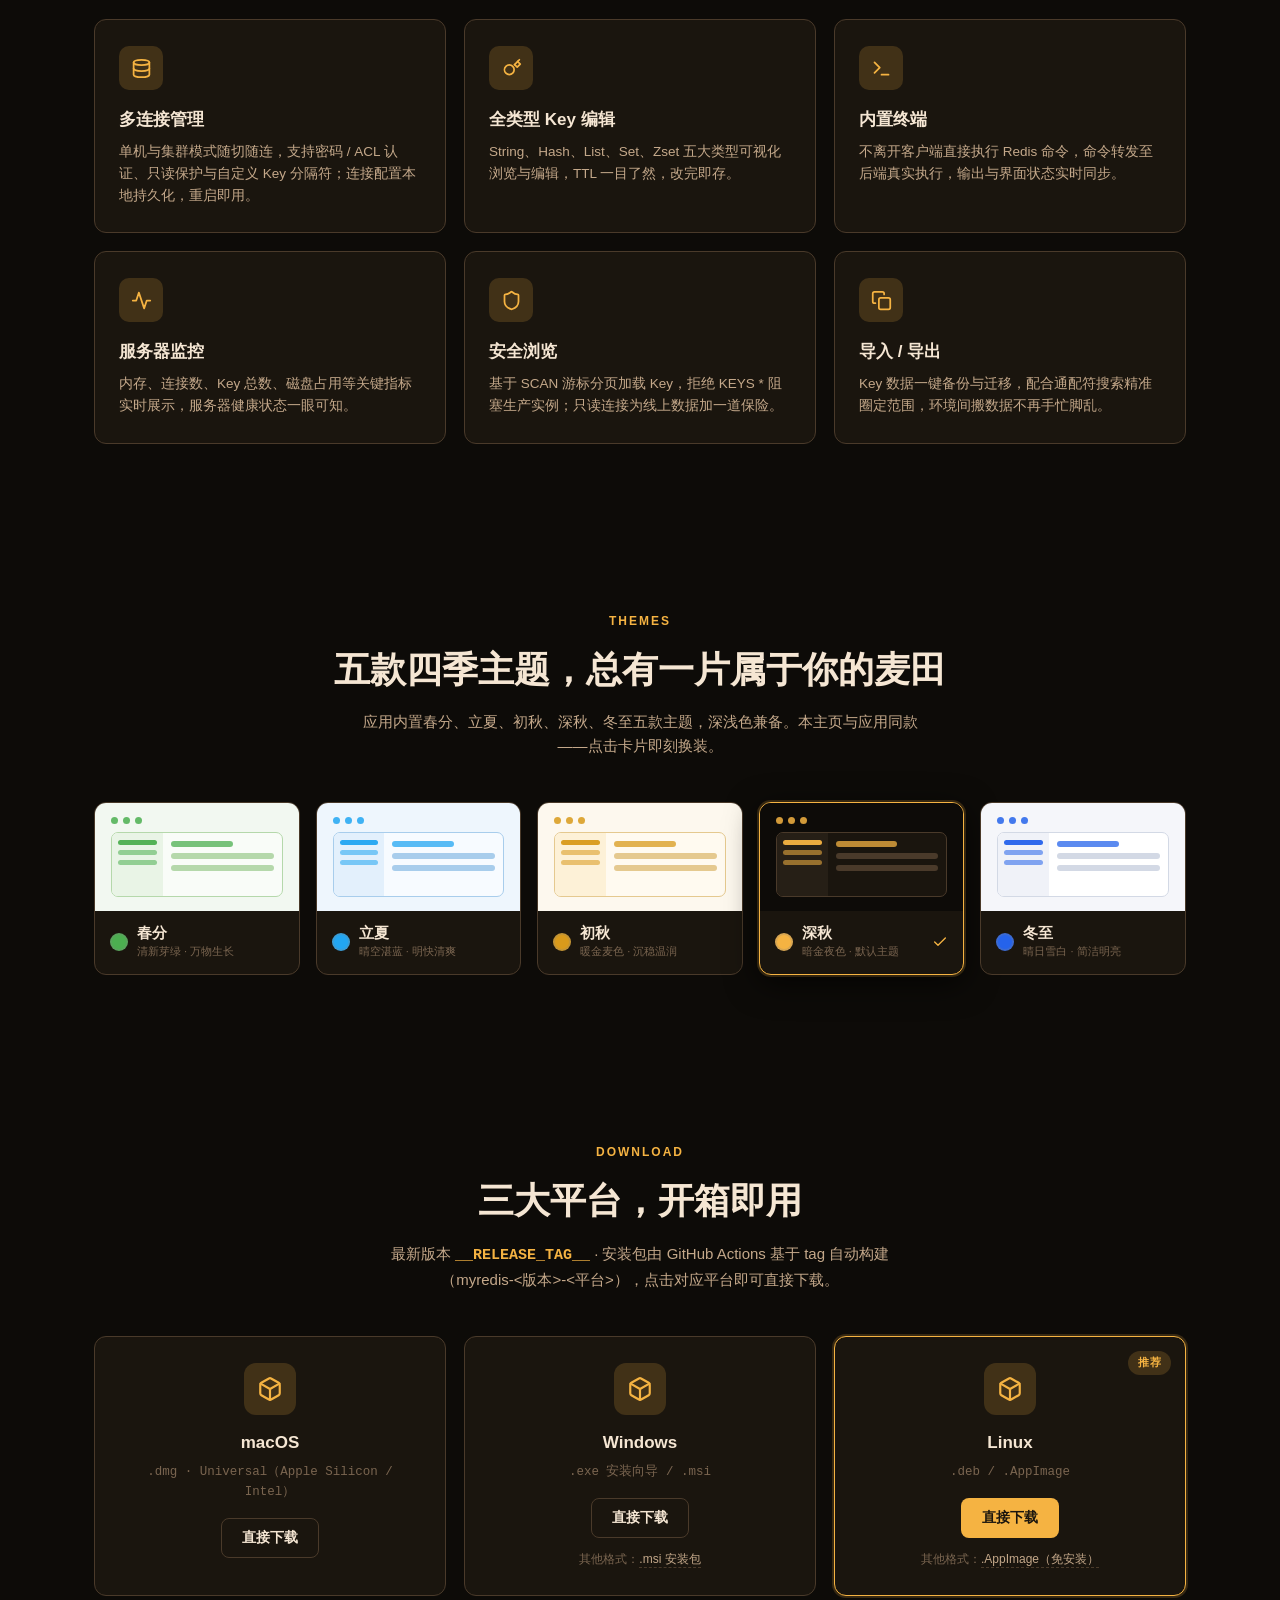
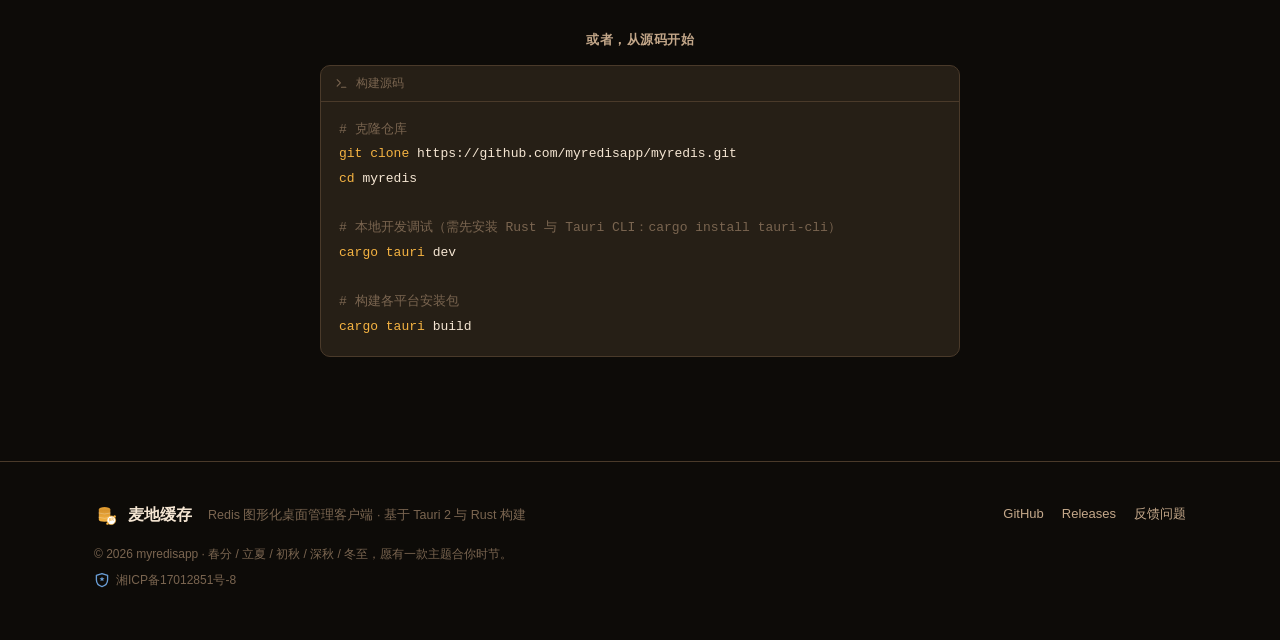
==== commit e6fcceaa: "feat: update website" ====
--- a/web/index.html
+++ b/web/index.html
@@ -212,14 +212,18 @@
         }
         .icon-btn:hover { background: var(--bg-hover); color: var(--text-primary); border-color: var(--accent); }
         .icon-btn .icon { width: 16px; height: 16px; }
-        .nav .github-btn {
-            display: inline-flex; align-items: center; gap: 8px;
-            height: 32px; padding: 0 14px; border-radius: 6px;
-            border: 1px solid var(--border-color); color: var(--text-primary);
-            font-size: 13px; font-weight: 600; transition: all 0.2s;
-        }
-        .nav .github-btn:hover { border-color: var(--accent); background: var(--bg-hover); }
-        .nav .github-btn .icon { width: 15px; height: 15px; }
+        /* 右上角图标组：两个独立、无边框的图标按钮 */
+        .nav .nav-actions { display: flex; align-items: center; gap: 6px; }
+        .nav .nav-actions .icon-btn,
+        .nav .nav-actions .github-btn {
+            display: inline-flex; align-items: center; justify-content: center;
+            width: 34px; height: 32px; border: none; border-radius: 6px;
+            background: transparent; color: var(--text-secondary);
+            cursor: pointer; transition: all 0.2s;
+        }
+        .nav .nav-actions .icon-btn:hover,
+        .nav .nav-actions .github-btn:hover { background: var(--bg-hover); color: var(--text-primary); }
+        .nav .nav-actions .github-btn .icon { width: 15px; height: 15px; }
 
         /* 主题下拉（与应用内一致） */
         .theme-dropdown { position: relative; }
@@ -565,6 +569,8 @@
         .footer-bottom { margin-top: 18px; font-size: 12px; color: var(--text-muted); }
         .footer-bottom + .footer-bottom { margin-top: 6px; }
         .footer-bottom a:hover { color: var(--accent); }
+        .footer-bottom .beian { display: inline-flex; align-items: center; gap: 6px; }
+        .footer-bottom .beian .icon { width: 16px; height: 16px; color: var(--blue); }
 
         /* 响应式 */
         @media (max-width: 860px) {
@@ -613,6 +619,7 @@
         <symbol id="i-download" viewBox="0 0 24 24"><path d="M21 15v4a2 2 0 0 1-2 2H5a2 2 0 0 1-2-2v-4"/><path d="m7 10 5 5 5-5"/><path d="M12 15V3"/></symbol>
         <symbol id="i-github" viewBox="0 0 24 24"><path d="M12 .5C5.65.5.5 5.65.5 12c0 5.08 3.29 9.39 7.86 10.91.58.11.79-.25.79-.55v-2.15c-3.2.7-3.87-1.36-3.87-1.36-.52-1.33-1.28-1.68-1.28-1.68-1.04-.71.08-.7.08-.7 1.15.08 1.76 1.18 1.76 1.18 1.03 1.75 2.69 1.25 3.35.95.1-.74.4-1.25.72-1.54-2.55-.29-5.24-1.28-5.24-5.68 0-1.26.45-2.28 1.18-3.09-.12-.29-.51-1.46.11-3.05 0 0 .96-.31 3.16 1.18a11 11 0 0 1 5.76 0c2.19-1.49 3.15-1.18 3.15-1.18.63 1.59.24 2.76.12 3.05.74.81 1.18 1.83 1.18 3.09 0 4.41-2.69 5.38-5.26 5.66.41.36.78 1.05.78 2.13v3.16c0 .3.2.67.8.55A11.51 11.51 0 0 0 23.5 12C23.5 5.65 18.35.5 12 .5Z"/></symbol>
         <symbol id="i-shield" viewBox="0 0 24 24"><path d="M20 13c0 5-3.5 7.5-7.66 8.95a1 1 0 0 1-.67-.01C7.5 20.5 4 18 4 13V6a1 1 0 0 1 1-1c2 0 4.5-1.2 6.24-2.72a1.17 1.17 0 0 1 1.52 0C14.51 3.81 17 5 19 5a1 1 0 0 1 1 1z"/></symbol>
+        <symbol id="i-police" viewBox="0 0 24 24"><path d="M12 2.4 20.4 5.2v6.5c0 5.1-3.6 8.9-8.4 10.2-4.8-1.3-8.4-5.1-8.4-10.2V5.2Z"/><path d="M12 6.6 13 9.22l2.8.14-2.18 1.77.73 2.71L12 12.3l-2.35 1.54.73-2.71L8.2 9.36l2.8-.14Z" fill="currentColor" stroke="none"/></symbol>
         <symbol id="i-zap" viewBox="0 0 24 24"><path d="M13 2 3 14h9l-1 8 10-12h-9l1-8z"/></symbol>
         <symbol id="i-activity" viewBox="0 0 24 24"><path d="M22 12h-4l-3 9L9 3l-3 9H2"/></symbol>
         <symbol id="i-edit" viewBox="0 0 24 24"><path d="M17 3a2.83 2.83 0 1 1 4 4L7.5 20.5 2 22l1.5-5.5Z"/></symbol>
@@ -639,23 +646,24 @@
                 <a href="https://github.com/myredisapp/myredis/blob/main/DEVELOPMENT.md" target="_blank" rel="noopener">文档</a>
             </div>
             <div class="spacer"></div>
-            <div class="theme-dropdown">
-                <button title="切换主题" id="btnTheme" class="icon-btn" aria-haspopup="menu" aria-expanded="false" aria-label="切换主题">
-                    <svg class="icon" aria-hidden="true"><use href="#i-sun" /></svg>
-                </button>
-                <div class="theme-menu" id="themeMenu" role="menu" aria-label="选择主题">
-                    <div class="theme-menu-title">选择主题</div>
-                    <div class="theme-option" role="menuitemradio" aria-checked="false" data-theme-value="spring"><span class="theme-swatch" style="background:#4caf50"></span>春分</div>
-                    <div class="theme-option" role="menuitemradio" aria-checked="false" data-theme-value="summer"><span class="theme-swatch" style="background:#22a6f2"></span>立夏</div>
-                    <div class="theme-option" role="menuitemradio" aria-checked="false" data-theme-value="golden"><span class="theme-swatch" style="background:#d99a1b"></span>初秋</div>
-                    <div class="theme-option" role="menuitemradio" aria-checked="false" data-theme-value="autumn"><span class="theme-swatch" style="background:#f5b342"></span>深秋</div>
-                    <div class="theme-option" role="menuitemradio" aria-checked="false" data-theme-value="winter"><span class="theme-swatch" style="background:#f5f6fa"></span>冬至</div>
-                </div>
-            </div>
-            <a class="github-btn" href="https://github.com/myredisapp/myredis" target="_blank" rel="noopener">
-                <svg class="icon" aria-hidden="true"><use href="#i-github" /></svg>
-                GitHub
-            </a>
+            <div class="nav-actions">
+                <div class="theme-dropdown">
+                    <button title="切换主题" id="btnTheme" class="icon-btn" aria-haspopup="menu" aria-expanded="false" aria-label="切换主题">
+                        <svg class="icon" aria-hidden="true"><use href="#i-sun" /></svg>
+                    </button>
+                    <div class="theme-menu" id="themeMenu" role="menu" aria-label="选择主题">
+                        <div class="theme-menu-title">选择主题</div>
+                        <div class="theme-option" role="menuitemradio" aria-checked="false" data-theme-value="spring"><span class="theme-swatch" style="background:#4caf50"></span>春分</div>
+                        <div class="theme-option" role="menuitemradio" aria-checked="false" data-theme-value="summer"><span class="theme-swatch" style="background:#22a6f2"></span>立夏</div>
+                        <div class="theme-option" role="menuitemradio" aria-checked="false" data-theme-value="golden"><span class="theme-swatch" style="background:#d99a1b"></span>初秋</div>
+                        <div class="theme-option" role="menuitemradio" aria-checked="false" data-theme-value="autumn"><span class="theme-swatch" style="background:#f5b342"></span>深秋</div>
+                        <div class="theme-option" role="menuitemradio" aria-checked="false" data-theme-value="winter"><span class="theme-swatch" style="background:#f5f6fa"></span>冬至</div>
+                    </div>
+                </div>
+                <a class="github-btn" href="https://github.com/myredisapp/myredis" target="_blank" rel="noopener" title="GitHub 仓库" aria-label="GitHub 仓库">
+                    <svg class="icon" aria-hidden="true"><use href="#i-github" /></svg>
+                </a>
+            </div>
         </div>
     </nav>
 
@@ -989,7 +997,7 @@
                 </div>
             </div>
             <div class="footer-bottom">© <span id="year">2026</span> myredisapp · 春分 / 立夏 / 初秋 / 深秋 / 冬至，愿有一款主题合你时节。</div>
-            <div class="footer-bottom"><a href="https://beian.miit.gov.cn/" target="_blank" rel="noopener noreferrer">湘ICP备17012851号-8</a></div>
+            <div class="footer-bottom"><span class="beian"><svg class="icon" aria-hidden="true"><use href="#i-police" /></svg><a href="https://beian.miit.gov.cn/" target="_blank" rel="noopener noreferrer">湘ICP备17012851号-8</a></span></div>
         </div>
     </footer>
 
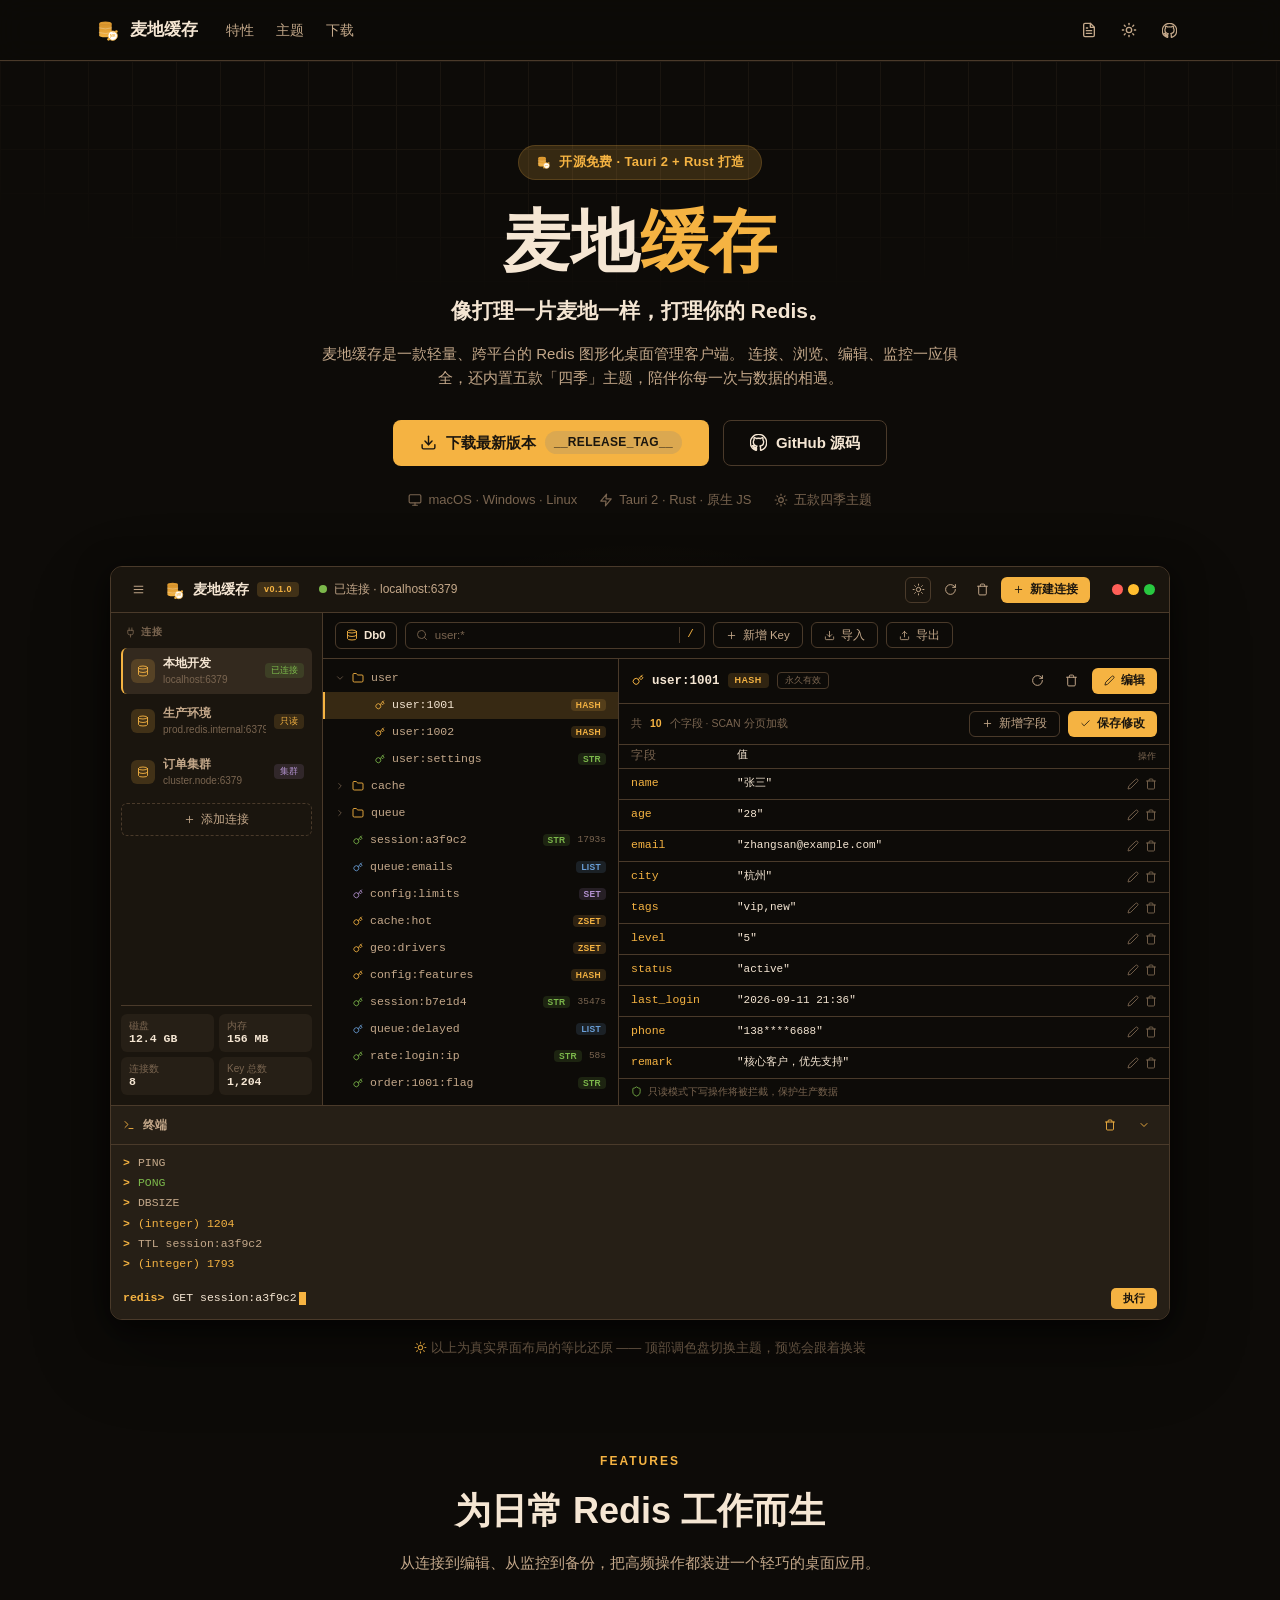
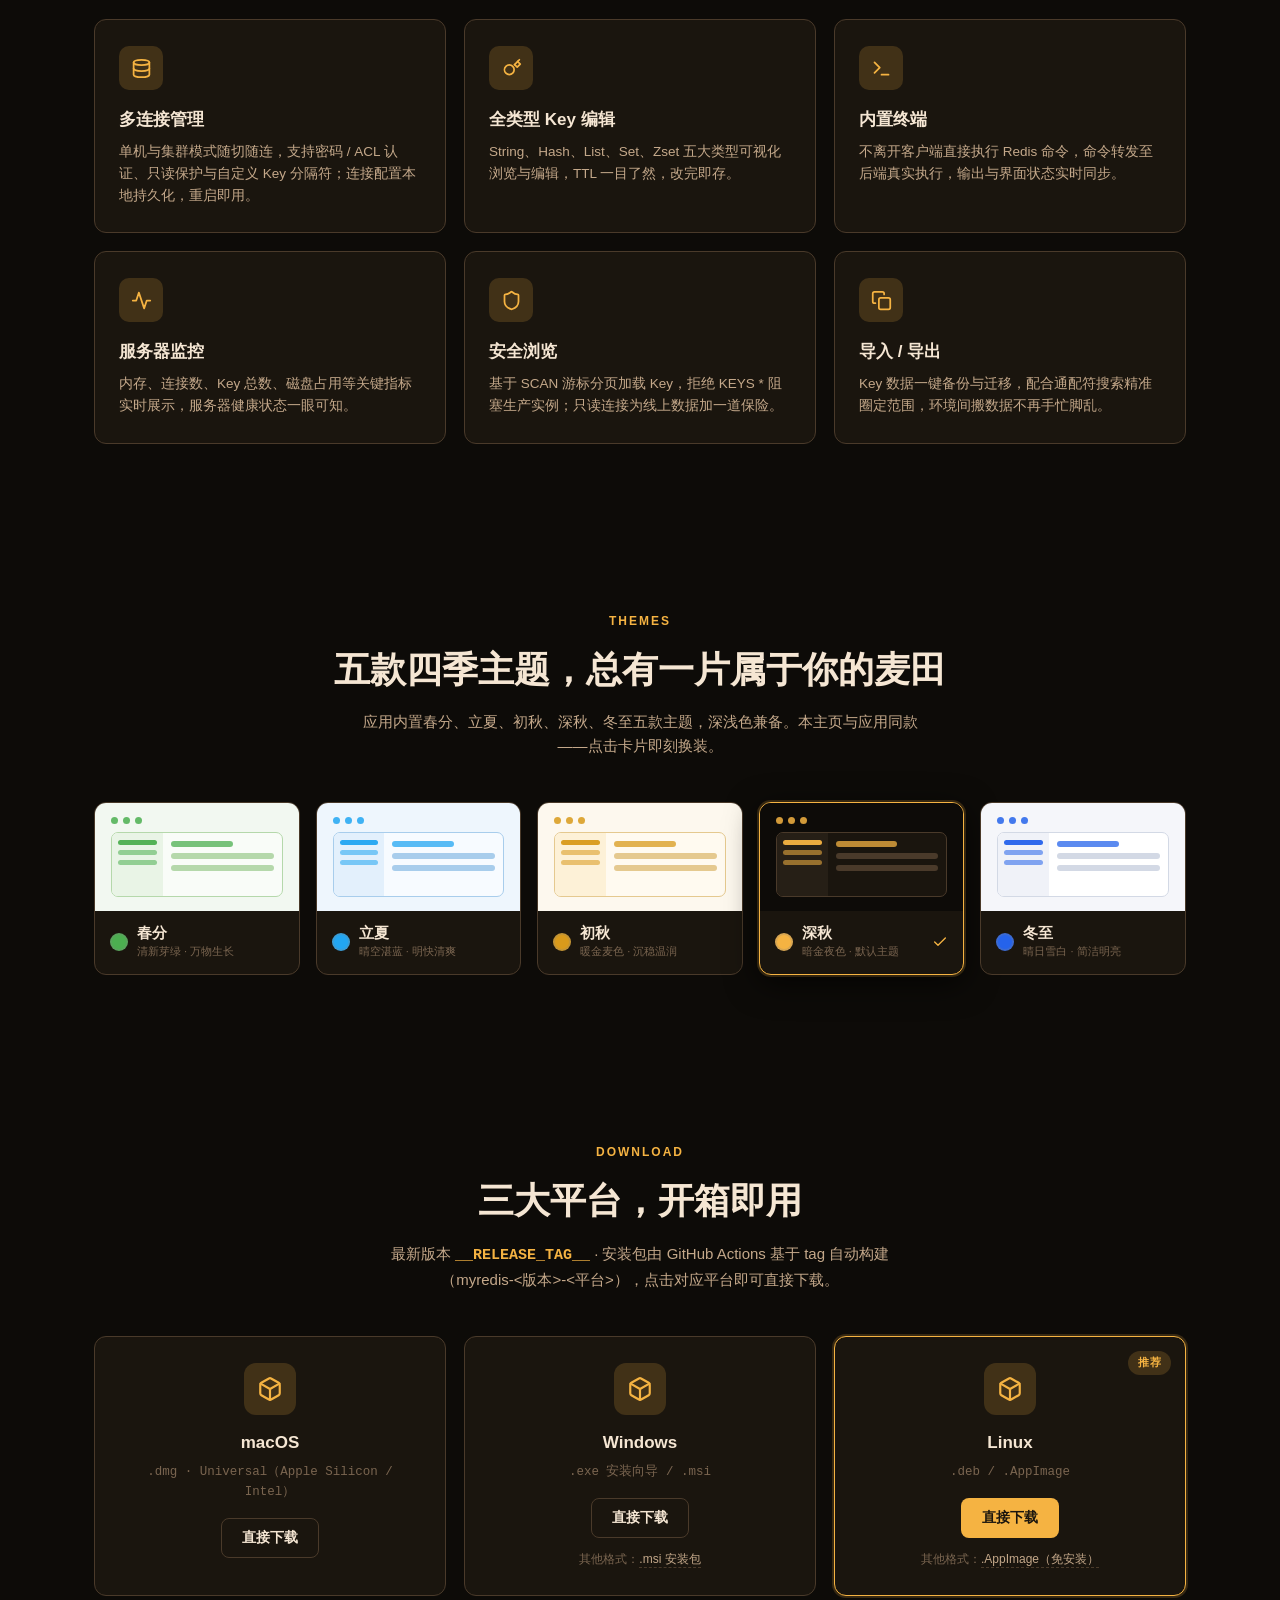
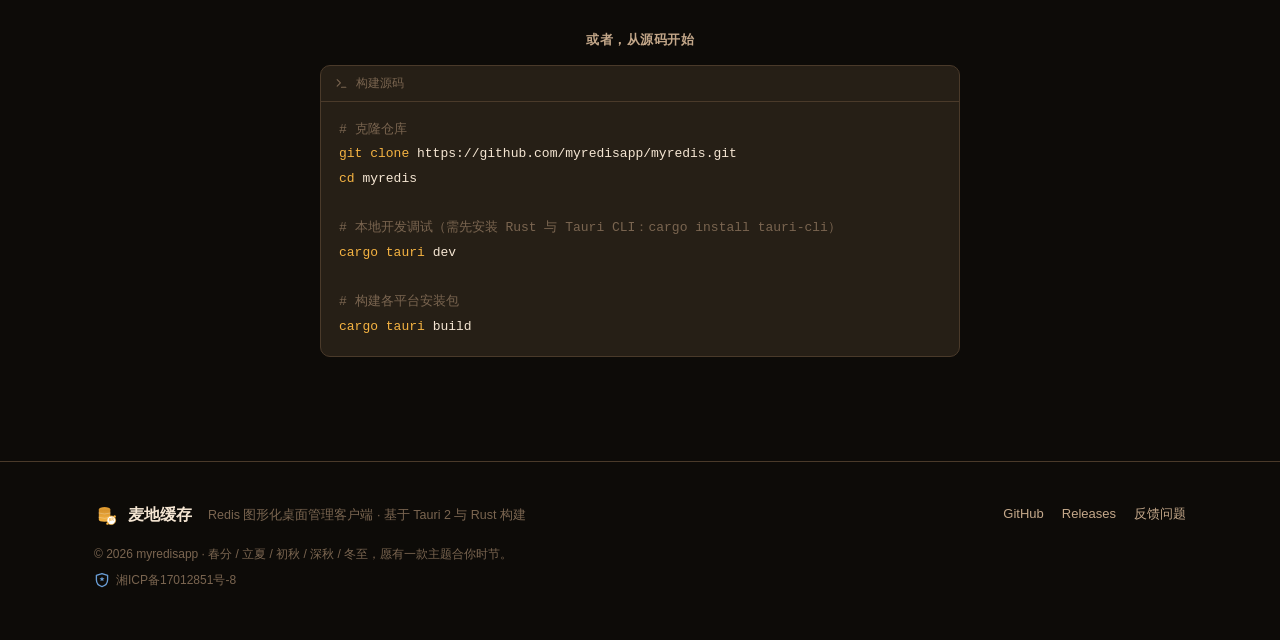
==== commit c5128b2e: "feat: add docs" ====
--- a/web/index.html
+++ b/web/index.html
@@ -617,6 +617,7 @@
         <symbol id="i-folder" viewBox="0 0 24 24"><path d="M20 20a2 2 0 0 0 2-2V8a2 2 0 0 0-2-2h-7.9a2 2 0 0 1-1.69-.9L9.6 3.9A2 2 0 0 0 7.93 3H4a2 2 0 0 0-2 2v13a2 2 0 0 0 2 2Z"/></symbol>
         <symbol id="i-key" viewBox="0 0 24 24"><path d="m21 2-2 2"/><path d="m15.5 7.5 3 3L22 7l-3-3"/><path d="m19 4-3.5 3.5"/><path d="M13.39 9.61a5.5 5.5 0 1 1-7.78 7.78 5.5 5.5 0 0 1 7.78-7.78Z"/></symbol>
         <symbol id="i-download" viewBox="0 0 24 24"><path d="M21 15v4a2 2 0 0 1-2 2H5a2 2 0 0 1-2-2v-4"/><path d="m7 10 5 5 5-5"/><path d="M12 15V3"/></symbol>
+        <symbol id="i-doc" viewBox="0 0 24 24"><path d="M14 2H6a2 2 0 0 0-2 2v16a2 2 0 0 0 2 2h12a2 2 0 0 0 2-2V8z"/><path d="M14 2v6h6"/><path d="M16 13H8"/><path d="M16 17H8"/><path d="M10 9H8"/></symbol>
         <symbol id="i-github" viewBox="0 0 24 24"><path d="M12 .5C5.65.5.5 5.65.5 12c0 5.08 3.29 9.39 7.86 10.91.58.11.79-.25.79-.55v-2.15c-3.2.7-3.87-1.36-3.87-1.36-.52-1.33-1.28-1.68-1.28-1.68-1.04-.71.08-.7.08-.7 1.15.08 1.76 1.18 1.76 1.18 1.03 1.75 2.69 1.25 3.35.95.1-.74.4-1.25.72-1.54-2.55-.29-5.24-1.28-5.24-5.68 0-1.26.45-2.28 1.18-3.09-.12-.29-.51-1.46.11-3.05 0 0 .96-.31 3.16 1.18a11 11 0 0 1 5.76 0c2.19-1.49 3.15-1.18 3.15-1.18.63 1.59.24 2.76.12 3.05.74.81 1.18 1.83 1.18 3.09 0 4.41-2.69 5.38-5.26 5.66.41.36.78 1.05.78 2.13v3.16c0 .3.2.67.8.55A11.51 11.51 0 0 0 23.5 12C23.5 5.65 18.35.5 12 .5Z"/></symbol>
         <symbol id="i-shield" viewBox="0 0 24 24"><path d="M20 13c0 5-3.5 7.5-7.66 8.95a1 1 0 0 1-.67-.01C7.5 20.5 4 18 4 13V6a1 1 0 0 1 1-1c2 0 4.5-1.2 6.24-2.72a1.17 1.17 0 0 1 1.52 0C14.51 3.81 17 5 19 5a1 1 0 0 1 1 1z"/></symbol>
         <symbol id="i-police" viewBox="0 0 24 24"><path d="M12 2.4 20.4 5.2v6.5c0 5.1-3.6 8.9-8.4 10.2-4.8-1.3-8.4-5.1-8.4-10.2V5.2Z"/><path d="M12 6.6 13 9.22l2.8.14-2.18 1.77.73 2.71L12 12.3l-2.35 1.54.73-2.71L8.2 9.36l2.8-.14Z" fill="currentColor" stroke="none"/></symbol>
@@ -643,10 +644,12 @@
                 <a href="#features">特性</a>
                 <a href="#themes">主题</a>
                 <a href="#download">下载</a>
-                <a href="https://github.com/myredisapp/myredis/blob/main/DEVELOPMENT.md" target="_blank" rel="noopener">文档</a>
             </div>
             <div class="spacer"></div>
             <div class="nav-actions">
+                <a class="icon-btn" href="docs/" title="使用文档" aria-label="使用文档">
+                    <svg class="icon" aria-hidden="true"><use href="#i-doc" /></svg>
+                </a>
                 <div class="theme-dropdown">
                     <button title="切换主题" id="btnTheme" class="icon-btn" aria-haspopup="menu" aria-expanded="false" aria-label="切换主题">
                         <svg class="icon" aria-hidden="true"><use href="#i-sun" /></svg>
